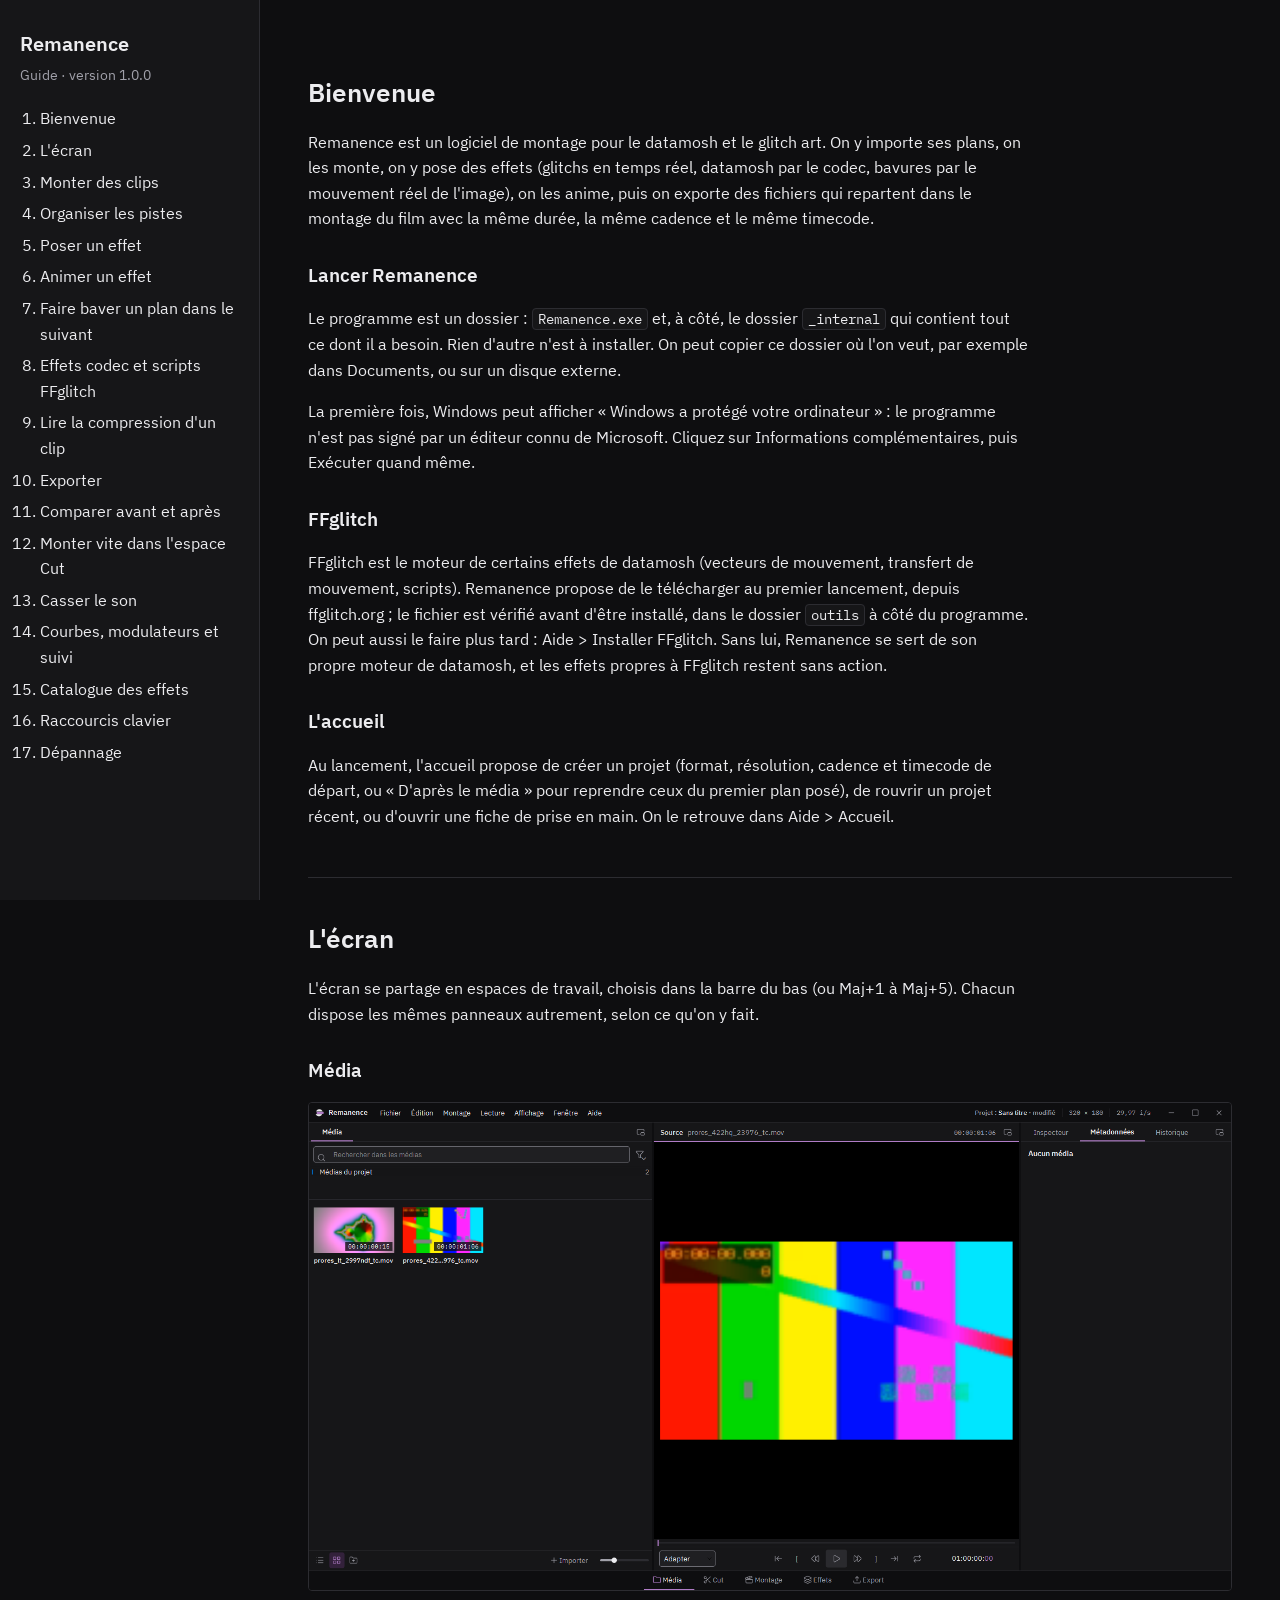
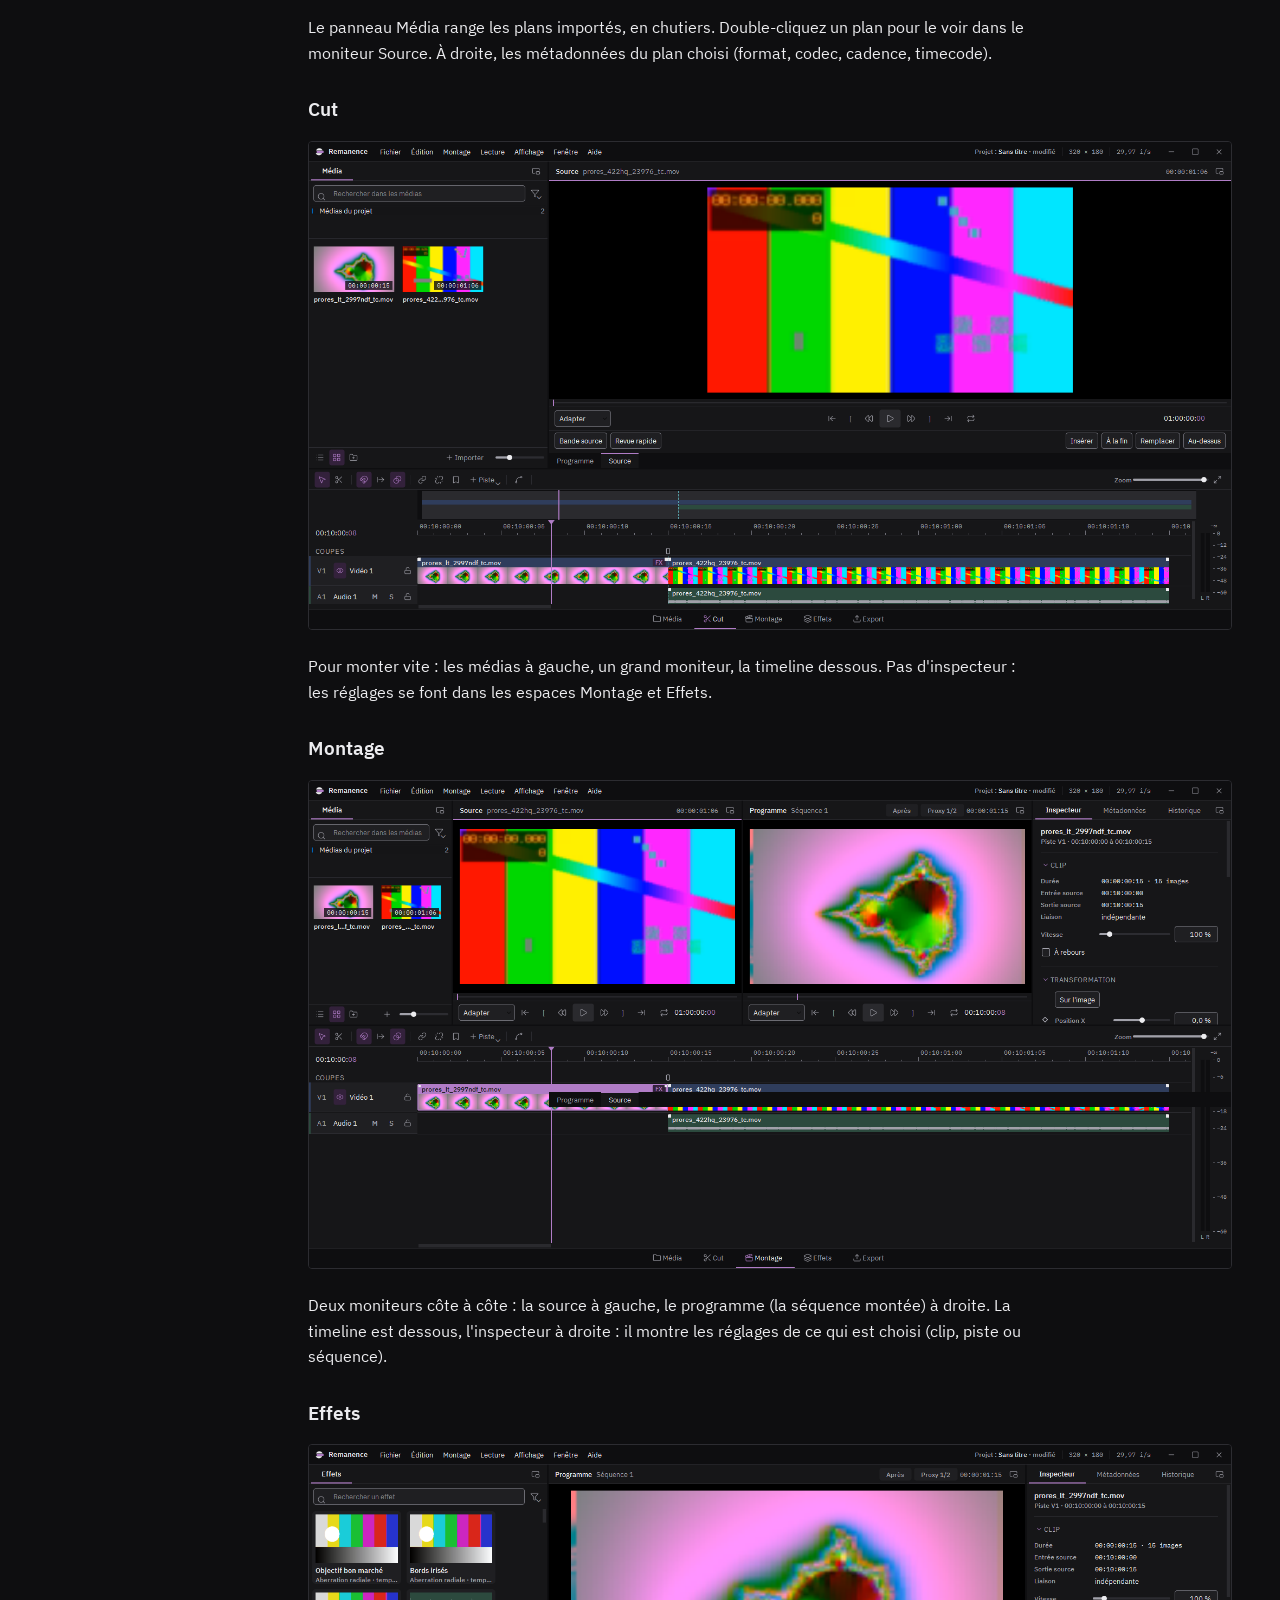
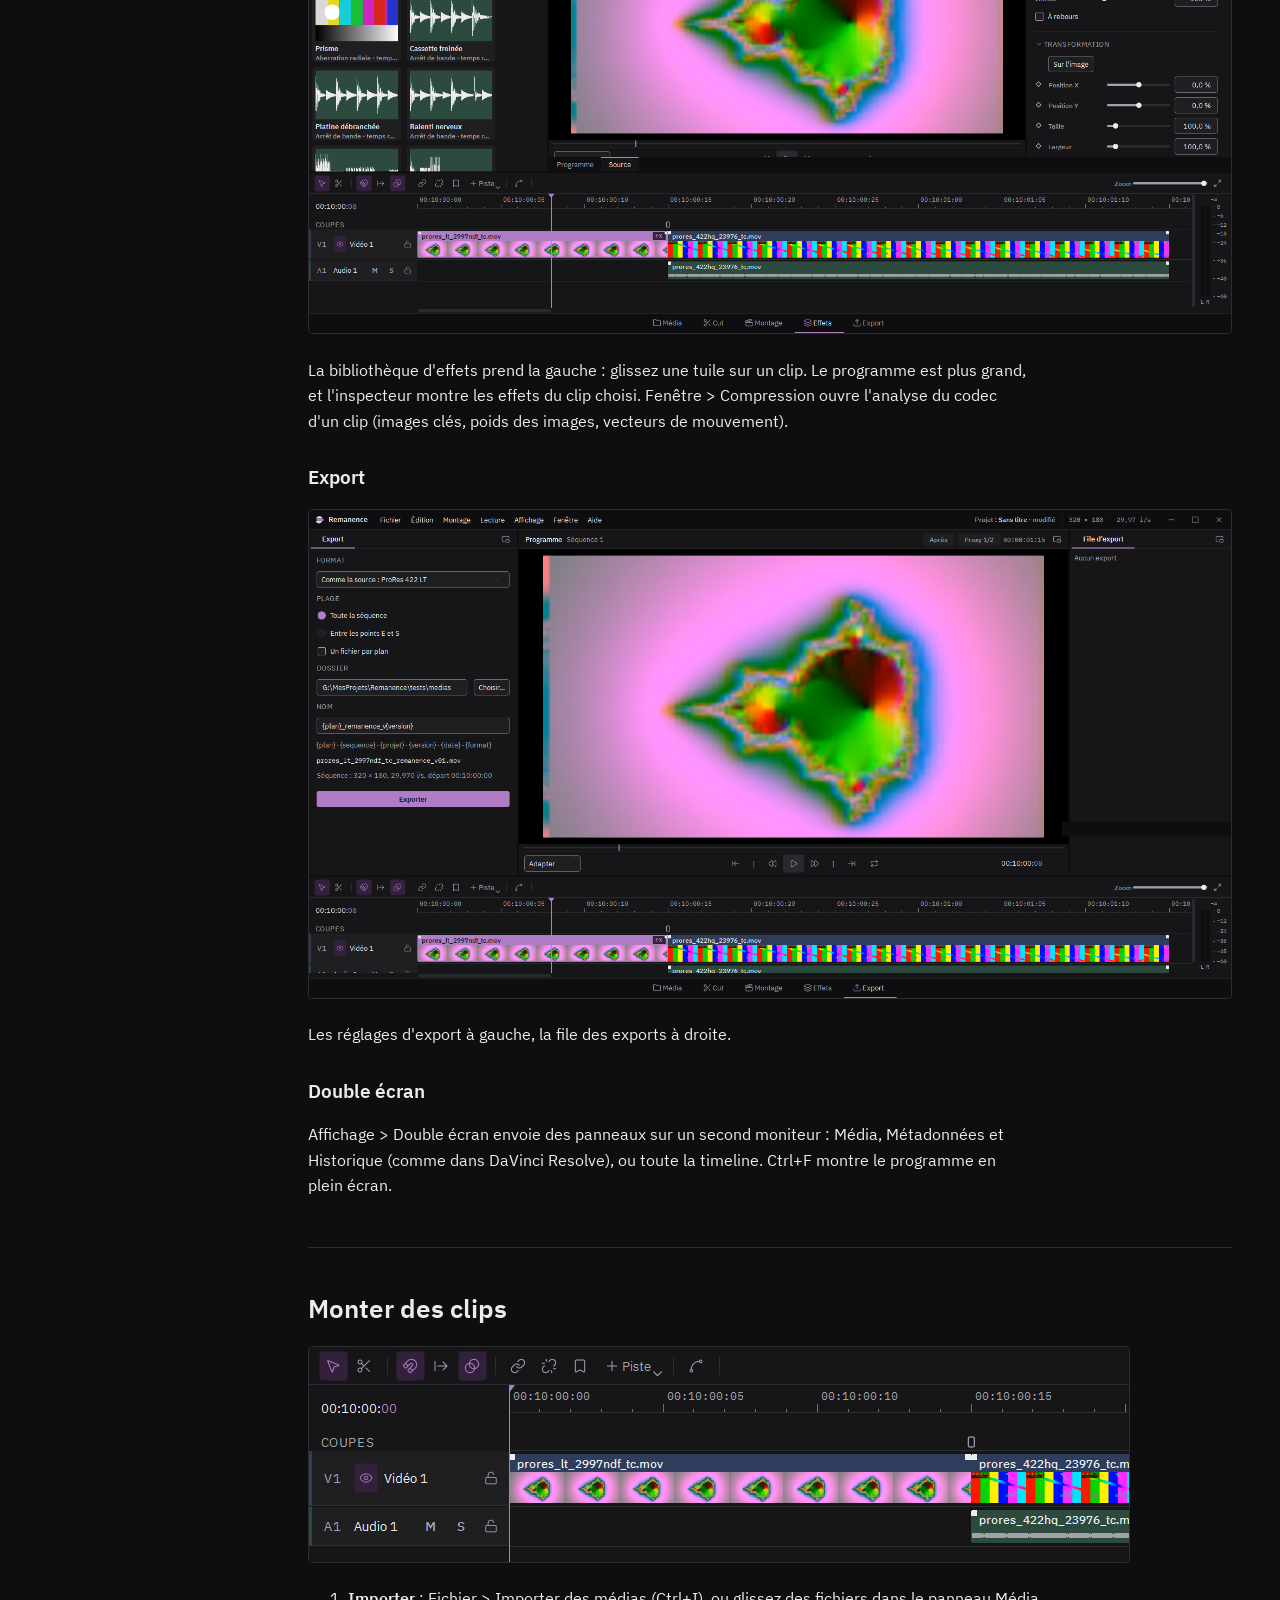
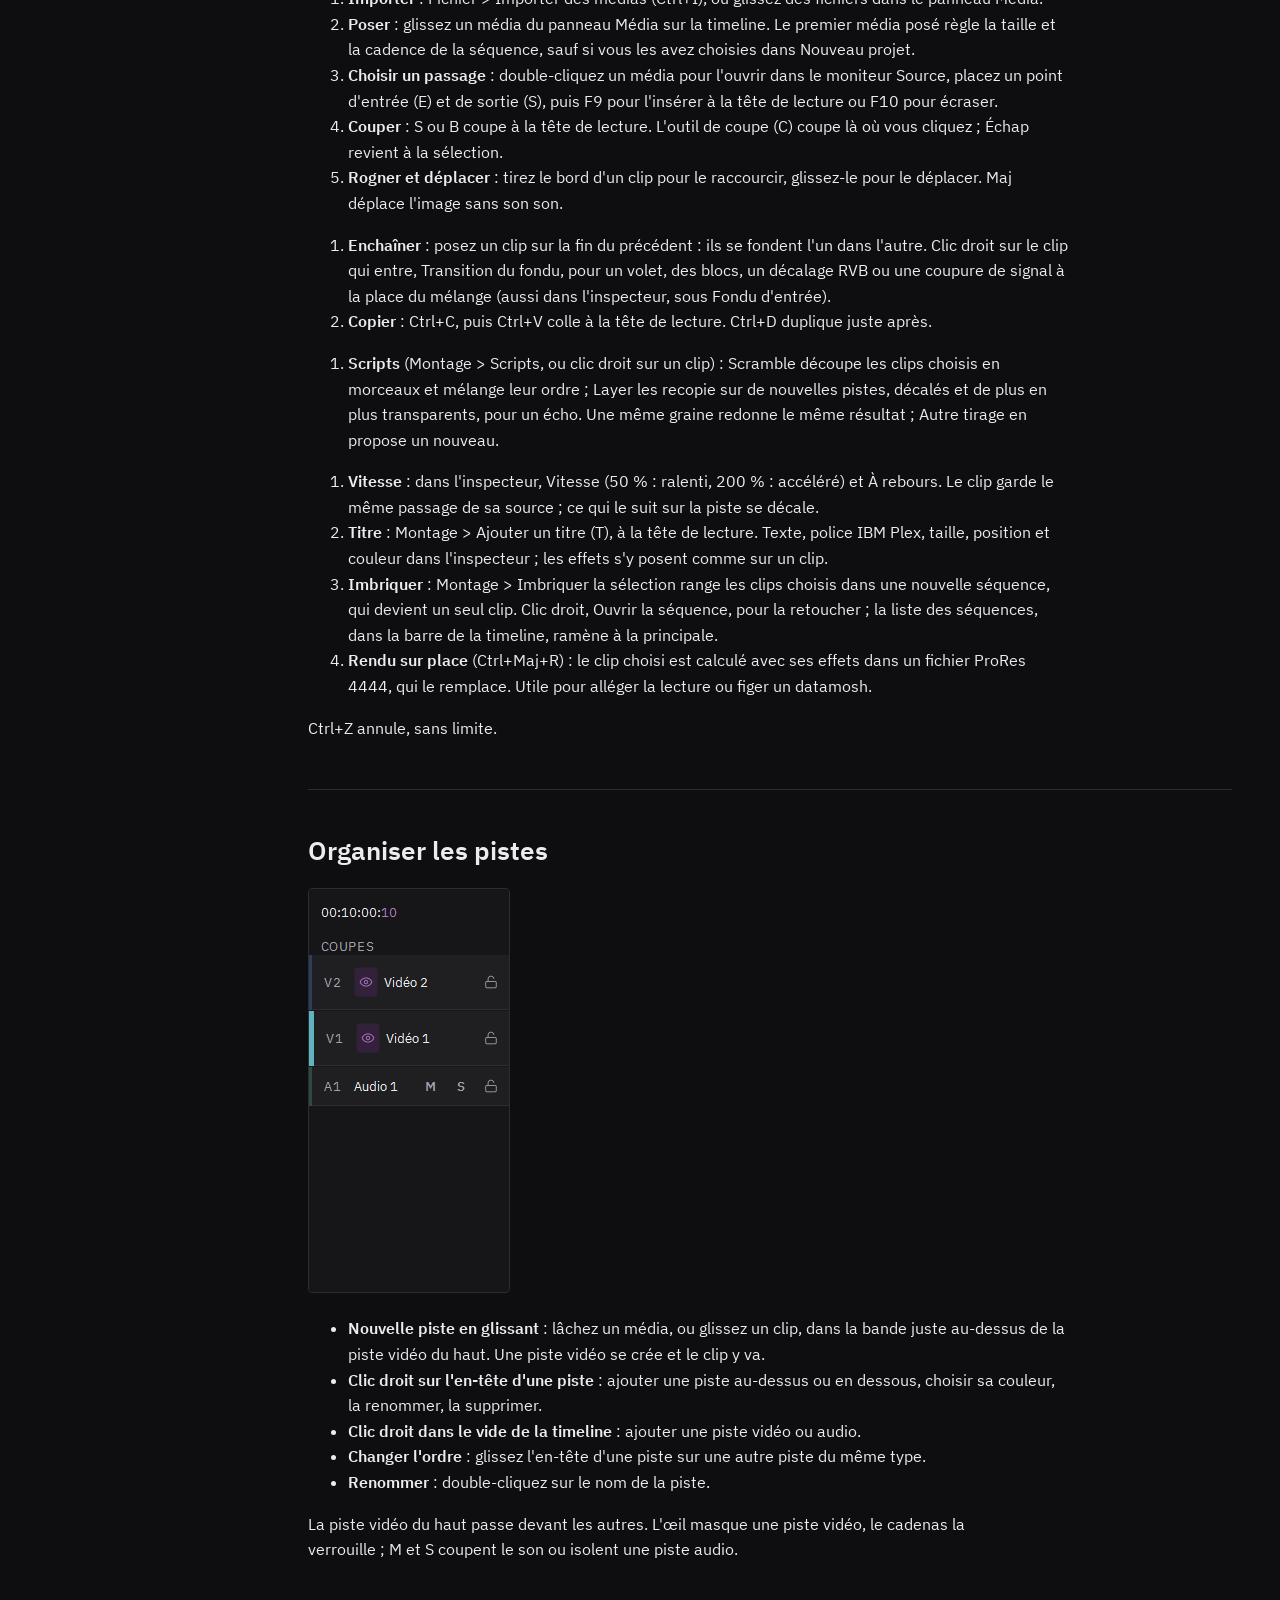
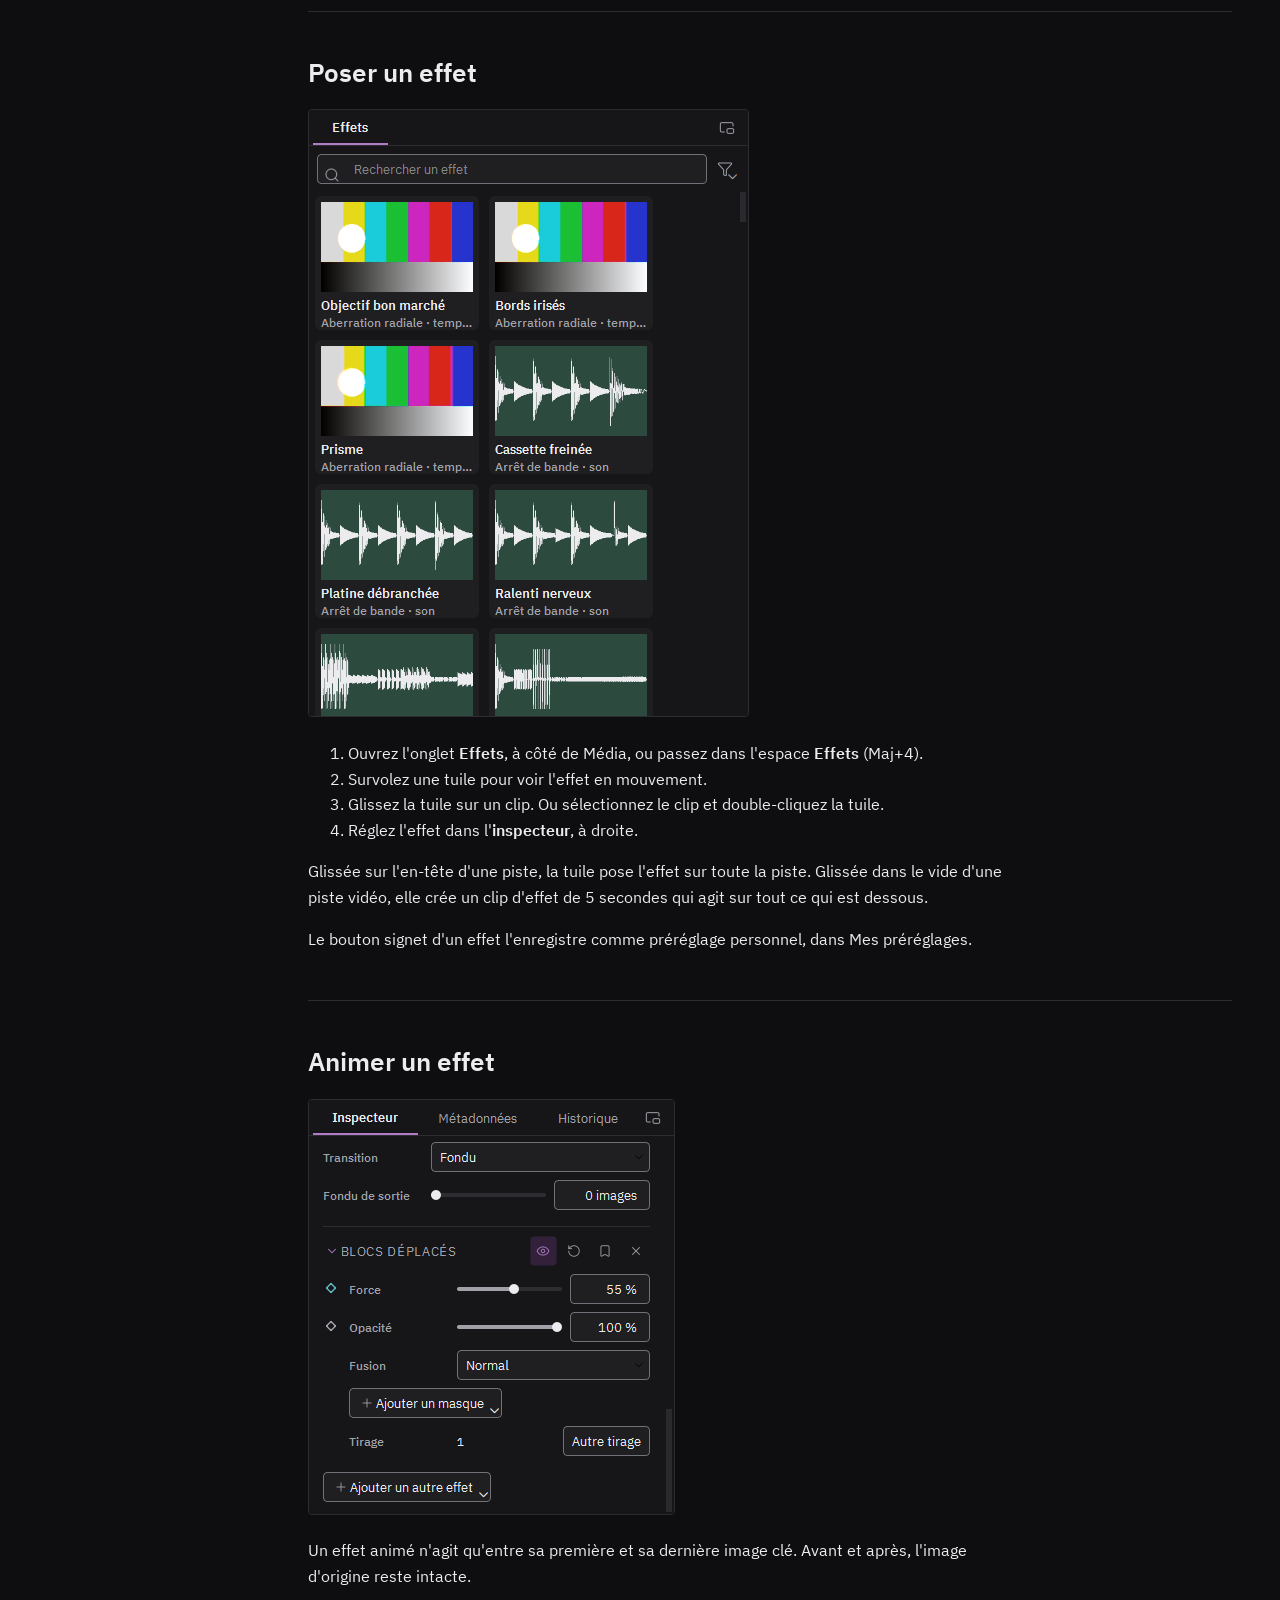
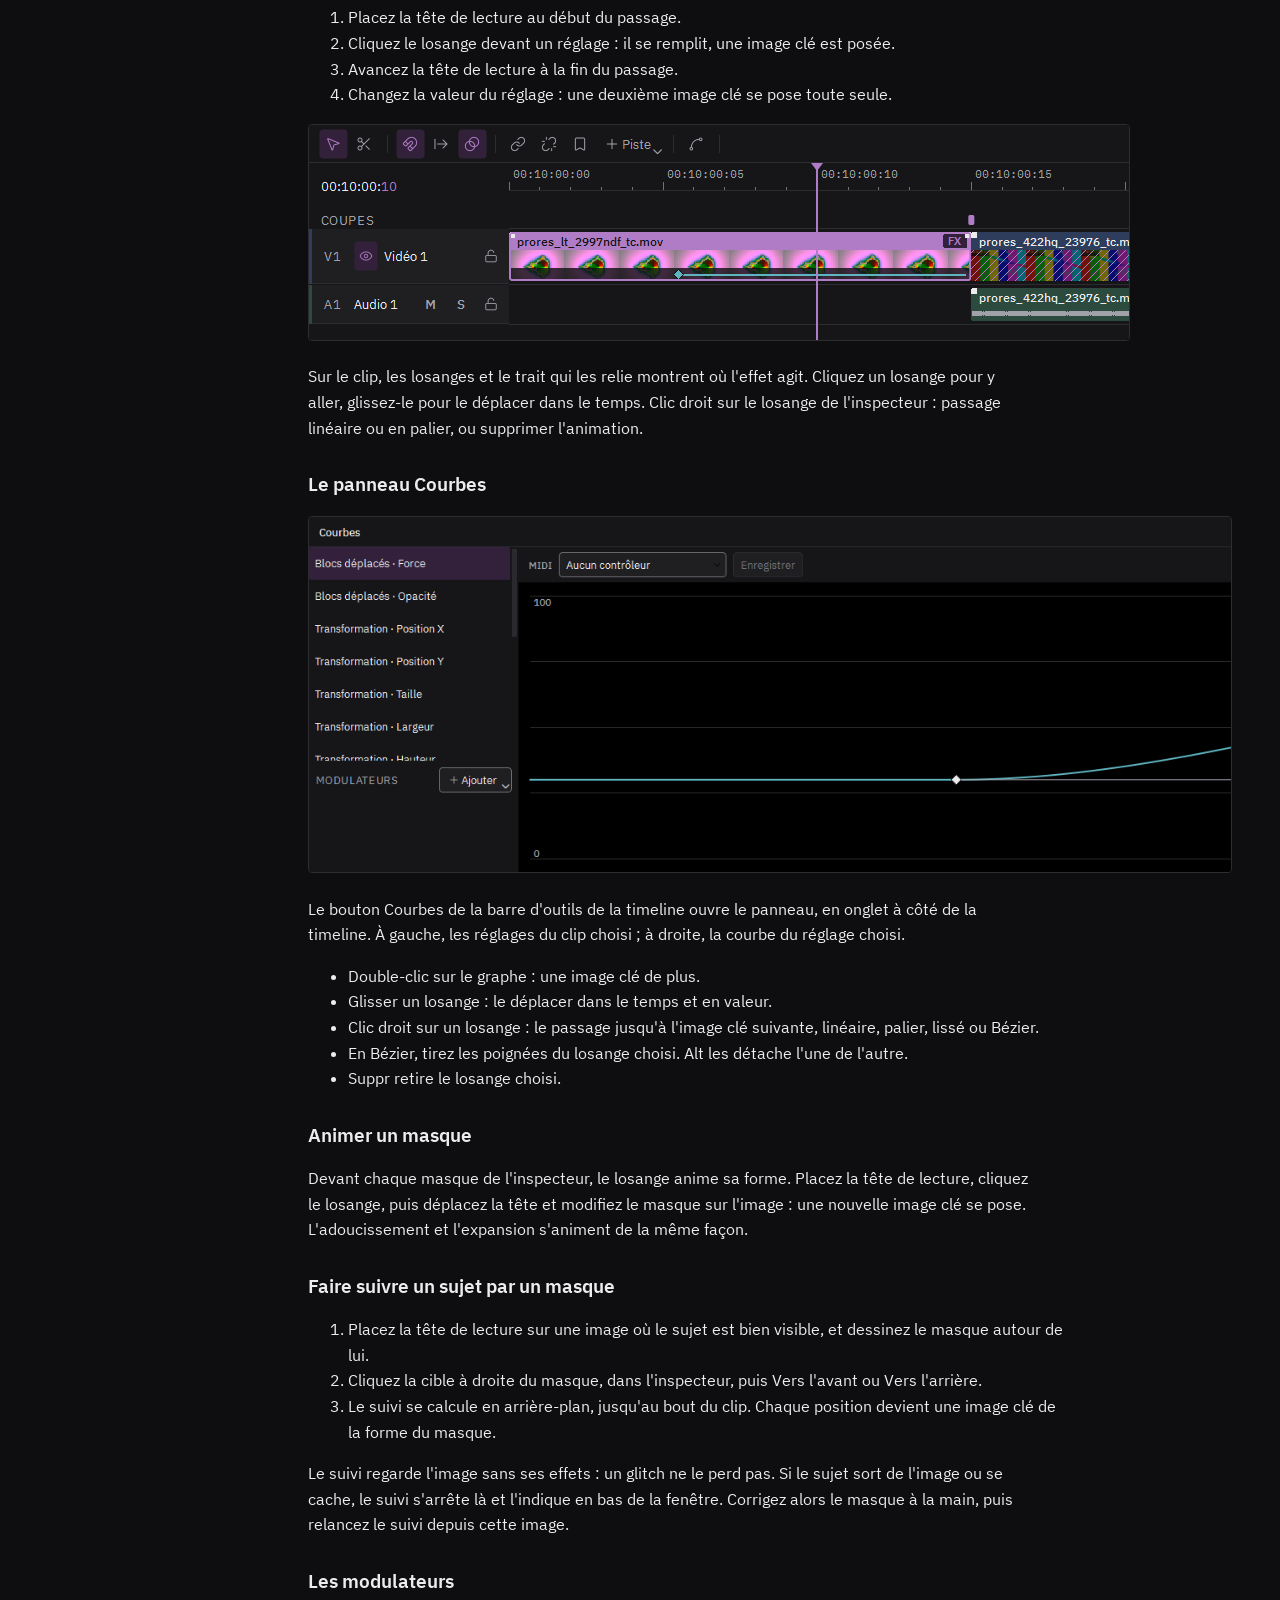
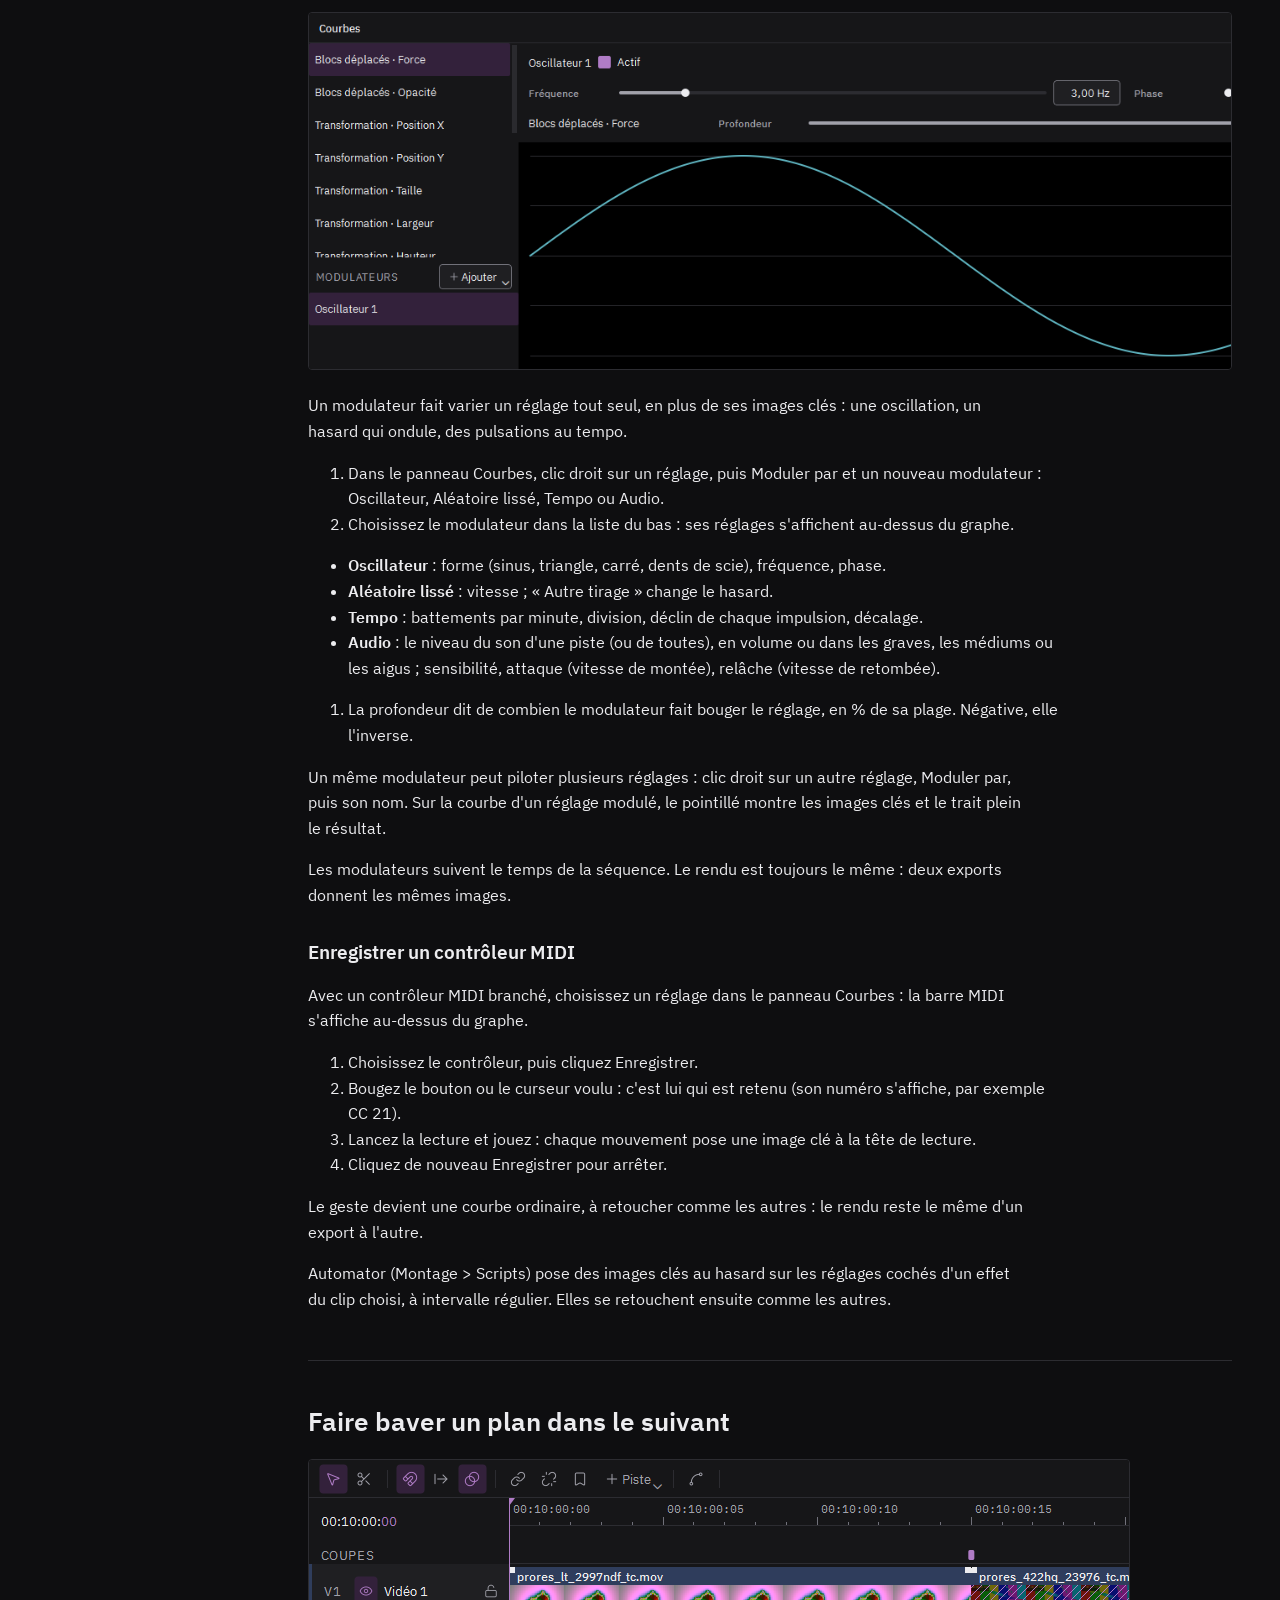
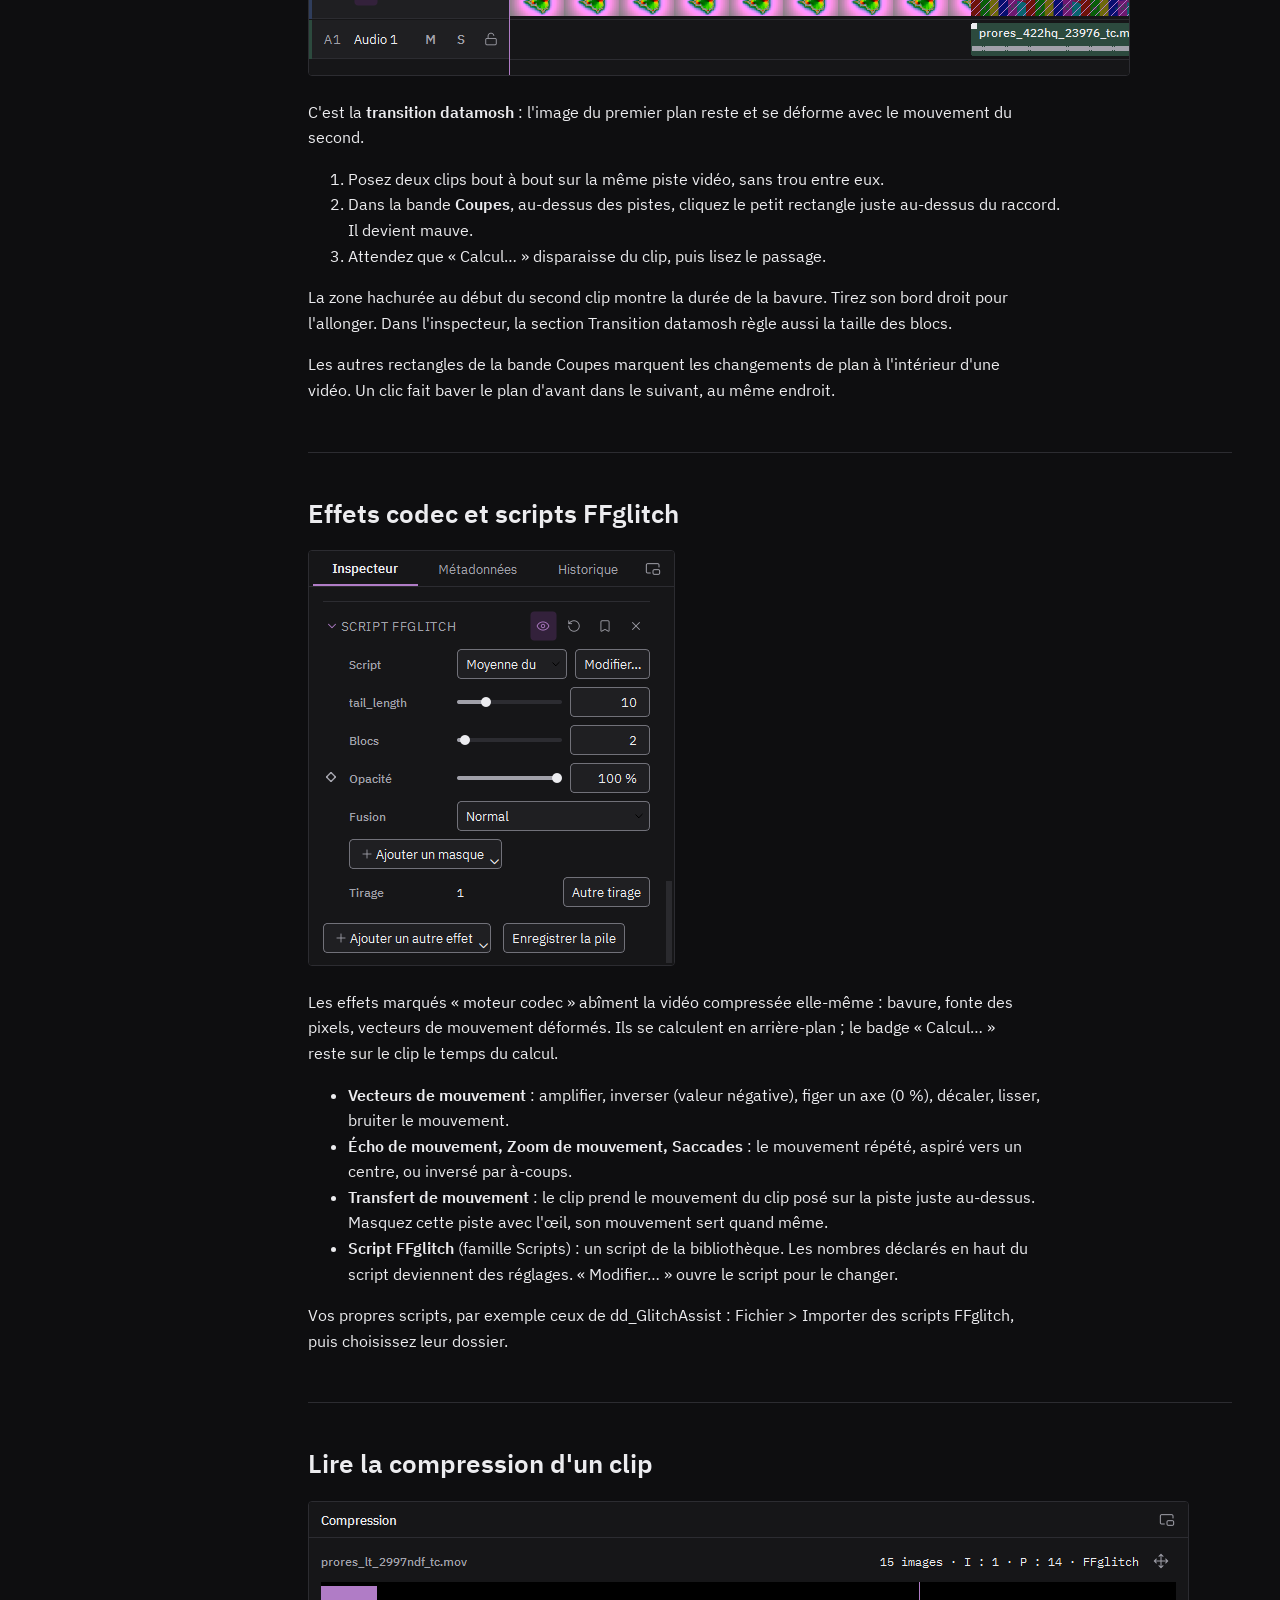
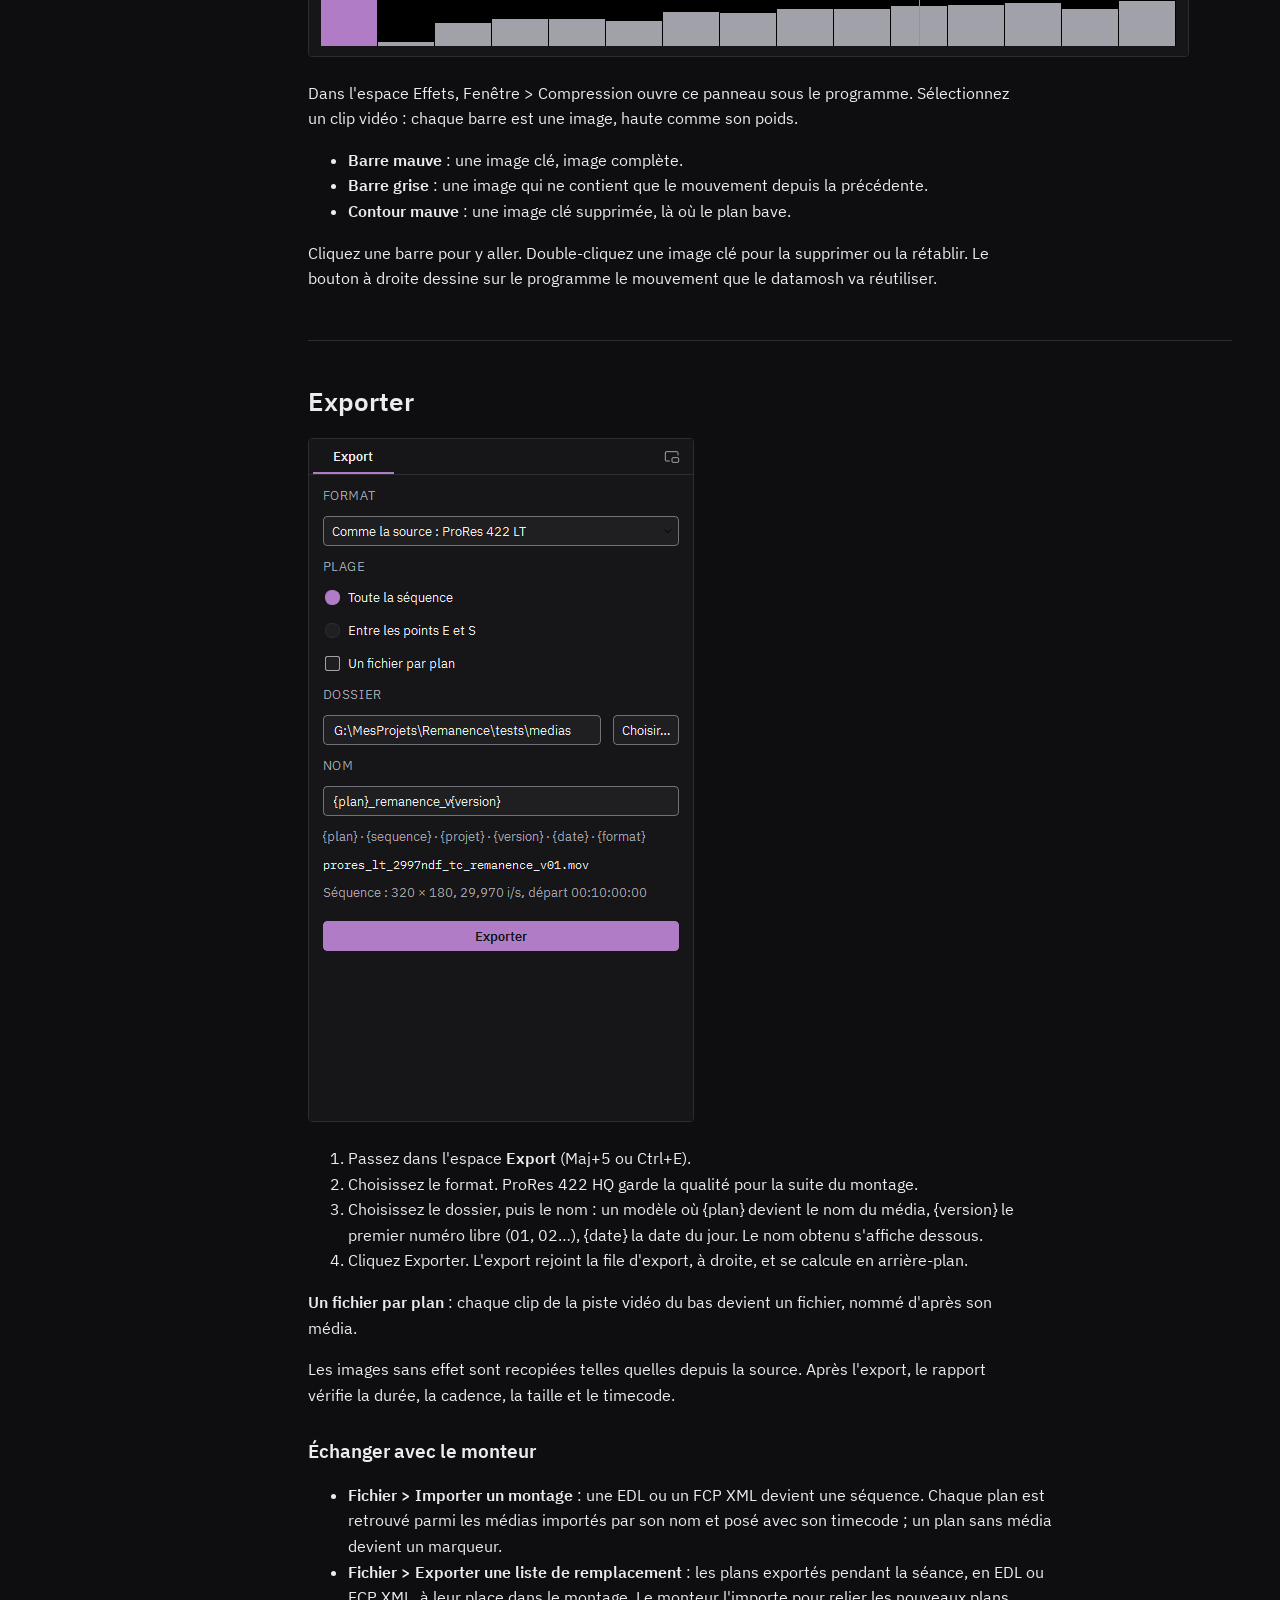
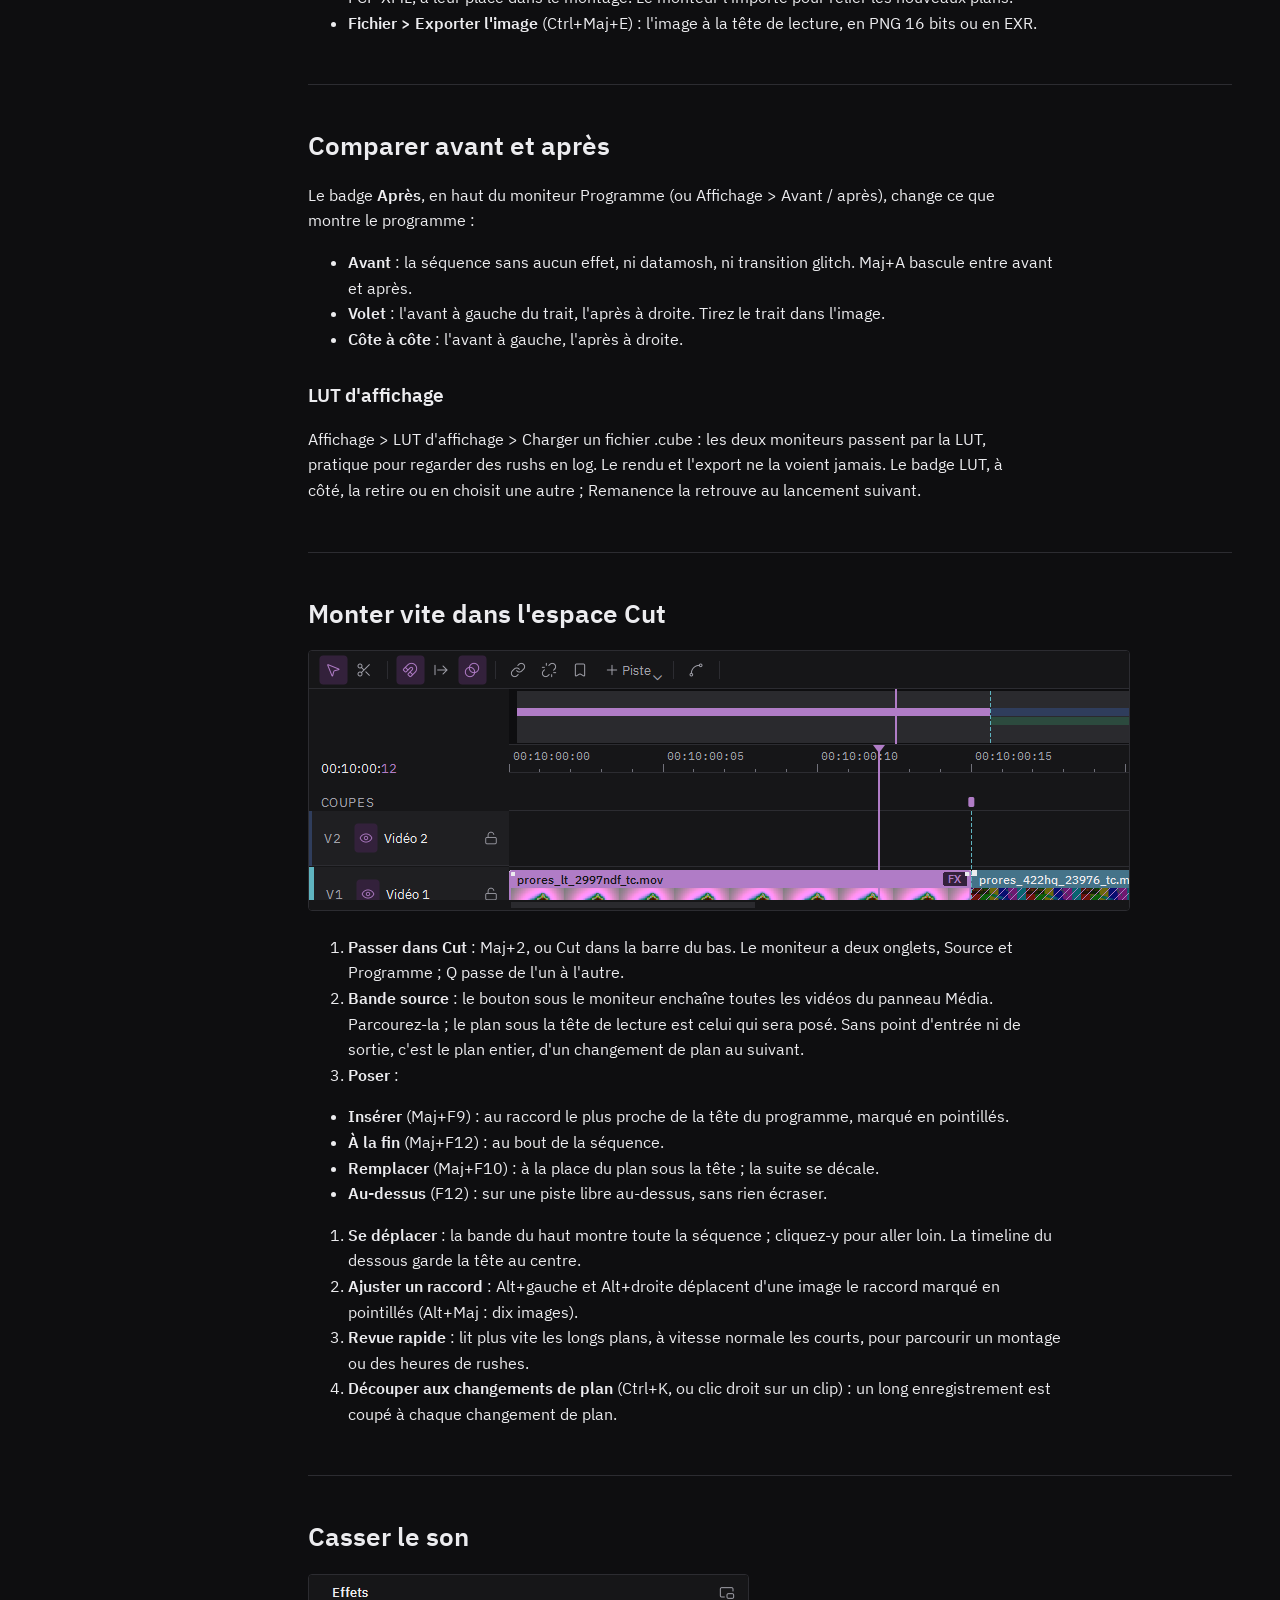
==== remanence/ressources/guide/index.html @ 6128f14a "Étape 12, lot 4 : son intact à zéro, exports identiques, lecture fluide Co-Authored-By: Claude Opus " ====
<!doctype html>
<html lang="fr">
<head>
<meta charset="utf-8">
<meta name="viewport" content="width=device-width, initial-scale=1">
<title>Guide de Remanence</title>
<style>
@font-face { font-family: "IBM Plex Sans"; src: url("../polices/IBMPlexSans-Regular.ttf"); }
@font-face { font-family: "IBM Plex Sans"; font-weight: 600;
  src: url("../polices/IBMPlexSans-SemiBold.ttf"); }
@font-face { font-family: "IBM Plex Mono"; src: url("../polices/IBMPlexMono-Regular.ttf"); }
:root { --fond: #0e0e10; --surface: #161618; --ligne: #2c2c31;
  --texte: #ececef; --discret: #a1a1aa; --accent: #b07cc6; }
* { box-sizing: border-box; }
body { margin: 0; background: var(--fond); color: var(--texte);
  font: 16px/1.6 "IBM Plex Sans", "Segoe UI", sans-serif; }
nav { position: fixed; top: 0; bottom: 0; left: 0; width: 260px; overflow-y: auto;
  padding: 28px 20px; background: var(--surface); border-right: 1px solid var(--ligne); }
nav h1 { font-size: 20px; margin: 0 0 4px; }
nav p { color: var(--discret); margin: 0 0 20px; font-size: 14px; }
nav ol { padding-left: 20px; margin: 0; }
nav li { margin: 6px 0; }
nav a { color: var(--texte); text-decoration: none; }
nav a:hover { color: var(--accent); }
main { margin-left: 260px; padding: 32px 48px 80px; max-width: 1100px; }
section { border-bottom: 1px solid var(--ligne); padding-bottom: 32px; }
h2 { font-size: 26px; font-weight: 600; margin: 40px 0 12px; }
h3 { font-size: 19px; font-weight: 600; margin: 28px 0 8px; }
p, li { max-width: 72ch; }
a { color: var(--accent); }
code, kbd { font-family: "IBM Plex Mono", Consolas, monospace; font-size: 14px;
  background: var(--surface); border: 1px solid var(--ligne); border-radius: 4px;
  padding: 1px 5px; }
figure { margin: 16px 0; }
img { max-width: 100%; border: 1px solid var(--ligne); border-radius: 4px; }
table { border-collapse: collapse; margin: 8px 0 16px; }
td { padding: 6px 16px 6px 0; border-bottom: 1px solid var(--ligne); vertical-align: top; }
.effets { display: grid; grid-template-columns: repeat(auto-fill, minmax(230px, 1fr));
  gap: 16px; }
.effet { background: var(--surface); border: 1px solid var(--ligne); border-radius: 6px;
  padding: 12px; }
.effet img { width: 100%; border: 0; }
.effet h4 { margin: 8px 0 0; font-size: 16px; }
.effet p { margin: 4px 0; font-size: 14px; }
.effet .moteur { color: var(--discret); }
@media (max-width: 800px) { nav { position: static; width: auto; }
  main { margin-left: 0; padding: 16px; } }
</style>
</head>
<body>
<nav><h1>Remanence</h1><p>Guide · version 1.0.0</p><ol>
<li><a href="#00-bienvenue">Bienvenue</a></li>
<li><a href="#01-ecran">L&#x27;écran</a></li>
<li><a href="#aide-01-monter">Monter des clips</a></li>
<li><a href="#aide-02-pistes">Organiser les pistes</a></li>
<li><a href="#aide-03-effet">Poser un effet</a></li>
<li><a href="#aide-04-images-cles">Animer un effet</a></li>
<li><a href="#aide-05-datamosh">Faire baver un plan dans le suivant</a></li>
<li><a href="#aide-06-codec">Effets codec et scripts FFglitch</a></li>
<li><a href="#aide-07-compression">Lire la compression d&#x27;un clip</a></li>
<li><a href="#aide-08-exporter">Exporter</a></li>
<li><a href="#aide-09-comparer">Comparer avant et après</a></li>
<li><a href="#aide-10-cut">Monter vite dans l&#x27;espace Cut</a></li>
<li><a href="#aide-11-son">Casser le son</a></li>
<li><a href="#20-courbes">Courbes, modulateurs et suivi</a></li>
<li><a href="#catalogue">Catalogue des effets</a></li>
<li><a href="#raccourcis">Raccourcis clavier</a></li>
<li><a href="#90-depannage">Dépannage</a></li>
</ol></nav>
<main>
<section><h2 id="00-bienvenue">Bienvenue</h2>
<p>Remanence est un logiciel de montage pour le datamosh et le glitch art. On y importe ses plans, on les monte, on y pose des effets (glitchs en temps réel, datamosh par le codec, bavures par le mouvement réel de l'image), on les anime, puis on exporte des fichiers qui repartent dans le montage du film avec la même durée, la même cadence et le même timecode.</p>
<h3>Lancer Remanence</h3>
<p>Le programme est un dossier : <code>Remanence.exe</code> et, à côté, le dossier <code>_internal</code> qui contient tout ce dont il a besoin. Rien d'autre n'est à installer. On peut copier ce dossier où l'on veut, par exemple dans Documents, ou sur un disque externe.</p>
<p>La première fois, Windows peut afficher « Windows a protégé votre ordinateur » : le programme n'est pas signé par un éditeur connu de Microsoft. Cliquez sur Informations complémentaires, puis Exécuter quand même.</p>
<h3>FFglitch</h3>
<p>FFglitch est le moteur de certains effets de datamosh (vecteurs de mouvement, transfert de mouvement, scripts). Remanence propose de le télécharger au premier lancement, depuis ffglitch.org ; le fichier est vérifié avant d'être installé, dans le dossier <code>outils</code> à côté du programme. On peut aussi le faire plus tard : Aide &gt; Installer FFglitch. Sans lui, Remanence se sert de son propre moteur de datamosh, et les effets propres à FFglitch restent sans action.</p>
<h3>L'accueil</h3>
<p>Au lancement, l'accueil propose de créer un projet (format, résolution, cadence et timecode de départ, ou « D'après le média » pour reprendre ceux du premier plan posé), de rouvrir un projet récent, ou d'ouvrir une fiche de prise en main. On le retrouve dans Aide &gt; Accueil.</p></section>
<section><h2 id="01-ecran">L&#x27;écran</h2>
<p>L'écran se partage en espaces de travail, choisis dans la barre du bas (ou Maj+1 à Maj+5). Chacun dispose les mêmes panneaux autrement, selon ce qu'on y fait.</p>
<h3>Média</h3>
<figure><img alt="Espace Média" src="images/espace-media.png"></figure>
<p>Le panneau Média range les plans importés, en chutiers. Double-cliquez un plan pour le voir dans le moniteur Source. À droite, les métadonnées du plan choisi (format, codec, cadence, timecode).</p>
<h3>Cut</h3>
<figure><img alt="Espace Cut" src="images/espace-cut.png"></figure>
<p>Pour monter vite : les médias à gauche, un grand moniteur, la timeline dessous. Pas d'inspecteur : les réglages se font dans les espaces Montage et Effets.</p>
<h3>Montage</h3>
<figure><img alt="Espace Montage" src="images/espace-montage.png"></figure>
<p>Deux moniteurs côte à côte : la source à gauche, le programme (la séquence montée) à droite. La timeline est dessous, l'inspecteur à droite : il montre les réglages de ce qui est choisi (clip, piste ou séquence).</p>
<h3>Effets</h3>
<figure><img alt="Espace Effets" src="images/espace-effets.png"></figure>
<p>La bibliothèque d'effets prend la gauche : glissez une tuile sur un clip. Le programme est plus grand, et l'inspecteur montre les effets du clip choisi. Fenêtre &gt; Compression ouvre l'analyse du codec d'un clip (images clés, poids des images, vecteurs de mouvement).</p>
<h3>Export</h3>
<figure><img alt="Espace Export" src="images/espace-export.png"></figure>
<p>Les réglages d'export à gauche, la file des exports à droite.</p>
<h3>Double écran</h3>
<p>Affichage &gt; Double écran envoie des panneaux sur un second moniteur : Média, Métadonnées et Historique (comme dans DaVinci Resolve), ou toute la timeline. Ctrl+F montre le programme en plein écran.</p></section>
<section><h2 id="aide-01-monter">Monter des clips</h2>
<figure><img alt="Timeline avec deux clips" src="../aide/montage.png"></figure>
<ol>
<li><strong>Importer</strong> : Fichier &gt; Importer des médias (Ctrl+I), ou glissez des fichiers dans le panneau Média.</li>
<li><strong>Poser</strong> : glissez un média du panneau Média sur la timeline. Le premier média posé règle la taille et la cadence de la séquence, sauf si vous les avez choisies dans Nouveau projet.</li>
<li><strong>Choisir un passage</strong> : double-cliquez un média pour l'ouvrir dans le moniteur Source, placez un point d'entrée (E) et de sortie (S), puis F9 pour l'insérer à la tête de lecture ou F10 pour écraser.</li>
<li><strong>Couper</strong> : S ou B coupe à la tête de lecture. L'outil de coupe (C) coupe là où vous cliquez ; Échap revient à la sélection.</li>
<li><strong>Rogner et déplacer</strong> : tirez le bord d'un clip pour le raccourcir, glissez-le pour le déplacer. Maj déplace l'image sans son son.</li>
</ol>
<ol>
<li><strong>Enchaîner</strong> : posez un clip sur la fin du précédent : ils se fondent l'un dans l'autre. Clic droit sur le clip qui entre, Transition du fondu, pour un volet, des blocs, un décalage RVB ou une coupure de signal à la place du mélange (aussi dans l'inspecteur, sous Fondu d'entrée).</li>
<li><strong>Copier</strong> : Ctrl+C, puis Ctrl+V colle à la tête de lecture. Ctrl+D duplique juste après.</li>
</ol>
<ol>
<li><strong>Scripts</strong> (Montage &gt; Scripts, ou clic droit sur un clip) : Scramble découpe les clips choisis en morceaux et mélange leur ordre ; Layer les recopie sur de nouvelles pistes, décalés et de plus en plus transparents, pour un écho. Une même graine redonne le même résultat ; Autre tirage en propose un nouveau.</li>
</ol>
<ol>
<li><strong>Vitesse</strong> : dans l'inspecteur, Vitesse (50 % : ralenti, 200 % : accéléré) et À rebours. Le clip garde le même passage de sa source ; ce qui le suit sur la piste se décale.</li>
<li><strong>Titre</strong> : Montage &gt; Ajouter un titre (T), à la tête de lecture. Texte, police IBM Plex, taille, position et couleur dans l'inspecteur ; les effets s'y posent comme sur un clip.</li>
<li><strong>Imbriquer</strong> : Montage &gt; Imbriquer la sélection range les clips choisis dans une nouvelle séquence, qui devient un seul clip. Clic droit, Ouvrir la séquence, pour la retoucher ; la liste des séquences, dans la barre de la timeline, ramène à la principale.</li>
<li><strong>Rendu sur place</strong> (Ctrl+Maj+R) : le clip choisi est calculé avec ses effets dans un fichier ProRes 4444, qui le remplace. Utile pour alléger la lecture ou figer un datamosh.</li>
</ol>
<p>Ctrl+Z annule, sans limite.</p></section>
<section><h2 id="aide-02-pistes">Organiser les pistes</h2>
<figure><img alt="En-têtes de pistes" src="../aide/pistes.png"></figure>
<ul>
<li><strong>Nouvelle piste en glissant</strong> : lâchez un média, ou glissez un clip, dans la bande juste au-dessus de la piste vidéo du haut. Une piste vidéo se crée et le clip y va.</li>
<li><strong>Clic droit sur l'en-tête d'une piste</strong> : ajouter une piste au-dessus ou en dessous, choisir sa couleur, la renommer, la supprimer.</li>
<li><strong>Clic droit dans le vide de la timeline</strong> : ajouter une piste vidéo ou audio.</li>
<li><strong>Changer l'ordre</strong> : glissez l'en-tête d'une piste sur une autre piste du même type.</li>
<li><strong>Renommer</strong> : double-cliquez sur le nom de la piste.</li>
</ul>
<p>La piste vidéo du haut passe devant les autres. L'œil masque une piste vidéo, le cadenas la verrouille ; M et S coupent le son ou isolent une piste audio.</p></section>
<section><h2 id="aide-03-effet">Poser un effet</h2>
<figure><img alt="Bibliothèque d'effets" src="../aide/bibliotheque.png"></figure>
<ol>
<li>Ouvrez l'onglet <strong>Effets</strong>, à côté de Média, ou passez dans l'espace <strong>Effets</strong> (Maj+4).</li>
<li>Survolez une tuile pour voir l'effet en mouvement.</li>
<li>Glissez la tuile sur un clip. Ou sélectionnez le clip et double-cliquez la tuile.</li>
<li>Réglez l'effet dans l'<strong>inspecteur</strong>, à droite.</li>
</ol>
<p>Glissée sur l'en-tête d'une piste, la tuile pose l'effet sur toute la piste. Glissée dans le vide d'une piste vidéo, elle crée un clip d'effet de 5 secondes qui agit sur tout ce qui est dessous.</p>
<p>Le bouton signet d'un effet l'enregistre comme préréglage personnel, dans Mes préréglages.</p></section>
<section><h2 id="aide-04-images-cles">Animer un effet</h2>
<figure><img alt="Effet dans l'inspecteur" src="../aide/inspecteur.png"></figure>
<p>Un effet animé n'agit qu'entre sa première et sa dernière image clé. Avant et après, l'image d'origine reste intacte.</p>
<ol>
<li>Placez la tête de lecture au début du passage.</li>
<li>Cliquez le losange devant un réglage : il se remplit, une image clé est posée.</li>
<li>Avancez la tête de lecture à la fin du passage.</li>
<li>Changez la valeur du réglage : une deuxième image clé se pose toute seule.</li>
</ol>
<figure><img alt="Losanges d'images clés sur un clip" src="../aide/images_cles.png"></figure>
<p>Sur le clip, les losanges et le trait qui les relie montrent où l'effet agit. Cliquez un losange pour y aller, glissez-le pour le déplacer dans le temps. Clic droit sur le losange de l'inspecteur : passage linéaire ou en palier, ou supprimer l'animation.</p>
<h3>Le panneau Courbes</h3>
<figure><img alt="Panneau Courbes" src="../aide/courbes.png"></figure>
<p>Le bouton Courbes de la barre d'outils de la timeline ouvre le panneau, en onglet à côté de la timeline. À gauche, les réglages du clip choisi ; à droite, la courbe du réglage choisi.</p>
<ul>
<li>Double-clic sur le graphe : une image clé de plus.</li>
<li>Glisser un losange : le déplacer dans le temps et en valeur.</li>
<li>Clic droit sur un losange : le passage jusqu'à l'image clé suivante, linéaire, palier, lissé ou Bézier.</li>
<li>En Bézier, tirez les poignées du losange choisi. Alt les détache l'une de l'autre.</li>
<li>Suppr retire le losange choisi.</li>
</ul>
<h3>Animer un masque</h3>
<p>Devant chaque masque de l'inspecteur, le losange anime sa forme. Placez la tête de lecture, cliquez le losange, puis déplacez la tête et modifiez le masque sur l'image : une nouvelle image clé se pose. L'adoucissement et l'expansion s'animent de la même façon.</p>
<h3>Faire suivre un sujet par un masque</h3>
<ol>
<li>Placez la tête de lecture sur une image où le sujet est bien visible, et dessinez le masque autour de lui.</li>
<li>Cliquez la cible à droite du masque, dans l'inspecteur, puis Vers l'avant ou Vers l'arrière.</li>
<li>Le suivi se calcule en arrière-plan, jusqu'au bout du clip. Chaque position devient une image clé de la forme du masque.</li>
</ol>
<p>Le suivi regarde l'image sans ses effets : un glitch ne le perd pas. Si le sujet sort de l'image ou se cache, le suivi s'arrête là et l'indique en bas de la fenêtre. Corrigez alors le masque à la main, puis relancez le suivi depuis cette image.</p>
<h3>Les modulateurs</h3>
<figure><img alt="Un oscillateur dans le panneau Courbes" src="../aide/modulateurs.png"></figure>
<p>Un modulateur fait varier un réglage tout seul, en plus de ses images clés : une oscillation, un hasard qui ondule, des pulsations au tempo.</p>
<ol>
<li>Dans le panneau Courbes, clic droit sur un réglage, puis Moduler par et un nouveau modulateur : Oscillateur, Aléatoire lissé, Tempo ou Audio.</li>
<li>Choisissez le modulateur dans la liste du bas : ses réglages s'affichent au-dessus du graphe.</li>
</ol>
<ul>
<li><strong>Oscillateur</strong> : forme (sinus, triangle, carré, dents de scie), fréquence, phase.</li>
<li><strong>Aléatoire lissé</strong> : vitesse ; « Autre tirage » change le hasard.</li>
<li><strong>Tempo</strong> : battements par minute, division, déclin de chaque impulsion, décalage.</li>
<li><strong>Audio</strong> : le niveau du son d'une piste (ou de toutes), en volume ou dans les graves, les médiums ou les aigus ; sensibilité, attaque (vitesse de montée), relâche (vitesse de retombée).</li>
</ul>
<ol>
<li>La profondeur dit de combien le modulateur fait bouger le réglage, en % de sa plage. Négative, elle l'inverse.</li>
</ol>
<p>Un même modulateur peut piloter plusieurs réglages : clic droit sur un autre réglage, Moduler par, puis son nom. Sur la courbe d'un réglage modulé, le pointillé montre les images clés et le trait plein le résultat.</p>
<p>Les modulateurs suivent le temps de la séquence. Le rendu est toujours le même : deux exports donnent les mêmes images.</p>
<h3>Enregistrer un contrôleur MIDI</h3>
<p>Avec un contrôleur MIDI branché, choisissez un réglage dans le panneau Courbes : la barre MIDI s'affiche au-dessus du graphe.</p>
<ol>
<li>Choisissez le contrôleur, puis cliquez Enregistrer.</li>
<li>Bougez le bouton ou le curseur voulu : c'est lui qui est retenu (son numéro s'affiche, par exemple CC 21).</li>
<li>Lancez la lecture et jouez : chaque mouvement pose une image clé à la tête de lecture.</li>
<li>Cliquez de nouveau Enregistrer pour arrêter.</li>
</ol>
<p>Le geste devient une courbe ordinaire, à retoucher comme les autres : le rendu reste le même d'un export à l'autre.</p>
<p>Automator (Montage &gt; Scripts) pose des images clés au hasard sur les réglages cochés d'un effet du clip choisi, à intervalle régulier. Elles se retouchent ensuite comme les autres.</p></section>
<section><h2 id="aide-05-datamosh">Faire baver un plan dans le suivant</h2>
<figure><img alt="Transition datamosh au raccord" src="../aide/transition.png"></figure>
<p>C'est la <strong>transition datamosh</strong> : l'image du premier plan reste et se déforme avec le mouvement du second.</p>
<ol>
<li>Posez deux clips bout à bout sur la même piste vidéo, sans trou entre eux.</li>
<li>Dans la bande <strong>Coupes</strong>, au-dessus des pistes, cliquez le petit rectangle juste au-dessus du raccord. Il devient mauve.</li>
<li>Attendez que « Calcul… » disparaisse du clip, puis lisez le passage.</li>
</ol>
<p>La zone hachurée au début du second clip montre la durée de la bavure. Tirez son bord droit pour l'allonger. Dans l'inspecteur, la section Transition datamosh règle aussi la taille des blocs.</p>
<p>Les autres rectangles de la bande Coupes marquent les changements de plan à l'intérieur d'une vidéo. Un clic fait baver le plan d'avant dans le suivant, au même endroit.</p></section>
<section><h2 id="aide-06-codec">Effets codec et scripts FFglitch</h2>
<figure><img alt="Script FFglitch dans l'inspecteur" src="../aide/codec.png"></figure>
<p>Les effets marqués « moteur codec » abîment la vidéo compressée elle-même : bavure, fonte des pixels, vecteurs de mouvement déformés. Ils se calculent en arrière-plan ; le badge « Calcul… » reste sur le clip le temps du calcul.</p>
<ul>
<li><strong>Vecteurs de mouvement</strong> : amplifier, inverser (valeur négative), figer un axe (0 %), décaler, lisser, bruiter le mouvement.</li>
<li><strong>Écho de mouvement, Zoom de mouvement, Saccades</strong> : le mouvement répété, aspiré vers un centre, ou inversé par à-coups.</li>
<li><strong>Transfert de mouvement</strong> : le clip prend le mouvement du clip posé sur la piste juste au-dessus. Masquez cette piste avec l'œil, son mouvement sert quand même.</li>
<li><strong>Script FFglitch</strong> (famille Scripts) : un script de la bibliothèque. Les nombres déclarés en haut du script deviennent des réglages. « Modifier… » ouvre le script pour le changer.</li>
</ul>
<p>Vos propres scripts, par exemple ceux de dd_GlitchAssist : Fichier &gt; Importer des scripts FFglitch, puis choisissez leur dossier.</p></section>
<section><h2 id="aide-07-compression">Lire la compression d&#x27;un clip</h2>
<figure><img alt="Panneau Compression" src="../aide/compression.png"></figure>
<p>Dans l'espace Effets, Fenêtre &gt; Compression ouvre ce panneau sous le programme. Sélectionnez un clip vidéo : chaque barre est une image, haute comme son poids.</p>
<ul>
<li><strong>Barre mauve</strong> : une image clé, image complète.</li>
<li><strong>Barre grise</strong> : une image qui ne contient que le mouvement depuis la précédente.</li>
<li><strong>Contour mauve</strong> : une image clé supprimée, là où le plan bave.</li>
</ul>
<p>Cliquez une barre pour y aller. Double-cliquez une image clé pour la supprimer ou la rétablir. Le bouton à droite dessine sur le programme le mouvement que le datamosh va réutiliser.</p></section>
<section><h2 id="aide-08-exporter">Exporter</h2>
<figure><img alt="Formulaire d'export" src="../aide/export.png"></figure>
<ol>
<li>Passez dans l'espace <strong>Export</strong> (Maj+5 ou Ctrl+E).</li>
<li>Choisissez le format. ProRes 422 HQ garde la qualité pour la suite du montage.</li>
<li>Choisissez le dossier, puis le nom : un modèle où {plan} devient le nom du média, {version} le premier numéro libre (01, 02…), {date} la date du jour. Le nom obtenu s'affiche dessous.</li>
<li>Cliquez Exporter. L'export rejoint la file d'export, à droite, et se calcule en arrière-plan.</li>
</ol>
<p><strong>Un fichier par plan</strong> : chaque clip de la piste vidéo du bas devient un fichier, nommé d'après son média.</p>
<p>Les images sans effet sont recopiées telles quelles depuis la source. Après l'export, le rapport vérifie la durée, la cadence, la taille et le timecode.</p>
<h3>Échanger avec le monteur</h3>
<ul>
<li><strong>Fichier &gt; Importer un montage</strong> : une EDL ou un FCP XML devient une séquence. Chaque plan est retrouvé parmi les médias importés par son nom et posé avec son timecode ; un plan sans média devient un marqueur.</li>
<li><strong>Fichier &gt; Exporter une liste de remplacement</strong> : les plans exportés pendant la séance, en EDL ou FCP XML, à leur place dans le montage. Le monteur l'importe pour relier les nouveaux plans.</li>
<li><strong>Fichier &gt; Exporter l'image</strong> (Ctrl+Maj+E) : l'image à la tête de lecture, en PNG 16 bits ou en EXR.</li>
</ul></section>
<section><h2 id="aide-09-comparer">Comparer avant et après</h2>
<p>Le badge <strong>Après</strong>, en haut du moniteur Programme (ou Affichage &gt; Avant / après), change ce que montre le programme :</p>
<ul>
<li><strong>Avant</strong> : la séquence sans aucun effet, ni datamosh, ni transition glitch. Maj+A bascule entre avant et après.</li>
<li><strong>Volet</strong> : l'avant à gauche du trait, l'après à droite. Tirez le trait dans l'image.</li>
<li><strong>Côte à côte</strong> : l'avant à gauche, l'après à droite.</li>
</ul>
<h3>LUT d'affichage</h3>
<p>Affichage &gt; LUT d'affichage &gt; Charger un fichier .cube : les deux moniteurs passent par la LUT, pratique pour regarder des rushs en log. Le rendu et l'export ne la voient jamais. Le badge LUT, à côté, la retire ou en choisit une autre ; Remanence la retrouve au lancement suivant.</p></section>
<section><h2 id="aide-10-cut">Monter vite dans l&#x27;espace Cut</h2>
<figure><img alt="Les deux timelines de l'espace Cut" src="../aide/cut.png"></figure>
<ol>
<li><strong>Passer dans Cut</strong> : Maj+2, ou Cut dans la barre du bas. Le moniteur a deux onglets, Source et Programme ; Q passe de l'un à l'autre.</li>
<li><strong>Bande source</strong> : le bouton sous le moniteur enchaîne toutes les vidéos du panneau Média. Parcourez-la ; le plan sous la tête de lecture est celui qui sera posé. Sans point d'entrée ni de sortie, c'est le plan entier, d'un changement de plan au suivant.</li>
<li><strong>Poser</strong> :</li>
</ol>
<ul>
<li><strong>Insérer</strong> (Maj+F9) : au raccord le plus proche de la tête du programme, marqué en pointillés.</li>
<li><strong>À la fin</strong> (Maj+F12) : au bout de la séquence.</li>
<li><strong>Remplacer</strong> (Maj+F10) : à la place du plan sous la tête ; la suite se décale.</li>
<li><strong>Au-dessus</strong> (F12) : sur une piste libre au-dessus, sans rien écraser.</li>
</ul>
<ol>
<li><strong>Se déplacer</strong> : la bande du haut montre toute la séquence ; cliquez-y pour aller loin. La timeline du dessous garde la tête au centre.</li>
<li><strong>Ajuster un raccord</strong> : Alt+gauche et Alt+droite déplacent d'une image le raccord marqué en pointillés (Alt+Maj : dix images).</li>
<li><strong>Revue rapide</strong> : lit plus vite les longs plans, à vitesse normale les courts, pour parcourir un montage ou des heures de rushes.</li>
<li><strong>Découper aux changements de plan</strong> (Ctrl+K, ou clic droit sur un clip) : un long enregistrement est coupé à chaque changement de plan.</li>
</ol></section>
<section><h2 id="aide-11-son">Casser le son</h2>
<figure><img alt="Les effets audio dans la bibliothèque" src="../aide/son.png"></figure>
<ol>
<li><strong>Poser un effet audio</strong> : clic droit sur un clip audio (ou sur l'en-tête d'une piste audio), Ajouter un effet, Son. Dans la bibliothèque d'effets, le filtre Son montre les préréglages ; double-cliquez une tuile avec un clip vidéo choisi : l'effet va à son son.</li>
<li><strong>Régler</strong> : dans l'inspecteur, les réglages de l'effet et son Mélange (0 % : le son d'origine). Les losanges posent des images clés, comme pour l'image ; un modulateur peut piloter un réglage.</li>
<li><strong>Les six effets</strong> :</li>
</ol>
<ul>
<li><strong>Bégaiement</strong> : un fragment rejoué, comme un disque rayé.</li>
<li><strong>Bitcrusher</strong> : moins de bits et moins d'échantillons, son granuleux.</li>
<li><strong>Arrêt de bande</strong> : le son ralentit et descend jusqu'à s'arrêter.</li>
<li><strong>Inversion par fragments</strong> : des morceaux joués à l'envers.</li>
<li><strong>Gel</strong> : un grain de son tenu.</li>
<li><strong>Databending audio</strong> : le son passe par le format MP2, ses données sont abîmées.</li>
</ul>
<ol>
<li><strong>Le son bave avec l'image</strong> : sur un clip qui a une transition datamosh (ou des images clés supprimées), cochez Le son bave dans l'inspecteur. Pendant que l'image du plan d'avant bave, son dernier grain de son tourne et s'efface.</li>
<li><strong>Autre tirage</strong> donne un autre hasard ; le même tirage redonne toujours le même son, à la lecture comme à l'export.</li>
</ol></section>
<section><h2 id="20-courbes">Courbes, modulateurs et suivi</h2>
<h3>Courbes</h3>
<p>Le panneau Courbes (bouton en forme de courbe dans la barre de la timeline, ou Fenêtre &gt; Courbes) montre les réglages animés du clip choisi. Double-cliquez pour ajouter une image clé, glissez-la pour la déplacer, clic droit pour changer le passage (linéaire, palier, lissé, Bézier) ; Suppr la retire. En Bézier, les poignées règlent la forme de la courbe ; Alt les sépare.</p>
<h3>Modulateurs</h3>
<p>Un modulateur anime un réglage tout seul, sans images clés. Clic droit sur un réglage dans le panneau Courbes, puis Moduler par :</p>
<ul>
<li><strong>Oscillateur</strong> : sinus, triangle, carré ou dents de scie, à la fréquence voulue ;</li>
<li><strong>Aléatoire lissé</strong> : des valeurs au hasard qui s'enchaînent en douceur ; Autre tirage en propose d'autres ;</li>
<li><strong>Tempo</strong> : une impulsion à chaque temps, au tempo du morceau ;</li>
<li><strong>Audio</strong> : le niveau du son d'une piste, dans les graves, les médiums ou les aigus.</li>
</ul>
<p>La profondeur dit combien le modulateur agit sur le réglage. Le rendu reste le même d'un export à l'autre.</p>
<h3>Contrôleur MIDI</h3>
<p>Branchez un contrôleur MIDI, ouvrez le panneau Courbes sur un réglage, choisissez le contrôleur dans la barre MIDI et cliquez Enregistrer. Bougez un bouton : c'est lui qui est retenu. Lancez la lecture et jouez : chaque mouvement devient une image clé.</p>
<h3>Suivi d'un masque</h3>
<p>Un masque peut suivre un objet qui bouge. Placez la tête de lecture où l'objet est bien visible, entourez-le avec le masque, puis cliquez le bouton Suivre du masque (en forme de cible) dans l'inspecteur : vers l'avant ou vers l'arrière. Le suivi s'arrête s'il perd l'objet ; le message dit où.</p></section>
<section><h2 id="catalogue">Catalogue des effets</h2>
<p>Chaque effet se règle dans l'inspecteur ; ses préréglages sont dans la bibliothèque d'effets. « Temps réel » : calculé à l'image, à la lecture. « Calculé à part » : calculé en arrière-plan, gardé en cache.</p>
<h3>Datamosh</h3>
<div class="effets">
<div class="effet"><img alt="Bavure par flux optique" src="images/effets/bavure_flux.png"><h4>Bavure par flux optique</h4><p class="moteur">Calculé à part</p><p>Réglages : Image de référence, Force, Lissage, Rafraîchissement.</p><p>Préréglages : Matière qui glisse, Bavure qui se dissipe, Coulée violente.</p></div>
<div class="effet"><img alt="Bloom" src="images/effets/bloom.png"><h4>Bloom</h4><p class="moteur">Calculé à part</p><p>Réglages : Instant, Durée, Blocs.</p><p>Préréglages : Fonte courte, Fonte lente, Fonte dès le début.</p></div>
<div class="effet"><img alt="Inversion par saccades" src="images/effets/inversion_saccades.png"><h4>Inversion par saccades</h4><p class="moteur">Calculé à part</p><p>Réglages : Fréquence, Durée, Intensité, Blocs.</p><p>Préréglages : Saccades rares, Longues saccades, Saccades fréquentes.</p></div>
<div class="effet"><img alt="Persistance" src="images/effets/persistance.png"><h4>Persistance</h4><p class="moteur">Calculé à part</p><p>Réglages : Persistance, Force, Lissage, Éclaircir.</p><p>Préréglages : Traînées, Fantômes lumineux, Écho court.</p></div>
<div class="effet"><img alt="Suppression d&#x27;images clés" src="images/effets/suppression_cles.png"><h4>Suppression d&#x27;images clés</h4><p class="moteur">Calculé à part</p><p>Réglages : Début, Fin, Blocs.</p><p>Préréglages : Bavure aux coupes, Bavure grossière, Seconde moitié.</p></div>
<div class="effet"><img alt="Transfert de mouvement" src="images/effets/transfert_mouvement.png"><h4>Transfert de mouvement</h4><p class="moteur">Calculé à part</p><p>Réglages : Force, Blocs.</p><p>Préréglages : Mouvement emprunté, Mouvement mêlé, Mouvement en blocs.</p></div>
<div class="effet"><img alt="Vecteurs de mouvement" src="images/effets/vecteurs.png"><h4>Vecteurs de mouvement</h4><p class="moteur">Calculé à part</p><p>Réglages : Horizontal, Vertical, Décalage X, Décalage Y, Moyenne, Bruit, Blocs.</p><p>Préréglages : Mouvement amplifié, Mouvement inversé, Glissement horizontal, Traînée, Dérive, Grouillement.</p></div>
<div class="effet"><img alt="Zoom de mouvement" src="images/effets/zoom_mouvement.png"><h4>Zoom de mouvement</h4><p class="moteur">Calculé à part</p><p>Réglages : Force, Centre X, Centre Y, Blocs.</p><p>Préréglages : Aspiration, Explosion, Zoom décentré.</p></div>
<div class="effet"><img alt="Zoom par saccades" src="images/effets/zoom_saccades.png"><h4>Zoom par saccades</h4><p class="moteur">Calculé à part</p><p>Réglages : Fréquence, Durée, Intensité, Blocs.</p><p>Préréglages : Coups de zoom, Grands coups de zoom, Zoom nerveux.</p></div>
<div class="effet"><img alt="Écho de mouvement" src="images/effets/echo_mouvement.png"><h4>Écho de mouvement</h4><p class="moteur">Calculé à part</p><p>Réglages : Retard, Retour, Blocs.</p><p>Préréglages : Écho, Échos qui s&#x27;accumulent, Écho lointain.</p></div>
</div>
<h3>Corruption</h3>
<div class="effets">
<div class="effet"><img alt="Blocs déplacés" src="images/effets/blocs_deplaces.png"><h4>Blocs déplacés</h4><p class="moteur">Temps réel</p><p>Réglages : Force.</p><p>Préréglages : Quelques éclats, Blocs en fuite, Mosaïque brisée.</p></div>
<div class="effet"><img alt="Databending" src="images/effets/databending.png"><h4>Databending</h4><p class="moteur">Calculé à part</p><p>Réglages : Force, Blocs.</p><p>Préréglages : Grains de sel, Signal abîmé, Flux brisé.</p></div>
<div class="effet"><img alt="JPEG extrême" src="images/effets/jpeg.png"><h4>JPEG extrême</h4><p class="moteur">Temps réel</p><p>Réglages : Force, Blocs, Couleur.</p><p>Préréglages : Image trop compressée, Envoyé dix fois, Gros carrés.</p></div>
<div class="effet"><img alt="Macroblocs" src="images/effets/macroblocs.png"><h4>Macroblocs</h4><p class="moteur">Calculé à part</p><p>Réglages : Blocs.</p><p>Préréglages : Blocs visibles, Gros blocs, Mosaïque grossière.</p></div>
</div>
<h3>Couleur</h3>
<div class="effets">
<div class="effet"><img alt="Aberration radiale" src="images/effets/aberration_radiale.png"><h4>Aberration radiale</h4><p class="moteur">Temps réel</p><p>Réglages : Force, Étalement, Centre X, Centre Y.</p><p>Préréglages : Objectif bon marché, Bords irisés, Prisme.</p></div>
<div class="effet"><img alt="Décalage RVB" src="images/effets/decalage_rvb.png"><h4>Décalage RVB</h4><p class="moteur">Temps réel</p><p>Réglages : Force.</p><p>Préréglages : Frange légère, Couleurs dédoublées, Anaglyphe.</p></div>
<div class="effet"><img alt="Inversion par bandes" src="images/effets/inversion_bandes.png"><h4>Inversion par bandes</h4><p class="moteur">Temps réel</p><p>Réglages : Force, Bandes, Cadence, Vertical.</p><p>Préréglages : Quelques négatifs, Stroboscope, Code-barres.</p></div>
<div class="effet"><img alt="Postérisation et tramage" src="images/effets/posterisation.png"><h4>Postérisation et tramage</h4><p class="moteur">Temps réel</p><p>Réglages : Force, Tramage, Trame.</p><p>Préréglages : Affiche, Console 8 bits, Journal.</p></div>
</div>
<h3>Pixels</h3>
<div class="effets">
<div class="effet"><img alt="Pixellisation" src="images/effets/pixellisation.png"><h4>Pixellisation</h4><p class="moteur">Temps réel</p><p>Réglages : Force, Proportion, Cadence.</p><p>Préréglages : Mosaïque fine, Censure, Pixels épars.</p></div>
<div class="effet"><img alt="Slit-scan" src="images/effets/slit_scan.png"><h4>Slit-scan</h4><p class="moteur">Calculé à part</p><p>Réglages : Profondeur, Inverser, Vertical.</p><p>Préréglages : Temps qui coule, Rideau vertical, Grande torsion.</p></div>
<div class="effet"><img alt="Tranches décalées" src="images/effets/tranches.png"><h4>Tranches décalées</h4><p class="moteur">Temps réel</p><p>Réglages : Force, Tranches, Proportion, Cadence, Vertical.</p><p>Préréglages : Légère cassure, Image en lamelles, Coupe franche.</p></div>
<div class="effet"><img alt="Tri de pixels" src="images/effets/tri_pixels.png"><h4>Tri de pixels</h4><p class="moteur">Temps réel</p><p>Réglages : Force, Vertical.</p><p>Préréglages : Lumières étirées, Fonte des clairs, Coulure verticale.</p></div>
</div>
<h3>Signal</h3>
<div class="effets">
<div class="effet"><img alt="Cassette VHS" src="images/effets/vhs.png"><h4>Cassette VHS</h4><p class="moteur">Temps réel</p><p>Réglages : Force.</p><p>Préréglages : Cassette usée, Copie de copie, Bande massacrée.</p></div>
<div class="effet"><img alt="Feedback" src="images/effets/feedback.png"><h4>Feedback</h4><p class="moteur">Calculé à part</p><p>Réglages : Retour, Zoom, Rotation, Décalage X, Décalage Y, Teinte, Éclaircir.</p><p>Préréglages : Tunnel, Spirale, Écho psychédélique.</p></div>
<div class="effet"><img alt="Grain et bruit" src="images/effets/grain.png"><h4>Grain et bruit</h4><p class="moteur">Temps réel</p><p>Réglages : Force, Taille, Couleur.</p><p>Préréglages : Pellicule fine, Pellicule poussée, Capteur dans le noir.</p></div>
<div class="effet"><img alt="Perte de synchro TV" src="images/effets/perte_synchro.png"><h4>Perte de synchro TV</h4><p class="moteur">Temps réel</p><p>Réglages : Force, Défilement, Déchirement.</p><p>Préréglages : Image qui flotte, Antenne mal réglée, Plus de signal.</p></div>
<div class="effet"><img alt="Scanlines" src="images/effets/scanlines.png"><h4>Scanlines</h4><p class="moteur">Temps réel</p><p>Réglages : Force.</p><p>Préréglages : Écran discret, Tube cathodique, Image qui décroche.</p></div>
<div class="effet"><img alt="Écran CRT" src="images/effets/crt.png"><h4>Écran CRT</h4><p class="moteur">Temps réel</p><p>Réglages : Force, Courbure, Luminophores.</p><p>Préréglages : Moniteur de contrôle, Téléviseur du salon, Borne d&#x27;arcade.</p></div>
</div>
<h3>Scripts</h3>
<div class="effets">
<div class="effet"><img alt="Script FFglitch" src="images/effets/script_ffglitch.png"><h4>Script FFglitch</h4><p class="moteur">Calculé à part</p><p>Réglages : les réglages du script.</p><p>Préréglages : Chute verticale, Glissement horizontal, Moyenne du mouvement, Panoramique.</p></div>
</div>
<h3>Son</h3>
<div class="effets">
<div class="effet"><img alt="Arrêt de bande" src="images/effets/arret_bande.png"><h4>Arrêt de bande</h4><p class="moteur">Son</p><p>Réglages : Intervalle, Durée, Courbe, Probabilité.</p><p>Préréglages : Cassette freinée, Platine débranchée, Ralenti nerveux.</p></div>
<div class="effet"><img alt="Bitcrusher" src="images/effets/bitcrusher.png"><h4>Bitcrusher</h4><p class="moteur">Son</p><p>Réglages : Bits, Réduction.</p><p>Préréglages : Console 8 bits, Téléphone cassé, Poussière.</p></div>
<div class="effet"><img alt="Bégaiement" src="images/effets/begaiement.png"><h4>Bégaiement</h4><p class="moteur">Son</p><p>Réglages : Fragment, Répétitions, Probabilité.</p><p>Préréglages : Disque rayé, Sampler nerveux, Hoquet.</p></div>
<div class="effet"><img alt="Databending audio" src="images/effets/databending_audio.png"><h4>Databending audio</h4><p class="moteur">Son</p><p>Réglages : Débit, Corruption.</p><p>Préréglages : Radio abîmée, Fichier corrompu, Crépitements.</p></div>
<div class="effet"><img alt="Gel" src="images/effets/gel.png"><h4>Gel</h4><p class="moteur">Son</p><p>Réglages : Intervalle, Durée, Grain, Probabilité.</p><p>Préréglages : Note tenue, Glace fine, Bourdon.</p></div>
<div class="effet"><img alt="Inversion par fragments" src="images/effets/inversion_fragments.png"><h4>Inversion par fragments</h4><p class="moteur">Son</p><p>Réglages : Fragment, Probabilité.</p><p>Préréglages : Envers aléatoire, Bribes à rebours, Message caché.</p></div>
</div></section>
<section><h2 id="raccourcis">Raccourcis clavier</h2>
<p>Ils sont aussi écrits dans les menus, à côté de chaque commande. Convention de Vegas Pro : les flèches avancent d'une image, la molette zoome la timeline.</p>
<h3>Fichier</h3><table>
<tr><td>Nouveau projet</td><td><kbd>Ctrl+N</kbd></td></tr>
<tr><td>Ouvrir un projet…</td><td><kbd>Ctrl+O</kbd></td></tr>
<tr><td>Enregistrer</td><td><kbd>Ctrl+S</kbd></td></tr>
<tr><td>Enregistrer sous…</td><td><kbd>Ctrl+Maj+S</kbd></td></tr>
<tr><td>Importer des médias…</td><td><kbd>Ctrl+I</kbd></td></tr>
<tr><td>Exporter la séquence…</td><td><kbd>Ctrl+E</kbd></td></tr>
<tr><td>Exporter l&#x27;image…</td><td><kbd>Ctrl+Maj+E</kbd></td></tr>
<tr><td>Quitter</td><td><kbd>Ctrl+Q</kbd></td></tr>
</table>
<h3>Édition</h3><table>
<tr><td>Annuler effet décalage rvb</td><td><kbd>Ctrl+Z</kbd></td></tr>
<tr><td>Rétablir</td><td><kbd>Ctrl+Y</kbd></td></tr>
<tr><td>Copier</td><td><kbd>Ctrl+C</kbd></td></tr>
<tr><td>Coller</td><td><kbd>Ctrl+V</kbd></td></tr>
<tr><td>Dupliquer</td><td><kbd>Ctrl+D</kbd></td></tr>
<tr><td>Tout sélectionner</td><td><kbd>Ctrl+A</kbd></td></tr>
</table>
<h3>Montage</h3><table>
<tr><td>Outil de sélection</td><td><kbd>V</kbd></td></tr>
<tr><td>Outil de coupe</td><td><kbd>C</kbd></td></tr>
<tr><td>Couper à la tête de lecture</td><td><kbd>S</kbd></td></tr>
<tr><td>Supprimer les clips sélectionnés</td><td><kbd>Suppr</kbd></td></tr>
<tr><td>Dissocier son et image</td><td><kbd>U</kbd></td></tr>
<tr><td>Lier la sélection</td><td><kbd>G</kbd></td></tr>
<tr><td>Ripple</td><td><kbd>Ctrl+L</kbd></td></tr>
<tr><td>Aimantation</td><td><kbd>F8</kbd></td></tr>
<tr><td>Insertion intelligente</td><td><kbd>Maj+F9</kbd></td></tr>
<tr><td>Ajouter à la fin</td><td><kbd>Maj+F12</kbd></td></tr>
<tr><td>Remplacer le plan</td><td><kbd>Maj+F10</kbd></td></tr>
<tr><td>Placer au-dessus</td><td><kbd>F12</kbd></td></tr>
<tr><td>Découper aux changements de plan</td><td><kbd>Ctrl+K</kbd></td></tr>
<tr><td>Raccord : une image à gauche</td><td><kbd>Alt+Left</kbd></td></tr>
<tr><td>Raccord : une image à droite</td><td><kbd>Alt+Right</kbd></td></tr>
<tr><td>Raccord : dix images à gauche</td><td><kbd>Alt+Maj+Left</kbd></td></tr>
<tr><td>Raccord : dix images à droite</td><td><kbd>Alt+Maj+Right</kbd></td></tr>
<tr><td>Insérer depuis la source</td><td><kbd>F9</kbd></td></tr>
<tr><td>Écraser depuis la source</td><td><kbd>F10</kbd></td></tr>
<tr><td>Ajouter un marqueur</td><td><kbd>M</kbd></td></tr>
<tr><td>Ajouter un titre</td><td><kbd>T</kbd></td></tr>
<tr><td>Rendu sur place</td><td><kbd>Ctrl+Maj+R</kbd></td></tr>
</table>
<h3>Lecture</h3><table>
<tr><td>Lire / Pause</td><td><kbd>Space</kbd></td></tr>
<tr><td>Lecture arrière</td><td><kbd>J</kbd></td></tr>
<tr><td>Arrêt</td><td><kbd>K</kbd></td></tr>
<tr><td>Lecture avant</td><td><kbd>L</kbd></td></tr>
<tr><td>Lecture en boucle</td><td><kbd>Ctrl+B</kbd></td></tr>
<tr><td>Image précédente</td><td><kbd>Left</kbd></td></tr>
<tr><td>Image suivante</td><td><kbd>Right</kbd></td></tr>
<tr><td>Une seconde en arrière</td><td><kbd>Maj+Left</kbd></td></tr>
<tr><td>Une seconde en avant</td><td><kbd>Maj+Right</kbd></td></tr>
<tr><td>Coupe précédente</td><td><kbd>Up</kbd></td></tr>
<tr><td>Coupe suivante</td><td><kbd>Down</kbd></td></tr>
<tr><td>Marqueur précédent</td><td><kbd>Ctrl+Left</kbd></td></tr>
<tr><td>Marqueur suivant</td><td><kbd>Ctrl+Right</kbd></td></tr>
<tr><td>Aller au début</td><td><kbd>Home</kbd></td></tr>
<tr><td>Aller à la fin</td><td><kbd>End</kbd></td></tr>
<tr><td>Basculer entre source et programme</td><td><kbd>Q</kbd></td></tr>
<tr><td>Point d&#x27;entrée</td><td><kbd>I</kbd></td></tr>
<tr><td>Point de sortie</td><td><kbd>O</kbd></td></tr>
<tr><td>Effacer les points d&#x27;entrée et de sortie</td><td><kbd>Alt+X</kbd></td></tr>
</table>
<h3>Affichage</h3><table>
<tr><td>Espace Média</td><td><kbd>Maj+1</kbd></td></tr>
<tr><td>Espace Cut</td><td><kbd>Maj+2</kbd></td></tr>
<tr><td>Espace Montage</td><td><kbd>Maj+3</kbd></td></tr>
<tr><td>Espace Effets</td><td><kbd>Maj+4</kbd></td></tr>
<tr><td>Espace Export</td><td><kbd>Maj+5</kbd></td></tr>
<tr><td>Basculer avant / après</td><td><kbd>Maj+A</kbd></td></tr>
<tr><td>Zoom avant</td><td><kbd>+</kbd></td></tr>
<tr><td>Zoom arrière</td><td><kbd>-</kbd></td></tr>
<tr><td>Tout voir</td><td><kbd>Ctrl+0</kbd></td></tr>
<tr><td>Plein écran</td><td><kbd>F11</kbd></td></tr>
<tr><td>Un seul moniteur</td><td><kbd>Ctrl+Maj+Q</kbd></td></tr>
<tr><td>Programme en plein écran</td><td><kbd>Ctrl+F</kbd></td></tr>
</table>
<h3>Aide</h3><table>
<tr><td>Prise en main…</td><td><kbd>F1</kbd></td></tr>
<tr><td>Guide</td><td><kbd>Maj+F1</kbd></td></tr>
</table></section>
<section><h2 id="90-depannage">Dépannage</h2>
<h3>Le journal</h3>
<p>Remanence note dans un journal ce qu'il fait et chaque erreur, avec le détail technique. Aide &gt; Ouvrir le journal ouvre son dossier : envoyez le fichier <code>remanence.log</code> avec une phrase sur ce que vous faisiez. Un plantage brutal laisse aussi un fichier <code>plantage.log</code>.</p>
<h3>Le diagnostic</h3>
<p>Pour vérifier que le programme a tout ce qu'il lui faut, lancez <code>Remanence.exe --diagnostic</code> (depuis une invite de commandes, dans le dossier du programme). Il contrôle les effets, les ressources, les formats d'échange, FFmpeg, la carte graphique, l'interface, puis monte, enregistre et exporte un petit projet d'essai. Le résultat est écrit dans <code>diagnostic.txt</code>, dans le dossier du journal.</p>
<h3>Pas d'effets à l'image</h3>
<p>Les effets demandent une carte graphique compatible OpenGL 4.3. Sans elle (pilote ancien, bureau à distance), Remanence monte et exporte, mais sans effets. Mettez à jour le pilote de la carte graphique.</p>
<h3>Un effet de datamosh ne fait rien</h3>
<p>Les effets propres à FFglitch (vecteurs de mouvement, transfert de mouvement, scripts) en ont besoin : Aide &gt; Installer FFglitch. Les autres effets de datamosh se calculent en arrière-plan : le badge « Calcul… » reste sur le clip le temps du calcul.</p>
<h3>L'export n'est pas conforme</h3>
<p>Le rapport d'export compare le fichier à la séquence : durée en images, cadence, taille, timecode. Une ligne en défaut dit laquelle. Le format « Comme la source » donne le résultat le plus fidèle.</p></section>
</main>
</body>
</html>
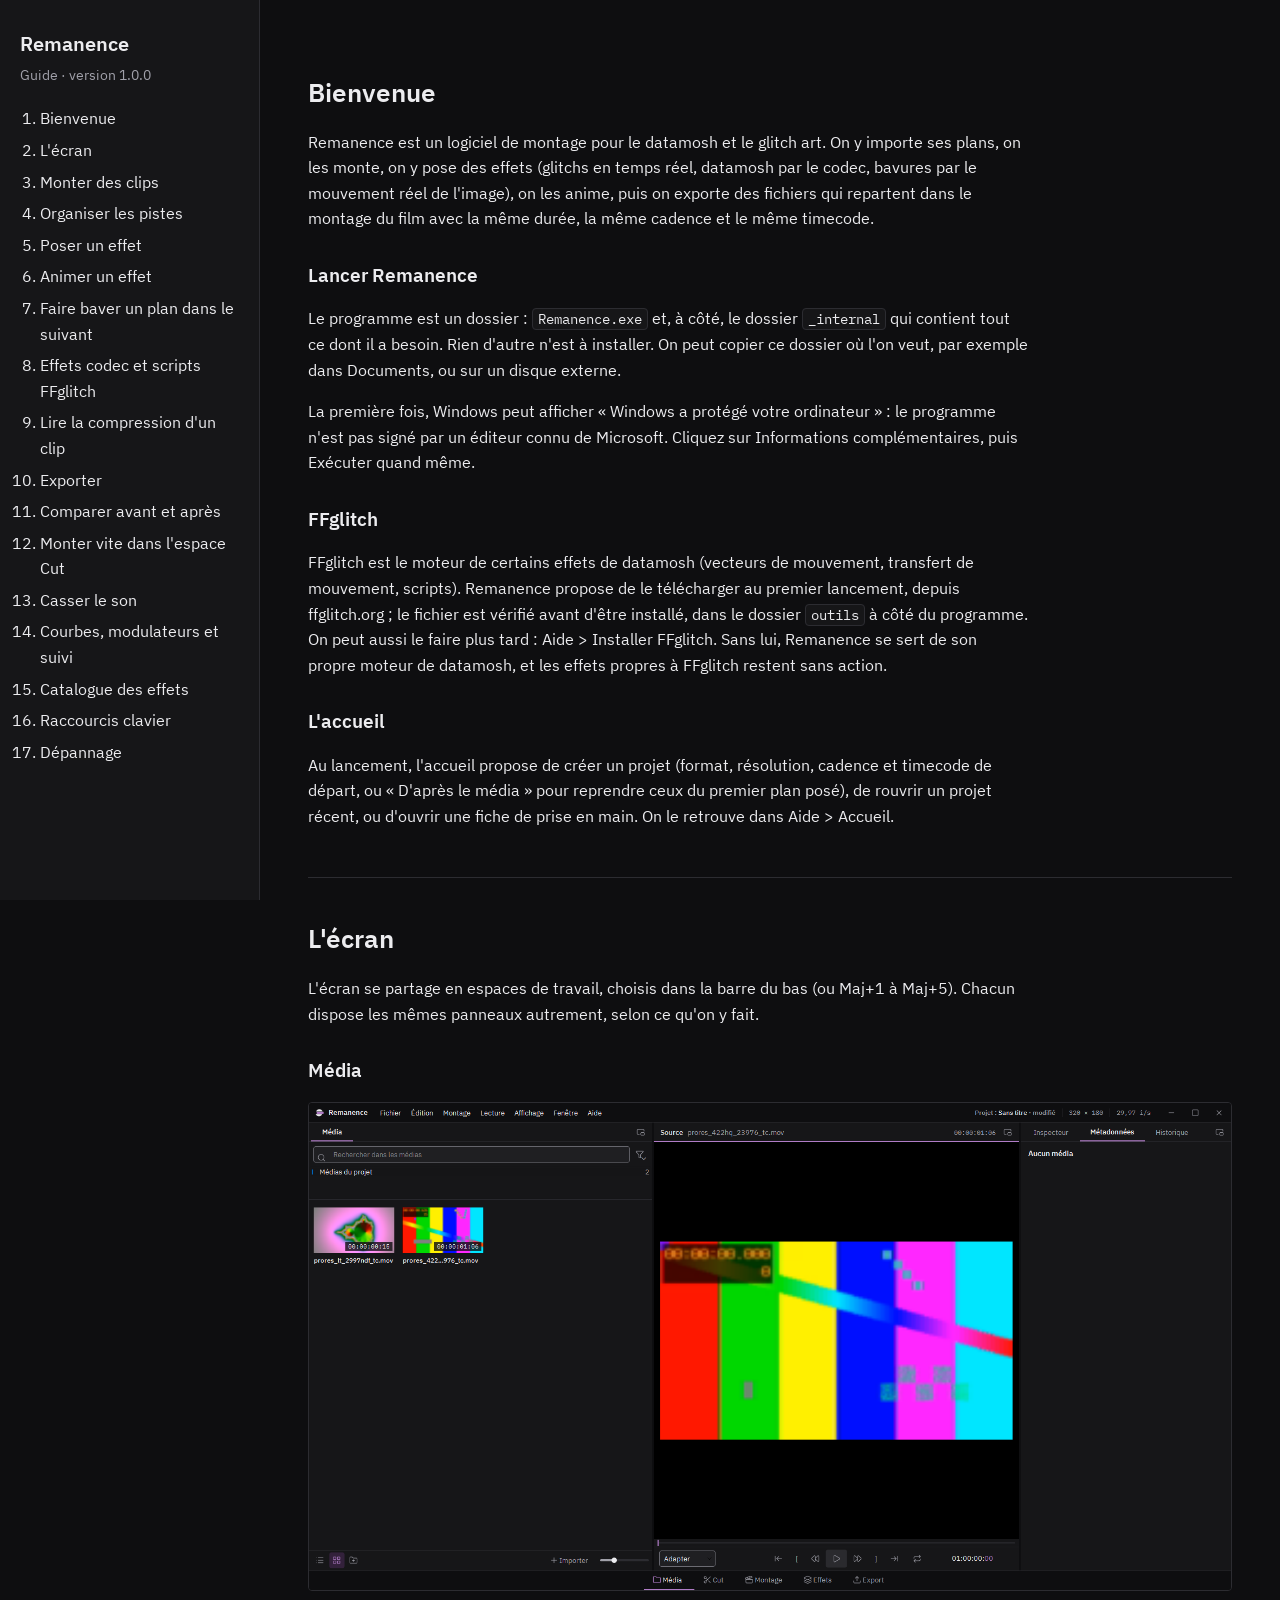
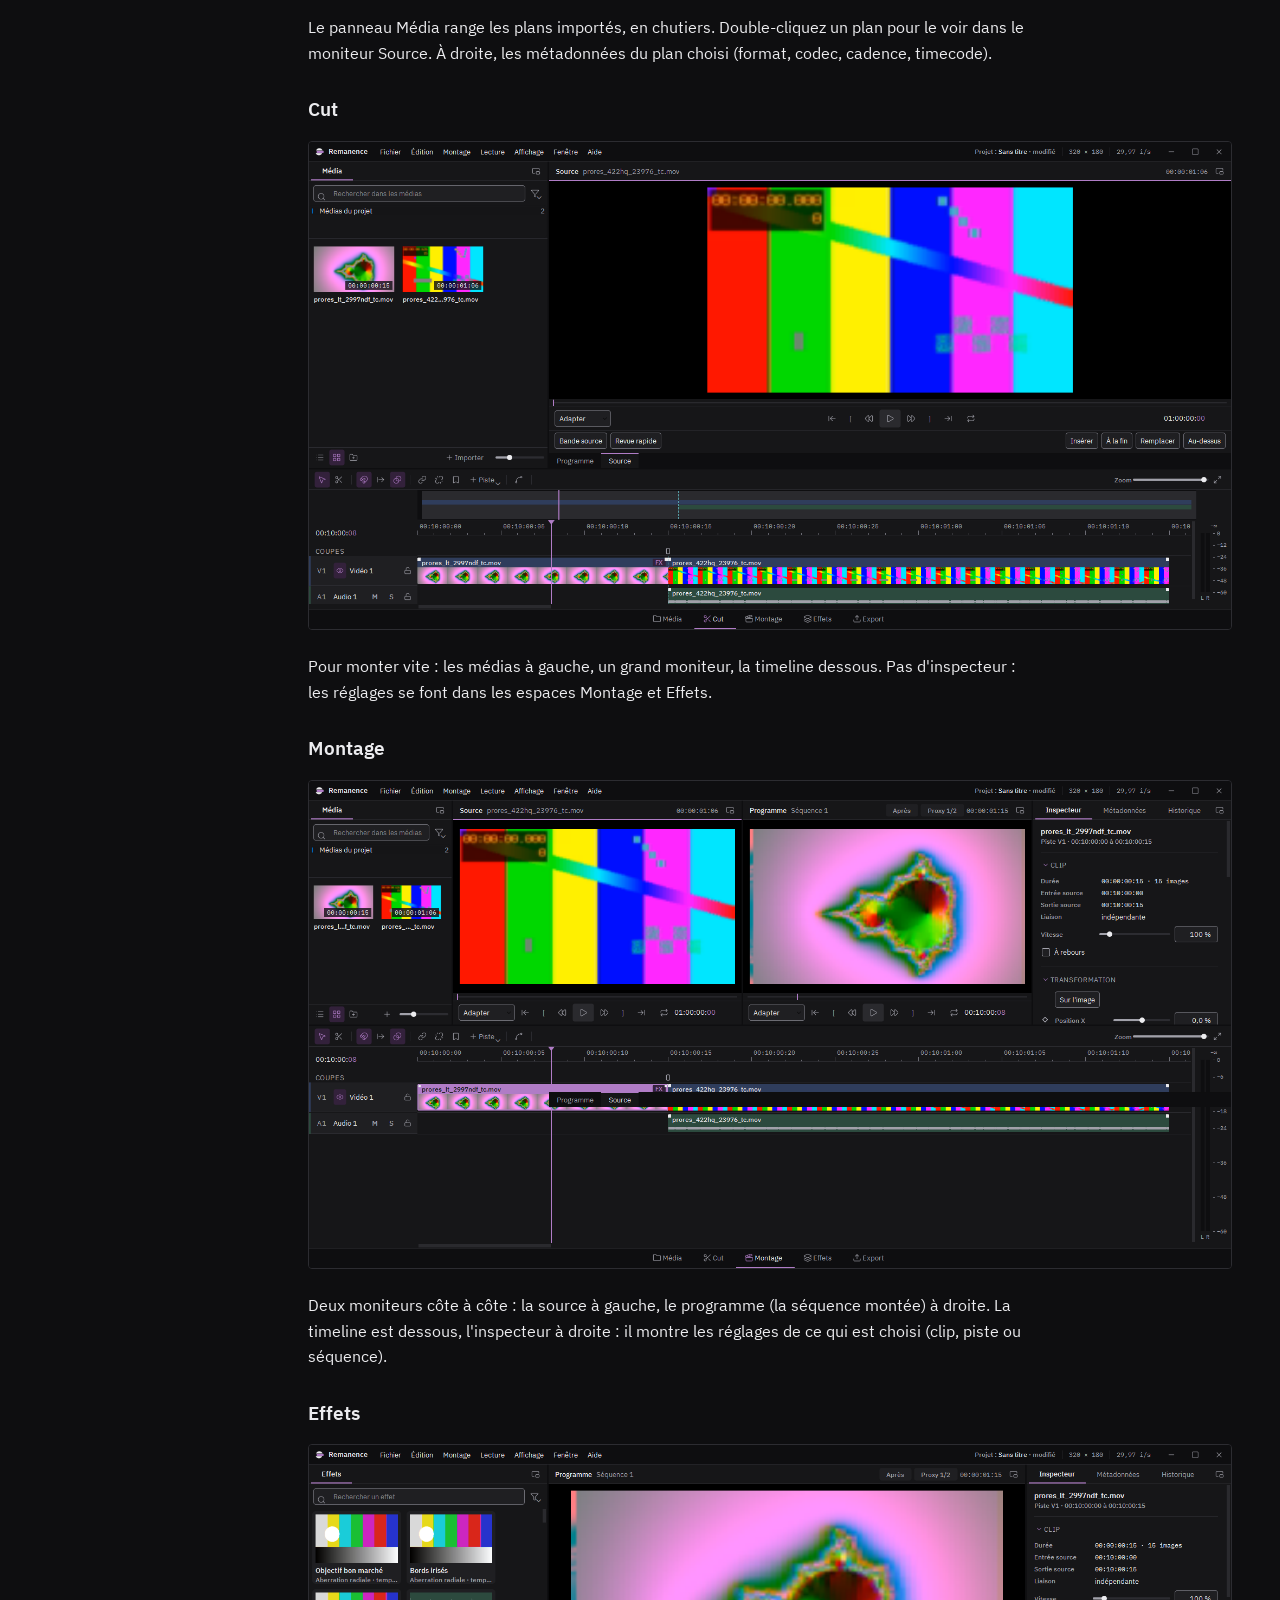
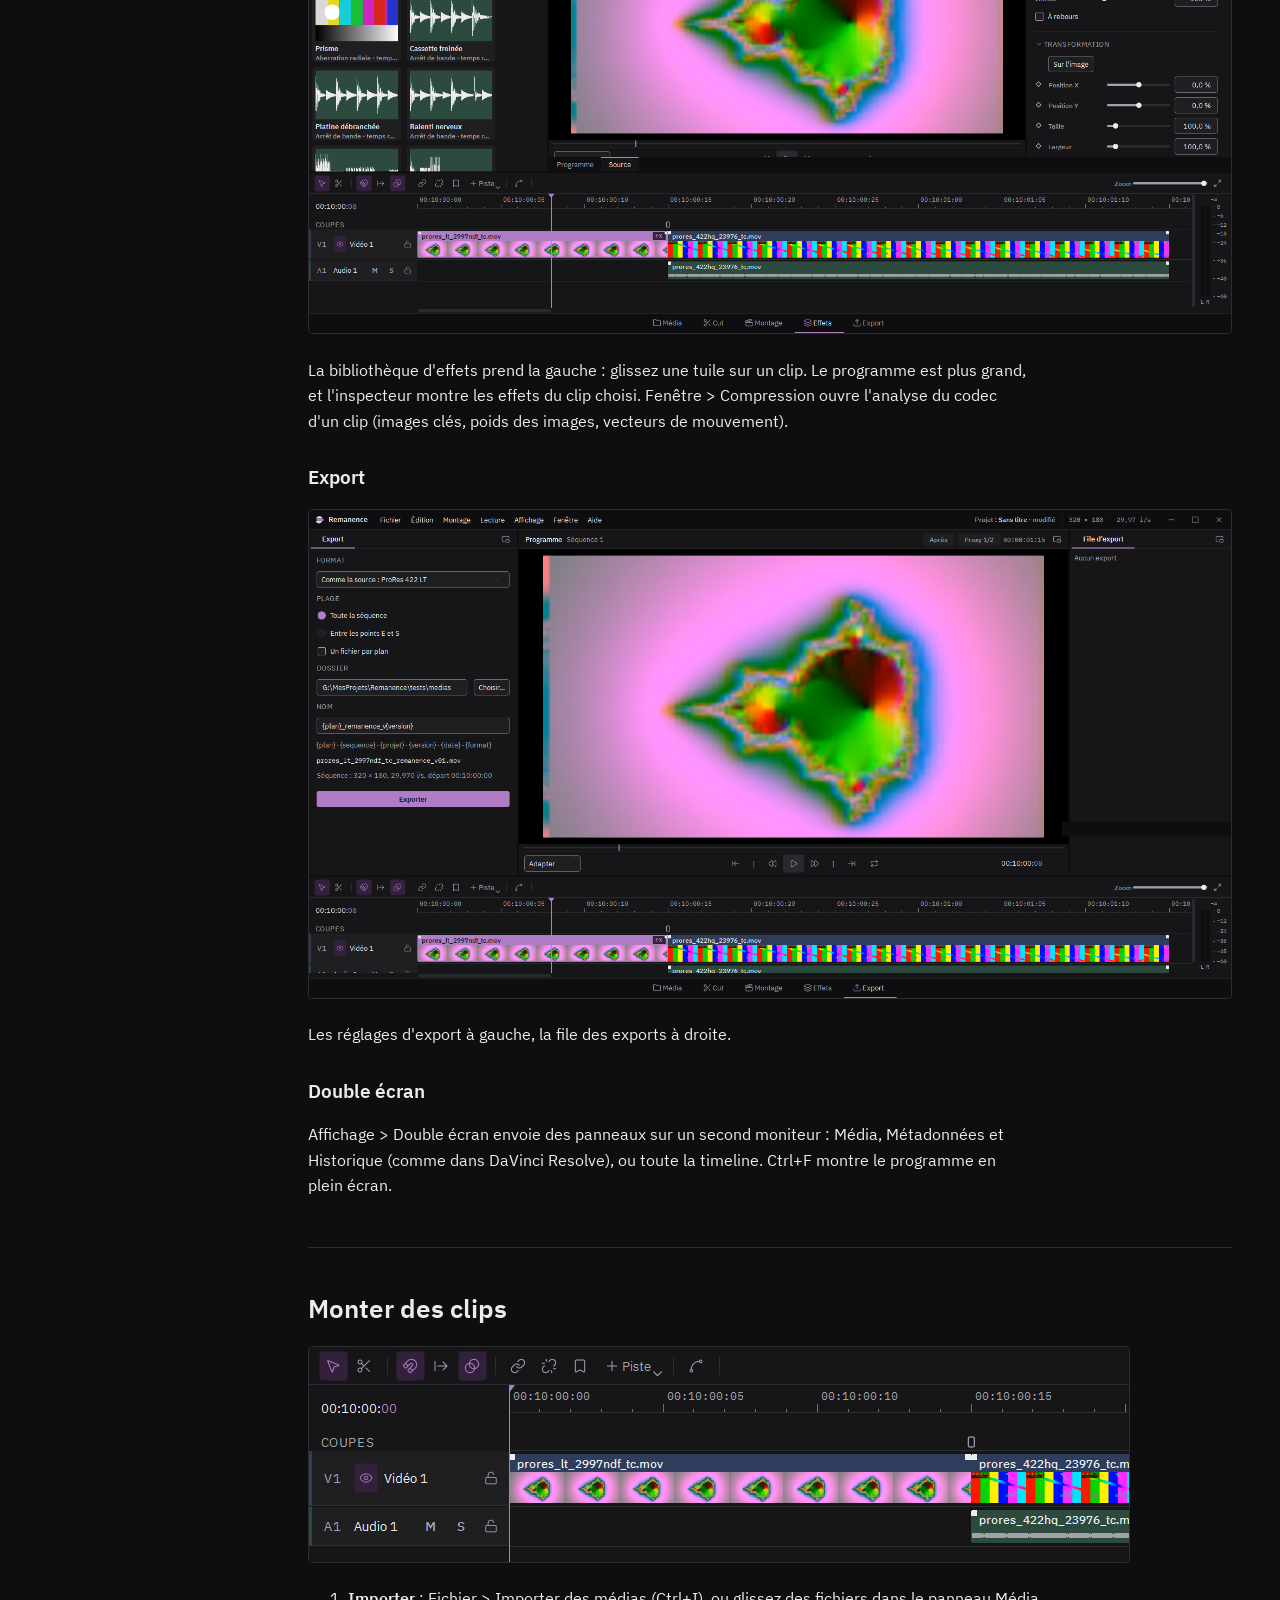
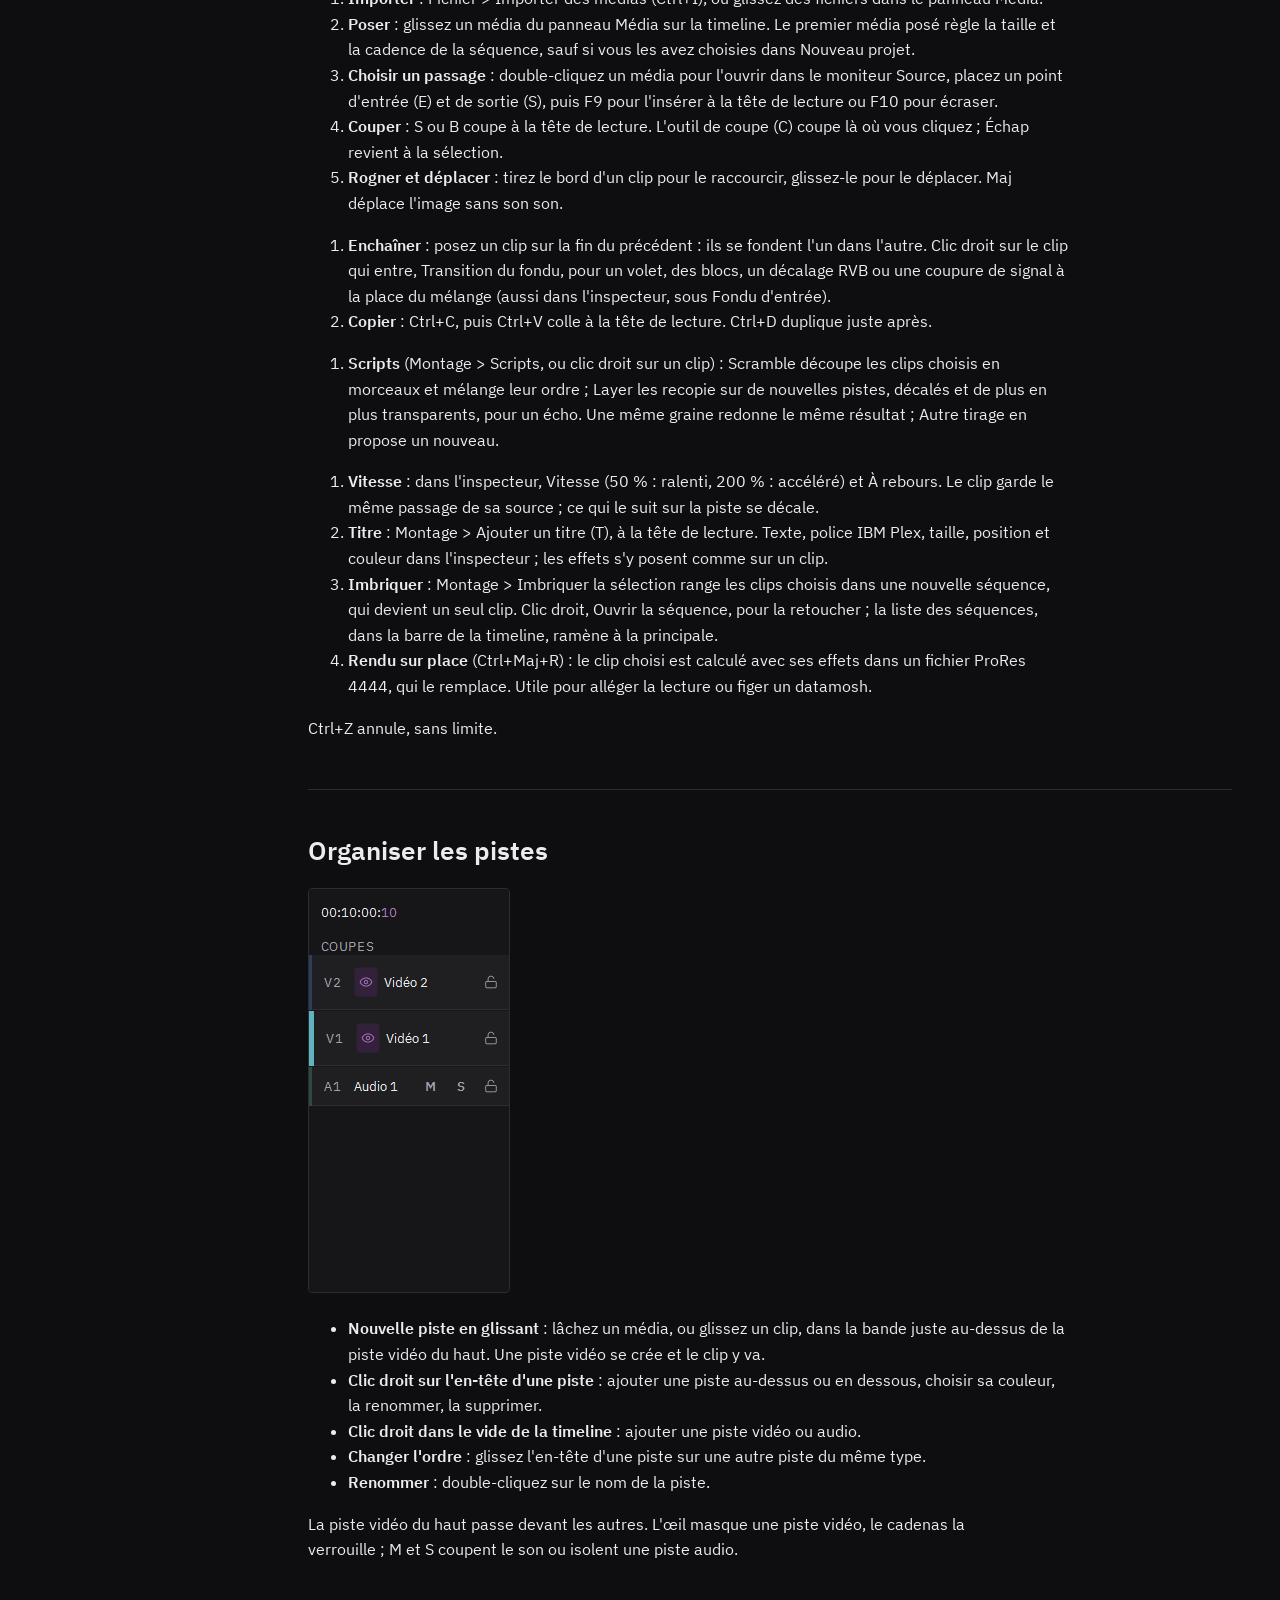
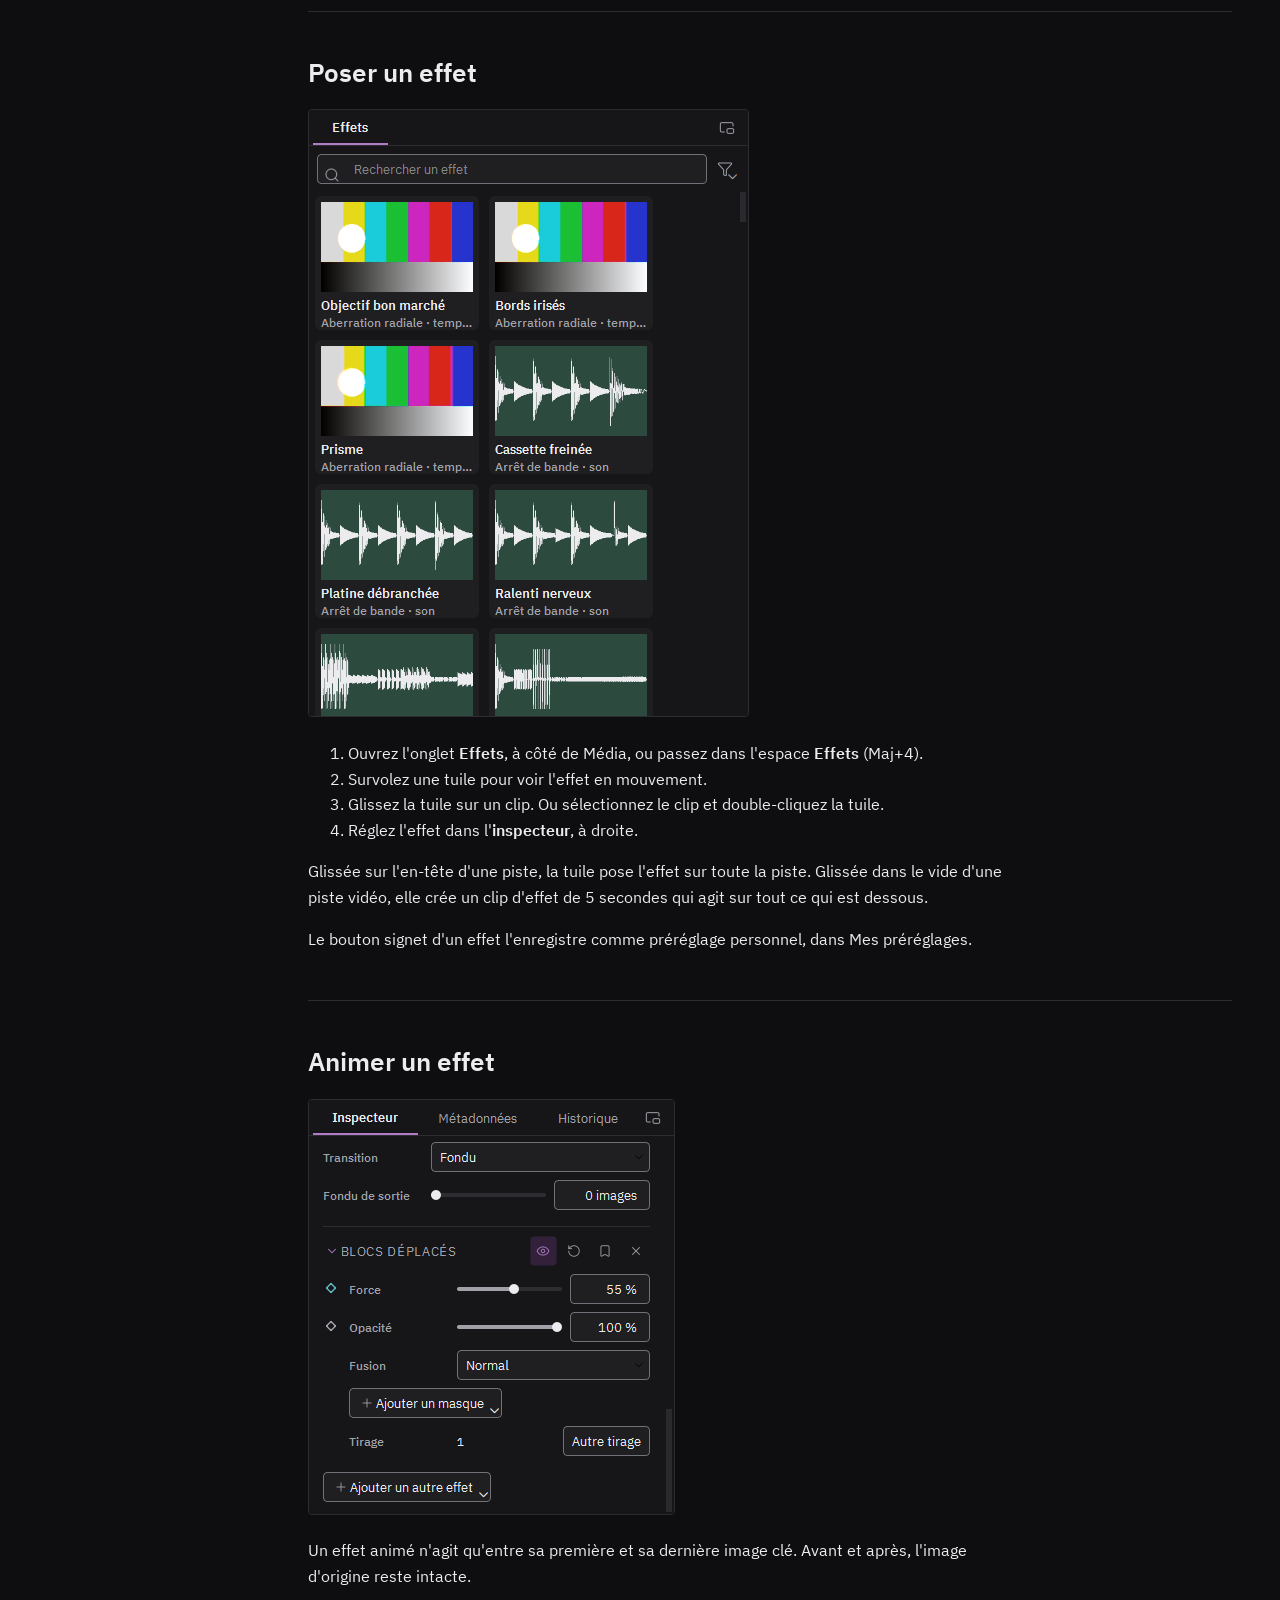
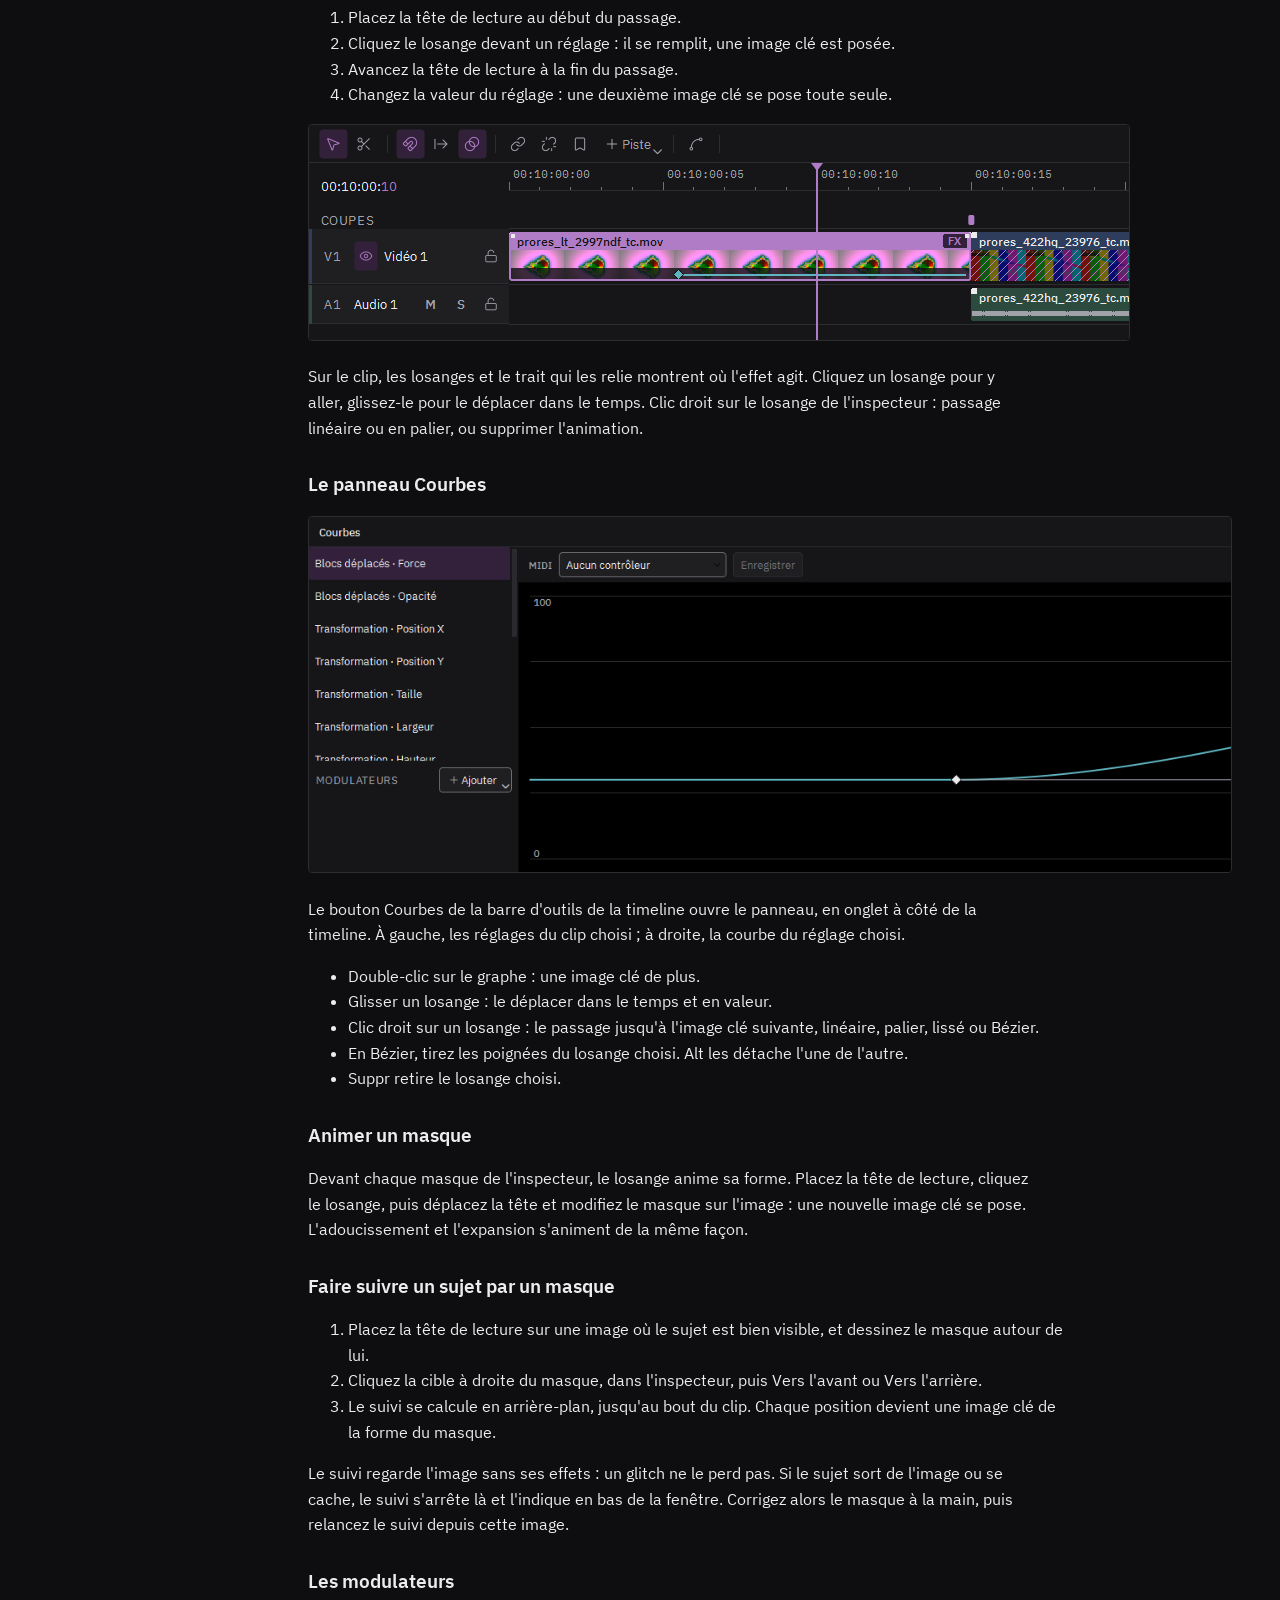
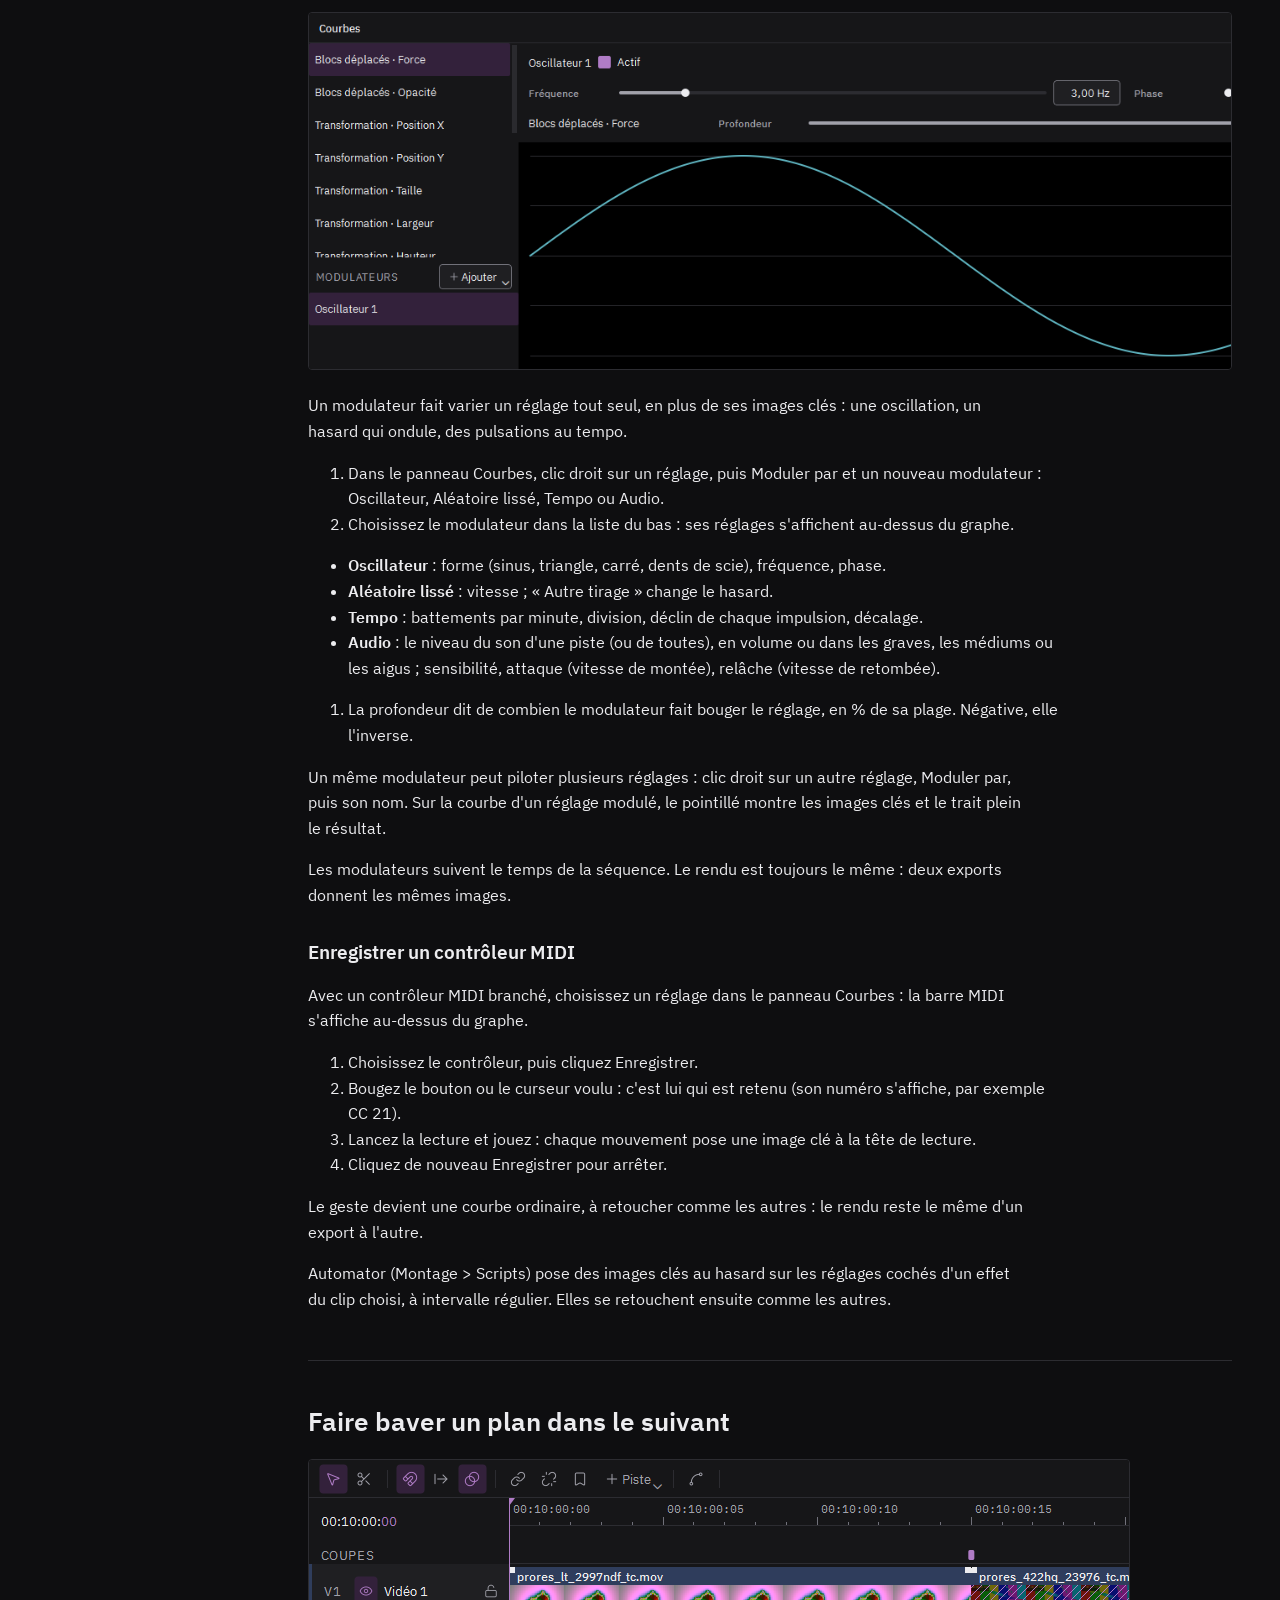
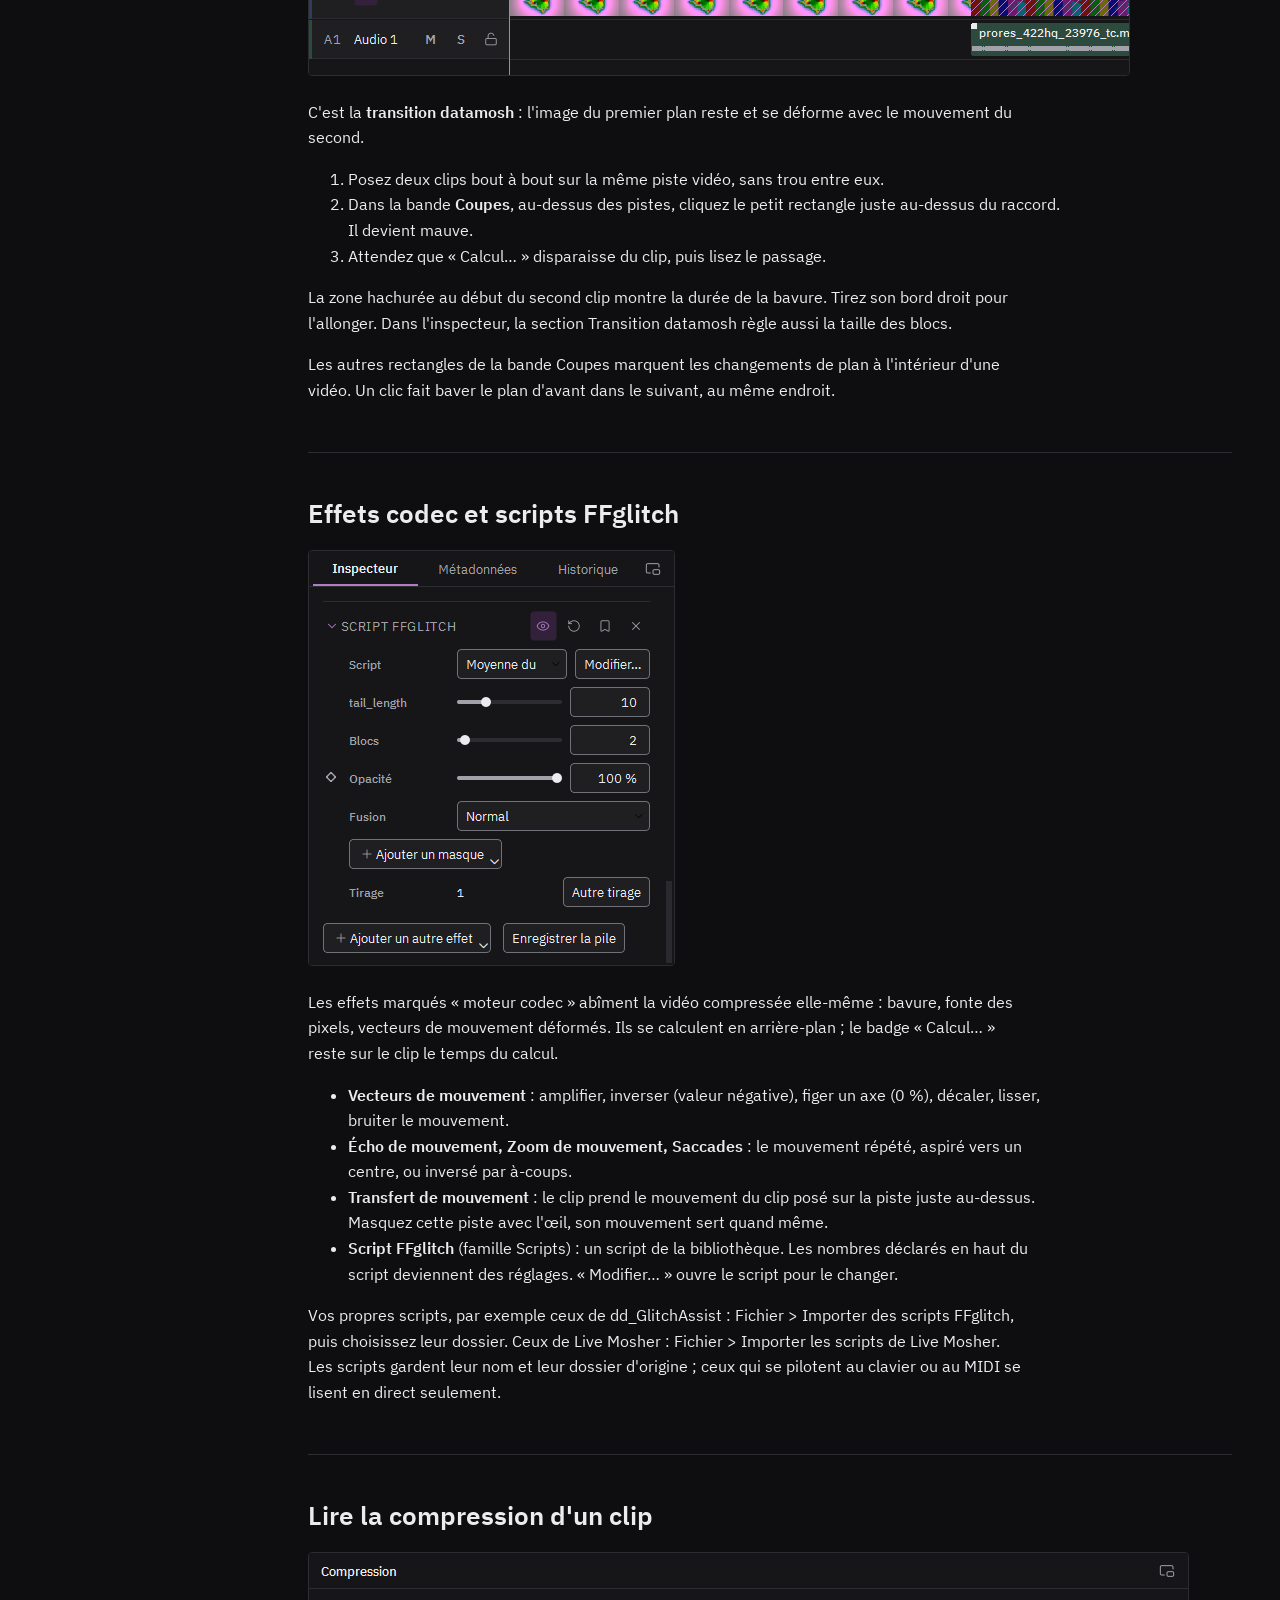
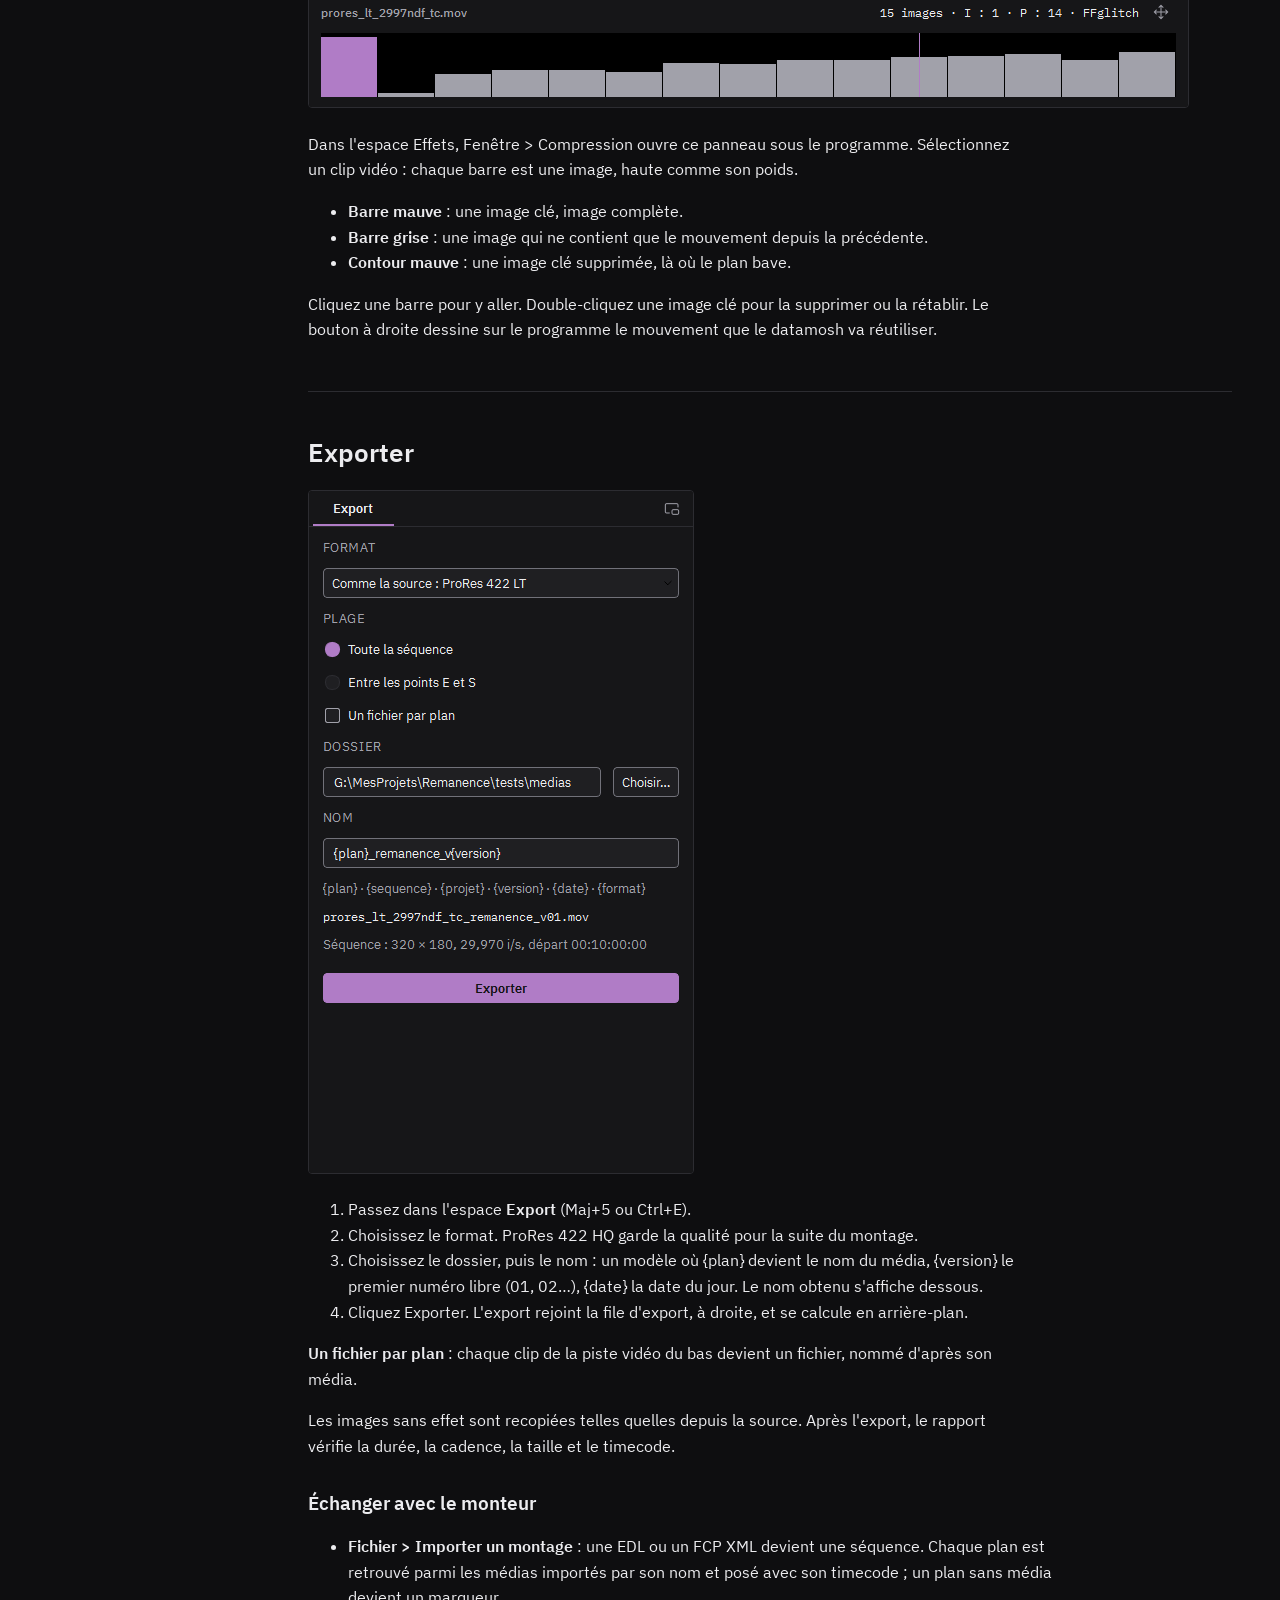
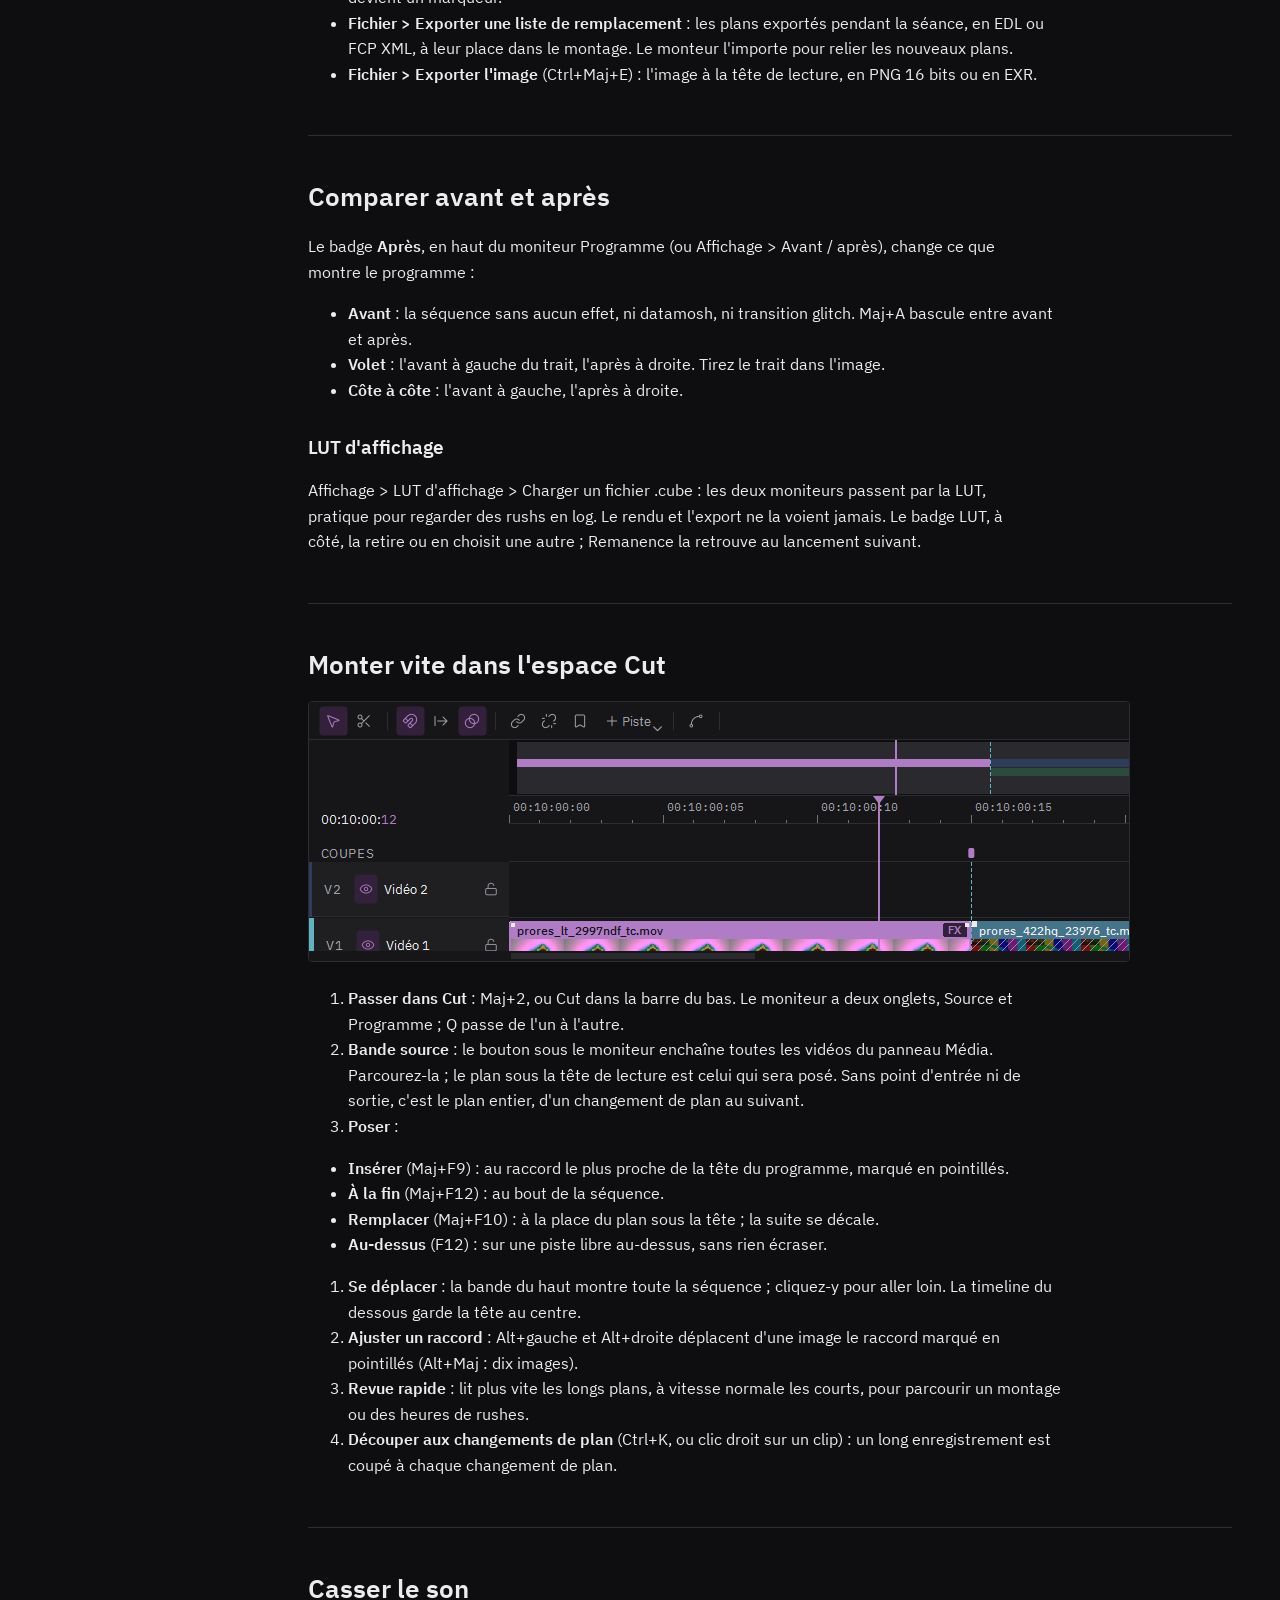
==== commit b9cf522d: "Étape 13, lot 2 : aperçu en direct des scripts par fflive Co-Authored-By: Claude Opus 5.5 <noreply@a" ====
--- a/remanence/ressources/guide/index.html
+++ b/remanence/ressources/guide/index.html
@@ -216,7 +216,7 @@
 <li><strong>Transfert de mouvement</strong> : le clip prend le mouvement du clip posé sur la piste juste au-dessus. Masquez cette piste avec l'œil, son mouvement sert quand même.</li>
 <li><strong>Script FFglitch</strong> (famille Scripts) : un script de la bibliothèque. Les nombres déclarés en haut du script deviennent des réglages. « Modifier… » ouvre le script pour le changer.</li>
 </ul>
-<p>Vos propres scripts, par exemple ceux de dd_GlitchAssist : Fichier &gt; Importer des scripts FFglitch, puis choisissez leur dossier.</p></section>
+<p>Vos propres scripts, par exemple ceux de dd_GlitchAssist : Fichier &gt; Importer des scripts FFglitch, puis choisissez leur dossier. Ceux de Live Mosher : Fichier &gt; Importer les scripts de Live Mosher. Les scripts gardent leur nom et leur dossier d'origine ; ceux qui se pilotent au clavier ou au MIDI se lisent en direct seulement.</p></section>
 <section><h2 id="aide-07-compression">Lire la compression d&#x27;un clip</h2>
 <figure><img alt="Panneau Compression" src="../aide/compression.png"></figure>
 <p>Dans l'espace Effets, Fenêtre &gt; Compression ouvre ce panneau sous le programme. Sélectionnez un clip vidéo : chaque barre est une image, haute comme son poids.</p>
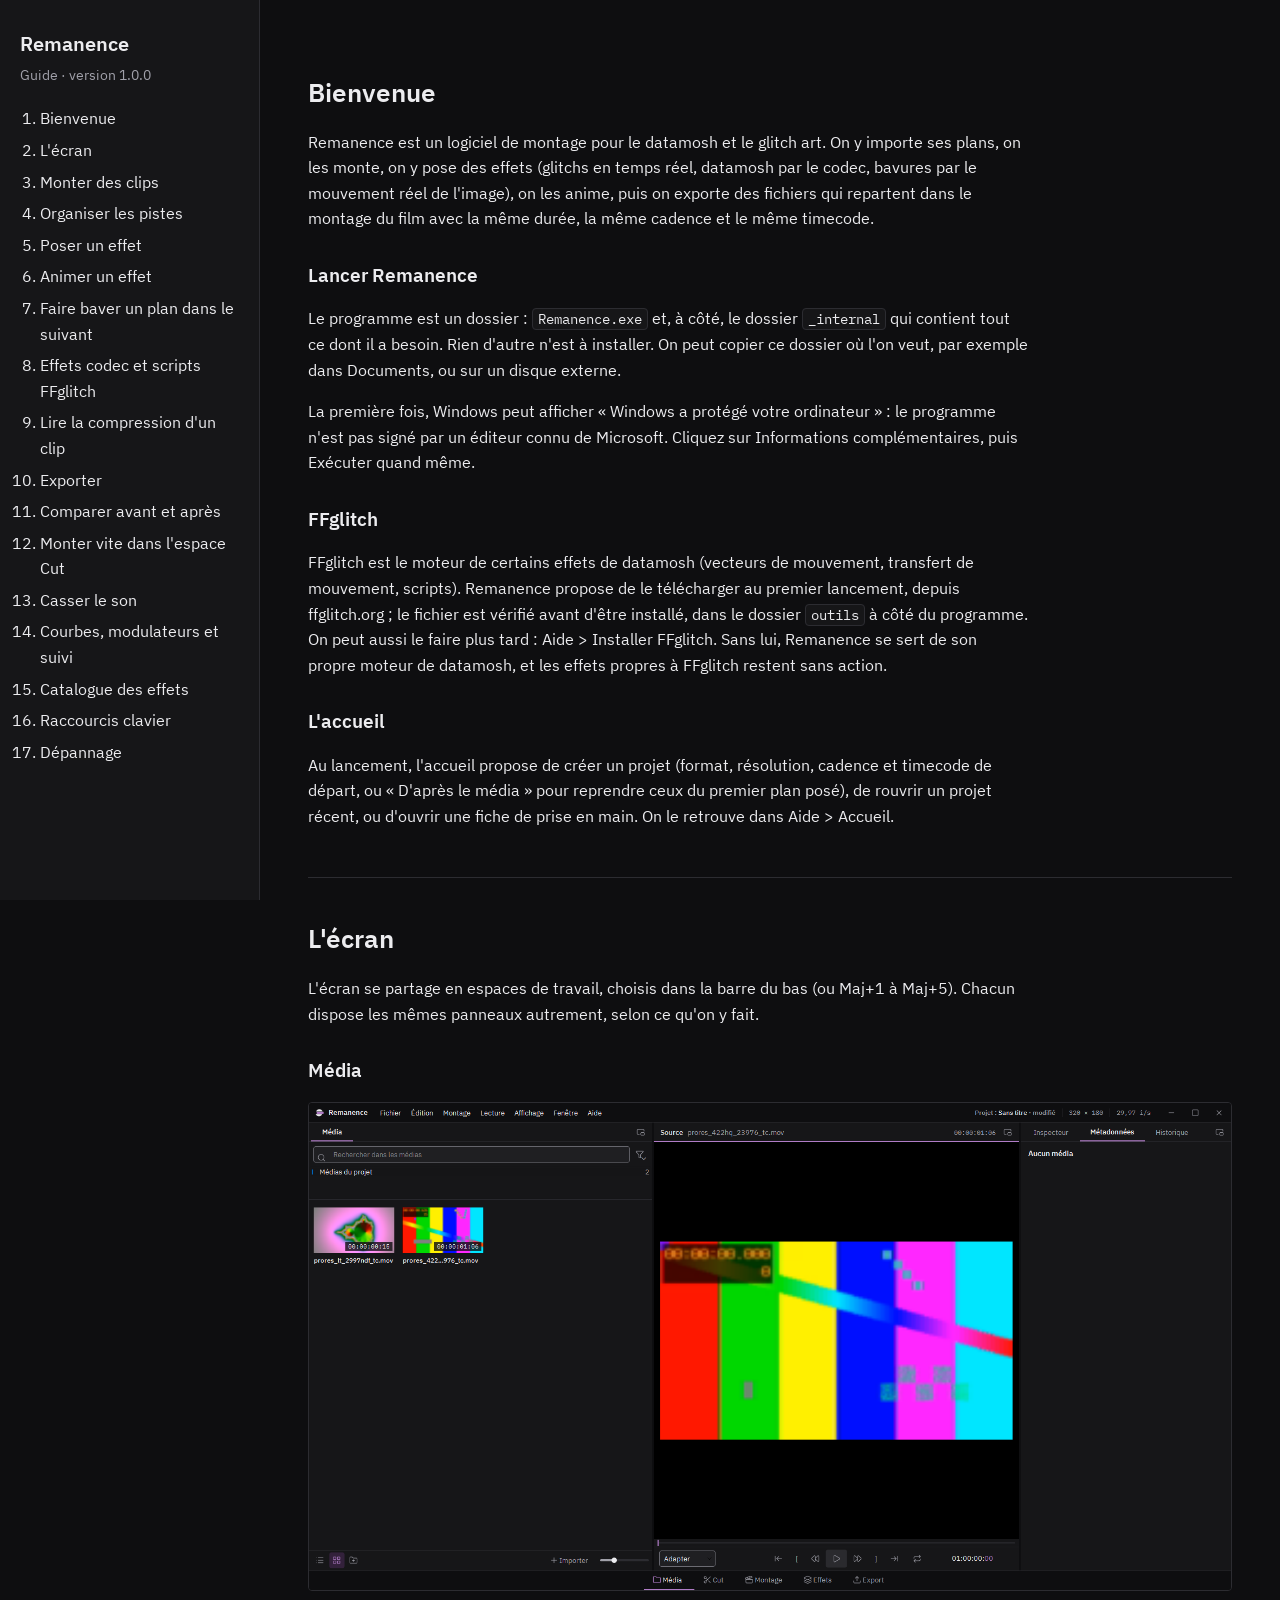
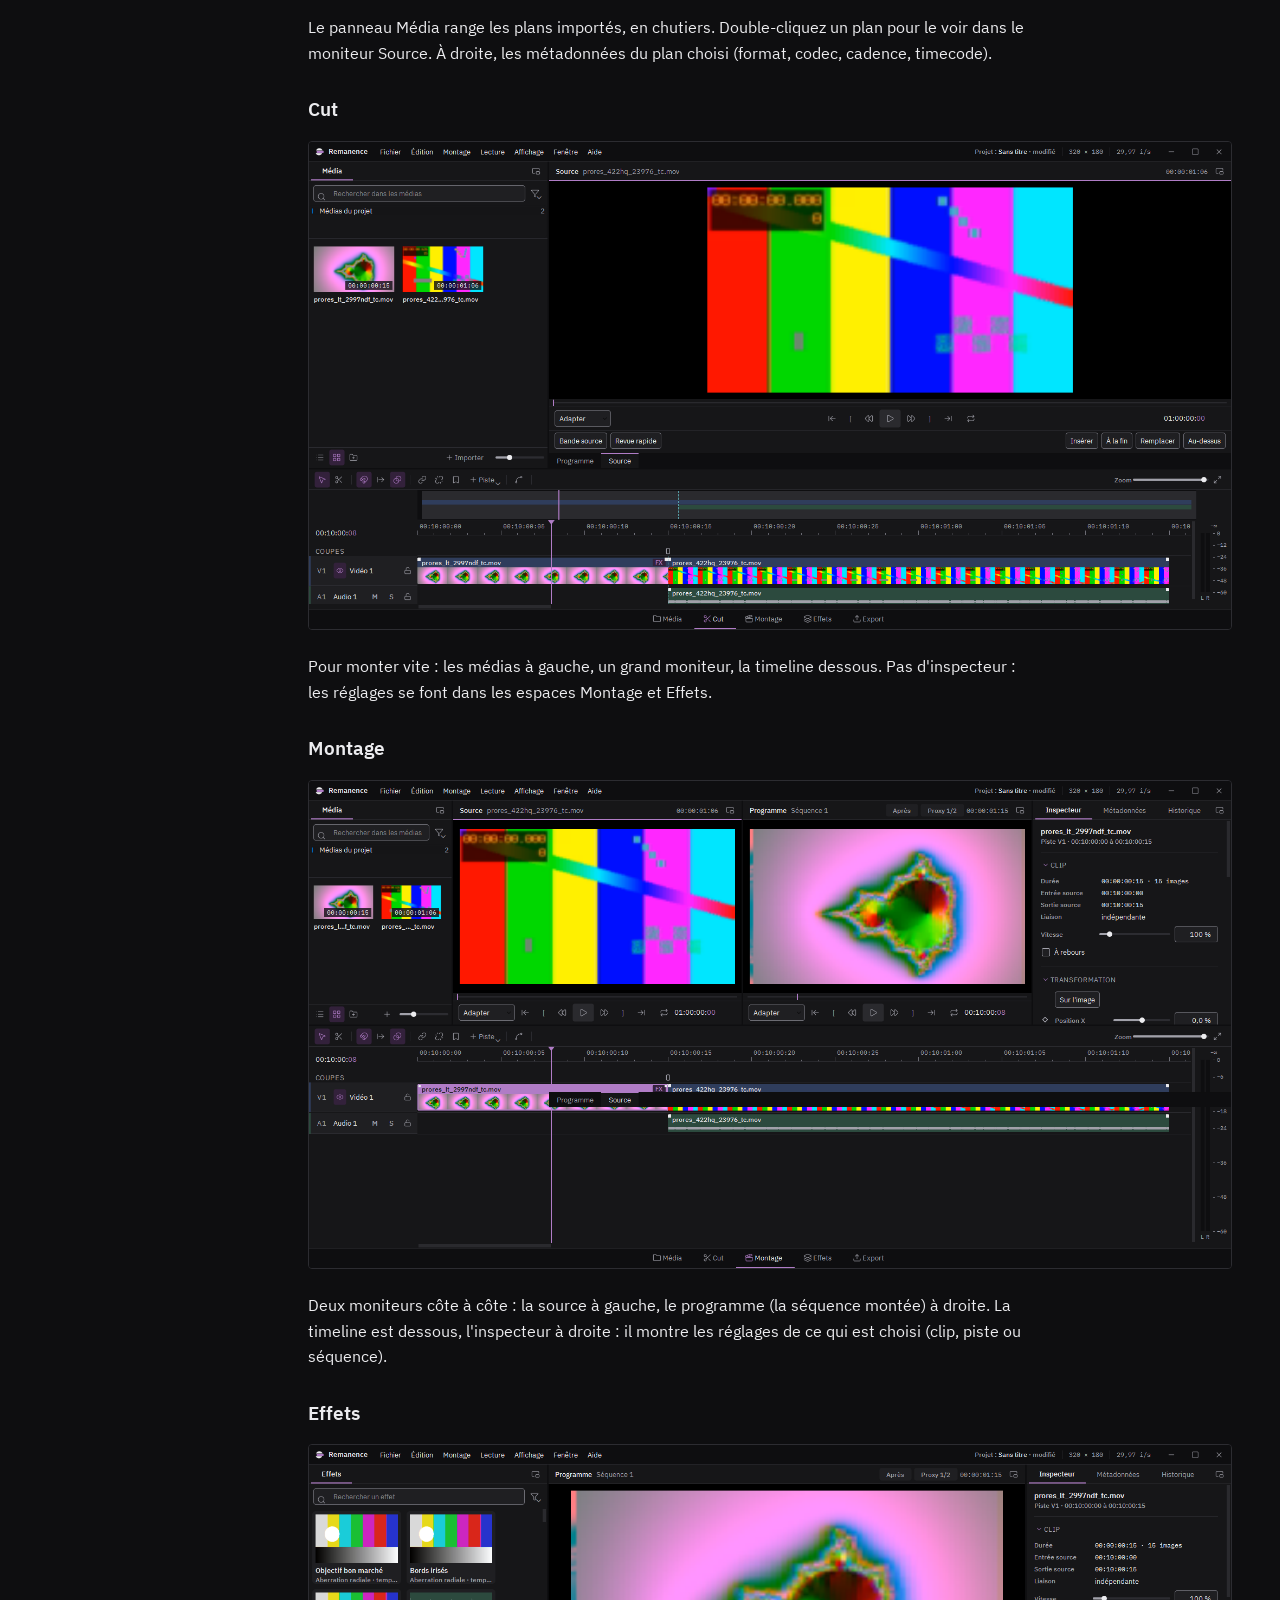
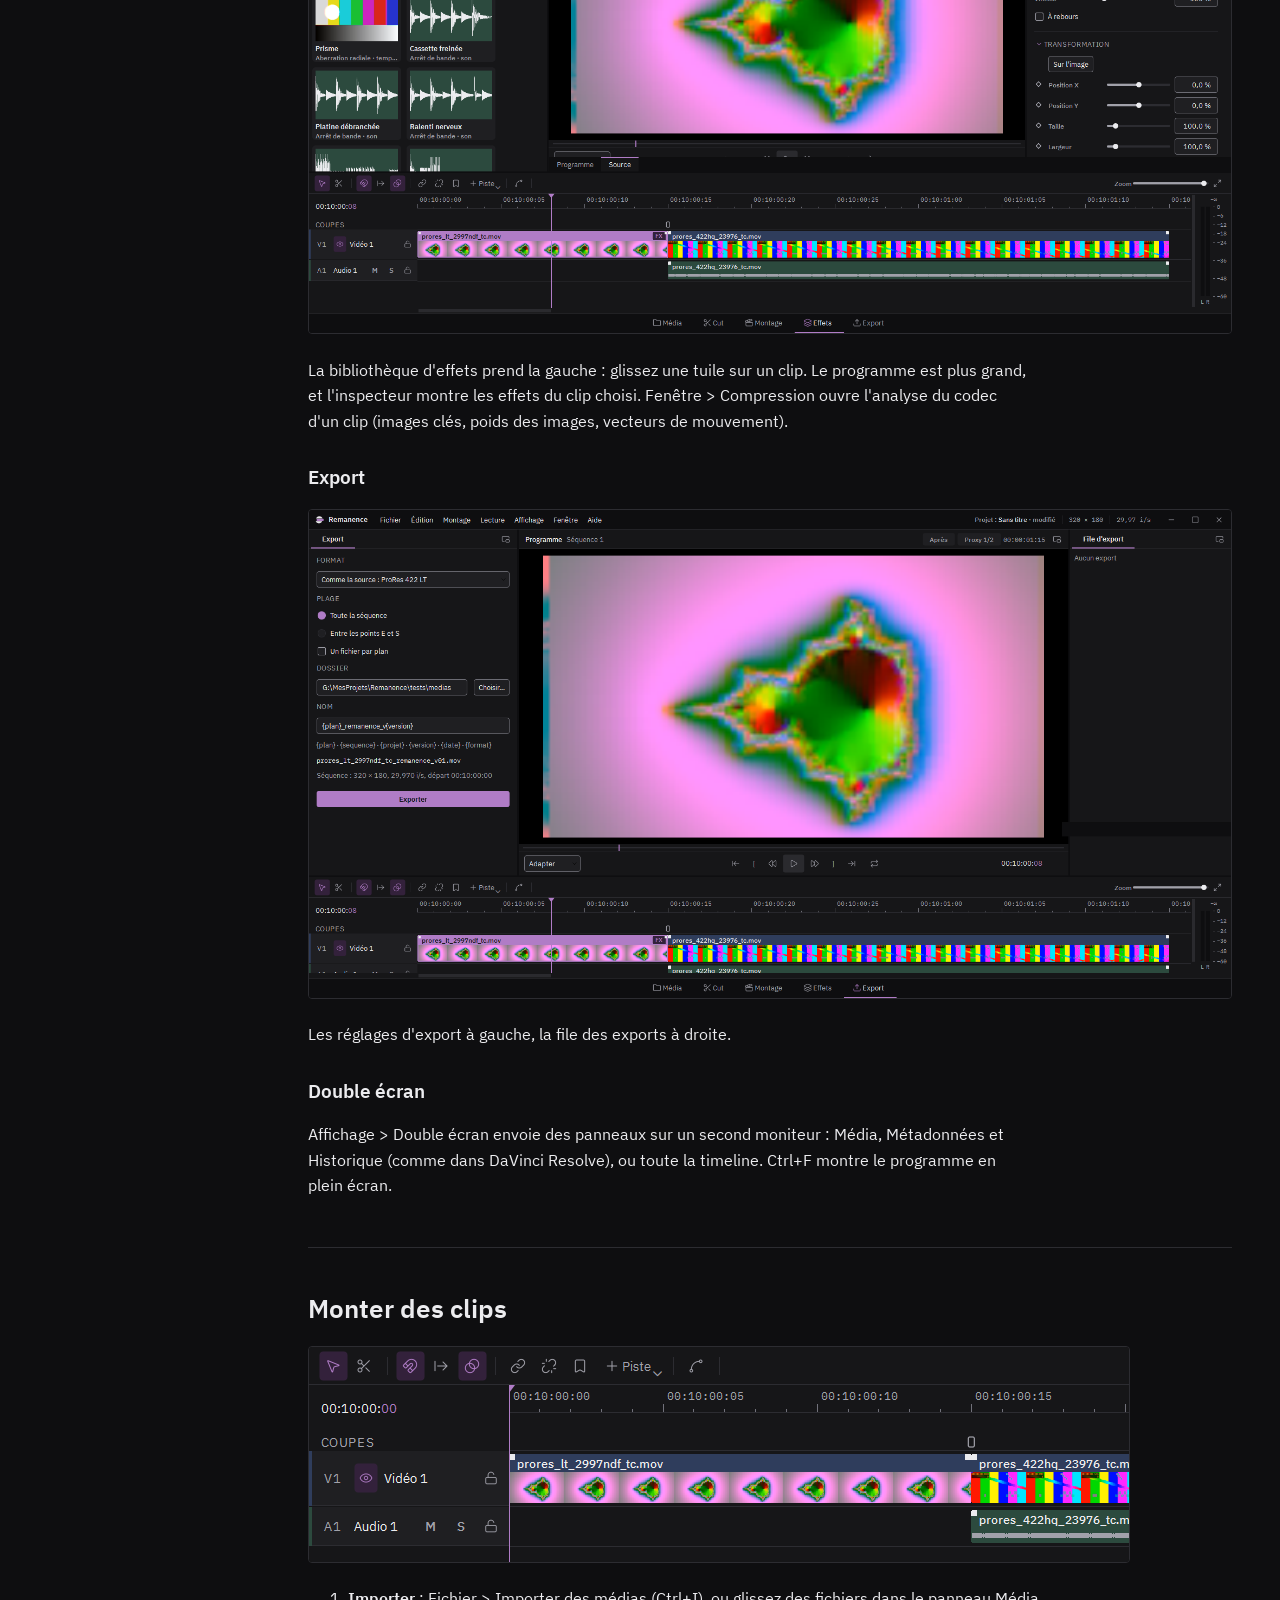
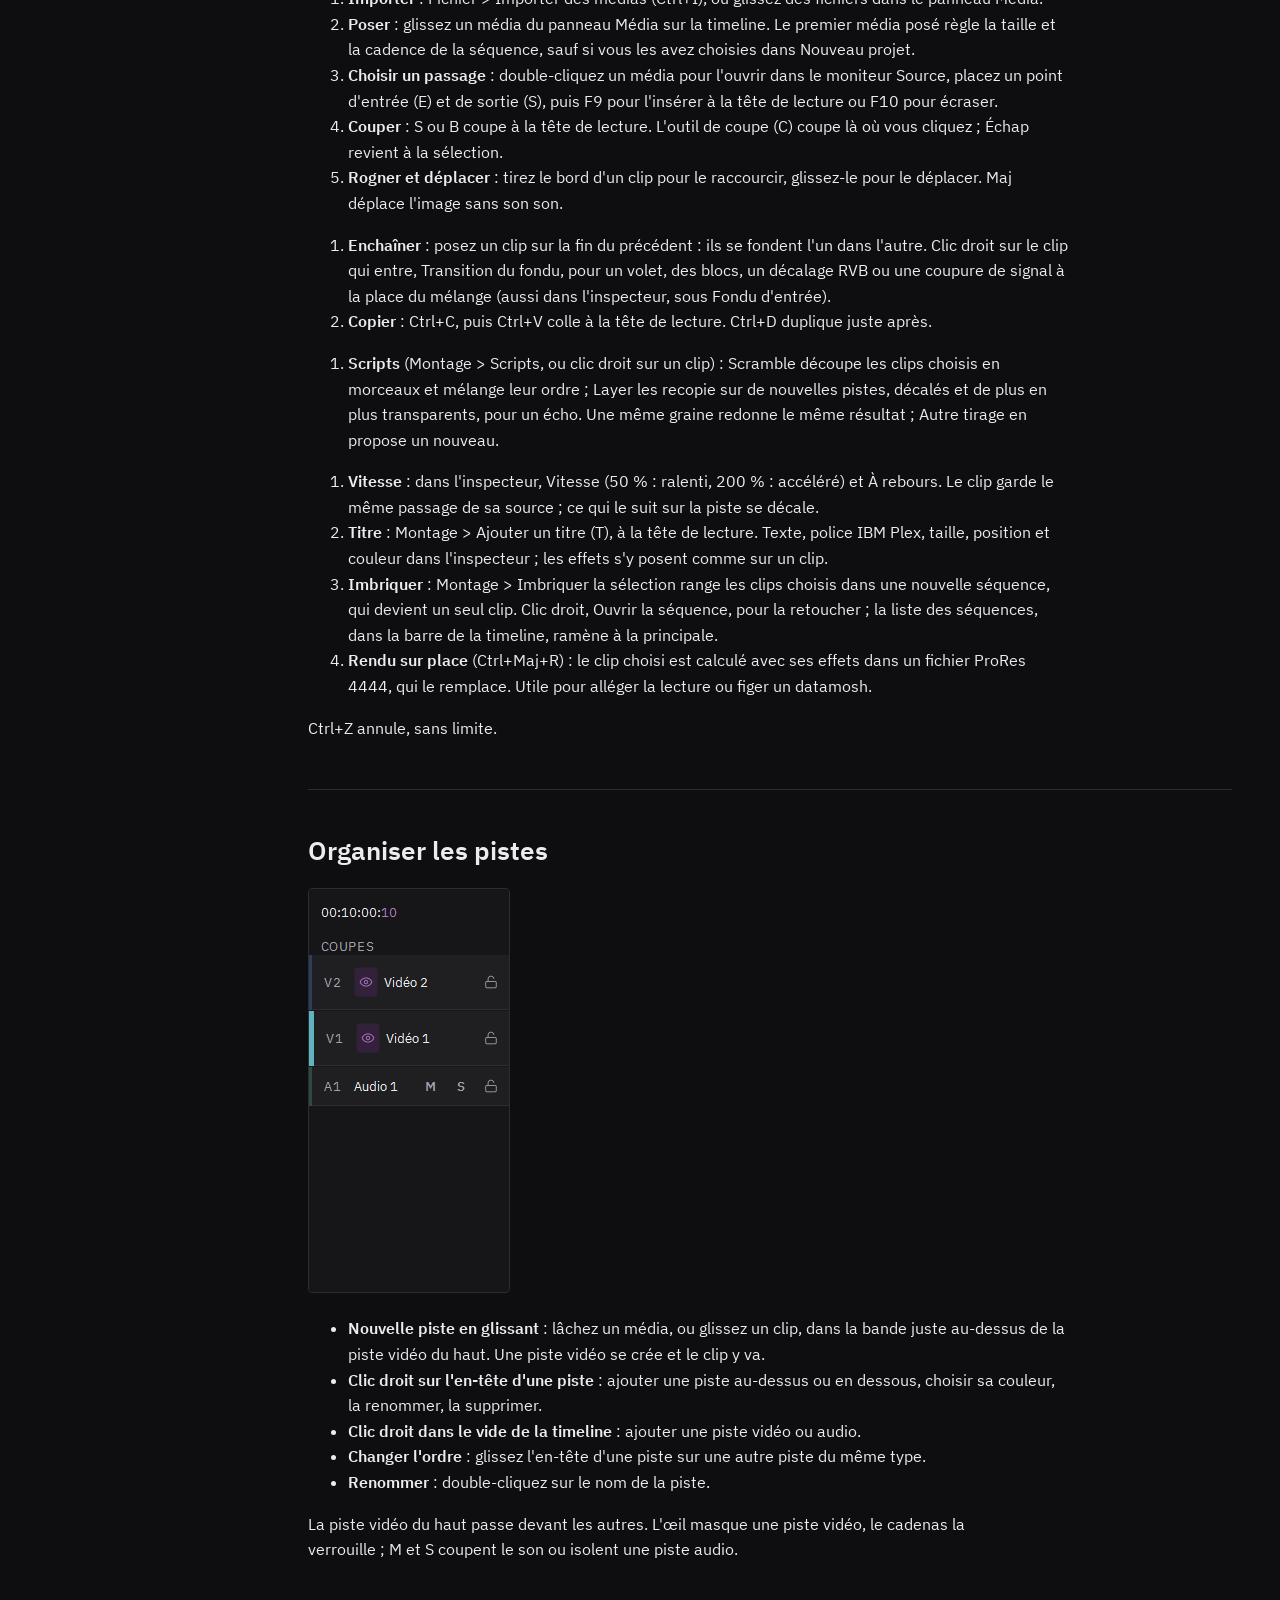
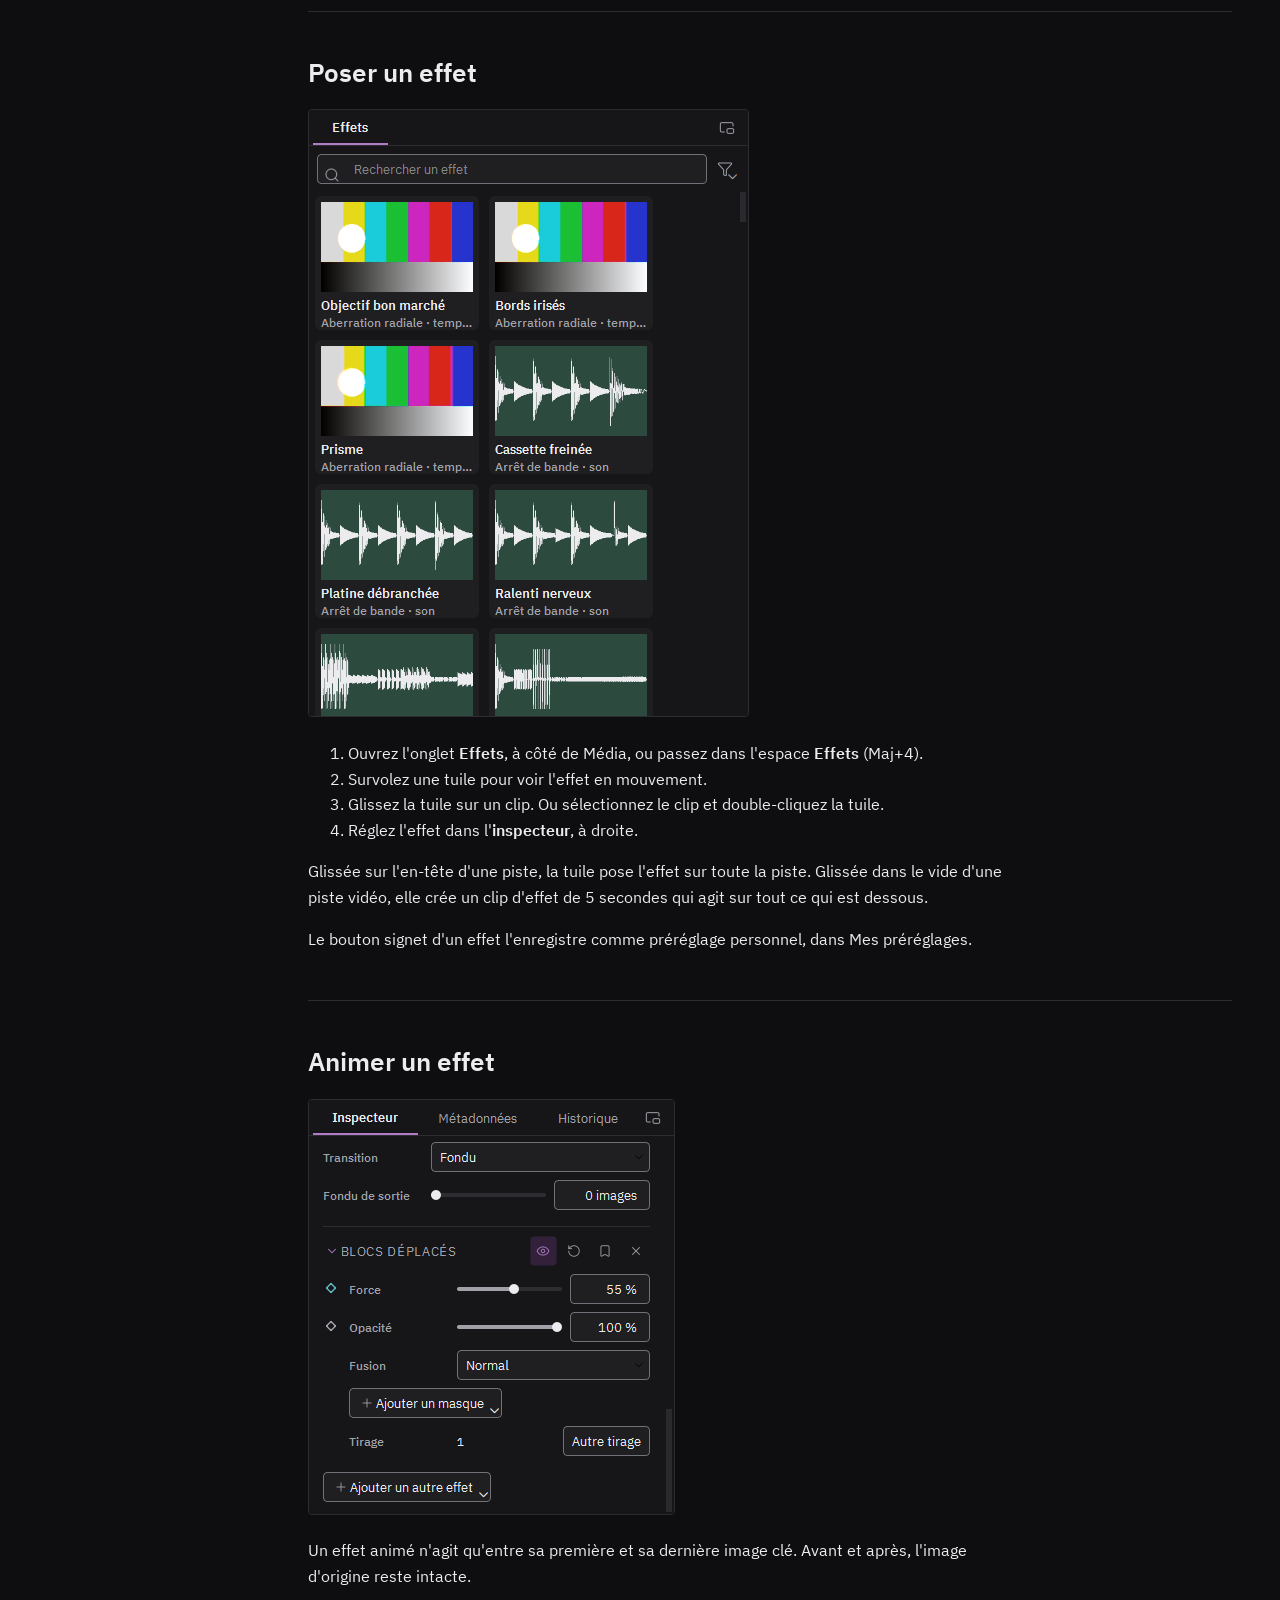
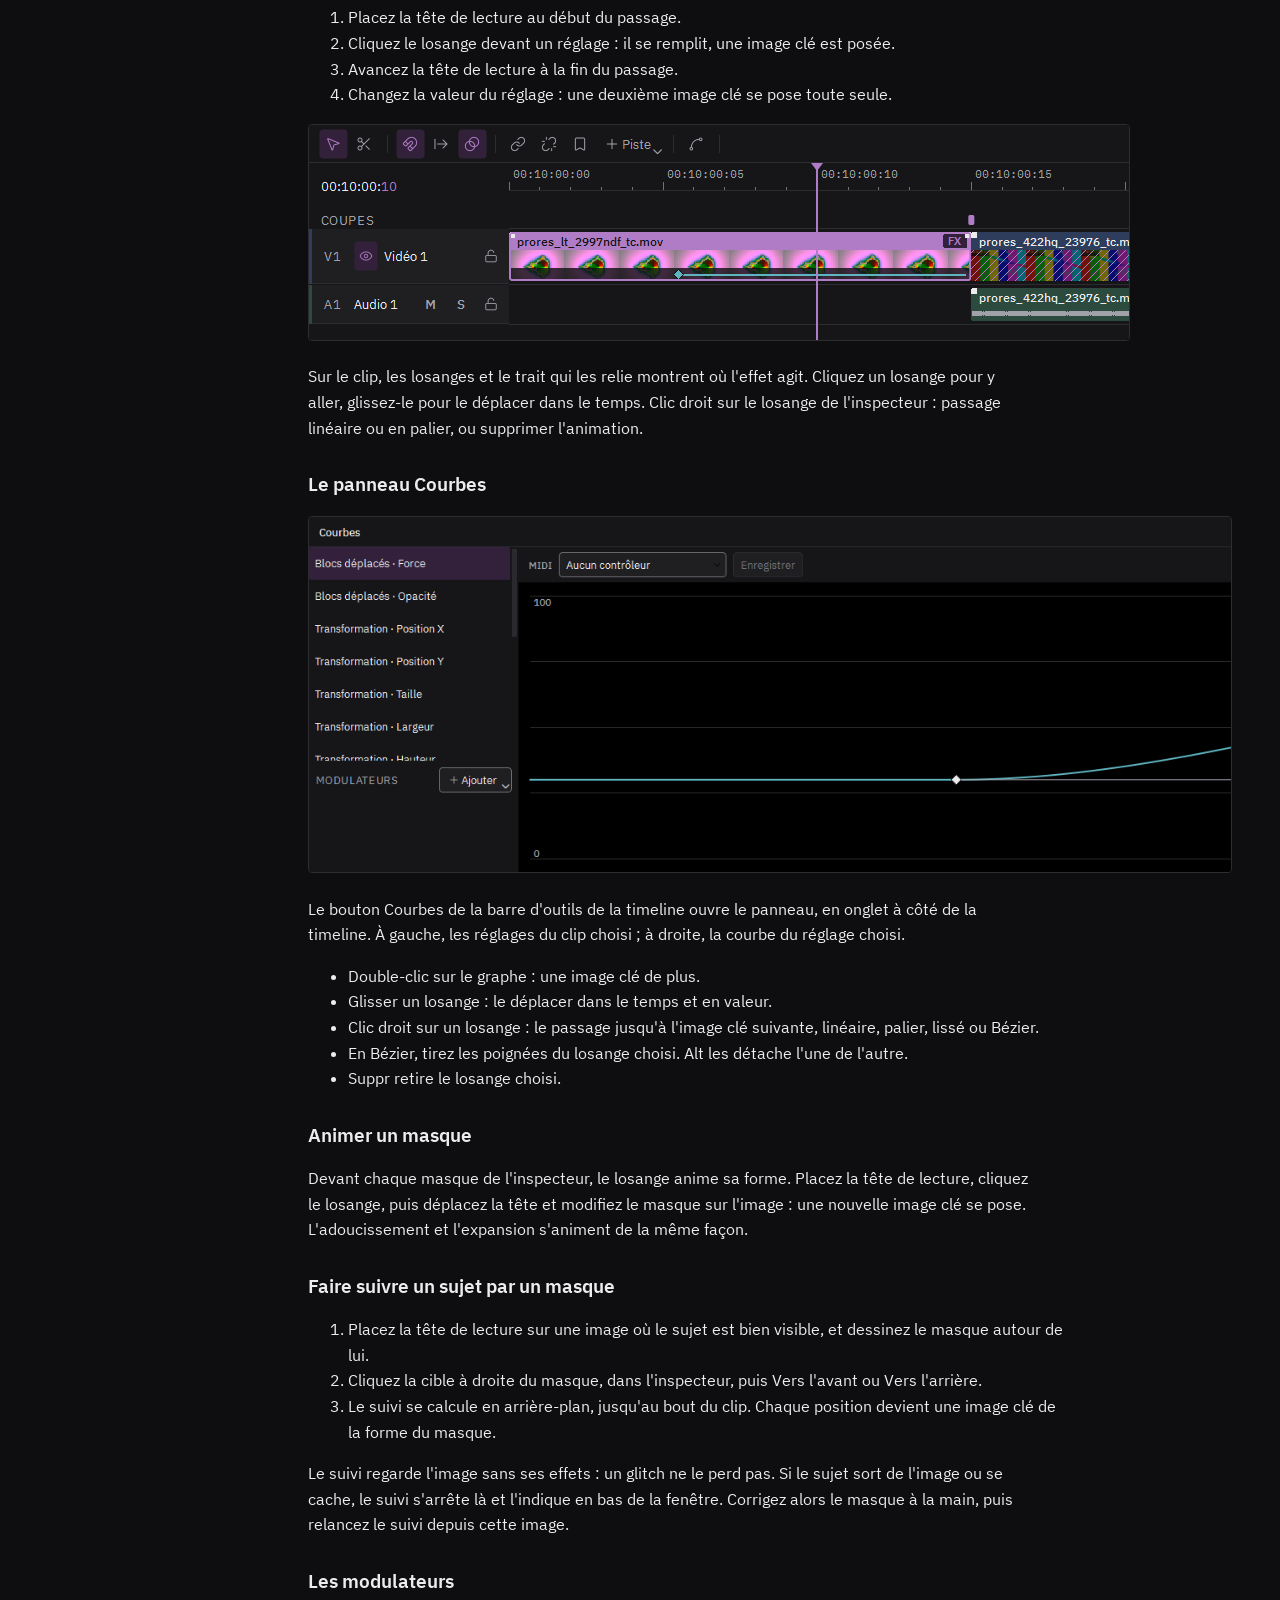
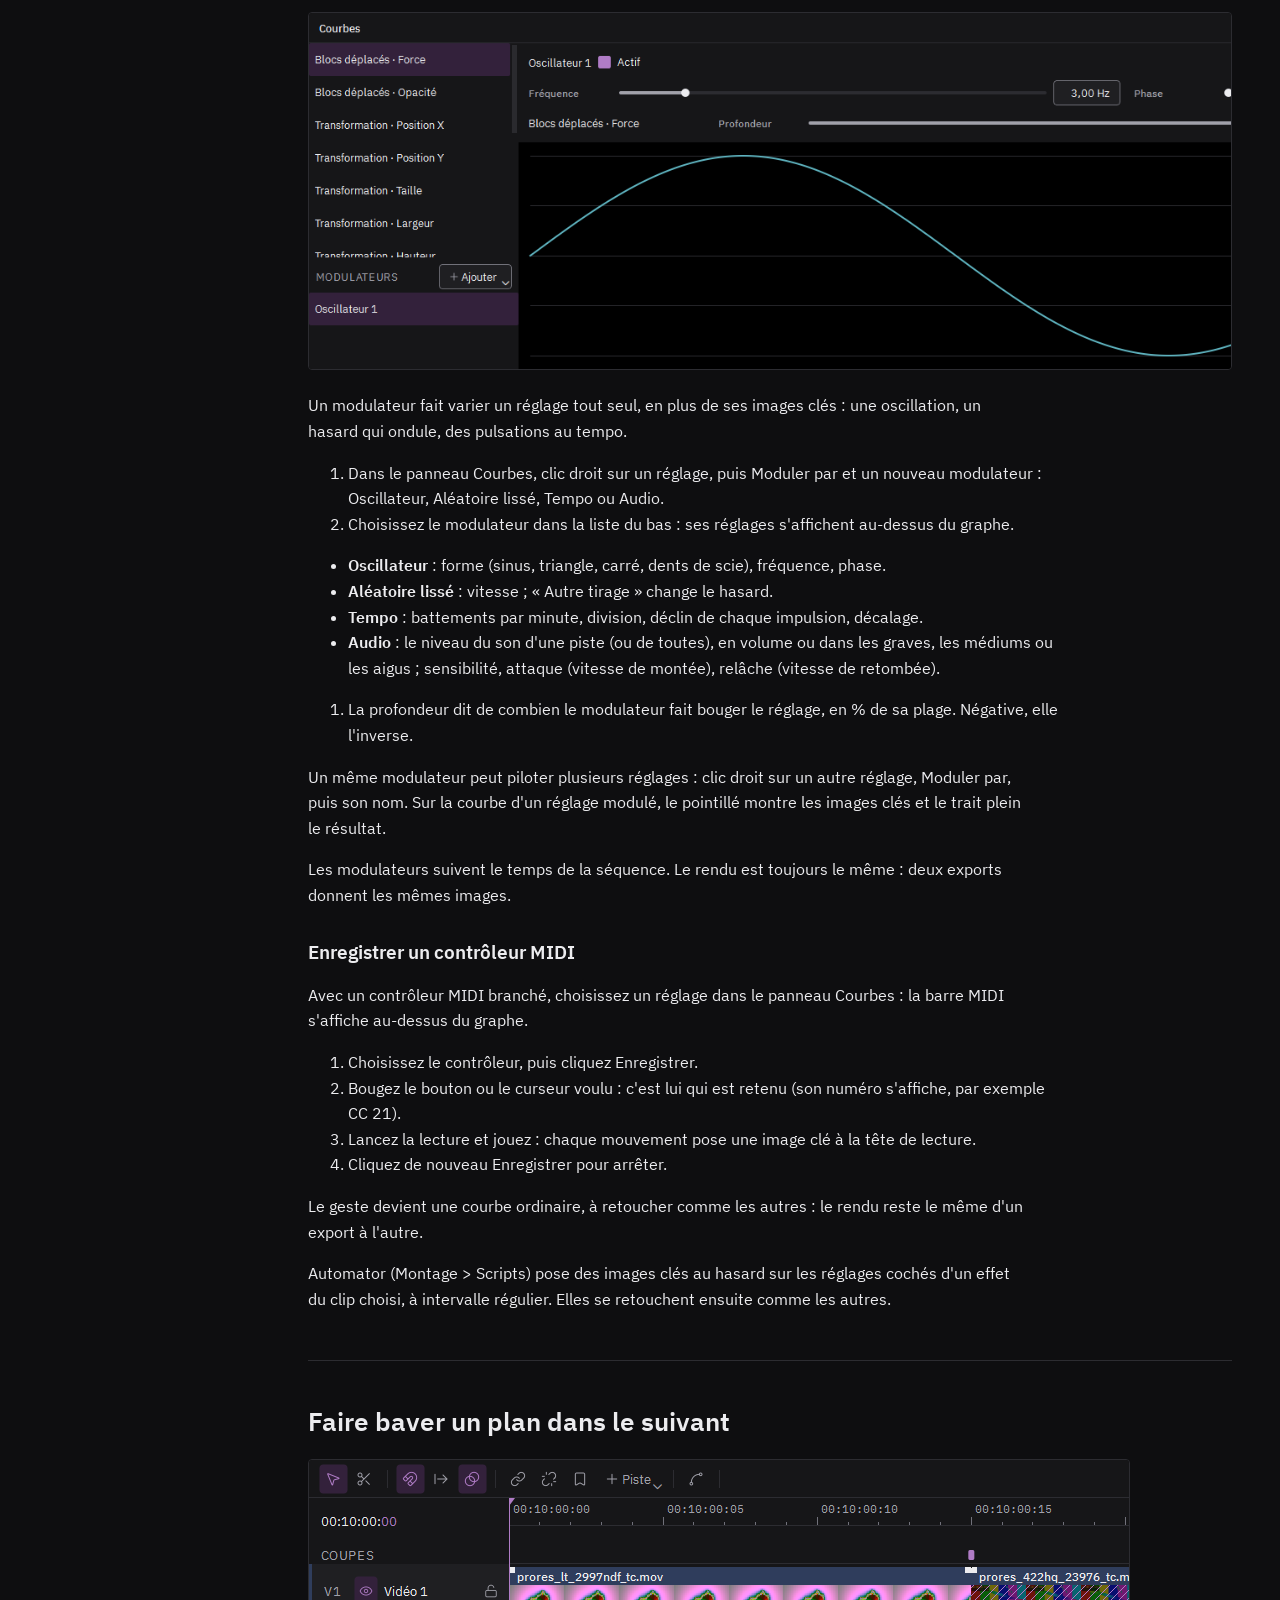
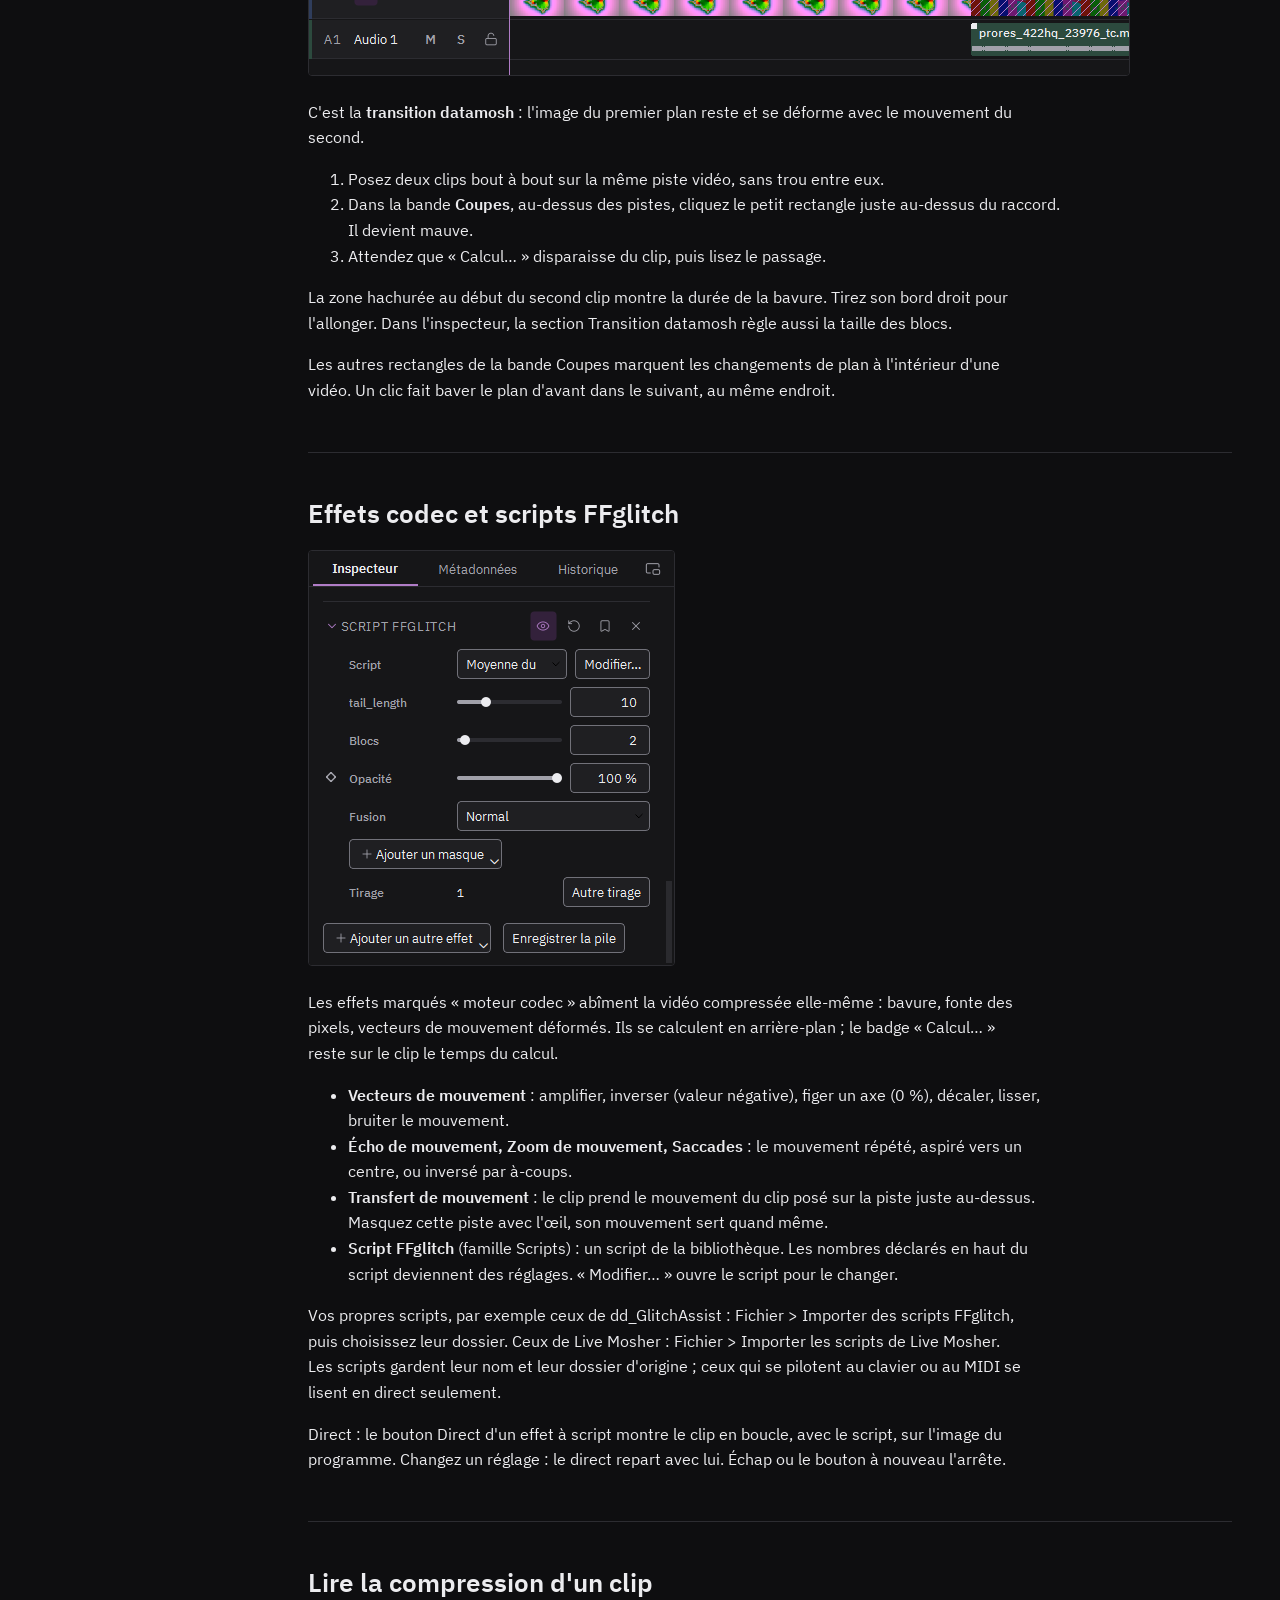
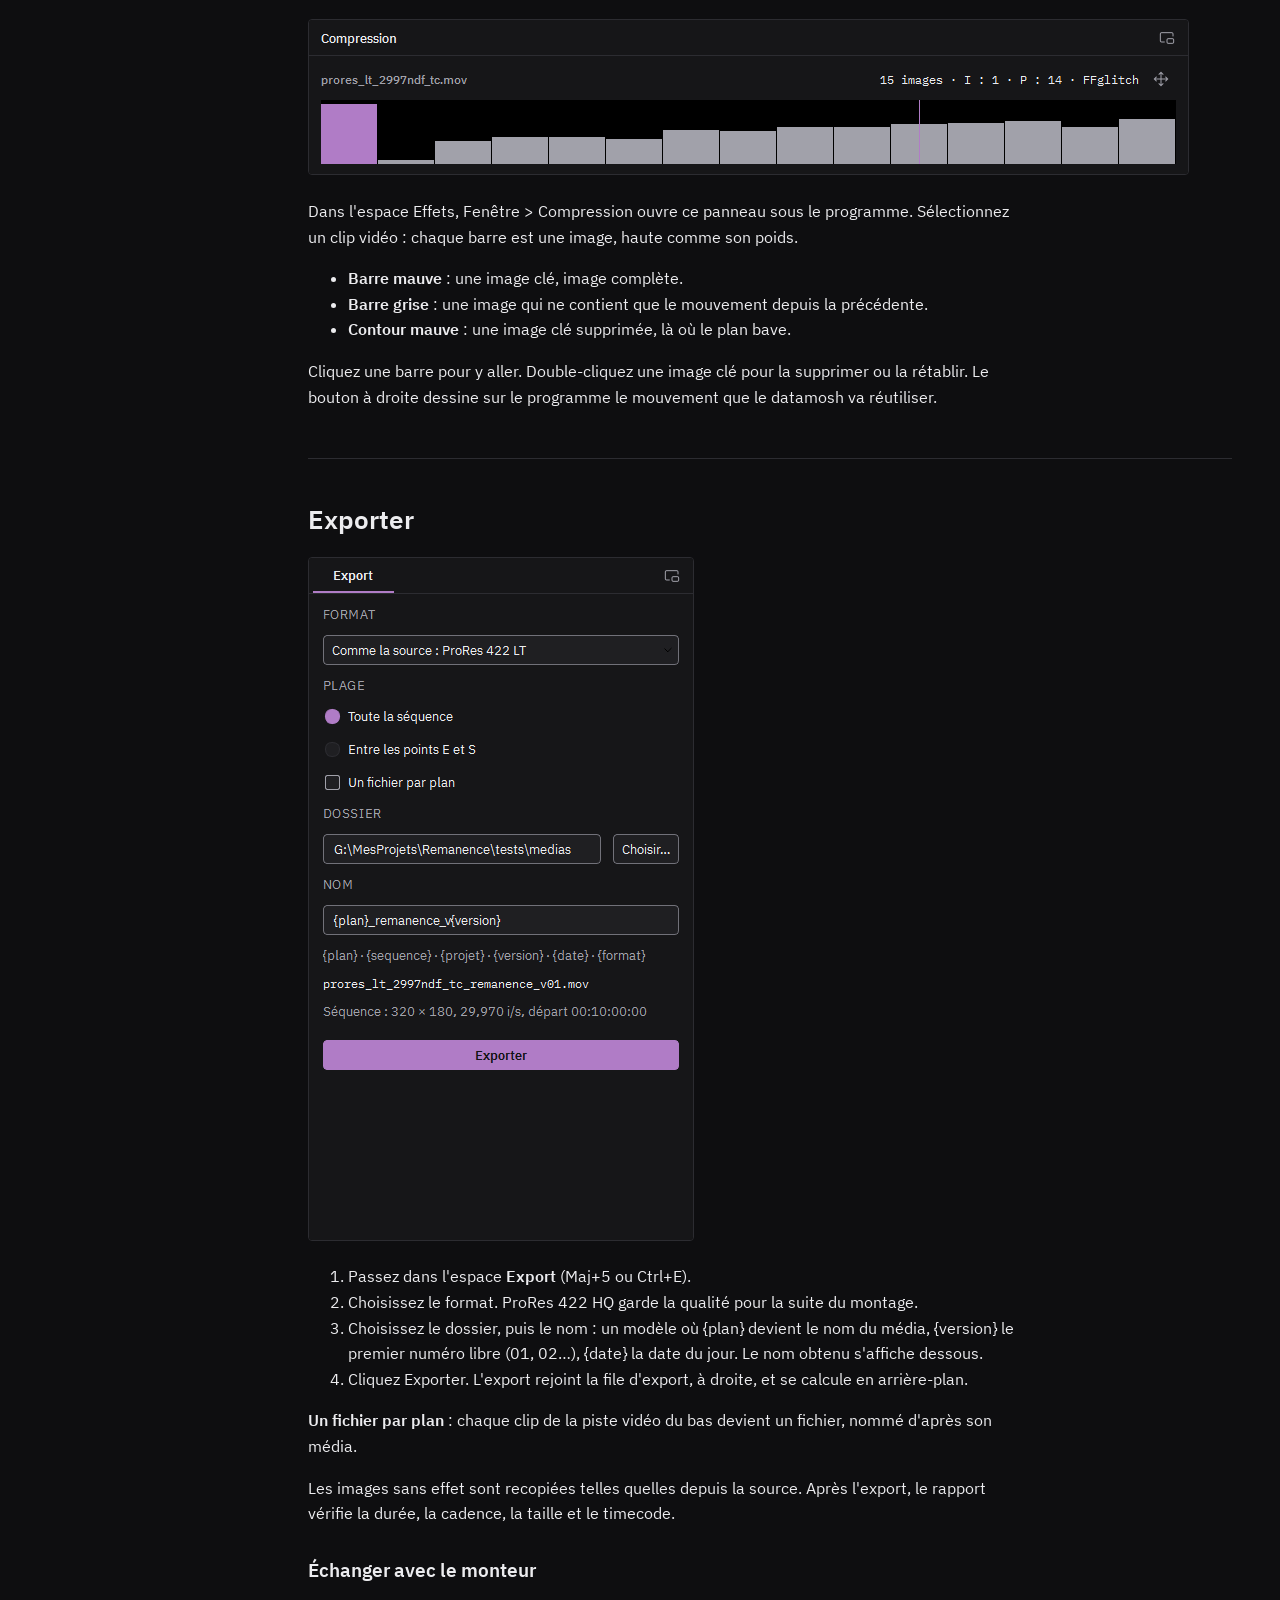
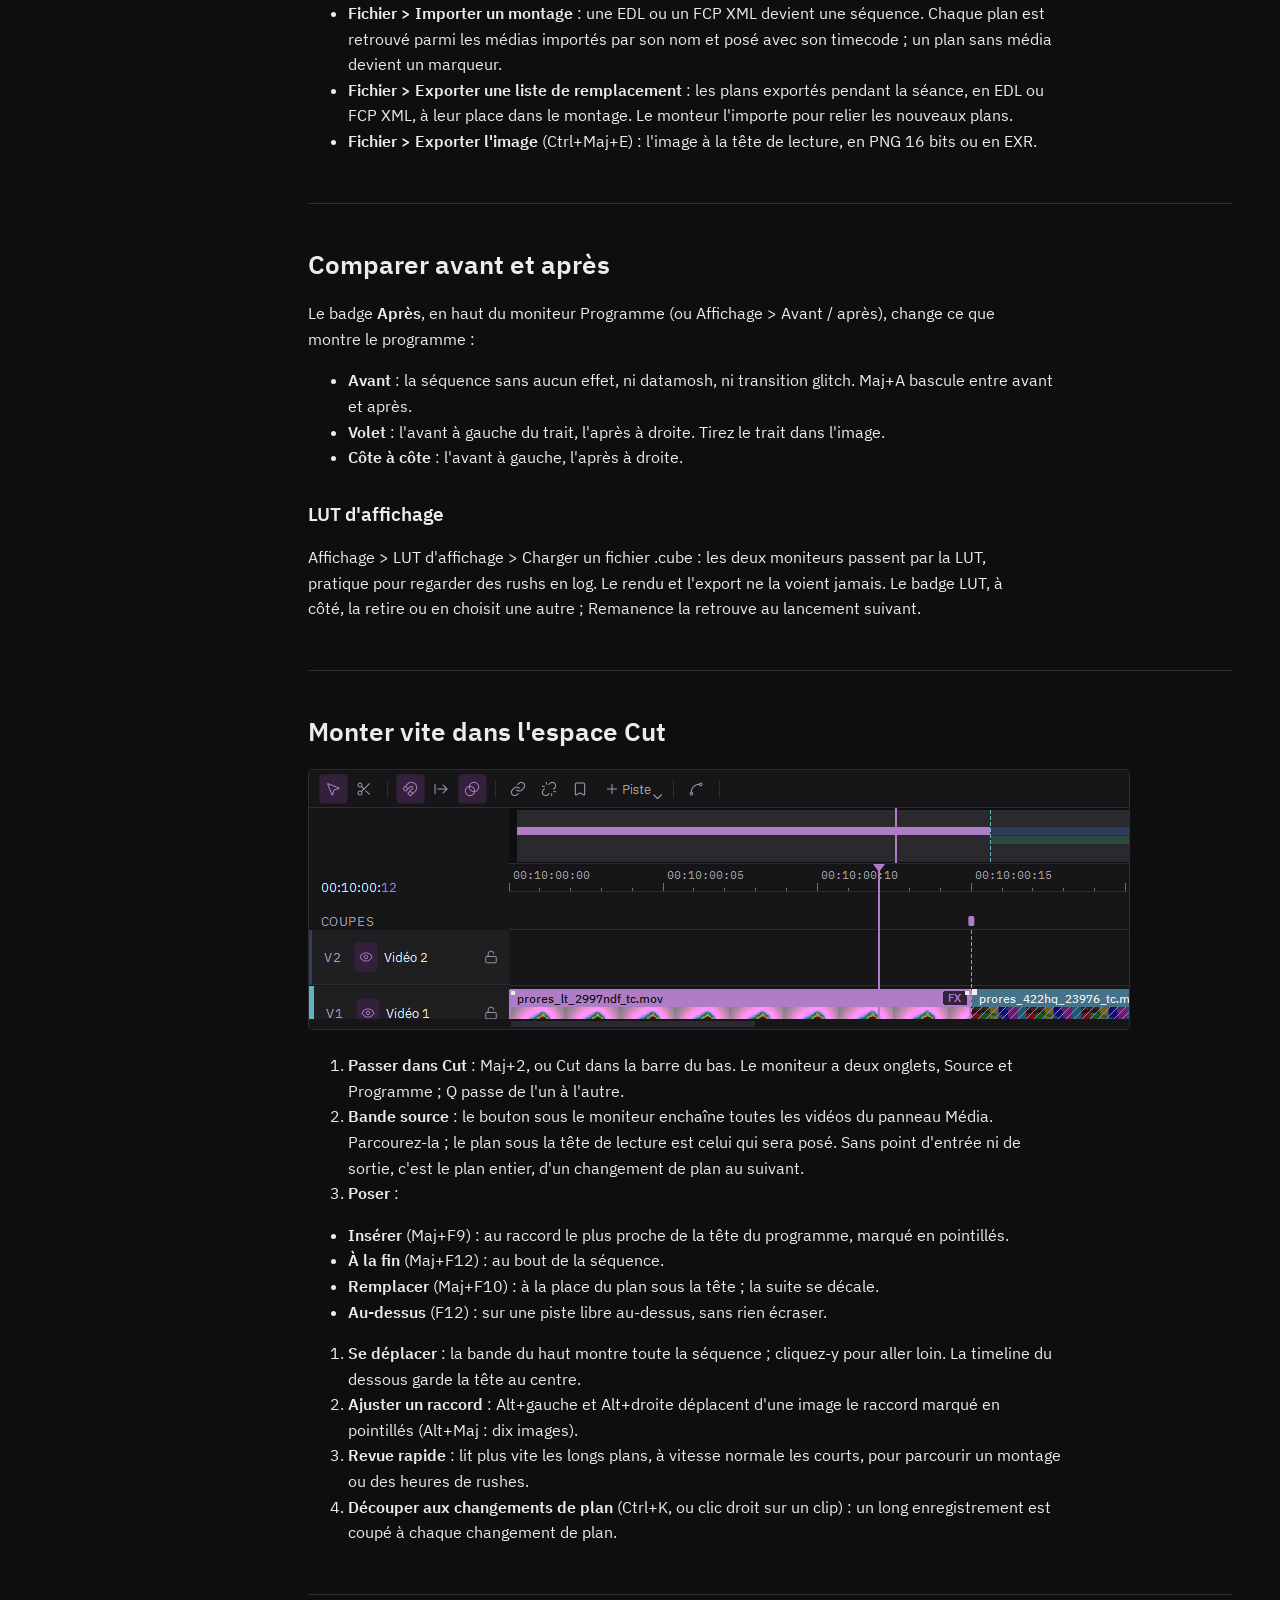
==== commit ec86272c: "Étape 13, lot 3 : équivalents des scripts de Live Mosher Gravité, Échange des axes, Sens unique et T" ====
--- a/remanence/ressources/guide/index.html
+++ b/remanence/ressources/guide/index.html
@@ -216,7 +216,8 @@
 <li><strong>Transfert de mouvement</strong> : le clip prend le mouvement du clip posé sur la piste juste au-dessus. Masquez cette piste avec l'œil, son mouvement sert quand même.</li>
 <li><strong>Script FFglitch</strong> (famille Scripts) : un script de la bibliothèque. Les nombres déclarés en haut du script deviennent des réglages. « Modifier… » ouvre le script pour le changer.</li>
 </ul>
-<p>Vos propres scripts, par exemple ceux de dd_GlitchAssist : Fichier &gt; Importer des scripts FFglitch, puis choisissez leur dossier. Ceux de Live Mosher : Fichier &gt; Importer les scripts de Live Mosher. Les scripts gardent leur nom et leur dossier d'origine ; ceux qui se pilotent au clavier ou au MIDI se lisent en direct seulement.</p></section>
+<p>Vos propres scripts, par exemple ceux de dd_GlitchAssist : Fichier &gt; Importer des scripts FFglitch, puis choisissez leur dossier. Ceux de Live Mosher : Fichier &gt; Importer les scripts de Live Mosher. Les scripts gardent leur nom et leur dossier d'origine ; ceux qui se pilotent au clavier ou au MIDI se lisent en direct seulement.</p>
+<p>Direct : le bouton Direct d'un effet à script montre le clip en boucle, avec le script, sur l'image du programme. Changez un réglage : le direct repart avec lui. Échap ou le bouton à nouveau l'arrête.</p></section>
 <section><h2 id="aide-07-compression">Lire la compression d&#x27;un clip</h2>
 <figure><img alt="Panneau Compression" src="../aide/compression.png"></figure>
 <p>Dans l'espace Effets, Fenêtre &gt; Compression ouvre ce panneau sous le programme. Sélectionnez un clip vidéo : chaque barre est une image, haute comme son poids.</p>
@@ -311,13 +312,17 @@
 <div class="effets">
 <div class="effet"><img alt="Bavure par flux optique" src="images/effets/bavure_flux.png"><h4>Bavure par flux optique</h4><p class="moteur">Calculé à part</p><p>Réglages : Image de référence, Force, Lissage, Rafraîchissement.</p><p>Préréglages : Matière qui glisse, Bavure qui se dissipe, Coulée violente.</p></div>
 <div class="effet"><img alt="Bloom" src="images/effets/bloom.png"><h4>Bloom</h4><p class="moteur">Calculé à part</p><p>Réglages : Instant, Durée, Blocs.</p><p>Préréglages : Fonte courte, Fonte lente, Fonte dès le début.</p></div>
+<div class="effet"><img alt="Gravité" src="images/effets/gravite.png"><h4>Gravité</h4><p class="moteur">Calculé à part</p><p>Réglages : Direction, Force, Fréquence, Blocs.</p><p>Préréglages : Gravité, Antigravité, Chutes au hasard.</p></div>
 <div class="effet"><img alt="Inversion par saccades" src="images/effets/inversion_saccades.png"><h4>Inversion par saccades</h4><p class="moteur">Calculé à part</p><p>Réglages : Fréquence, Durée, Intensité, Blocs.</p><p>Préréglages : Saccades rares, Longues saccades, Saccades fréquentes.</p></div>
 <div class="effet"><img alt="Persistance" src="images/effets/persistance.png"><h4>Persistance</h4><p class="moteur">Calculé à part</p><p>Réglages : Persistance, Force, Lissage, Éclaircir.</p><p>Préréglages : Traînées, Fantômes lumineux, Écho court.</p></div>
+<div class="effet"><img alt="Sens unique" src="images/effets/sens_unique.png"><h4>Sens unique</h4><p class="moteur">Calculé à part</p><p>Réglages : Vers le bas, Vers le haut, Vers la gauche, Vers la droite, Fréquence, Blocs.</p><p>Préréglages : Chute seule, Montée seule, Vers la gauche et le haut.</p></div>
 <div class="effet"><img alt="Suppression d&#x27;images clés" src="images/effets/suppression_cles.png"><h4>Suppression d&#x27;images clés</h4><p class="moteur">Calculé à part</p><p>Réglages : Début, Fin, Blocs.</p><p>Préréglages : Bavure aux coupes, Bavure grossière, Seconde moitié.</p></div>
+<div class="effet"><img alt="Tourbillon" src="images/effets/tourbillon.png"><h4>Tourbillon</h4><p class="moteur">Calculé à part</p><p>Réglages : Force, Centre X, Centre Y, Fréquence, Blocs.</p><p>Préréglages : Tourbillon, Tourbillon inverse, Tourbillons au hasard.</p></div>
 <div class="effet"><img alt="Transfert de mouvement" src="images/effets/transfert_mouvement.png"><h4>Transfert de mouvement</h4><p class="moteur">Calculé à part</p><p>Réglages : Force, Blocs.</p><p>Préréglages : Mouvement emprunté, Mouvement mêlé, Mouvement en blocs.</p></div>
-<div class="effet"><img alt="Vecteurs de mouvement" src="images/effets/vecteurs.png"><h4>Vecteurs de mouvement</h4><p class="moteur">Calculé à part</p><p>Réglages : Horizontal, Vertical, Décalage X, Décalage Y, Moyenne, Bruit, Blocs.</p><p>Préréglages : Mouvement amplifié, Mouvement inversé, Glissement horizontal, Traînée, Dérive, Grouillement.</p></div>
-<div class="effet"><img alt="Zoom de mouvement" src="images/effets/zoom_mouvement.png"><h4>Zoom de mouvement</h4><p class="moteur">Calculé à part</p><p>Réglages : Force, Centre X, Centre Y, Blocs.</p><p>Préréglages : Aspiration, Explosion, Zoom décentré.</p></div>
+<div class="effet"><img alt="Vecteurs de mouvement" src="images/effets/vecteurs.png"><h4>Vecteurs de mouvement</h4><p class="moteur">Calculé à part</p><p>Réglages : Horizontal, Vertical, Décalage X, Décalage Y, Moyenne, Bruit, Blocs.</p><p>Préréglages : Mouvement amplifié, Mouvement inversé, Glissement horizontal, Traînée, Dérive, Grouillement, Miroir horizontal, Miroir vertical, Double vitesse.</p></div>
+<div class="effet"><img alt="Zoom de mouvement" src="images/effets/zoom_mouvement.png"><h4>Zoom de mouvement</h4><p class="moteur">Calculé à part</p><p>Réglages : Force, Centre X, Centre Y, Blocs.</p><p>Préréglages : Aspiration, Explosion, Zoom décentré, Coup de zoom.</p></div>
 <div class="effet"><img alt="Zoom par saccades" src="images/effets/zoom_saccades.png"><h4>Zoom par saccades</h4><p class="moteur">Calculé à part</p><p>Réglages : Fréquence, Durée, Intensité, Blocs.</p><p>Préréglages : Coups de zoom, Grands coups de zoom, Zoom nerveux.</p></div>
+<div class="effet"><img alt="Échange des axes" src="images/effets/echange_axes.png"><h4>Échange des axes</h4><p class="moteur">Calculé à part</p><p>Réglages : Fréquence, Blocs.</p><p>Préréglages : Échange, Échanges au hasard, Échanges rares.</p></div>
 <div class="effet"><img alt="Écho de mouvement" src="images/effets/echo_mouvement.png"><h4>Écho de mouvement</h4><p class="moteur">Calculé à part</p><p>Réglages : Retard, Retour, Blocs.</p><p>Préréglages : Écho, Échos qui s&#x27;accumulent, Écho lointain.</p></div>
 </div>
 <h3>Corruption</h3>
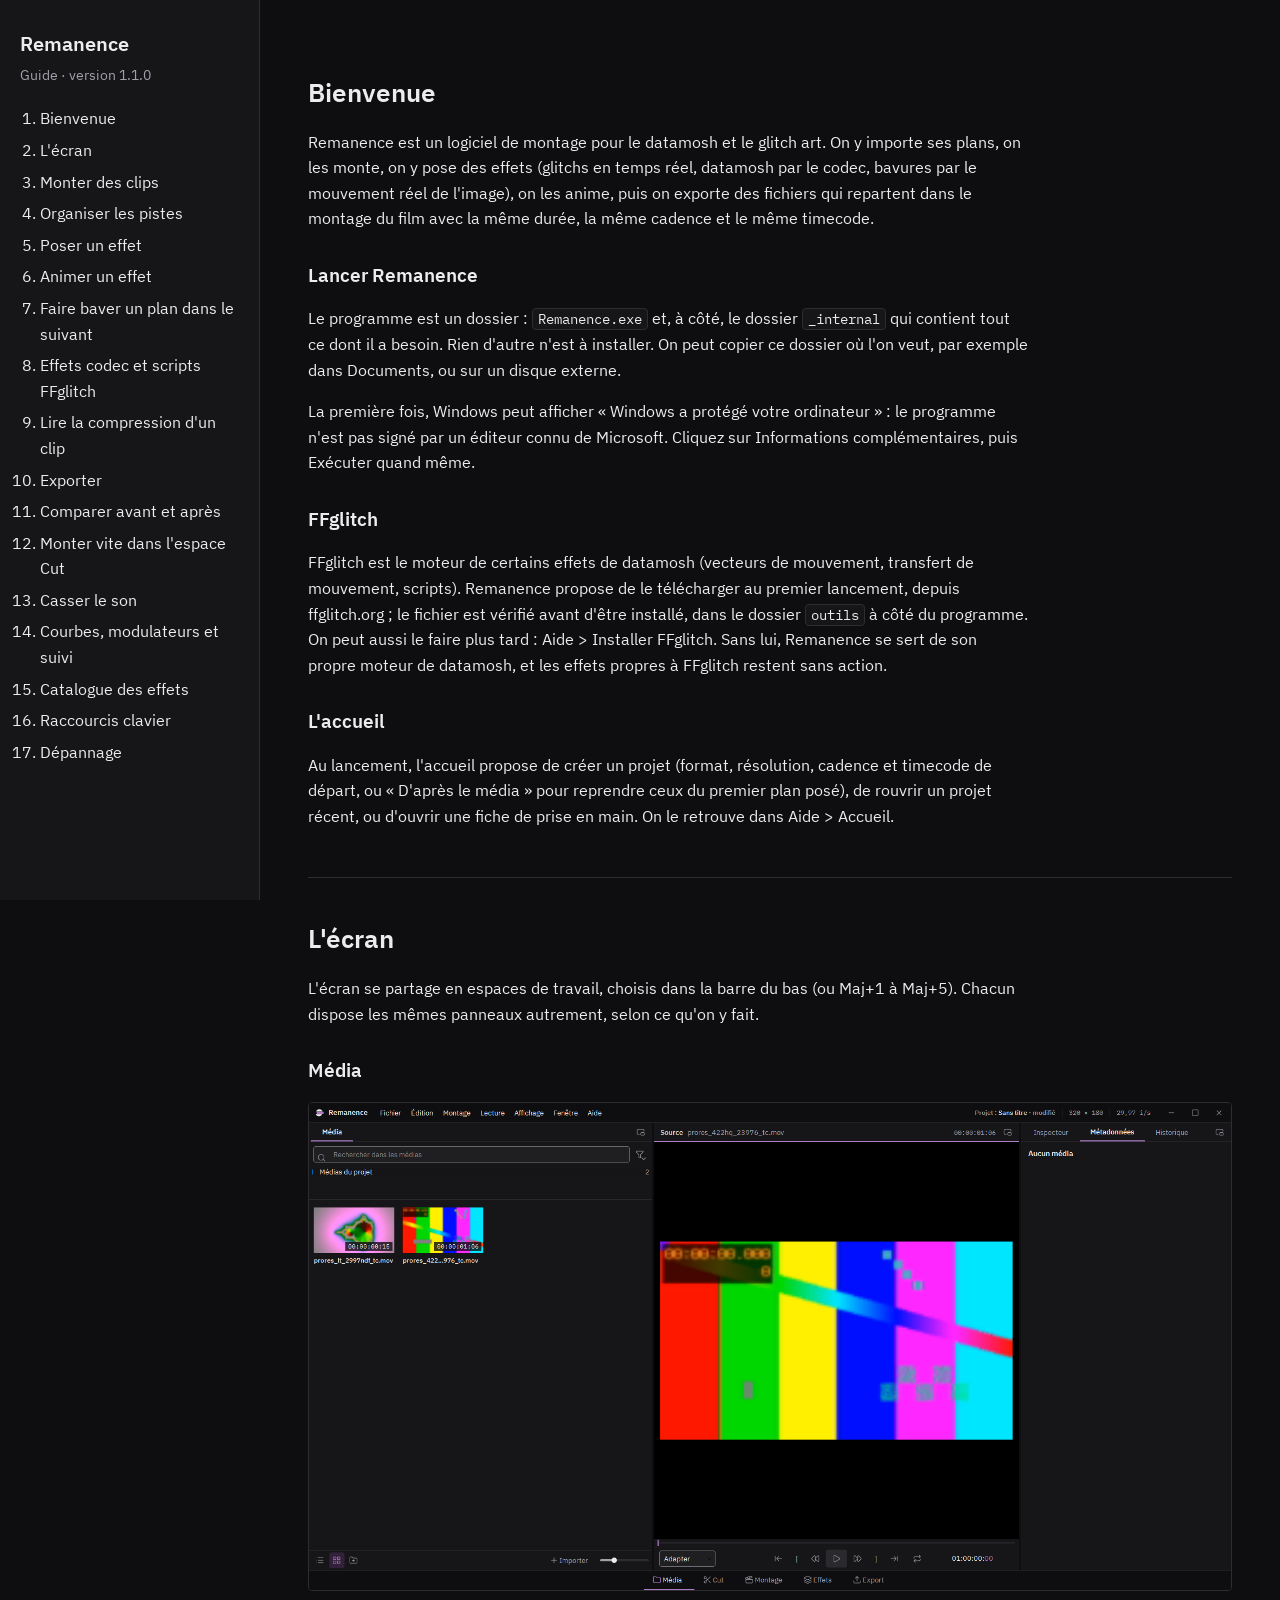
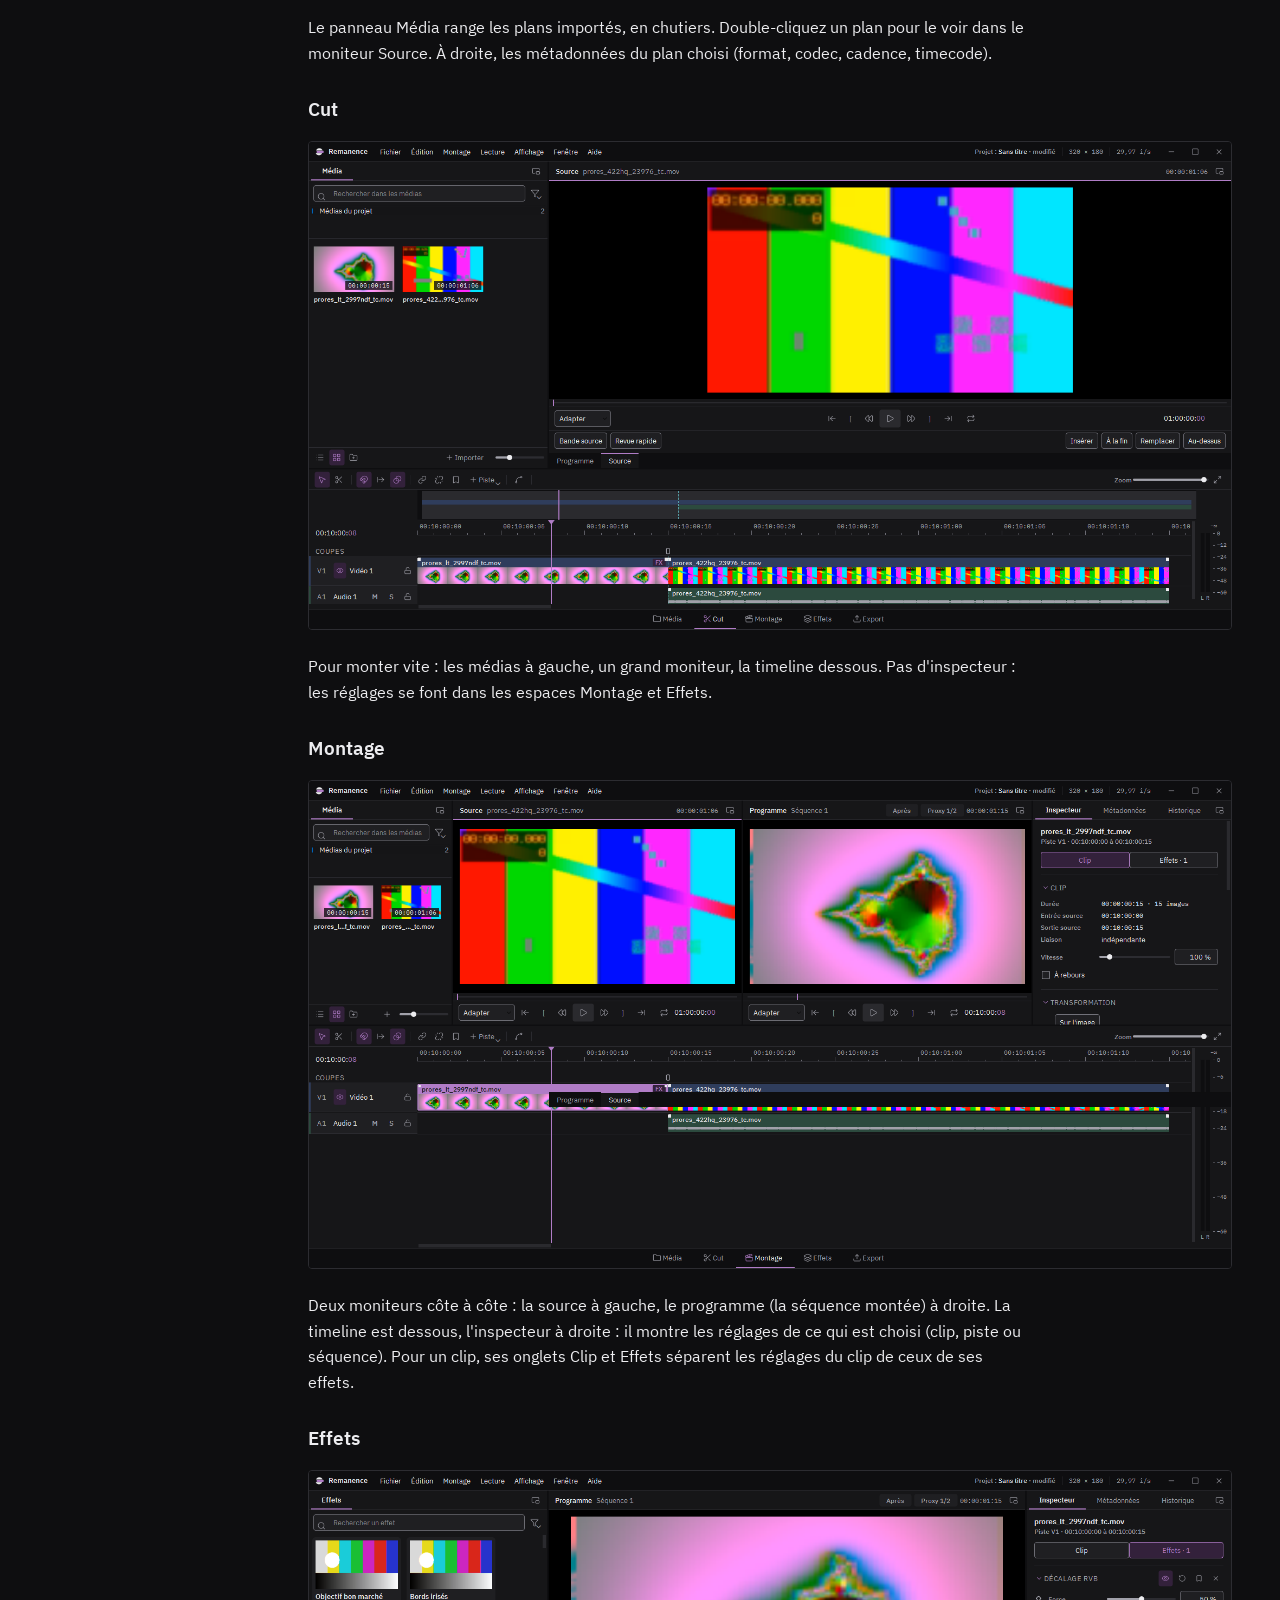
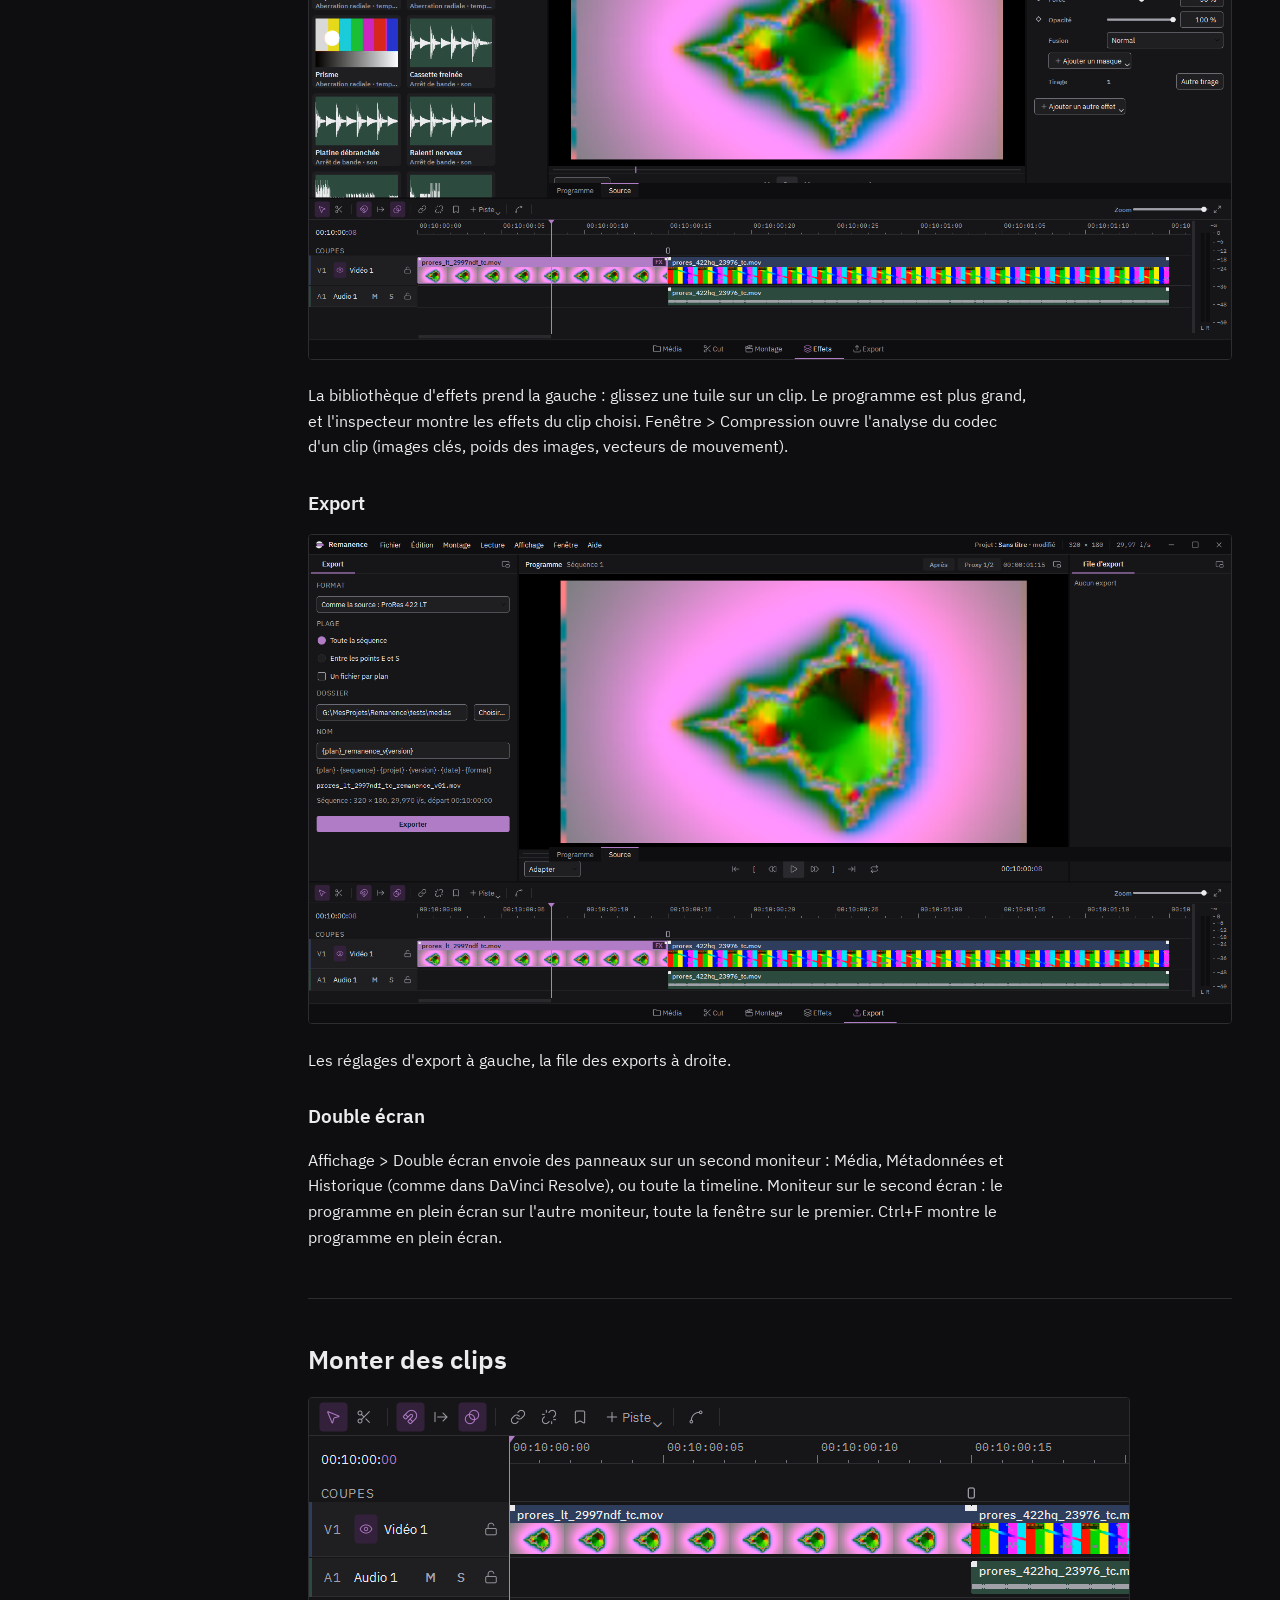
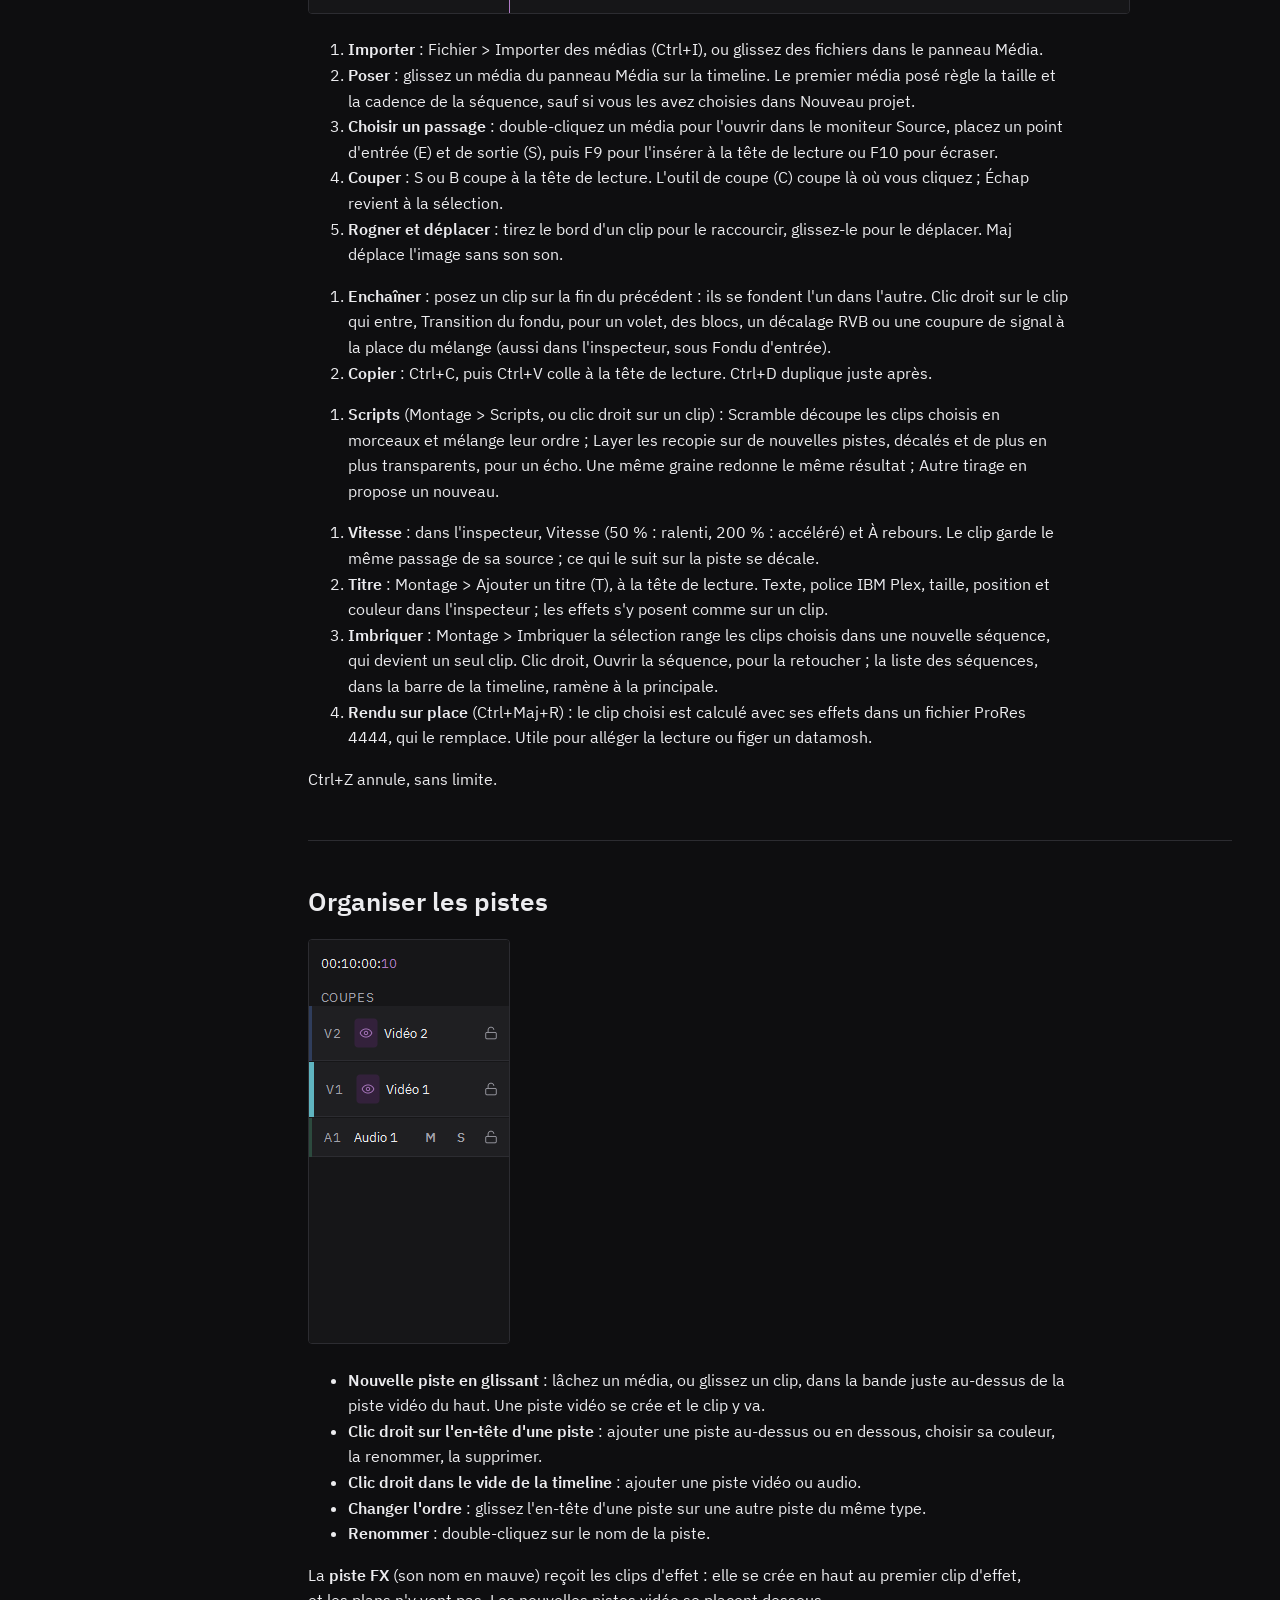
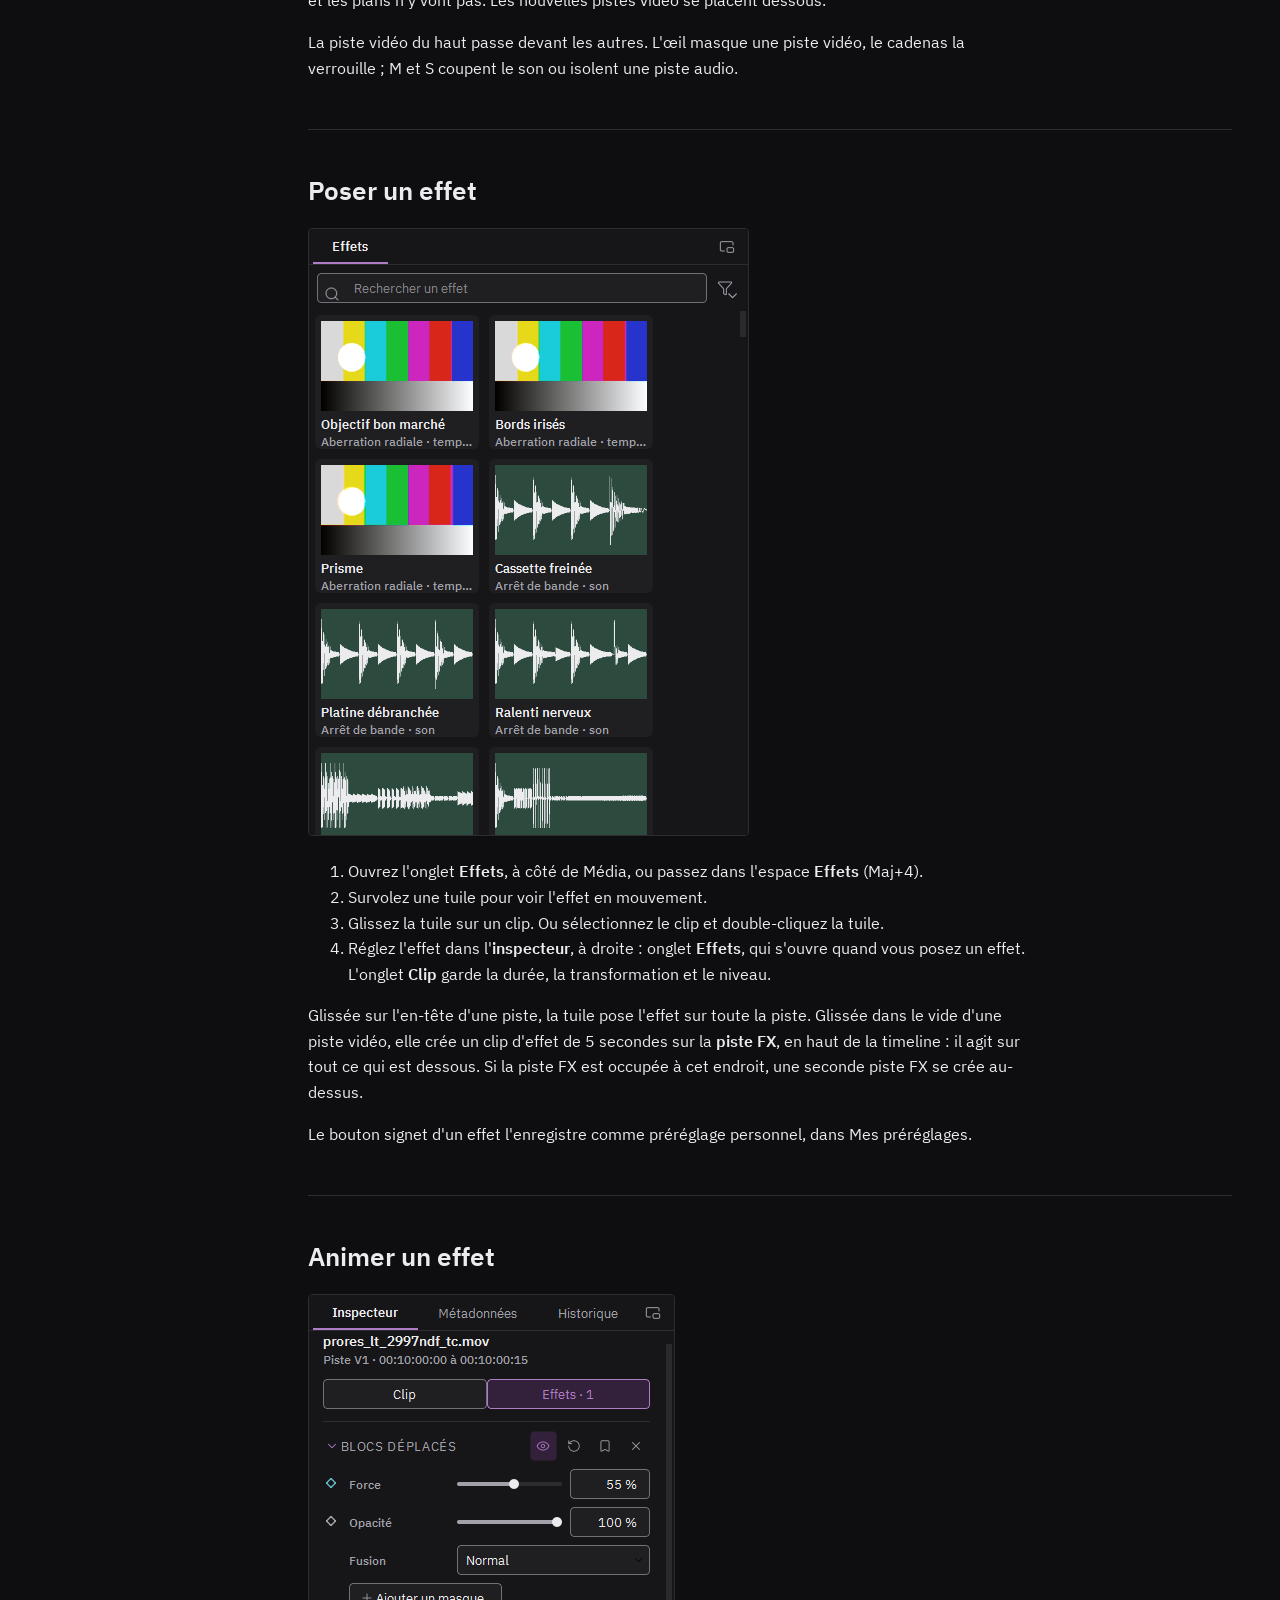
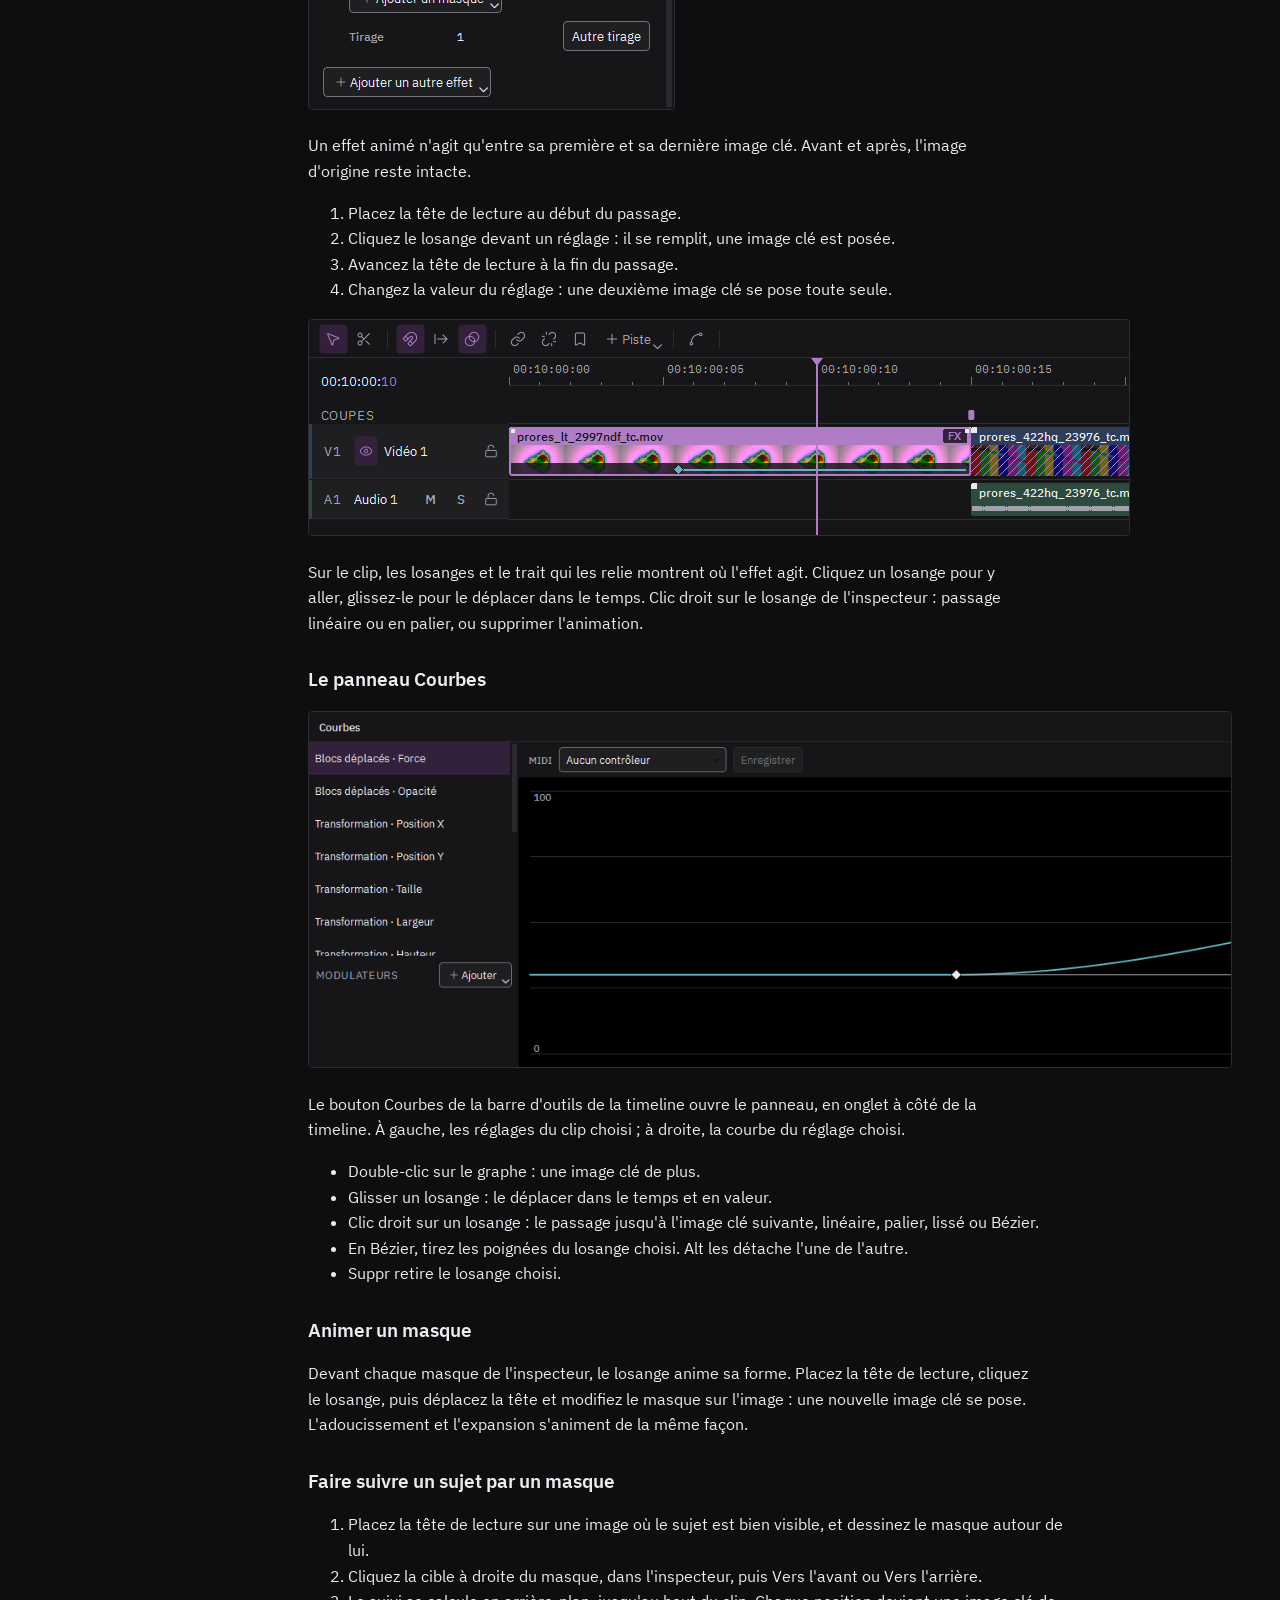
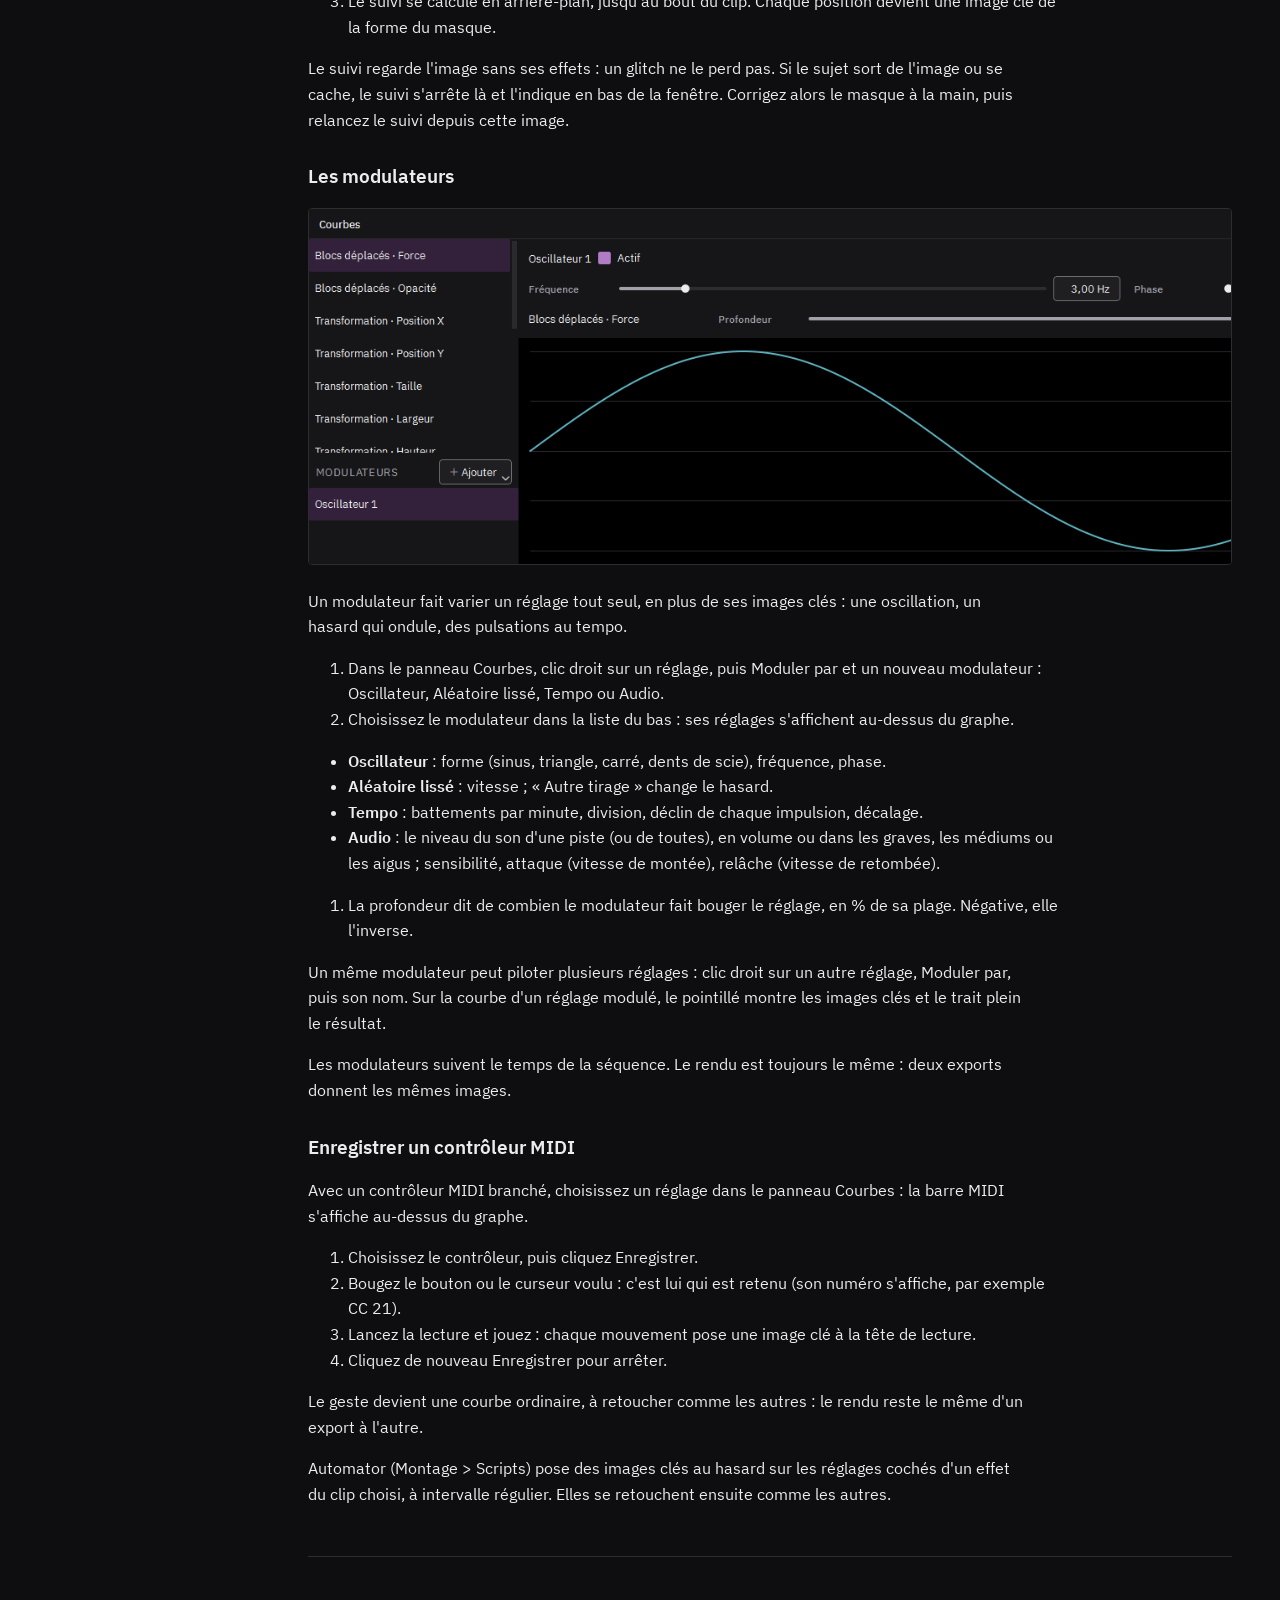
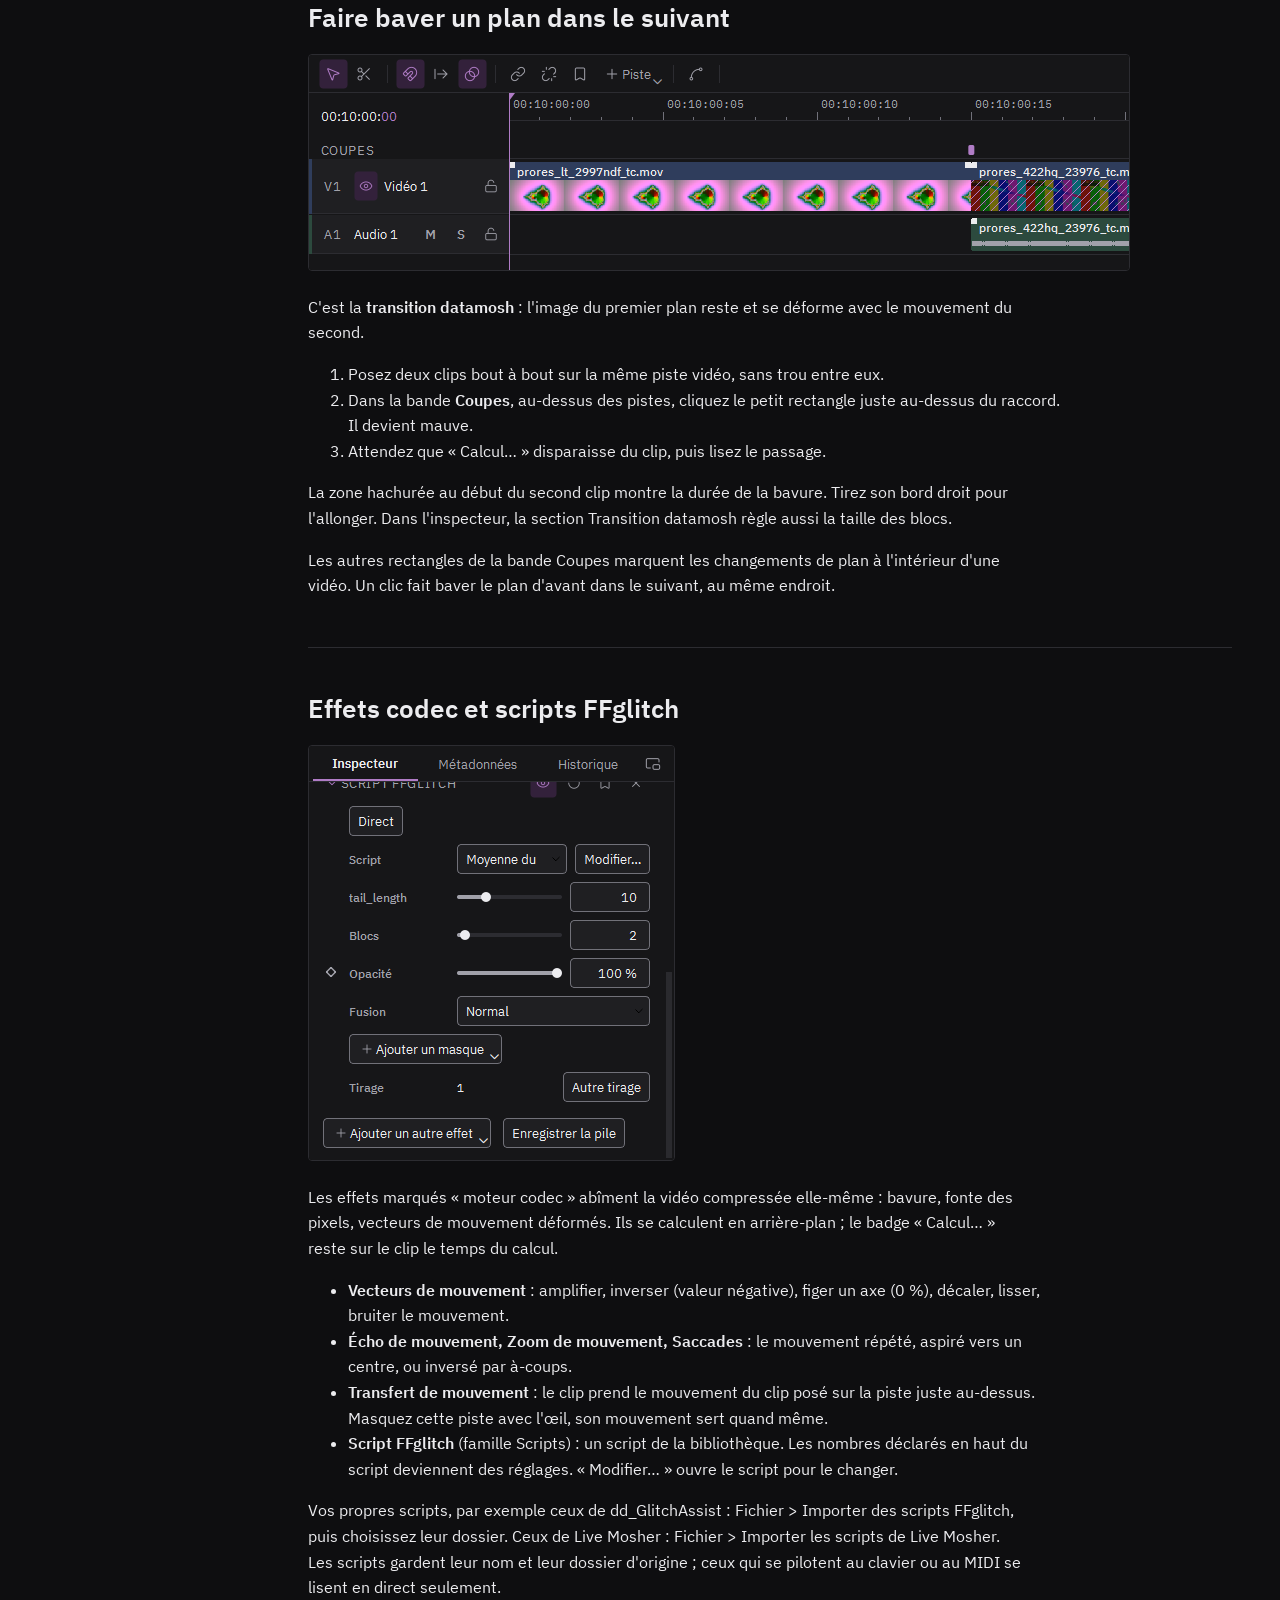
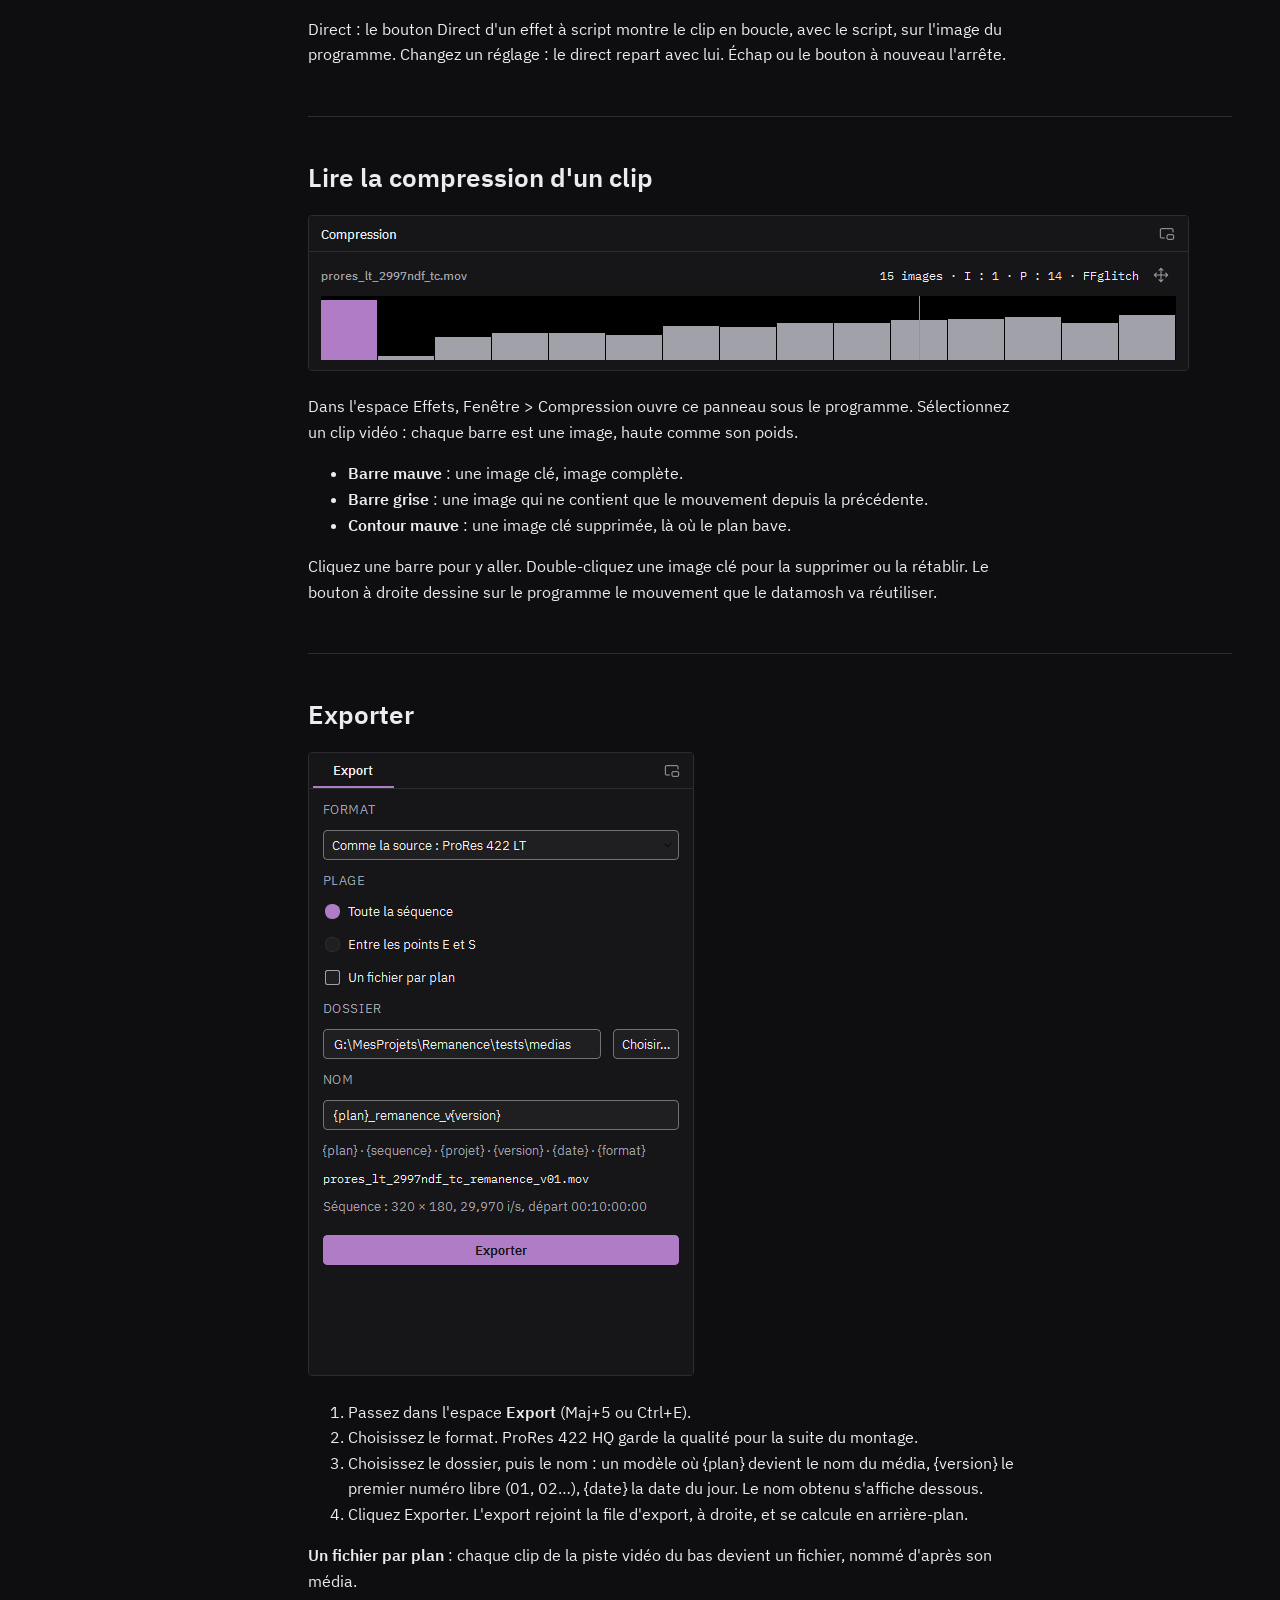
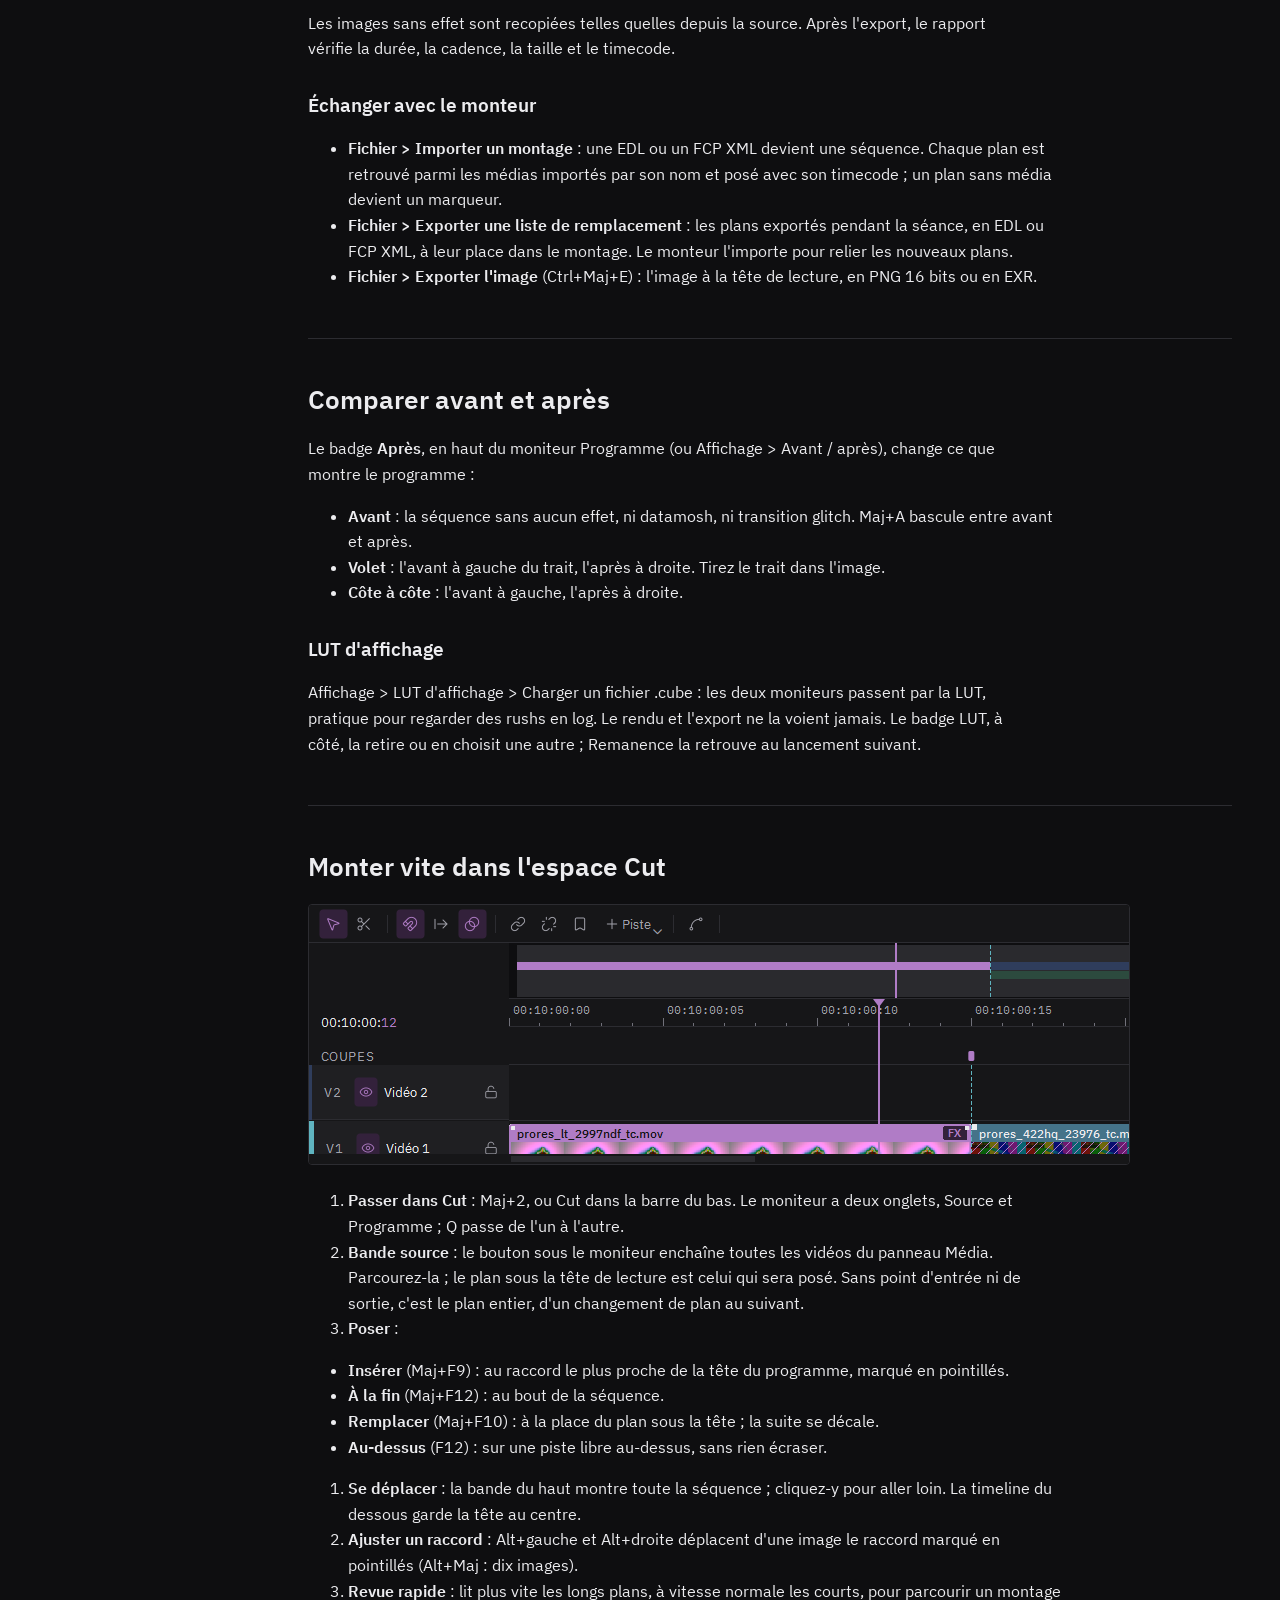
==== commit e7fb7659: "Étape 13, lot 5 : onglets de l'inspecteur, piste FX, moniteur sur l'écran 2 Inspecteur d'un clip en " ====
--- a/remanence/ressources/guide/index.html
+++ b/remanence/ressources/guide/index.html
@@ -48,7 +48,7 @@
 </style>
 </head>
 <body>
-<nav><h1>Remanence</h1><p>Guide · version 1.0.0</p><ol>
+<nav><h1>Remanence</h1><p>Guide · version 1.1.0</p><ol>
 <li><a href="#00-bienvenue">Bienvenue</a></li>
 <li><a href="#01-ecran">L&#x27;écran</a></li>
 <li><a href="#aide-01-monter">Monter des clips</a></li>
@@ -87,7 +87,7 @@
 <p>Pour monter vite : les médias à gauche, un grand moniteur, la timeline dessous. Pas d'inspecteur : les réglages se font dans les espaces Montage et Effets.</p>
 <h3>Montage</h3>
 <figure><img alt="Espace Montage" src="images/espace-montage.png"></figure>
-<p>Deux moniteurs côte à côte : la source à gauche, le programme (la séquence montée) à droite. La timeline est dessous, l'inspecteur à droite : il montre les réglages de ce qui est choisi (clip, piste ou séquence).</p>
+<p>Deux moniteurs côte à côte : la source à gauche, le programme (la séquence montée) à droite. La timeline est dessous, l'inspecteur à droite : il montre les réglages de ce qui est choisi (clip, piste ou séquence). Pour un clip, ses onglets Clip et Effets séparent les réglages du clip de ceux de ses effets.</p>
 <h3>Effets</h3>
 <figure><img alt="Espace Effets" src="images/espace-effets.png"></figure>
 <p>La bibliothèque d'effets prend la gauche : glissez une tuile sur un clip. Le programme est plus grand, et l'inspecteur montre les effets du clip choisi. Fenêtre &gt; Compression ouvre l'analyse du codec d'un clip (images clés, poids des images, vecteurs de mouvement).</p>
@@ -95,7 +95,7 @@
 <figure><img alt="Espace Export" src="images/espace-export.png"></figure>
 <p>Les réglages d'export à gauche, la file des exports à droite.</p>
 <h3>Double écran</h3>
-<p>Affichage &gt; Double écran envoie des panneaux sur un second moniteur : Média, Métadonnées et Historique (comme dans DaVinci Resolve), ou toute la timeline. Ctrl+F montre le programme en plein écran.</p></section>
+<p>Affichage &gt; Double écran envoie des panneaux sur un second moniteur : Média, Métadonnées et Historique (comme dans DaVinci Resolve), ou toute la timeline. Moniteur sur le second écran : le programme en plein écran sur l'autre moniteur, toute la fenêtre sur le premier. Ctrl+F montre le programme en plein écran.</p></section>
 <section><h2 id="aide-01-monter">Monter des clips</h2>
 <figure><img alt="Timeline avec deux clips" src="../aide/montage.png"></figure>
 <ol>
@@ -128,6 +128,7 @@
 <li><strong>Changer l'ordre</strong> : glissez l'en-tête d'une piste sur une autre piste du même type.</li>
 <li><strong>Renommer</strong> : double-cliquez sur le nom de la piste.</li>
 </ul>
+<p>La <strong>piste FX</strong> (son nom en mauve) reçoit les clips d'effet : elle se crée en haut au premier clip d'effet, et les plans n'y vont pas. Les nouvelles pistes vidéo se placent dessous.</p>
 <p>La piste vidéo du haut passe devant les autres. L'œil masque une piste vidéo, le cadenas la verrouille ; M et S coupent le son ou isolent une piste audio.</p></section>
 <section><h2 id="aide-03-effet">Poser un effet</h2>
 <figure><img alt="Bibliothèque d'effets" src="../aide/bibliotheque.png"></figure>
@@ -135,9 +136,9 @@
 <li>Ouvrez l'onglet <strong>Effets</strong>, à côté de Média, ou passez dans l'espace <strong>Effets</strong> (Maj+4).</li>
 <li>Survolez une tuile pour voir l'effet en mouvement.</li>
 <li>Glissez la tuile sur un clip. Ou sélectionnez le clip et double-cliquez la tuile.</li>
-<li>Réglez l'effet dans l'<strong>inspecteur</strong>, à droite.</li>
-</ol>
-<p>Glissée sur l'en-tête d'une piste, la tuile pose l'effet sur toute la piste. Glissée dans le vide d'une piste vidéo, elle crée un clip d'effet de 5 secondes qui agit sur tout ce qui est dessous.</p>
+<li>Réglez l'effet dans l'<strong>inspecteur</strong>, à droite : onglet <strong>Effets</strong>, qui s'ouvre quand vous posez un effet. L'onglet <strong>Clip</strong> garde la durée, la transformation et le niveau.</li>
+</ol>
+<p>Glissée sur l'en-tête d'une piste, la tuile pose l'effet sur toute la piste. Glissée dans le vide d'une piste vidéo, elle crée un clip d'effet de 5 secondes sur la <strong>piste FX</strong>, en haut de la timeline : il agit sur tout ce qui est dessous. Si la piste FX est occupée à cet endroit, une seconde piste FX se crée au-dessus.</p>
 <p>Le bouton signet d'un effet l'enregistre comme préréglage personnel, dans Mes préréglages.</p></section>
 <section><h2 id="aide-04-images-cles">Animer un effet</h2>
 <figure><img alt="Effet dans l'inspecteur" src="../aide/inspecteur.png"></figure>
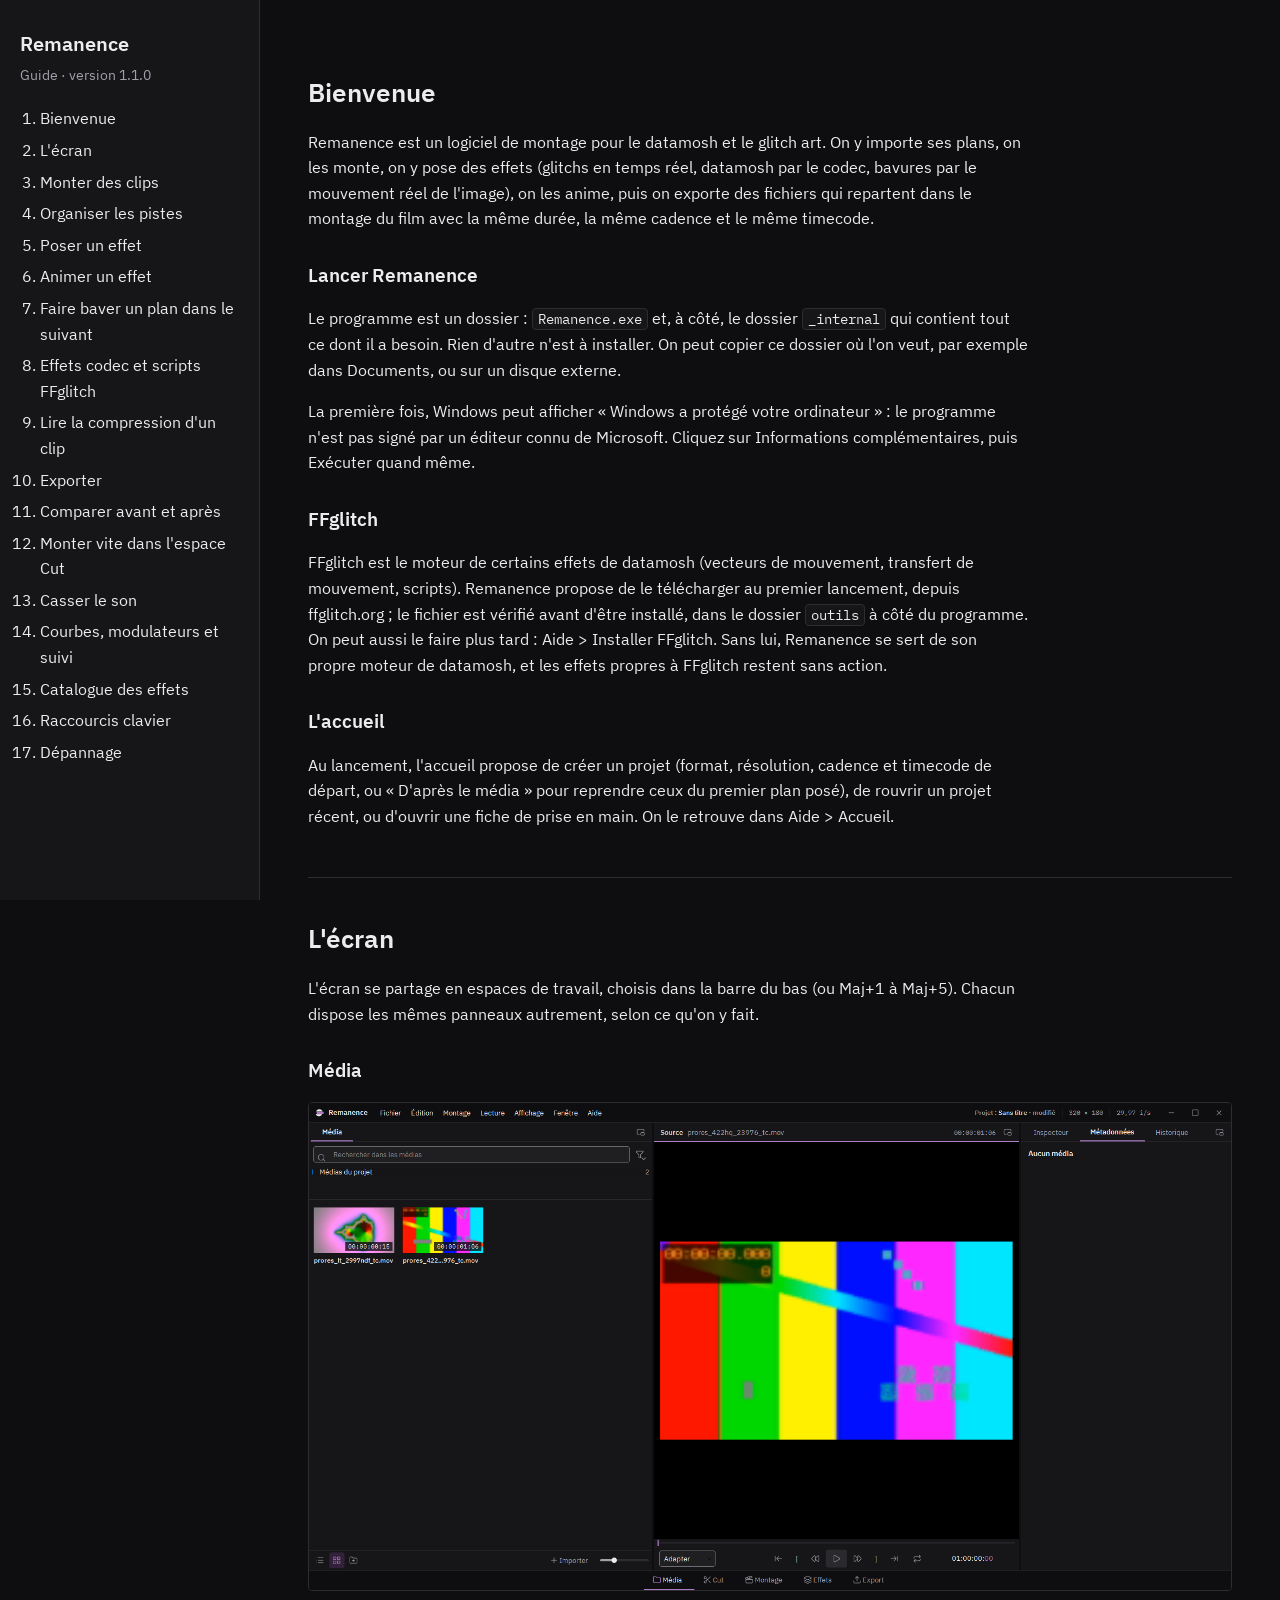
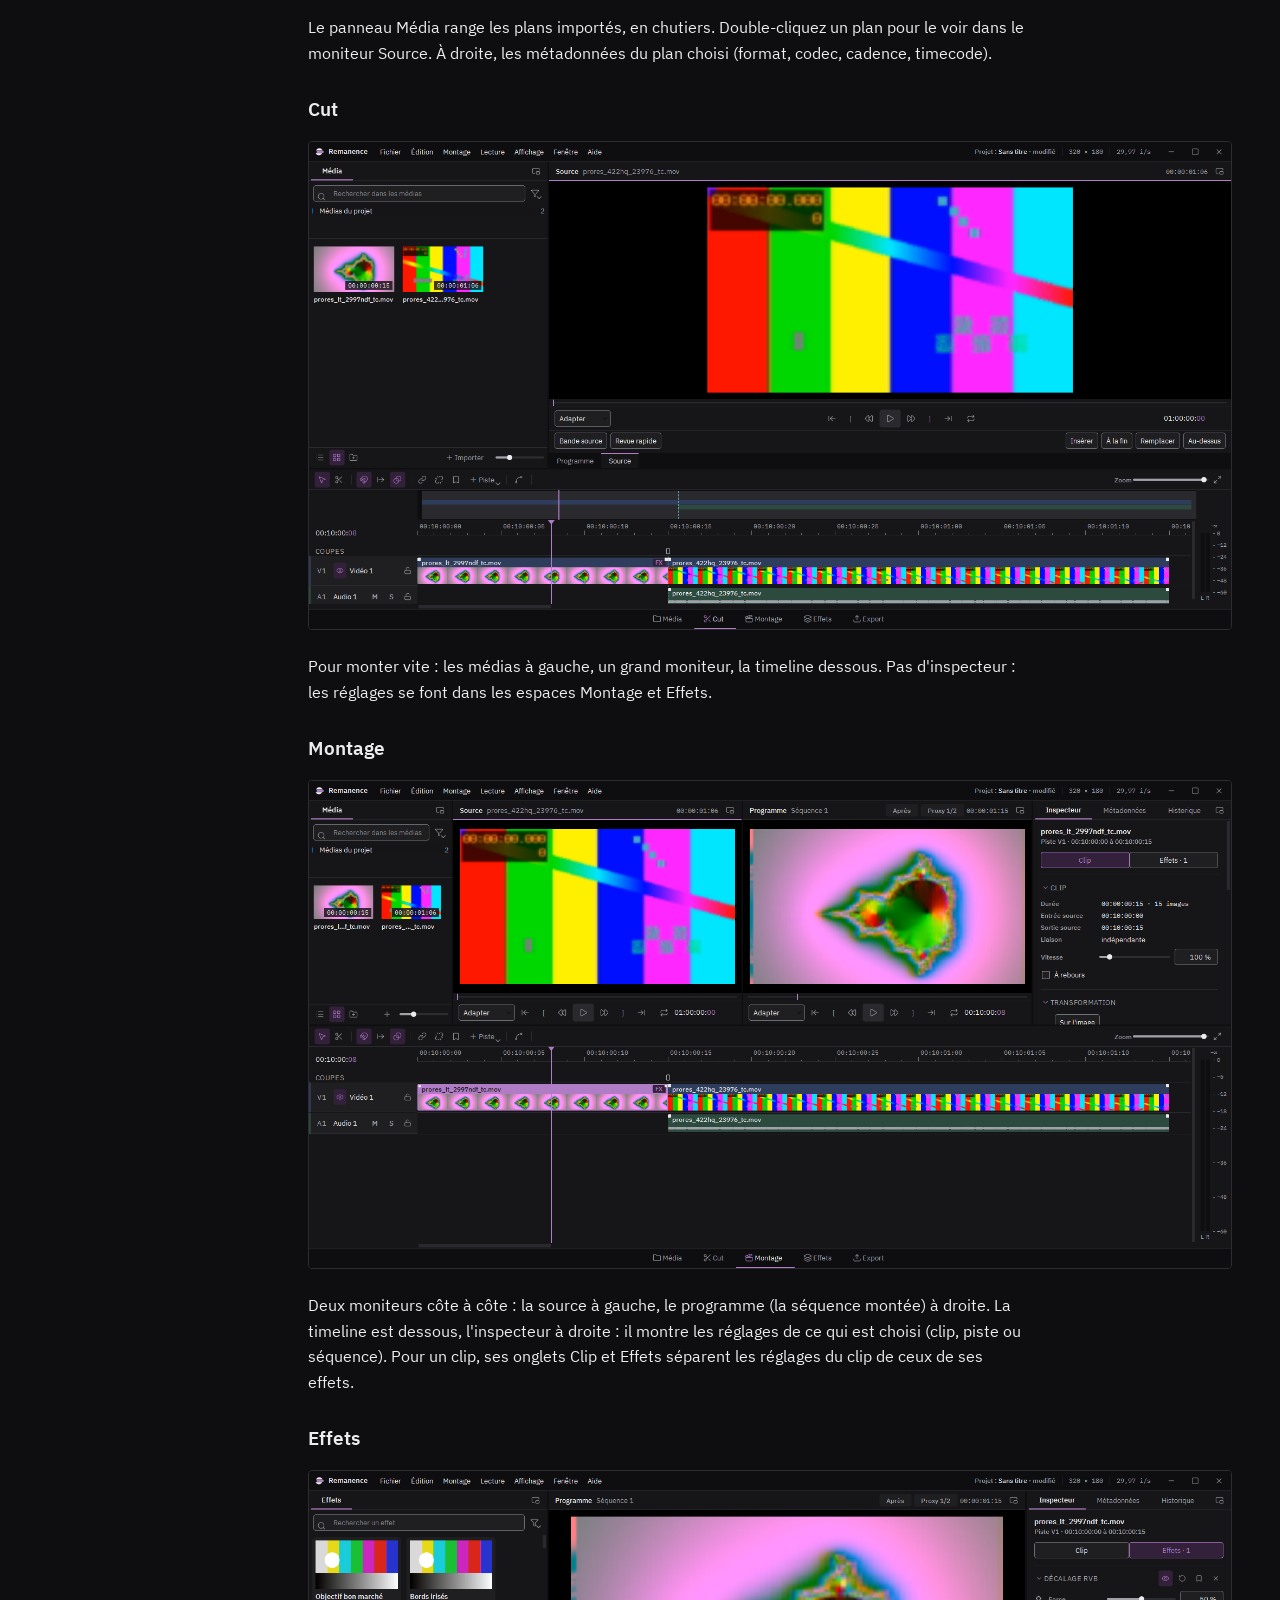
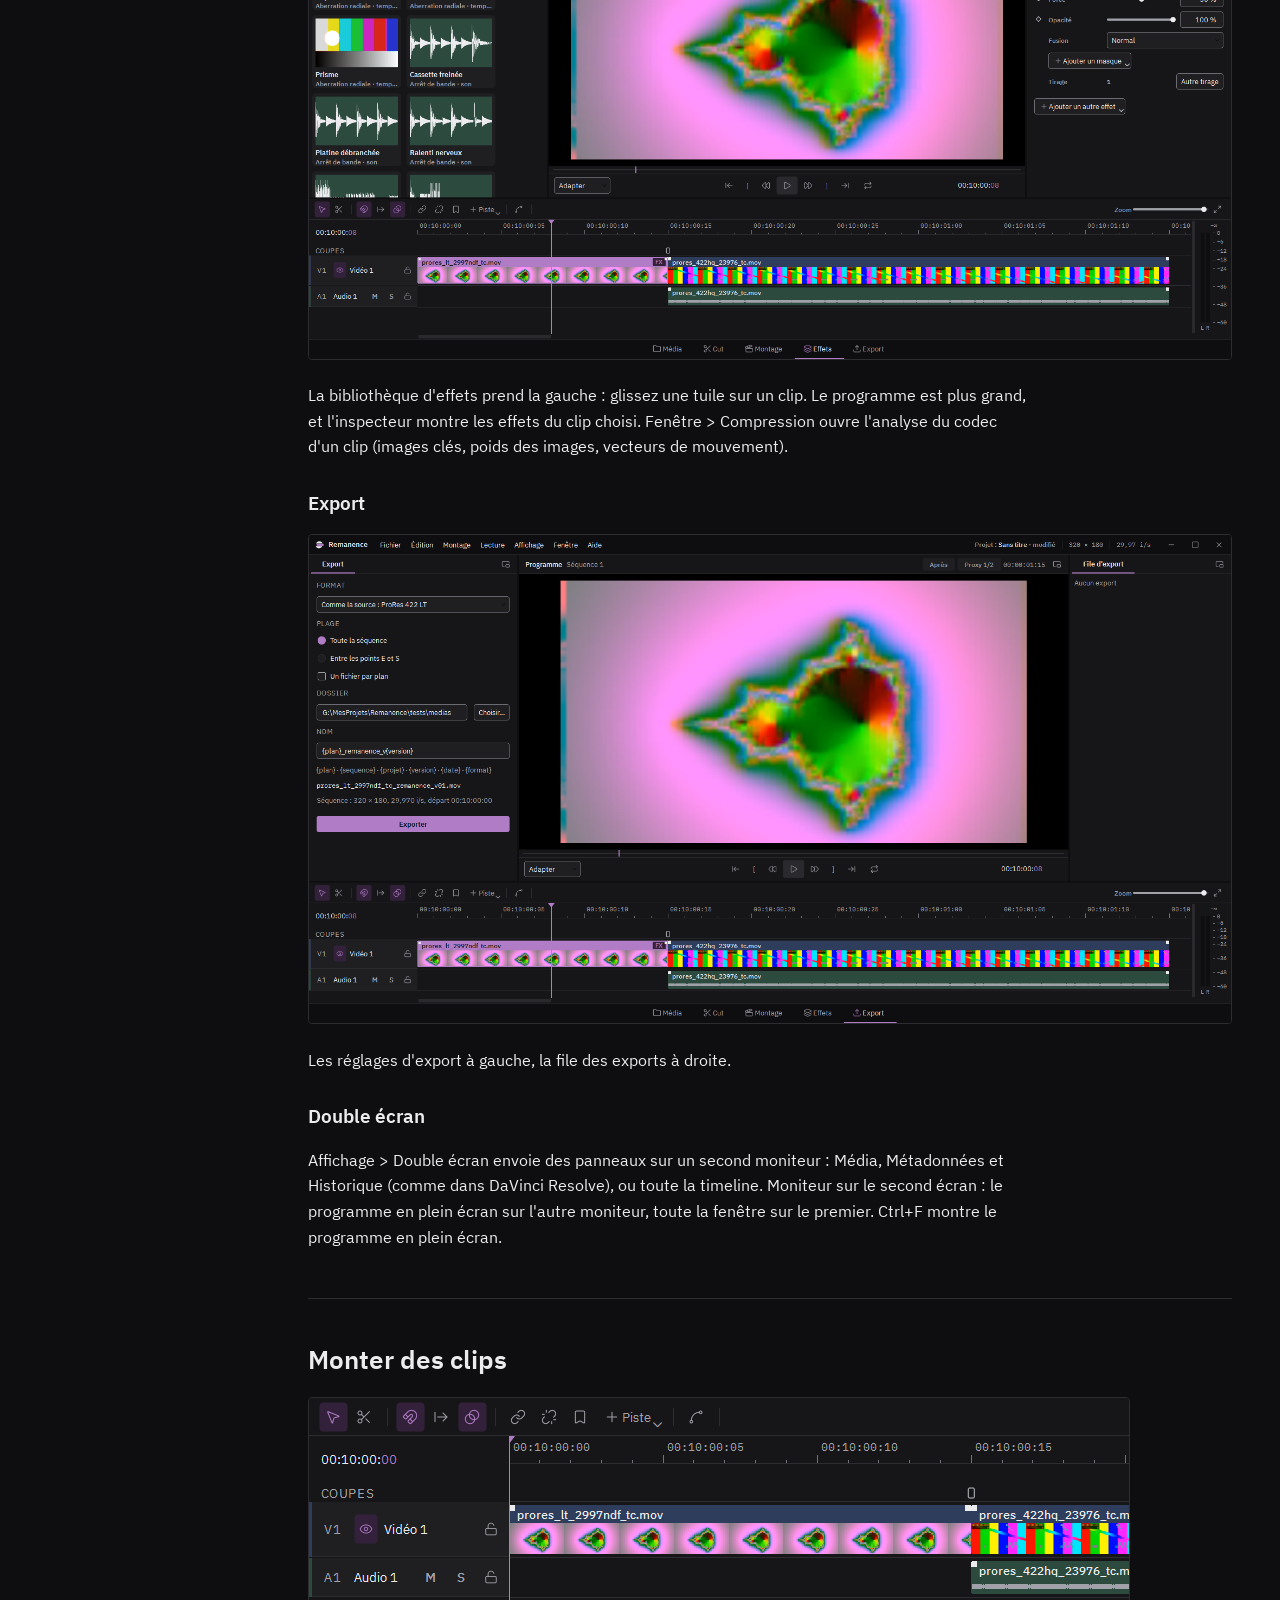
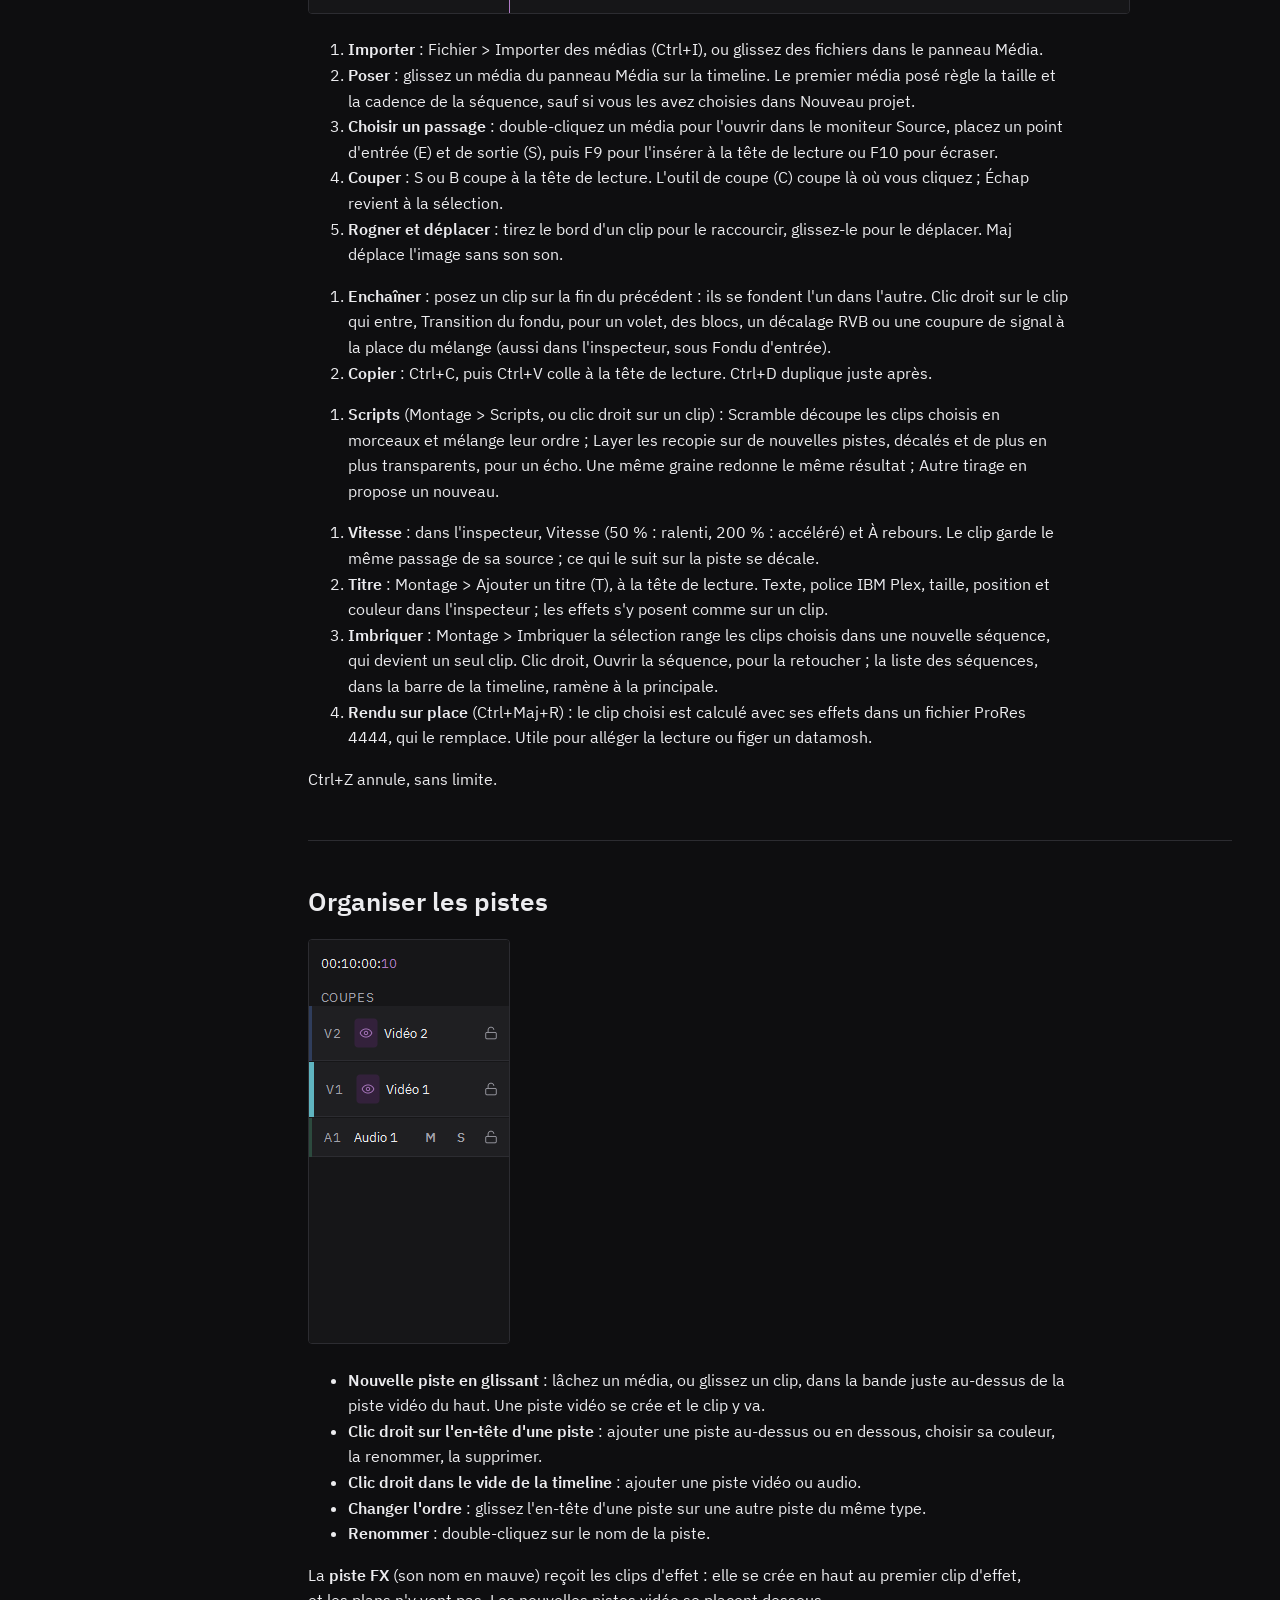
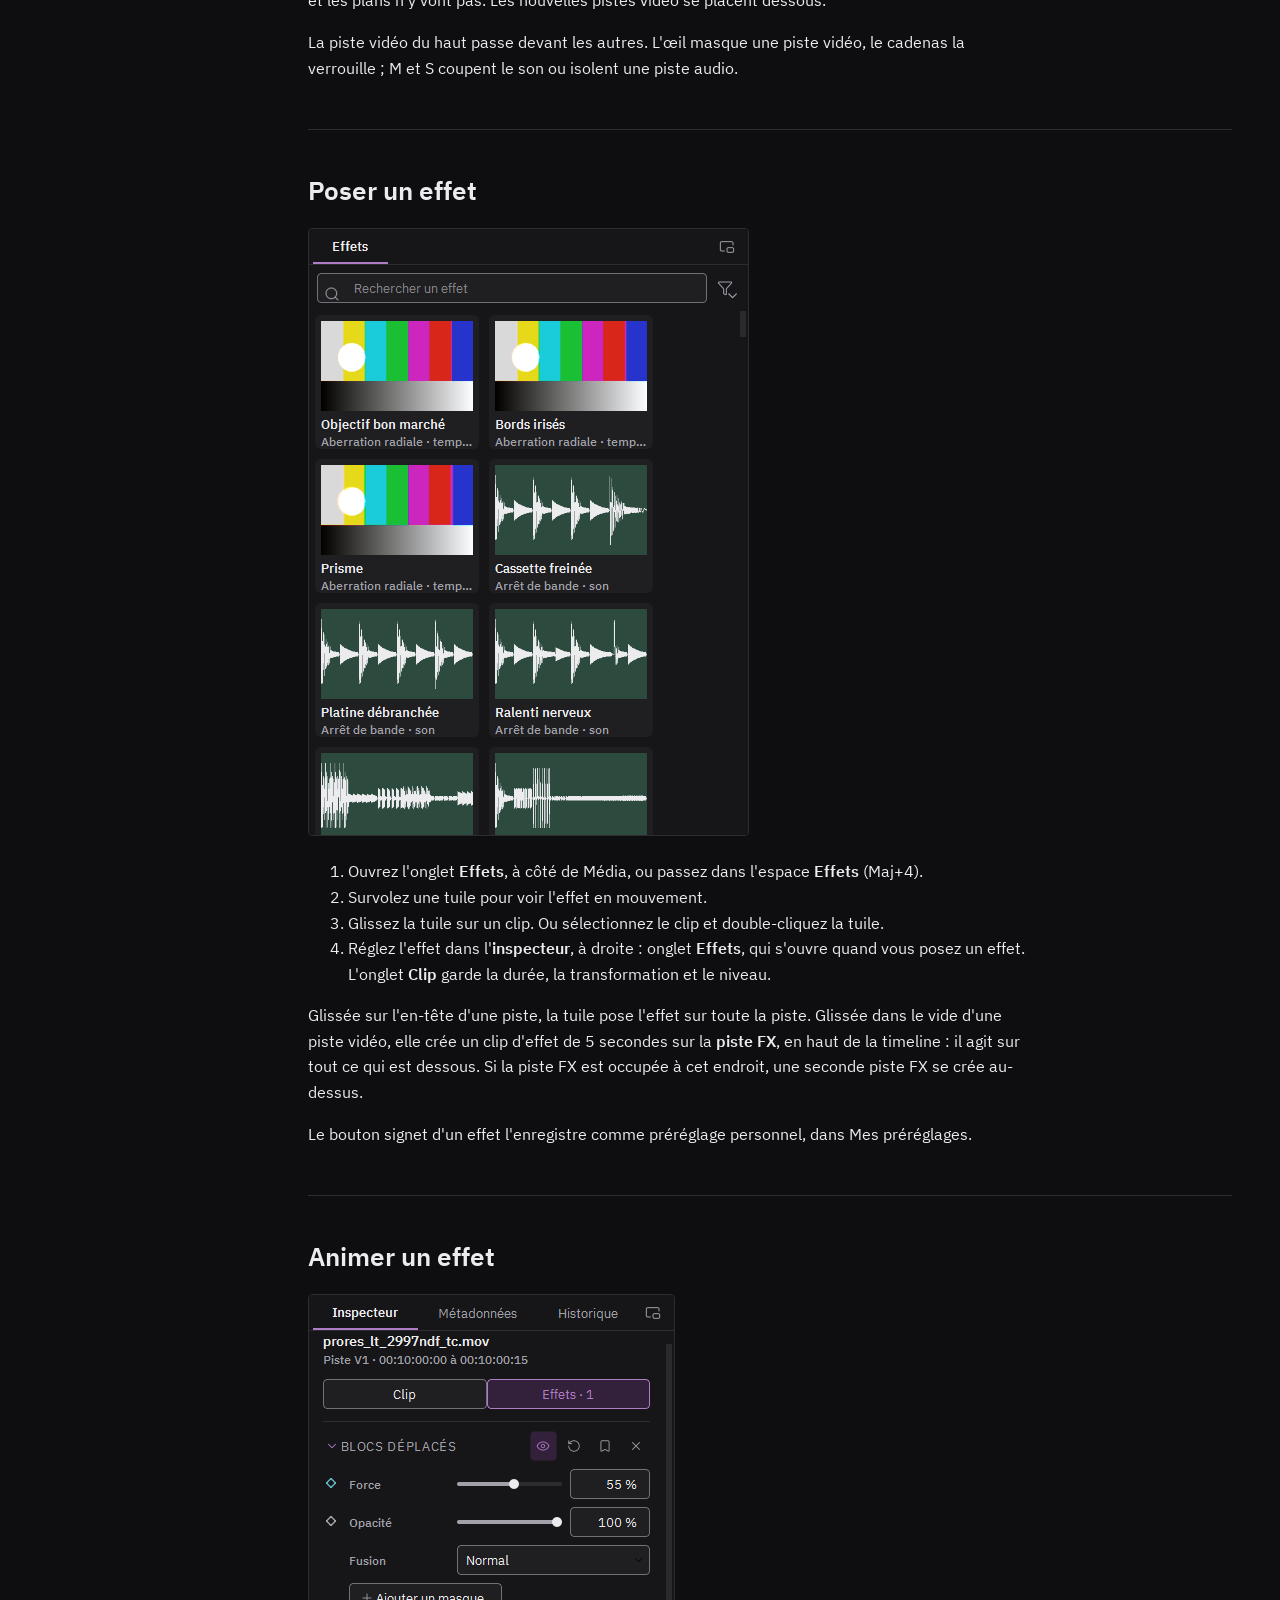
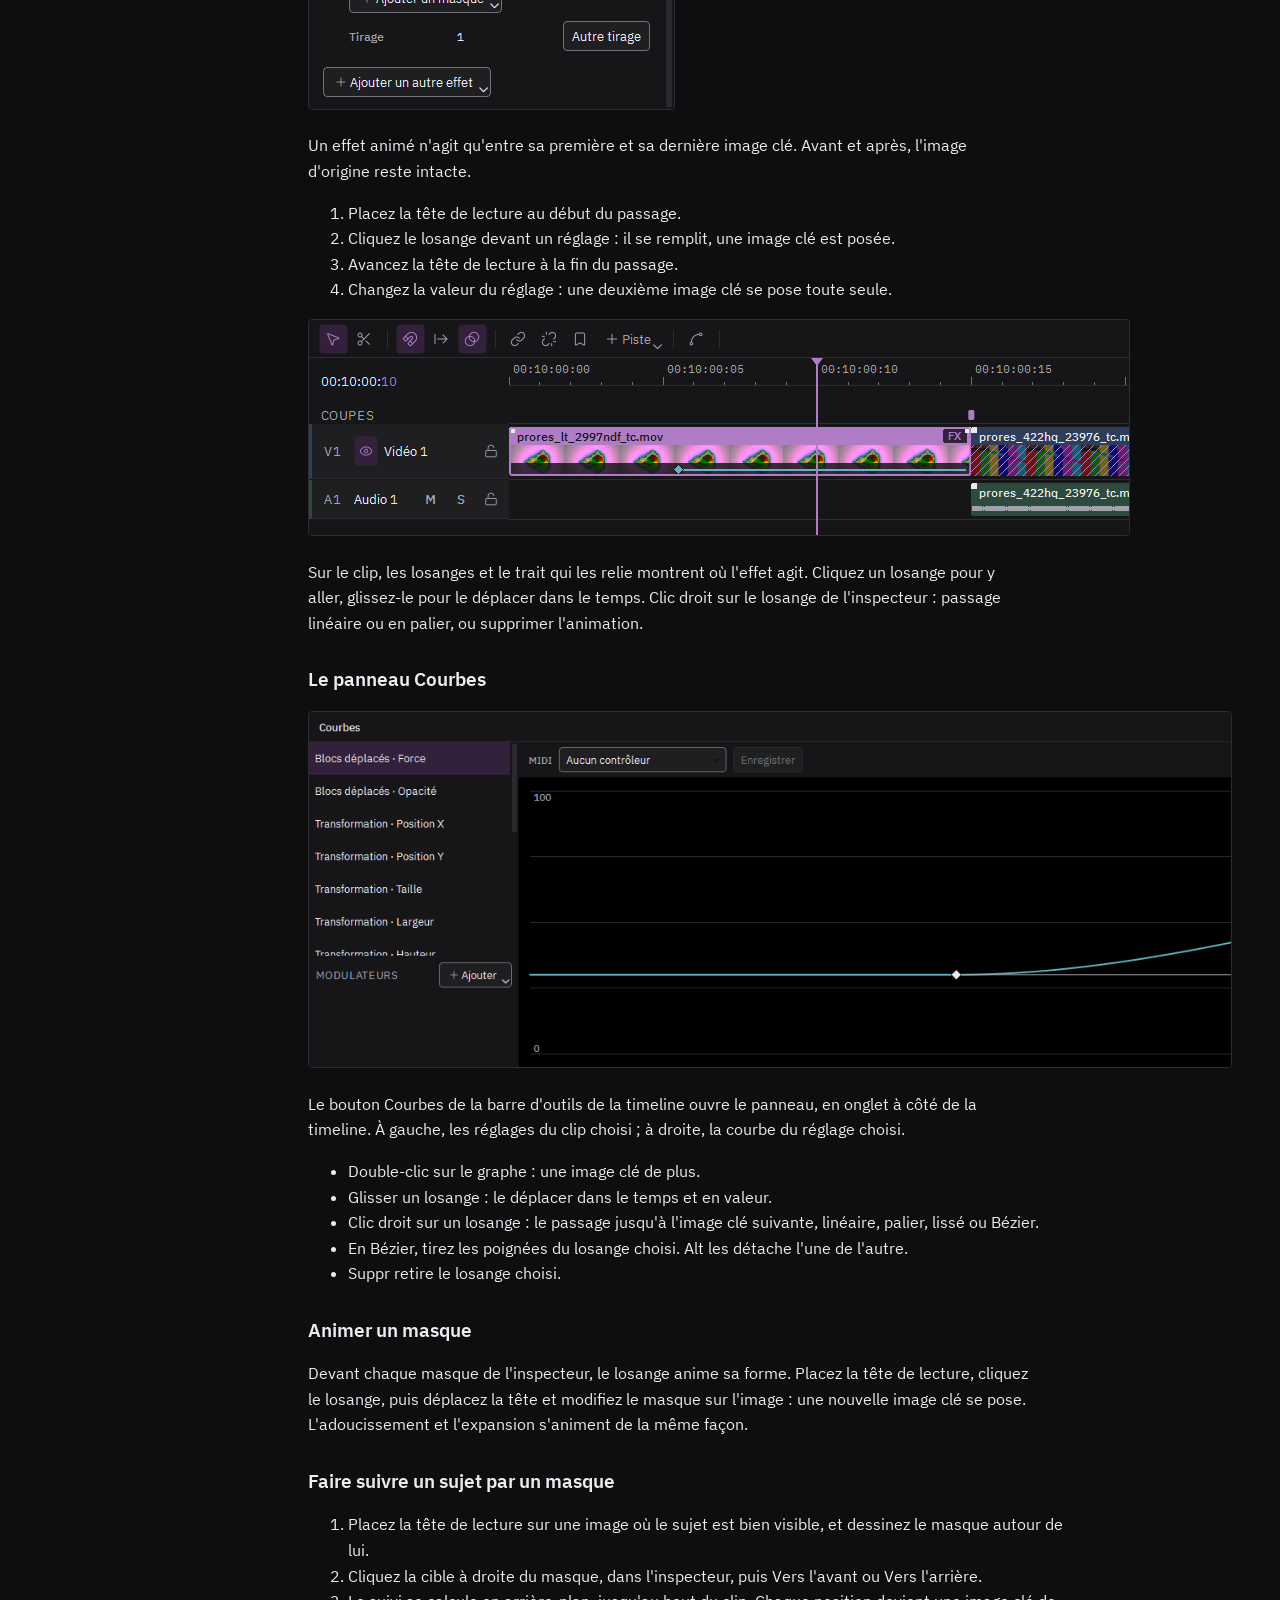
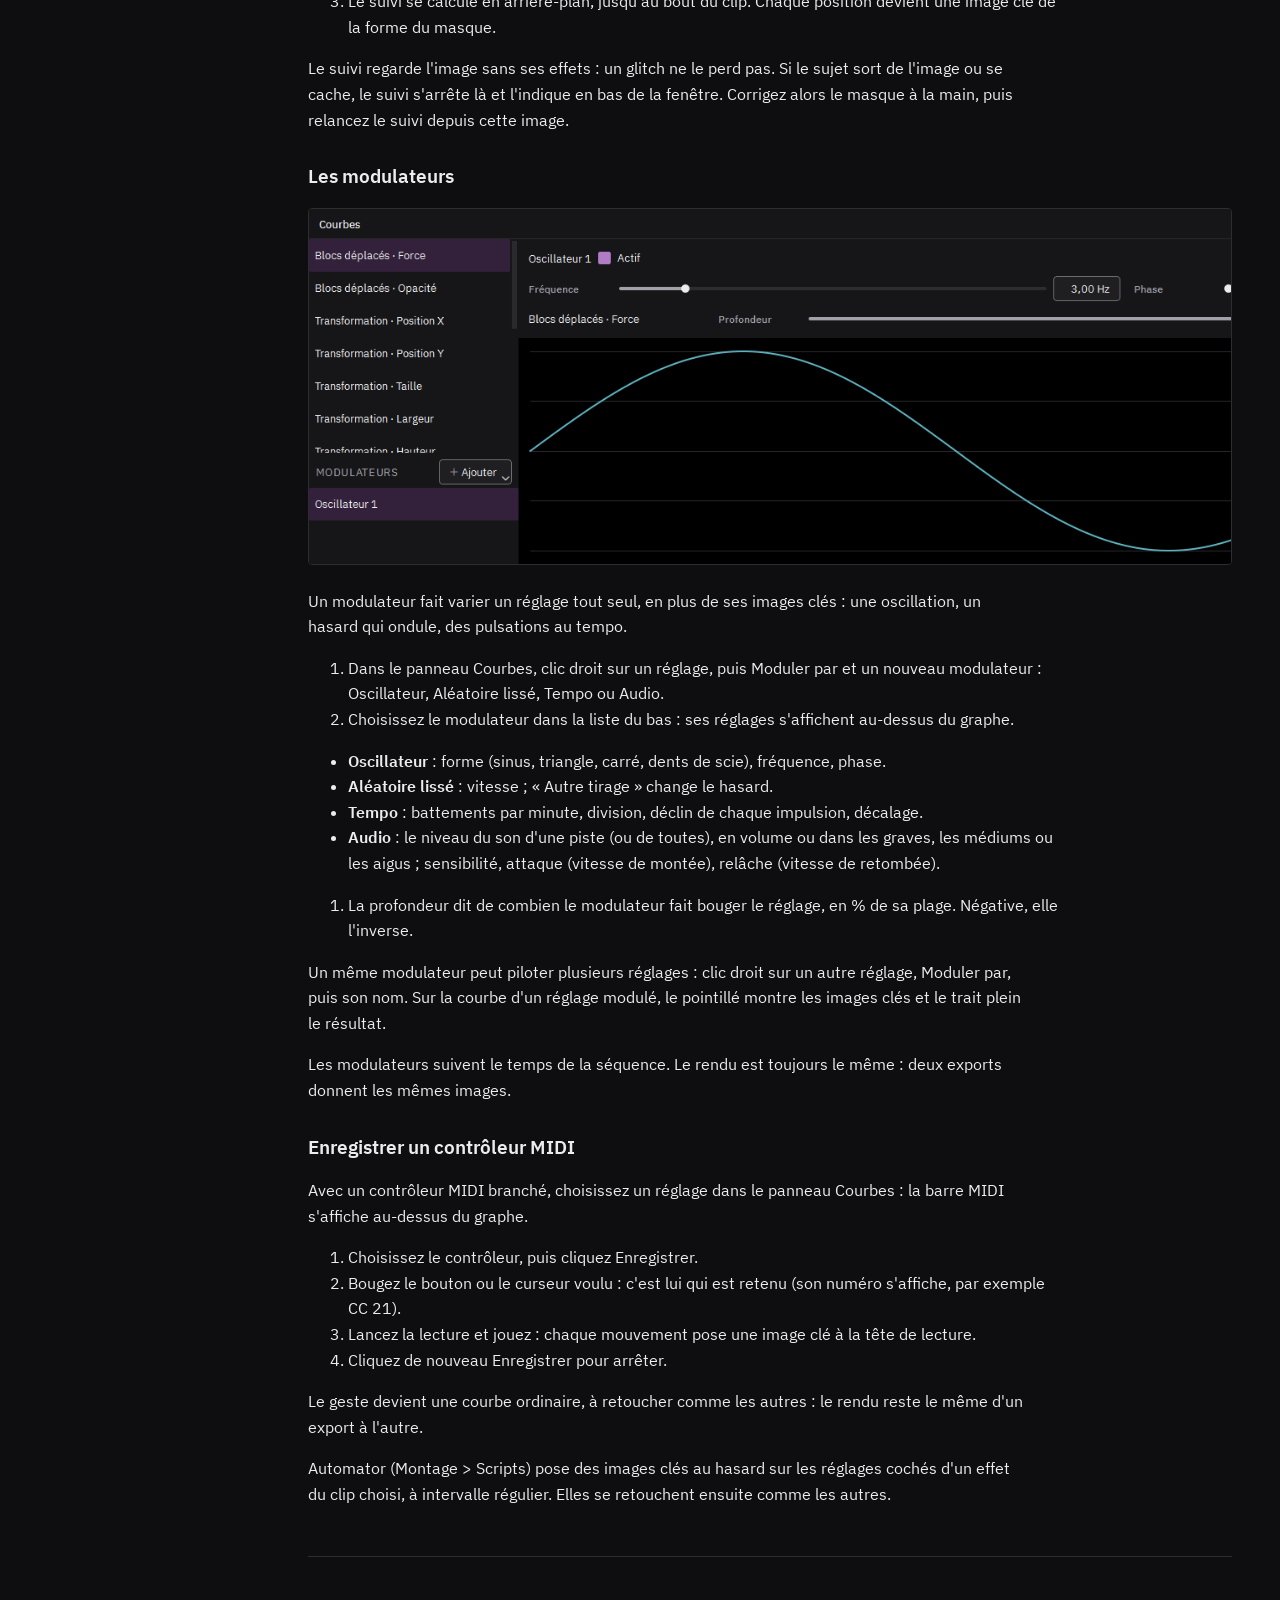
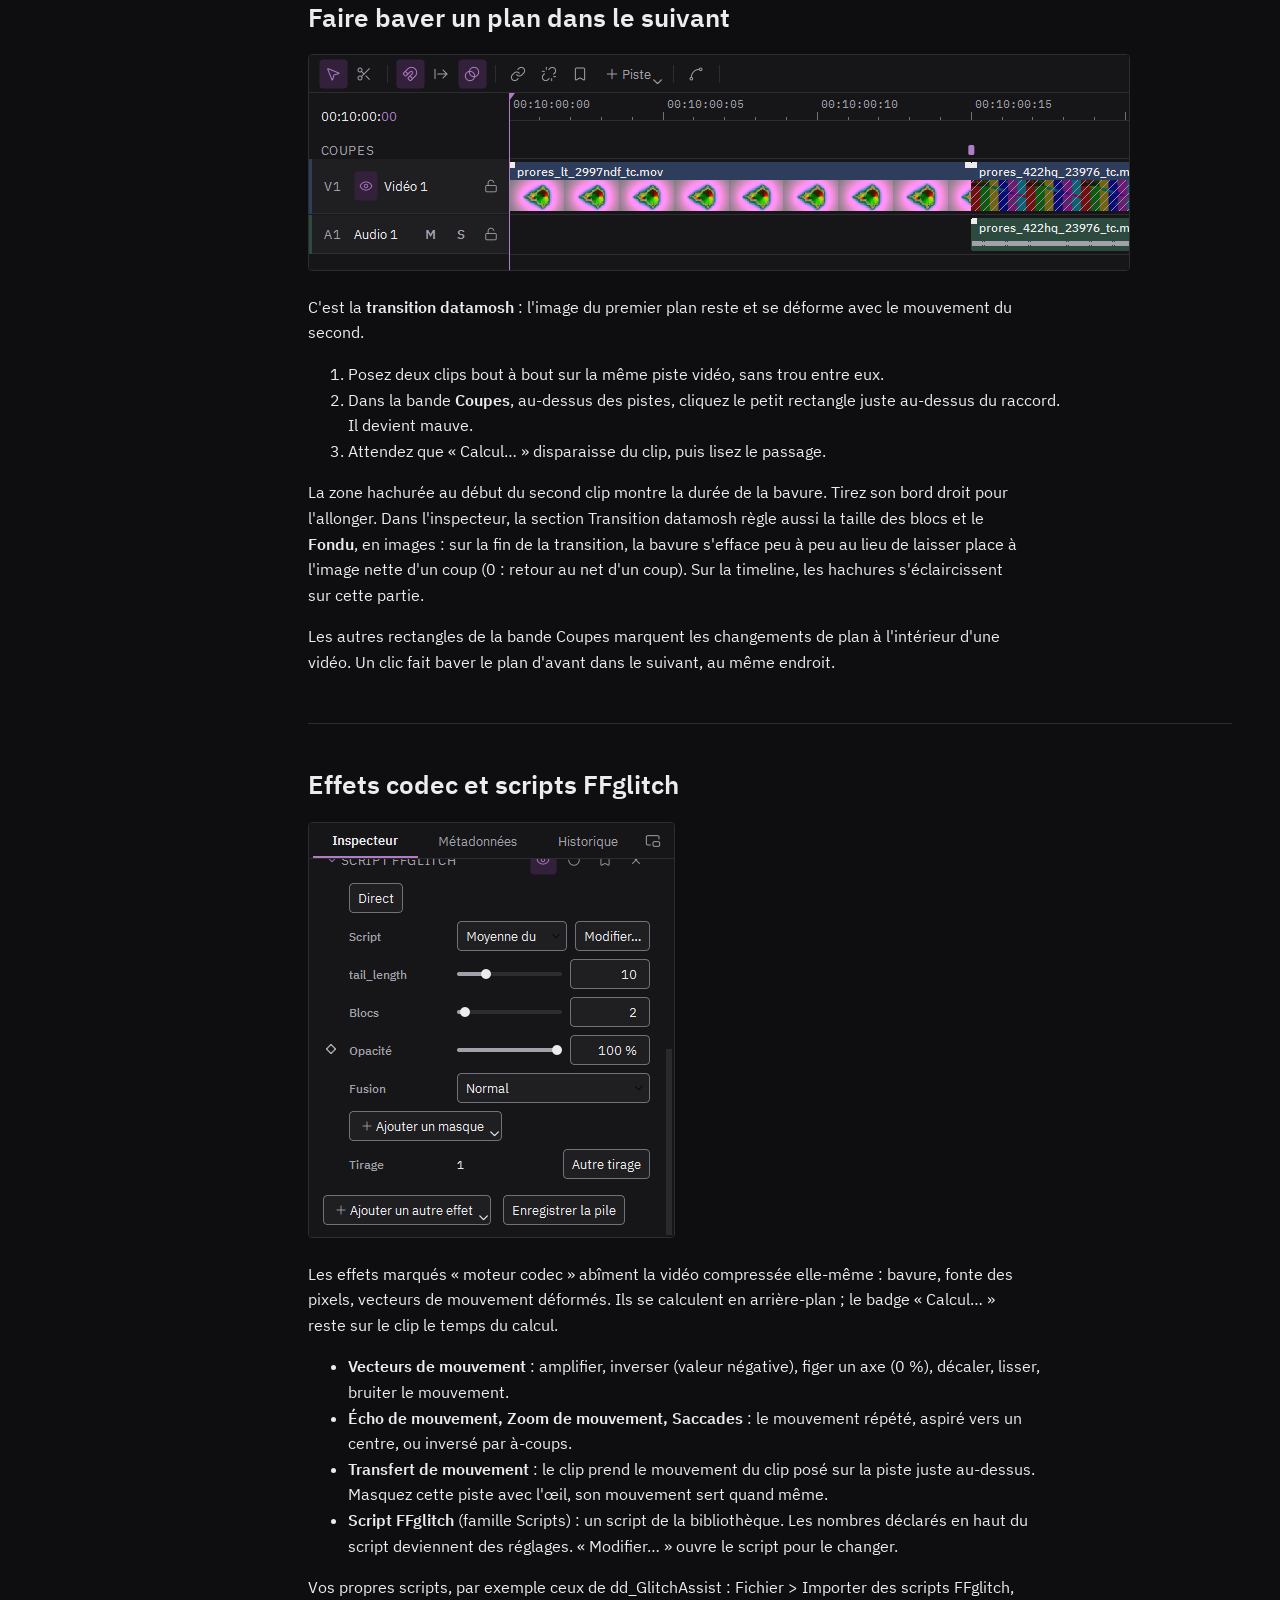
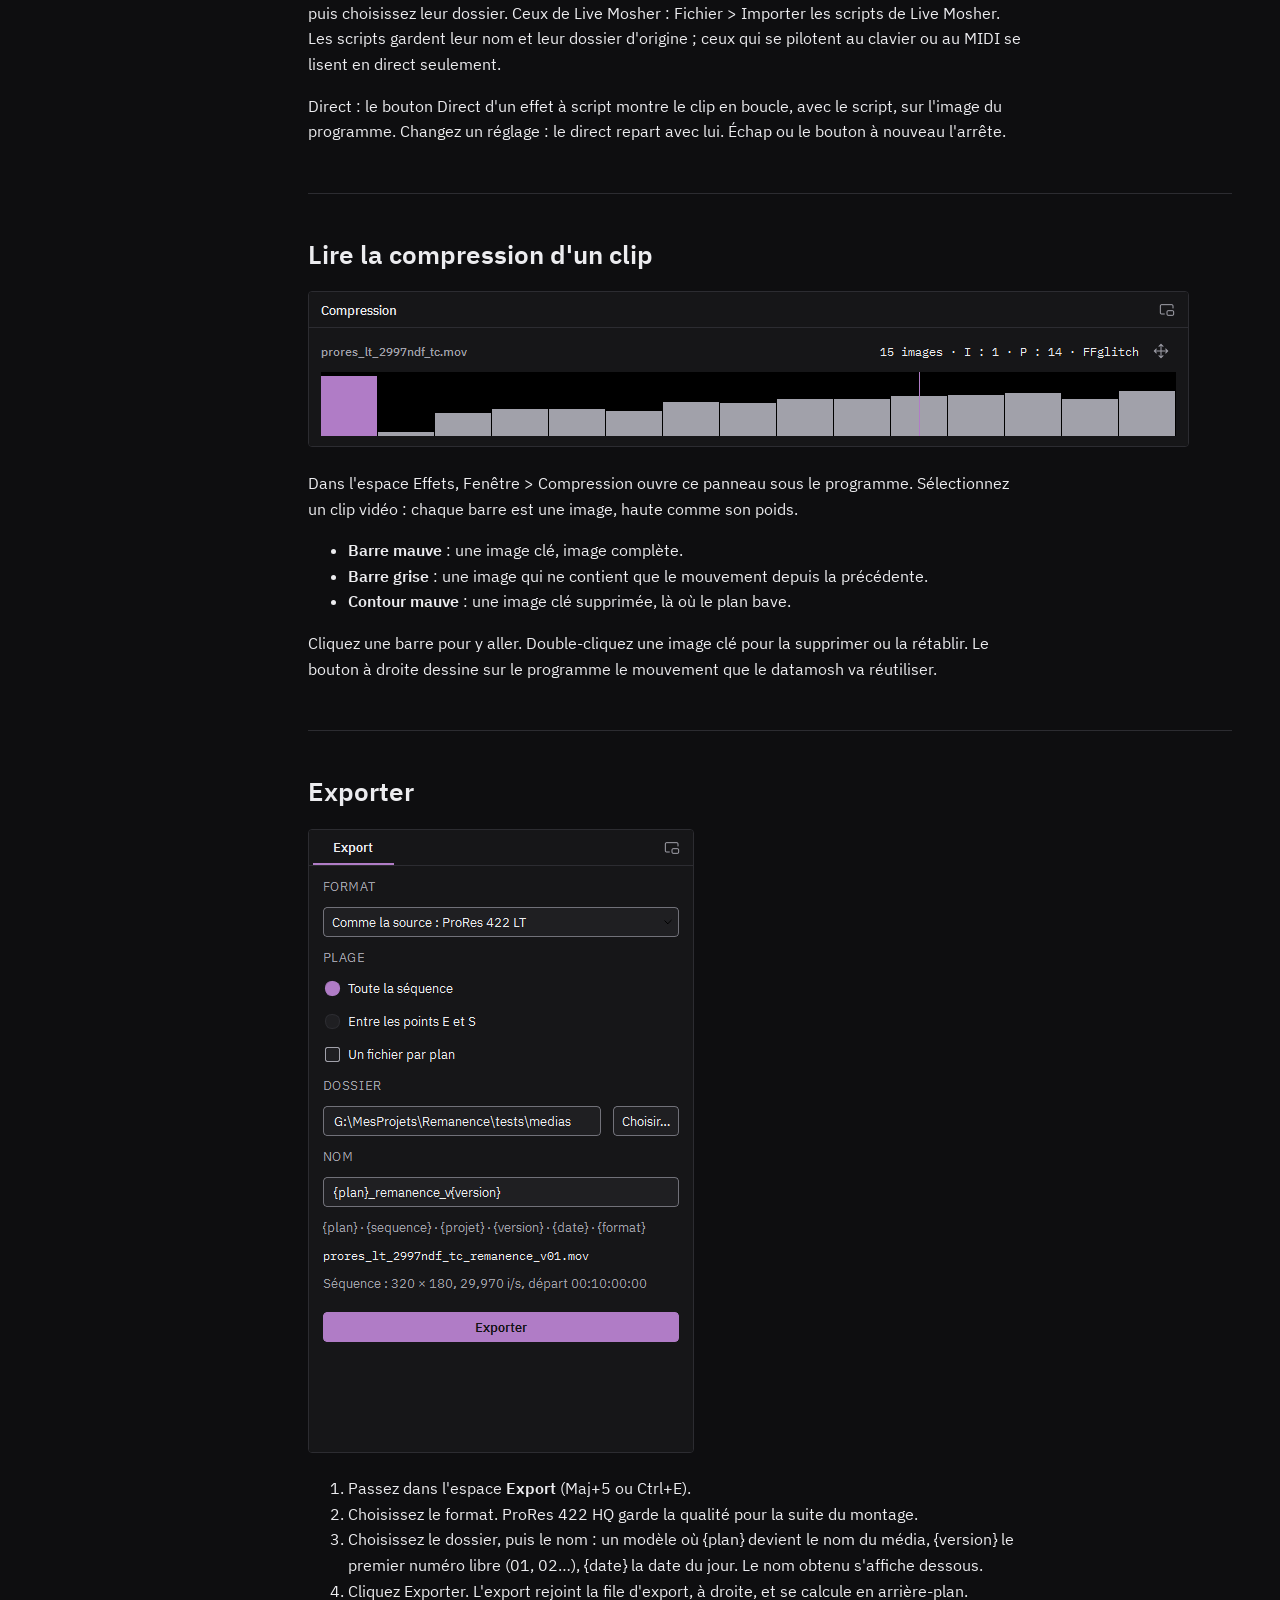
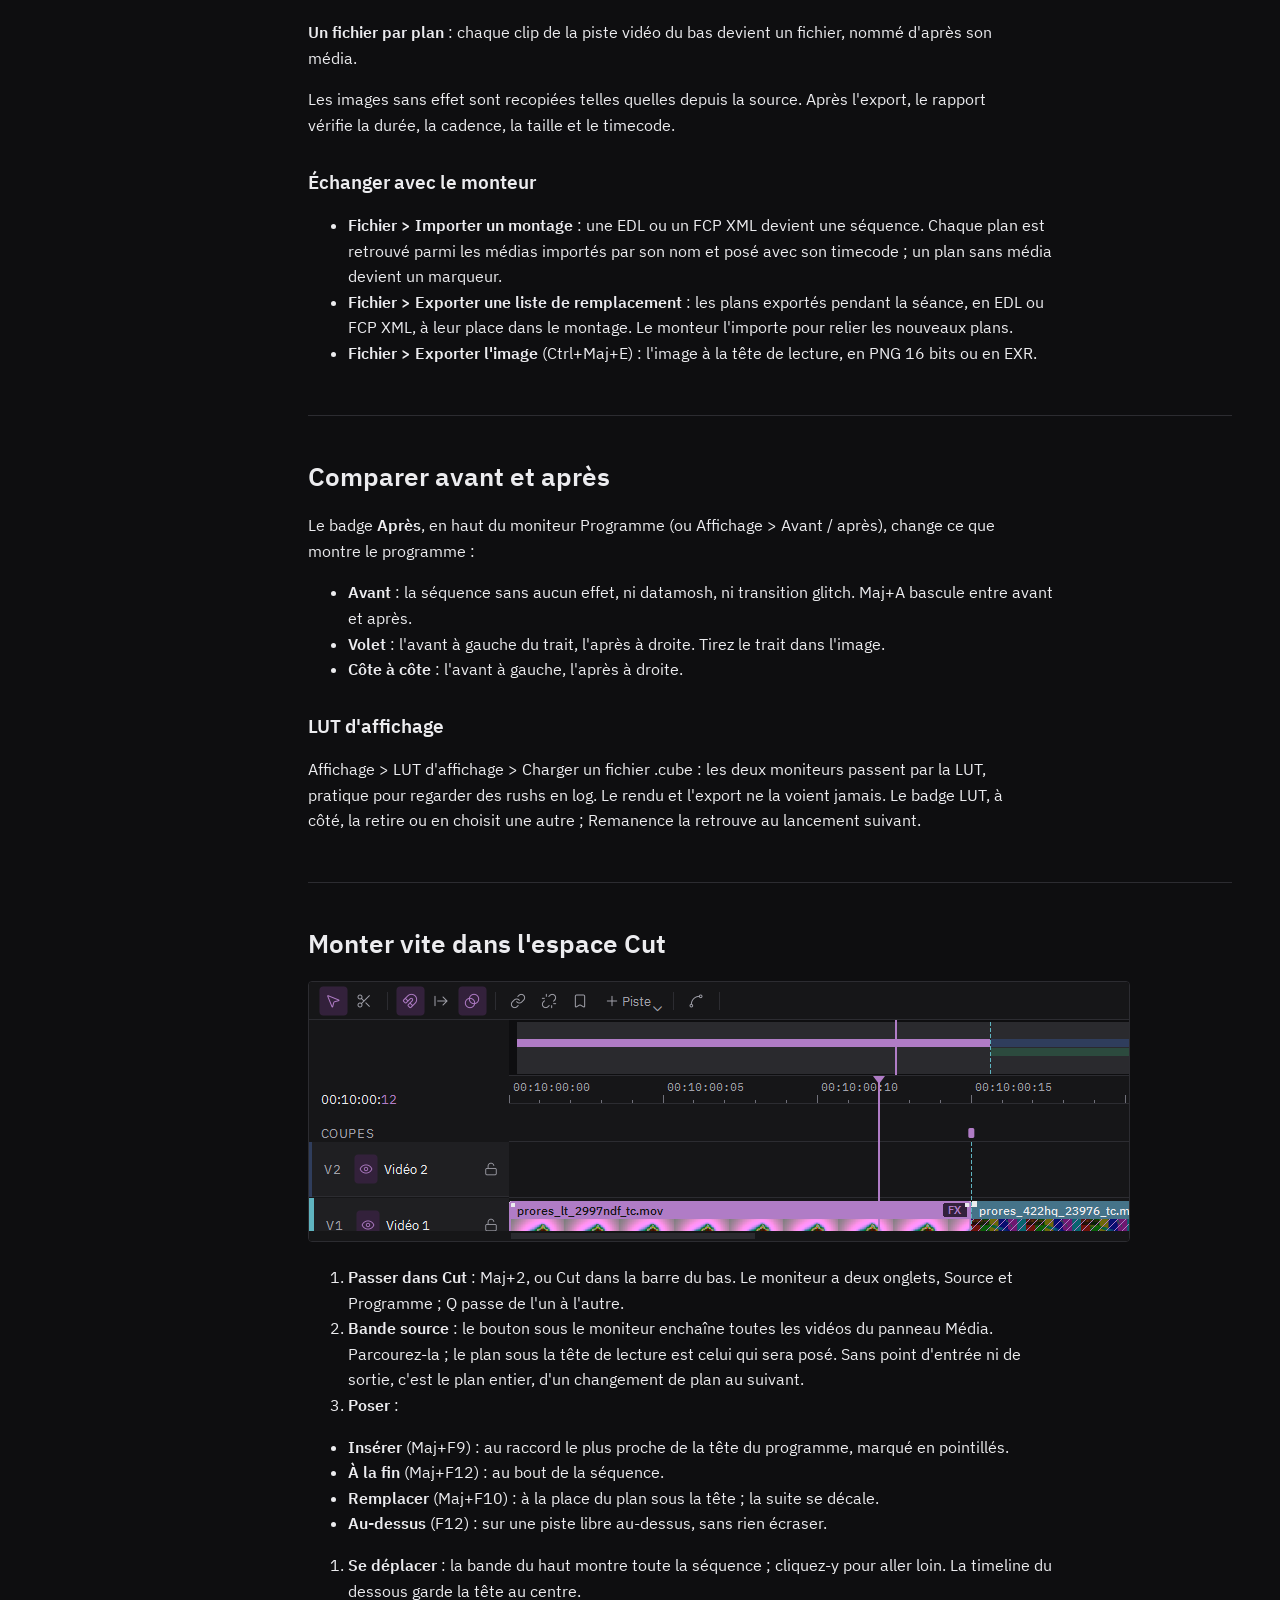
==== commit e9e74f3d: "Retour progressif au net à la fin d'une transition datamosh Réglage Fondu de la transition : la bavu" ====
--- a/remanence/ressources/guide/index.html
+++ b/remanence/ressources/guide/index.html
@@ -206,7 +206,7 @@
 <li>Dans la bande <strong>Coupes</strong>, au-dessus des pistes, cliquez le petit rectangle juste au-dessus du raccord. Il devient mauve.</li>
 <li>Attendez que « Calcul… » disparaisse du clip, puis lisez le passage.</li>
 </ol>
-<p>La zone hachurée au début du second clip montre la durée de la bavure. Tirez son bord droit pour l'allonger. Dans l'inspecteur, la section Transition datamosh règle aussi la taille des blocs.</p>
+<p>La zone hachurée au début du second clip montre la durée de la bavure. Tirez son bord droit pour l'allonger. Dans l'inspecteur, la section Transition datamosh règle aussi la taille des blocs et le <strong>Fondu</strong>, en images : sur la fin de la transition, la bavure s'efface peu à peu au lieu de laisser place à l'image nette d'un coup (0 : retour au net d'un coup). Sur la timeline, les hachures s'éclaircissent sur cette partie.</p>
 <p>Les autres rectangles de la bande Coupes marquent les changements de plan à l'intérieur d'une vidéo. Un clic fait baver le plan d'avant dans le suivant, au même endroit.</p></section>
 <section><h2 id="aide-06-codec">Effets codec et scripts FFglitch</h2>
 <figure><img alt="Script FFglitch dans l'inspecteur" src="../aide/codec.png"></figure>
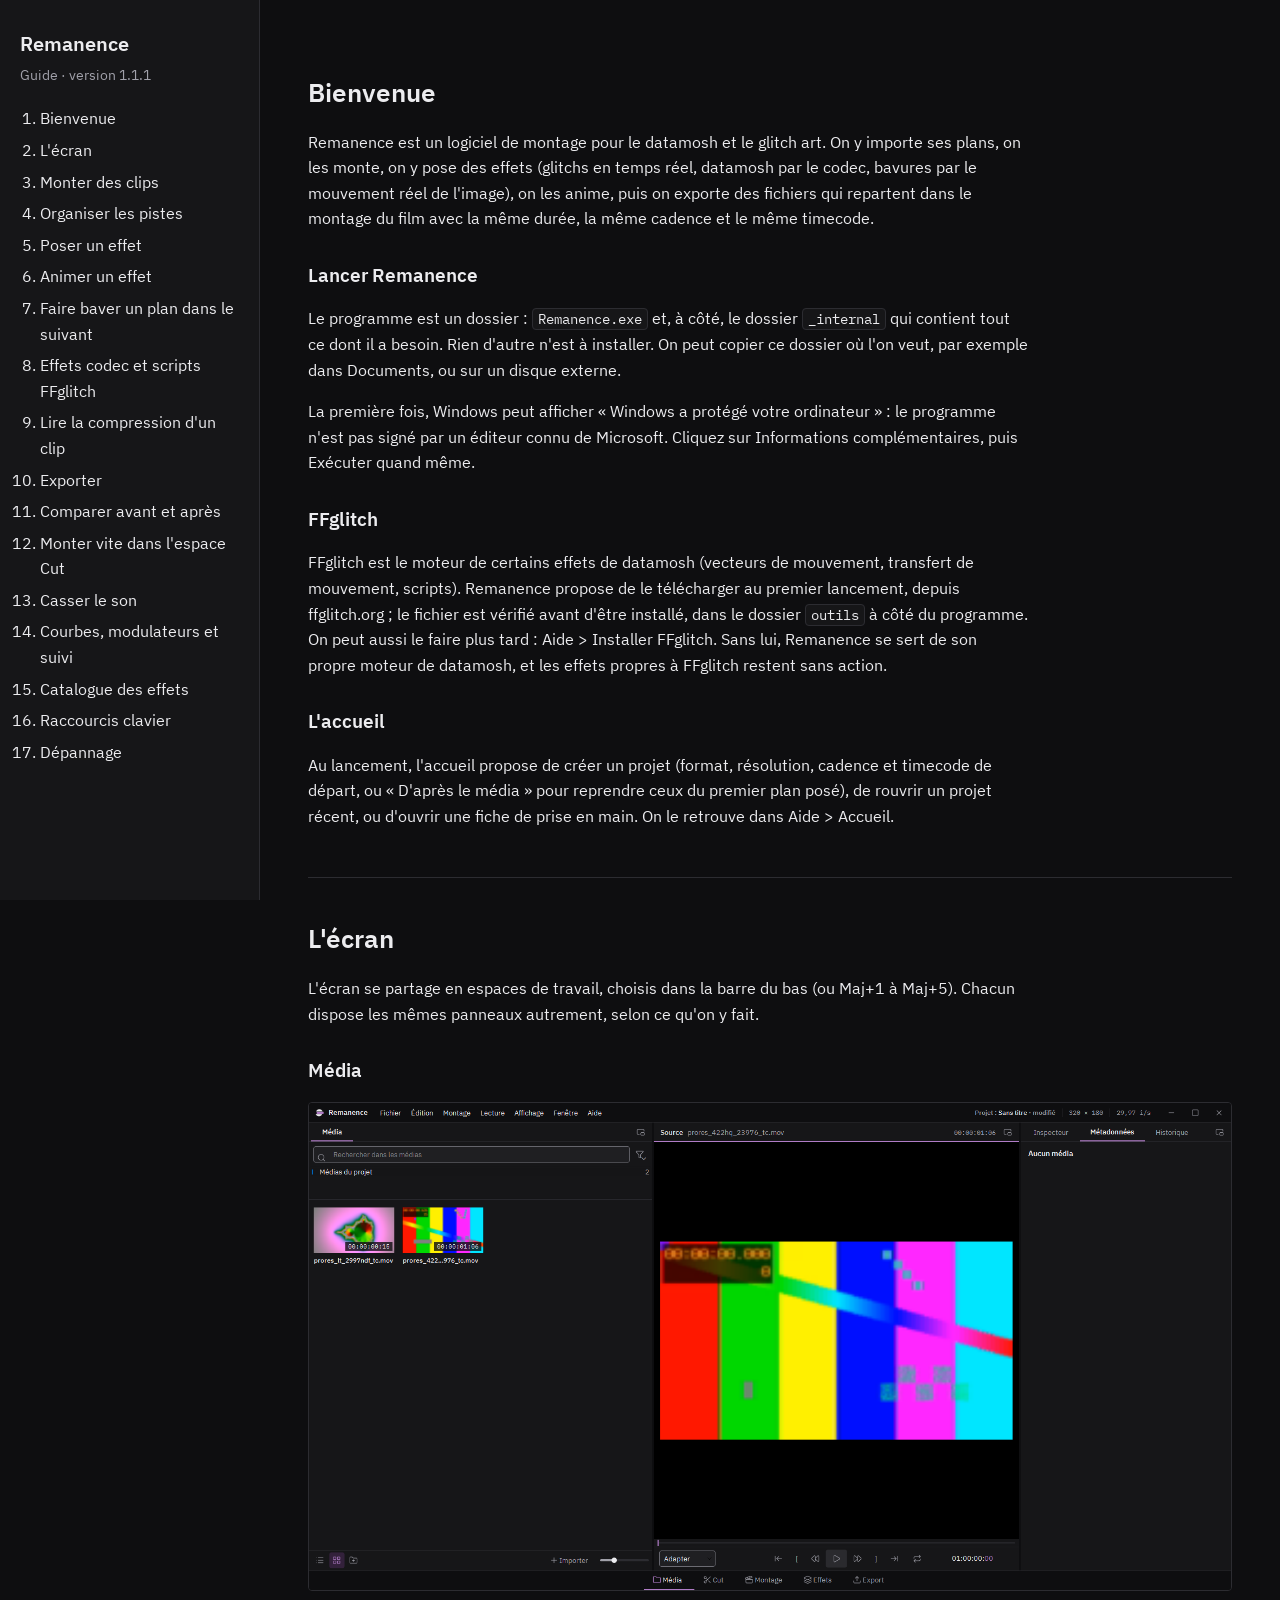
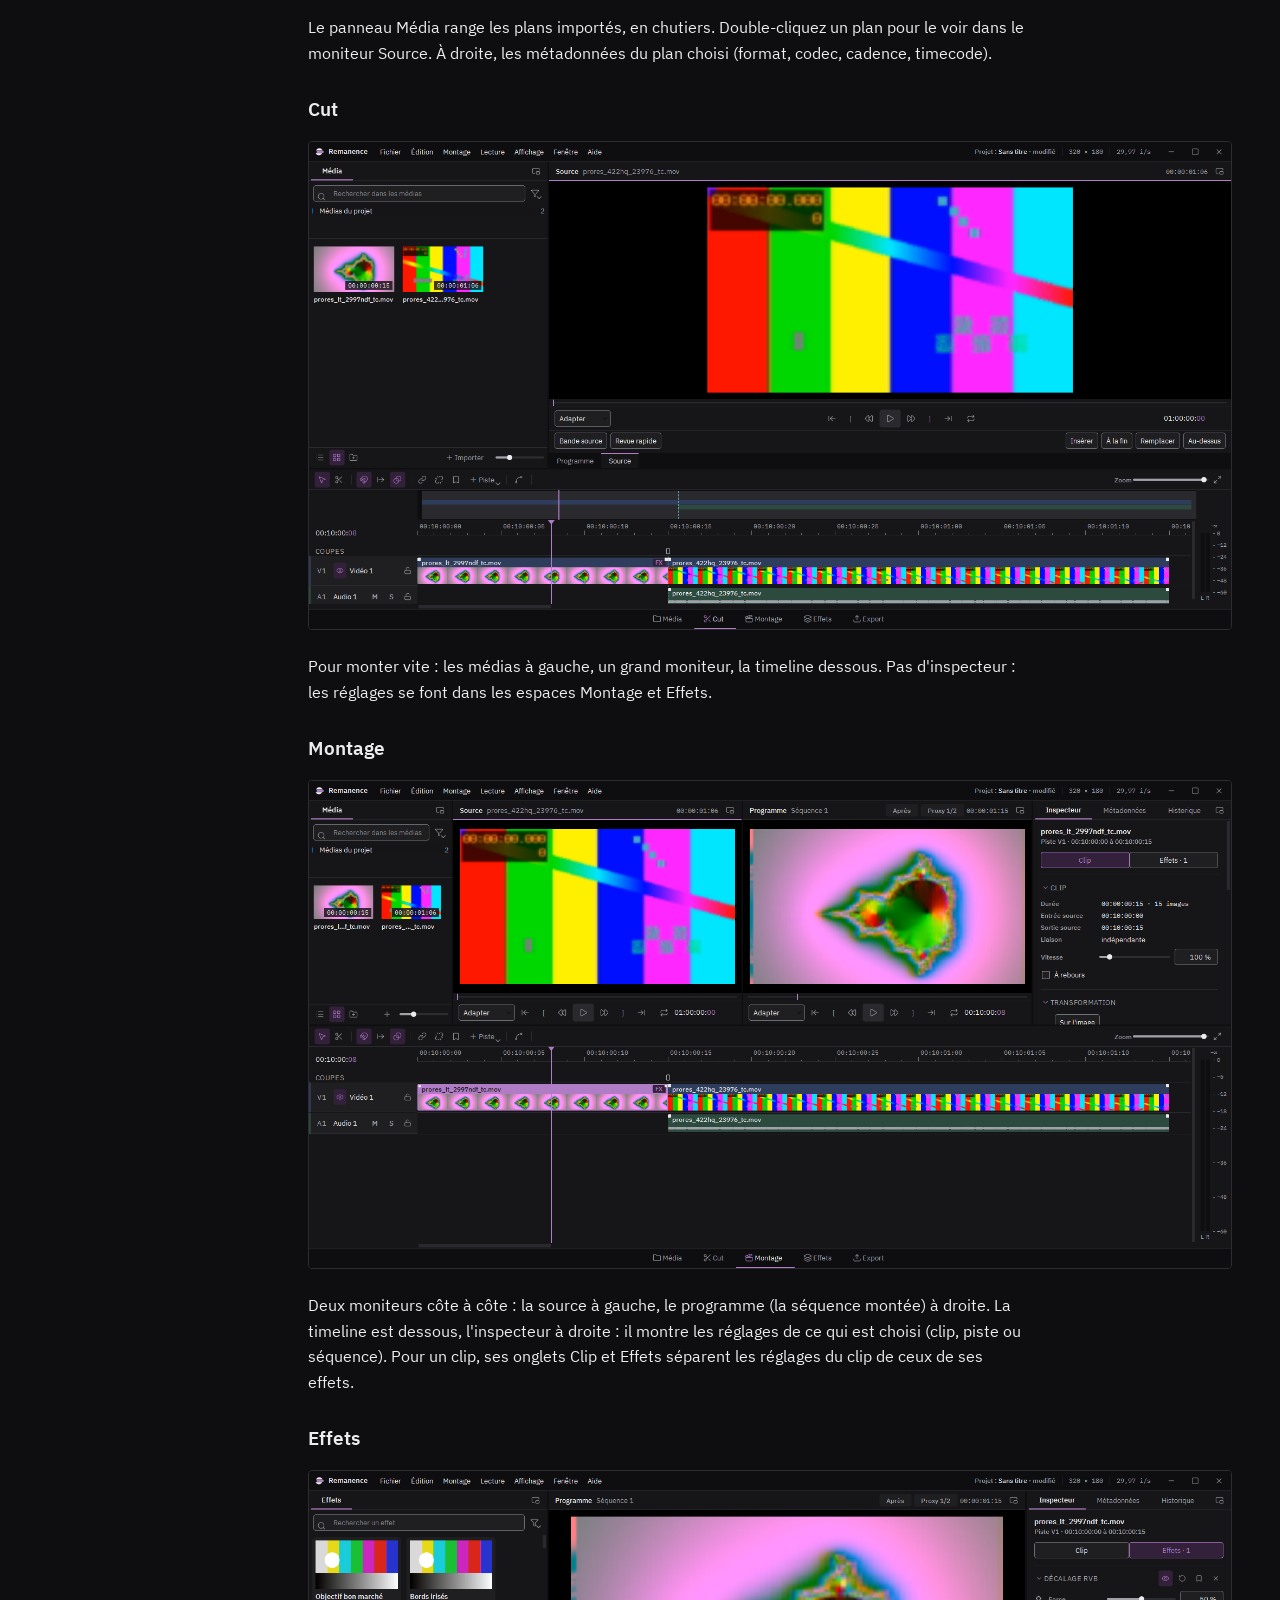
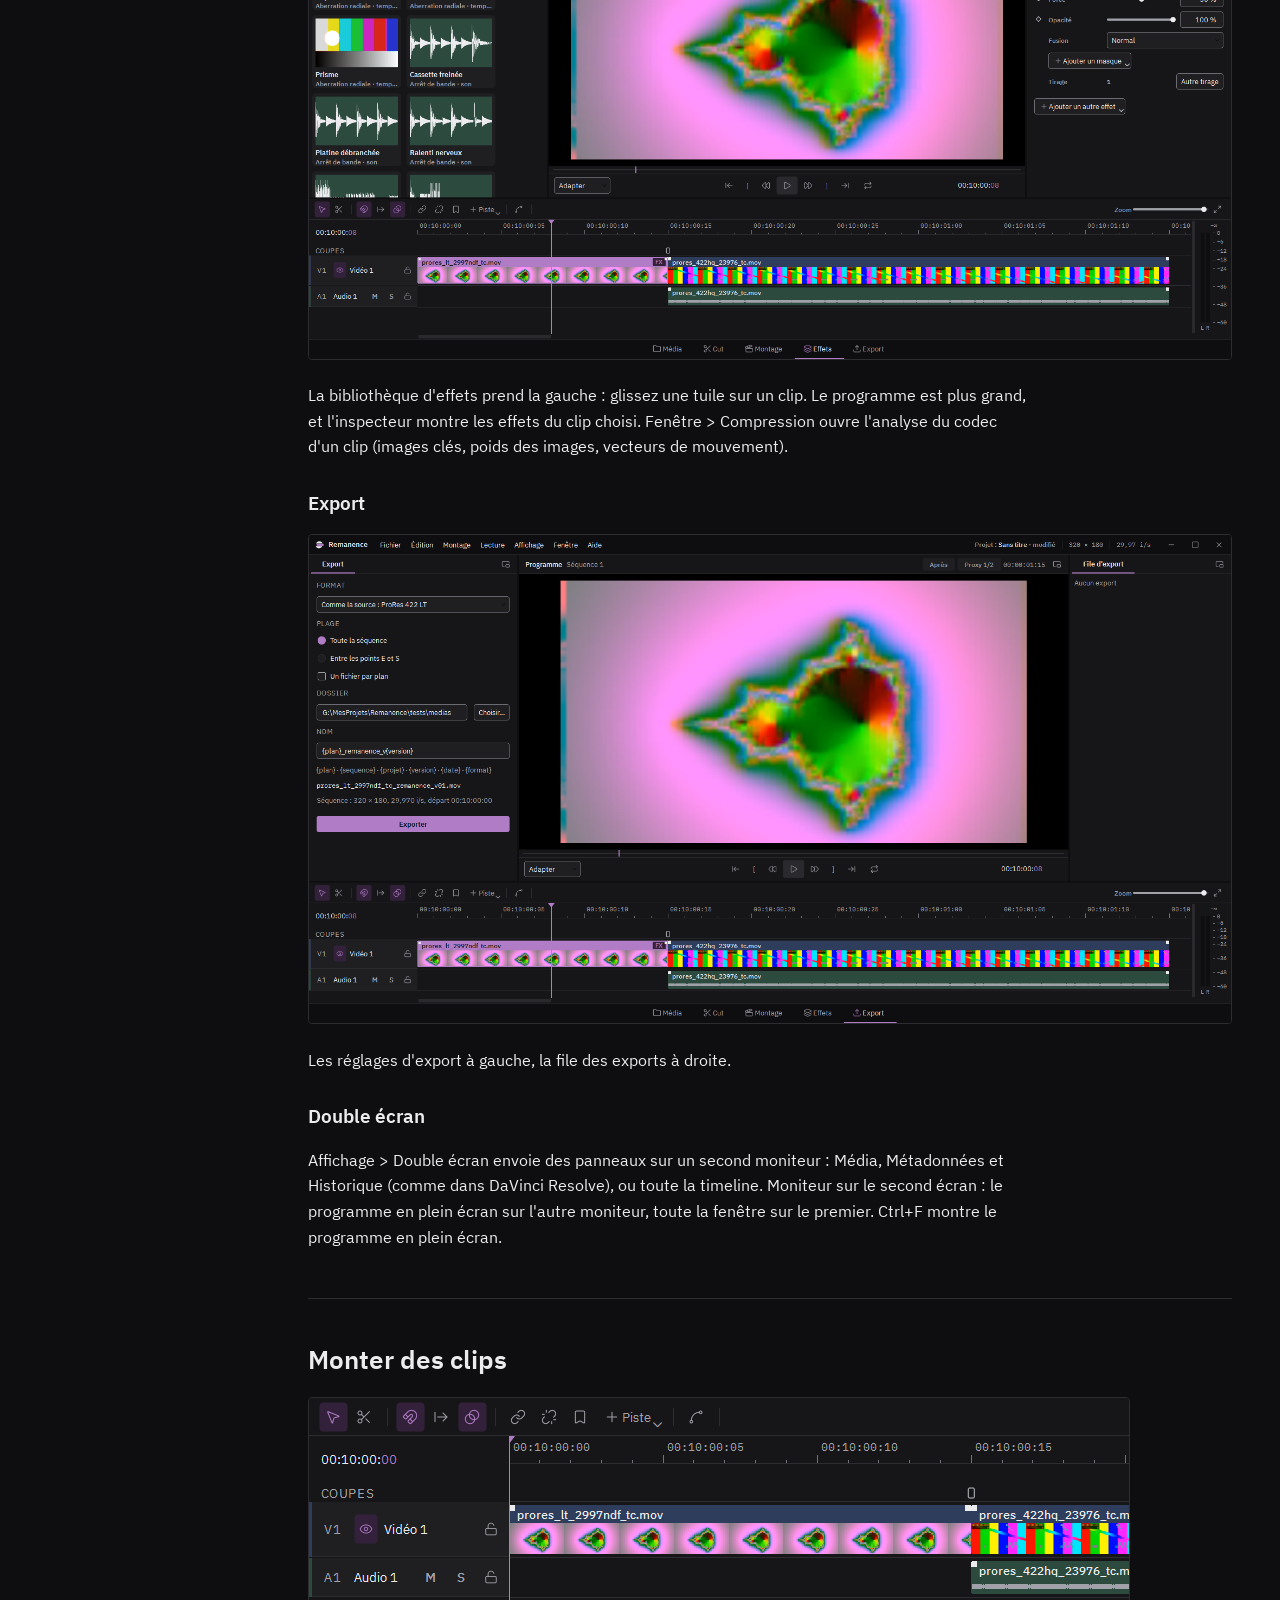
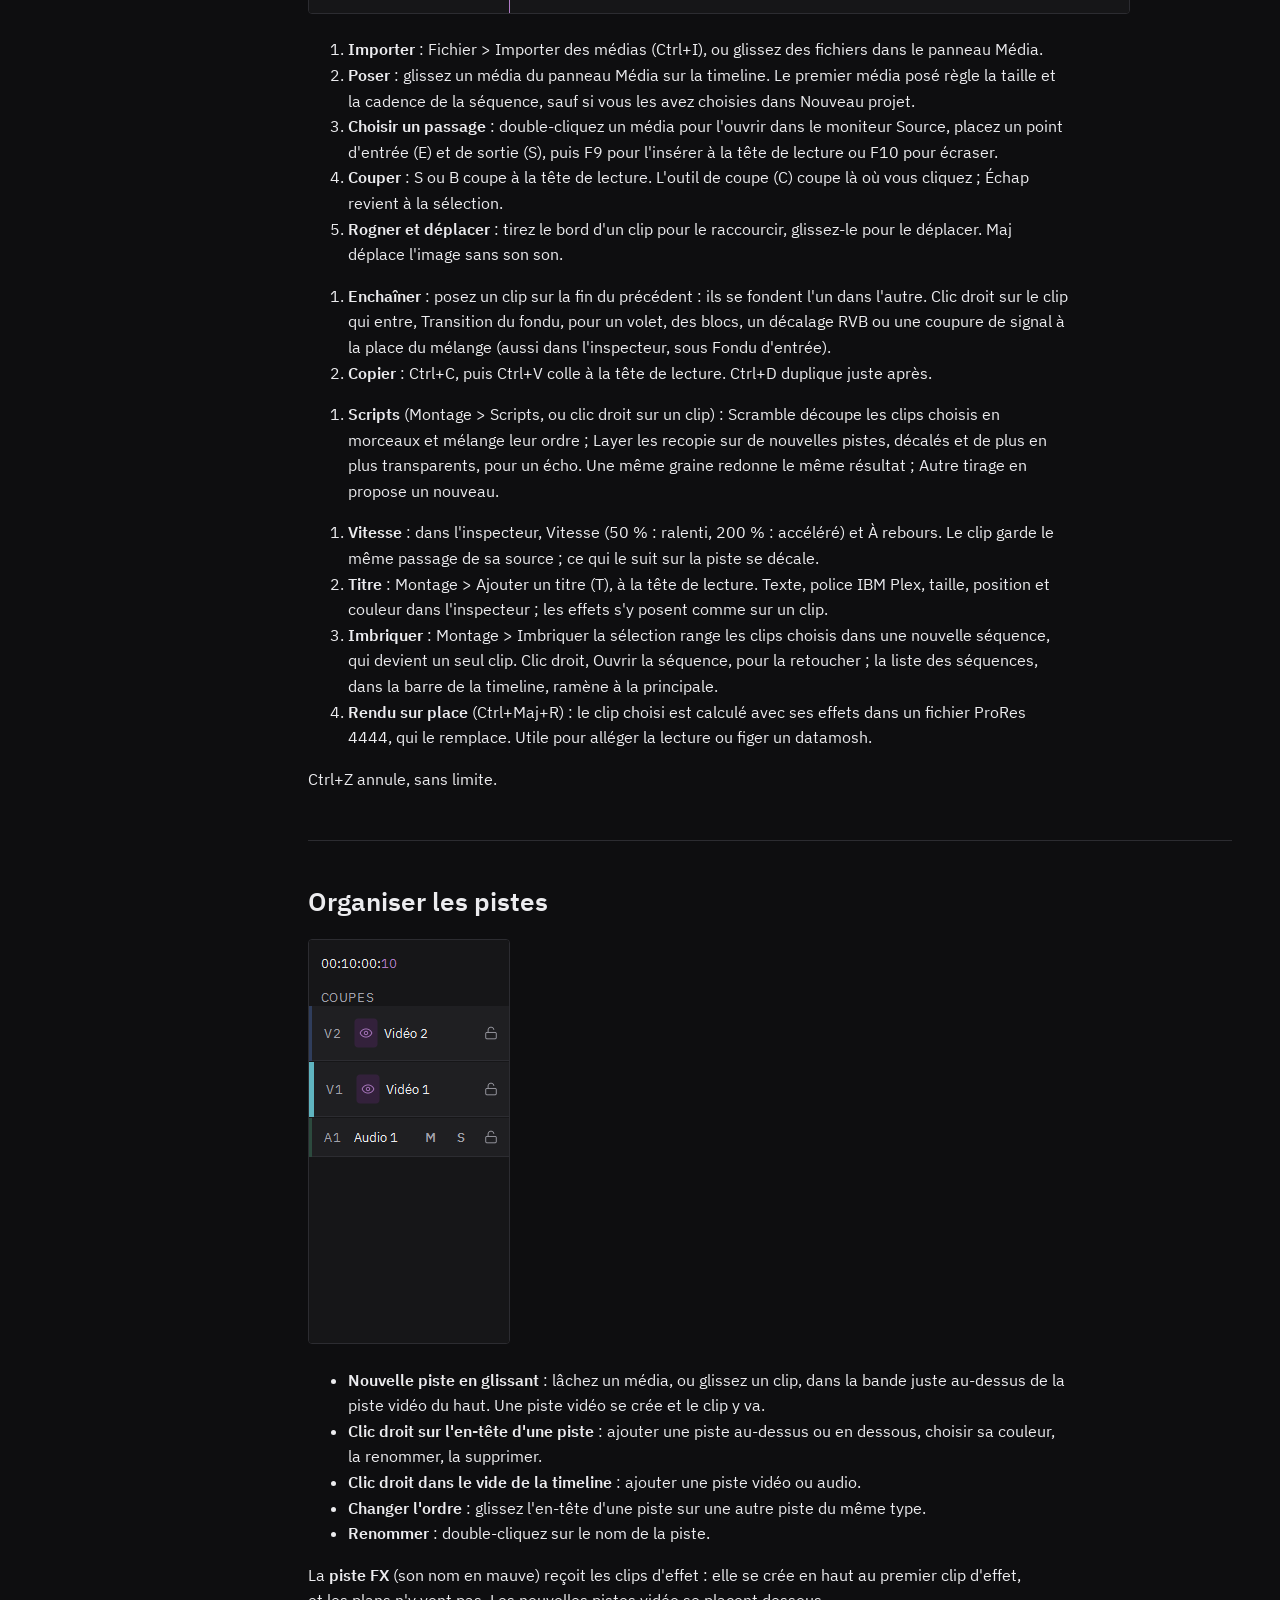
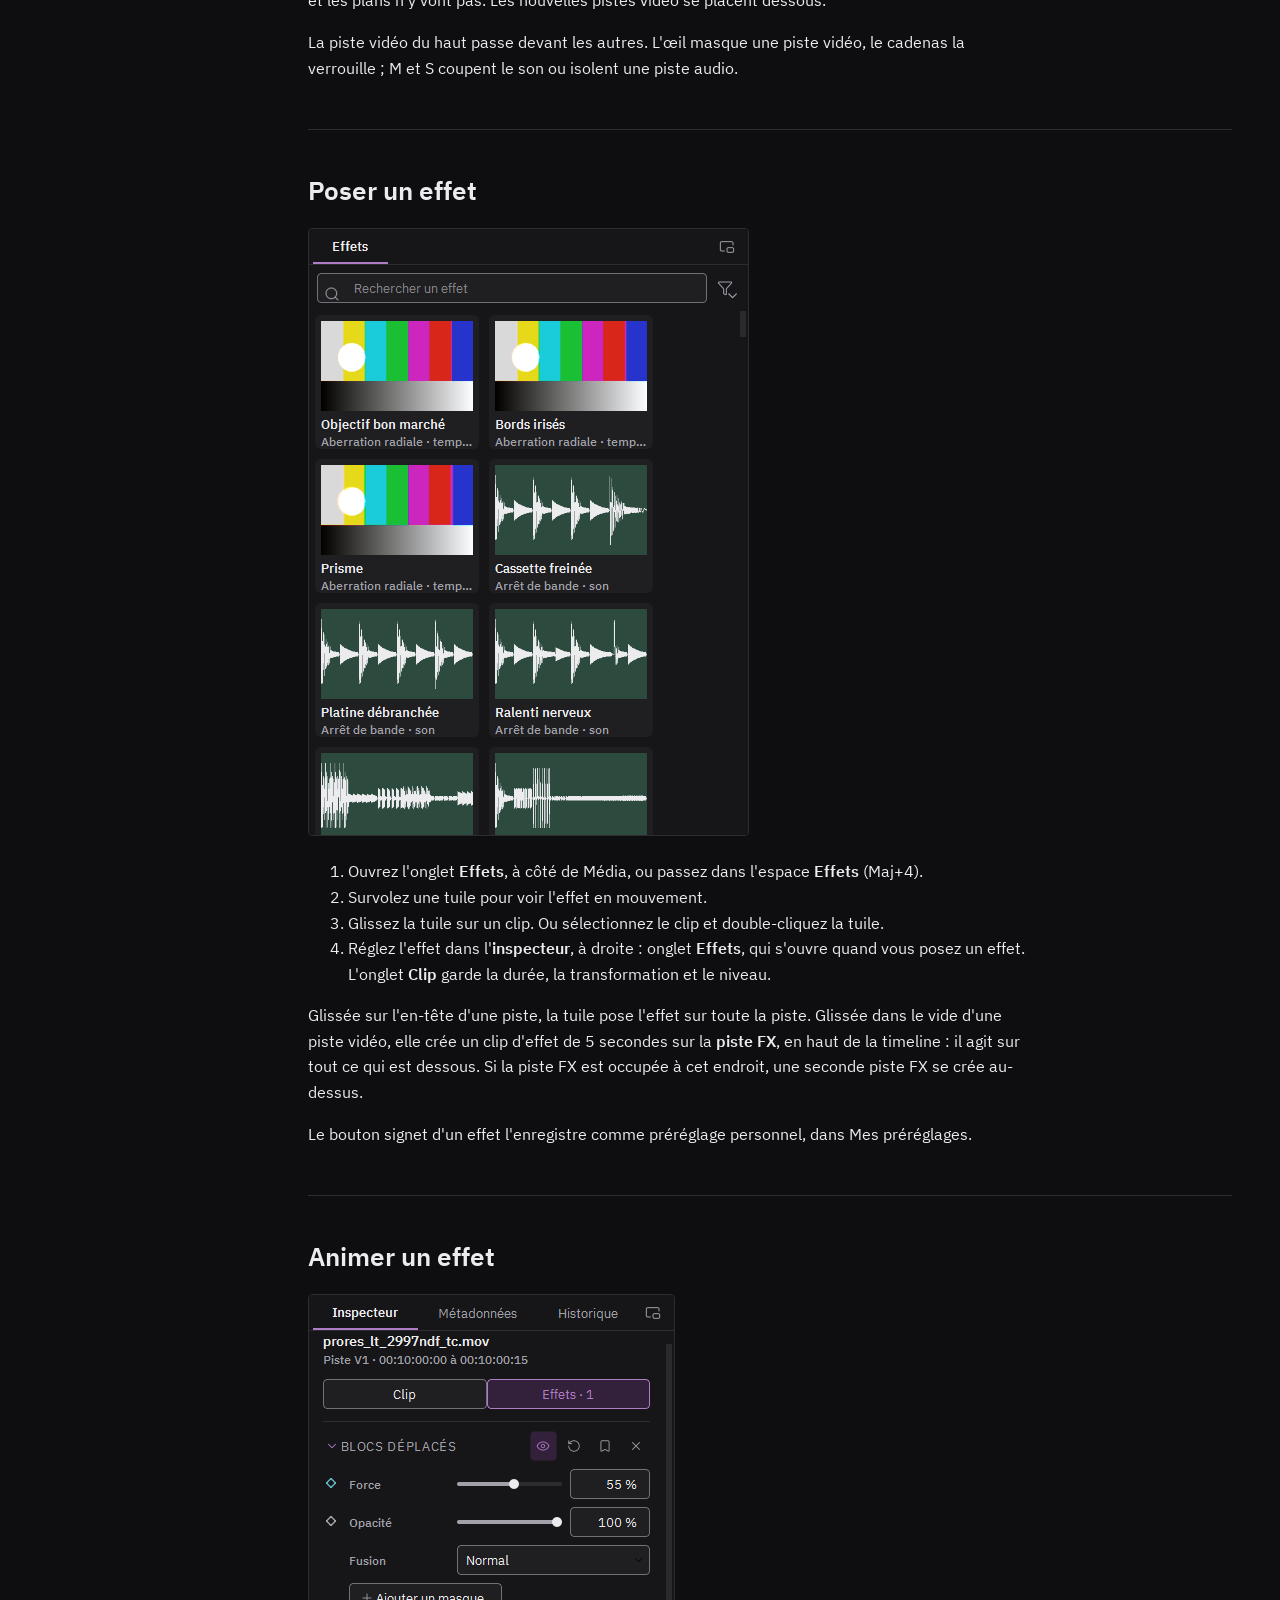
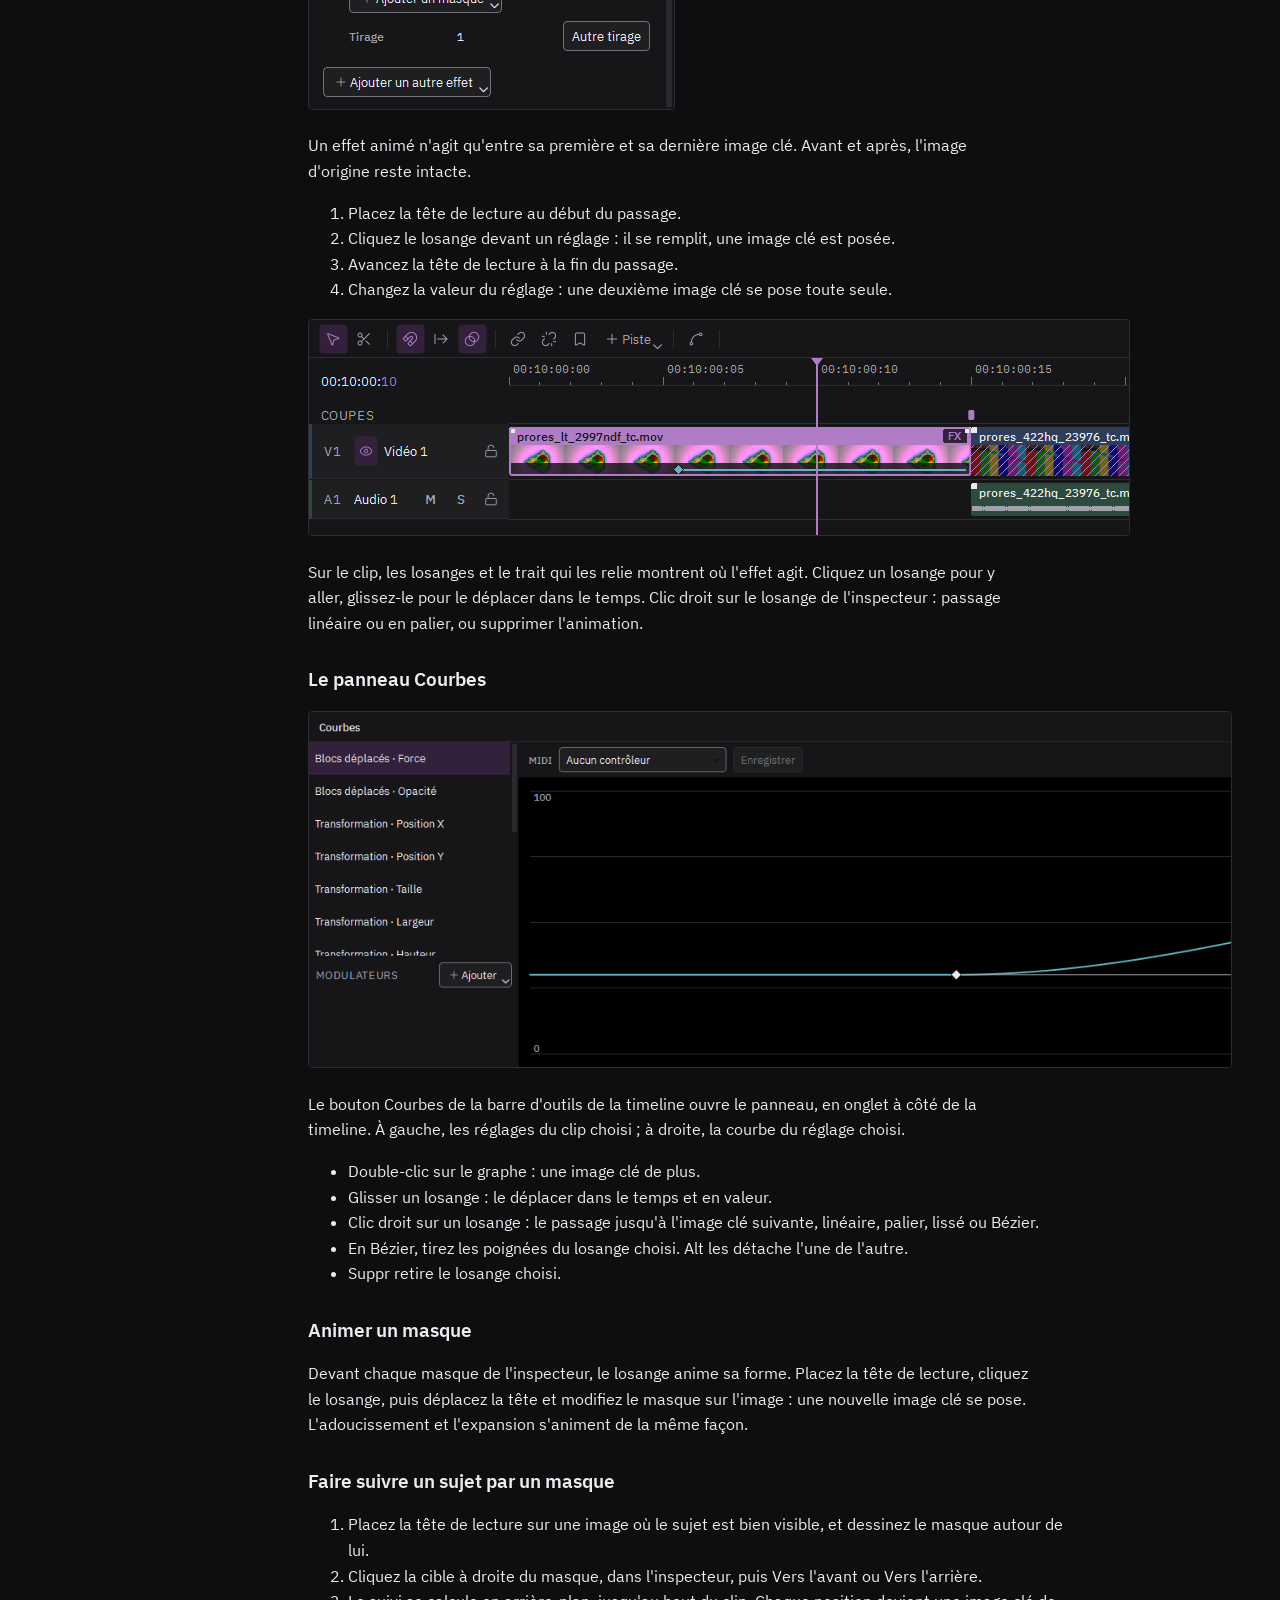
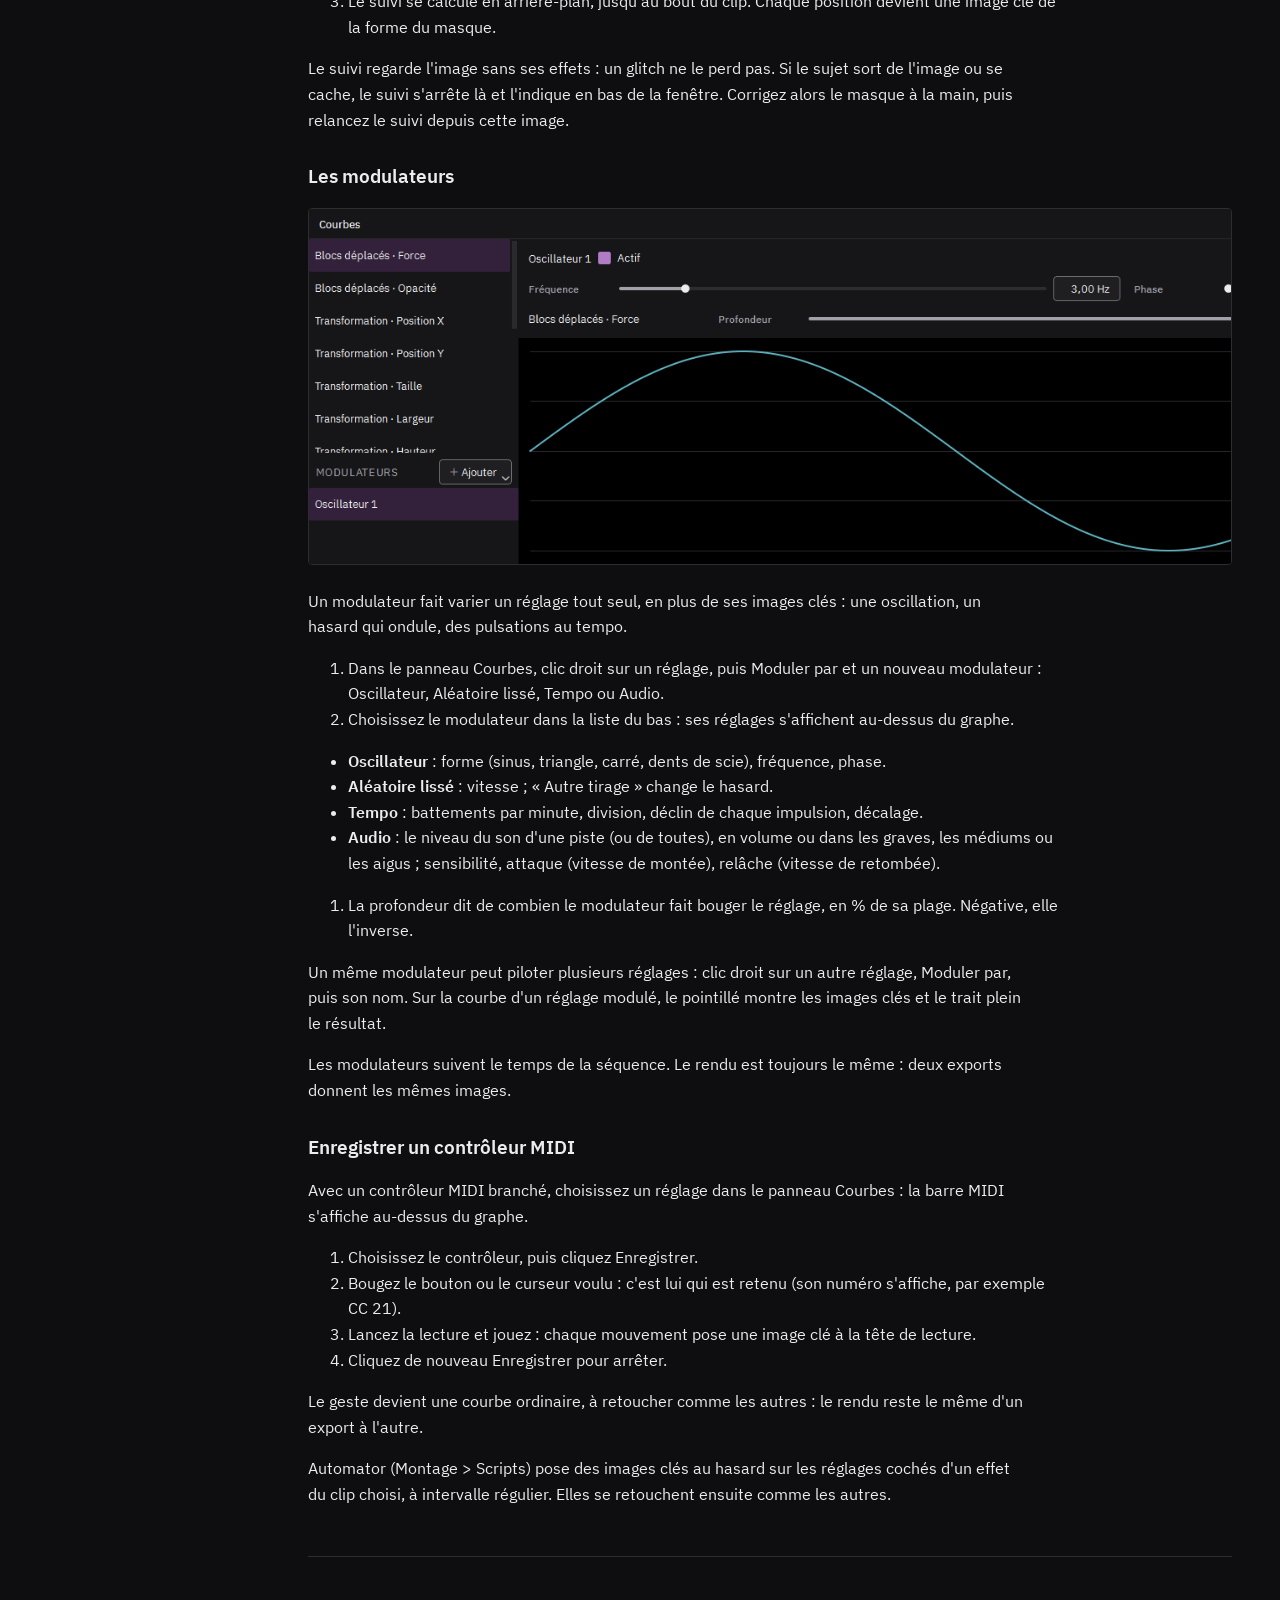
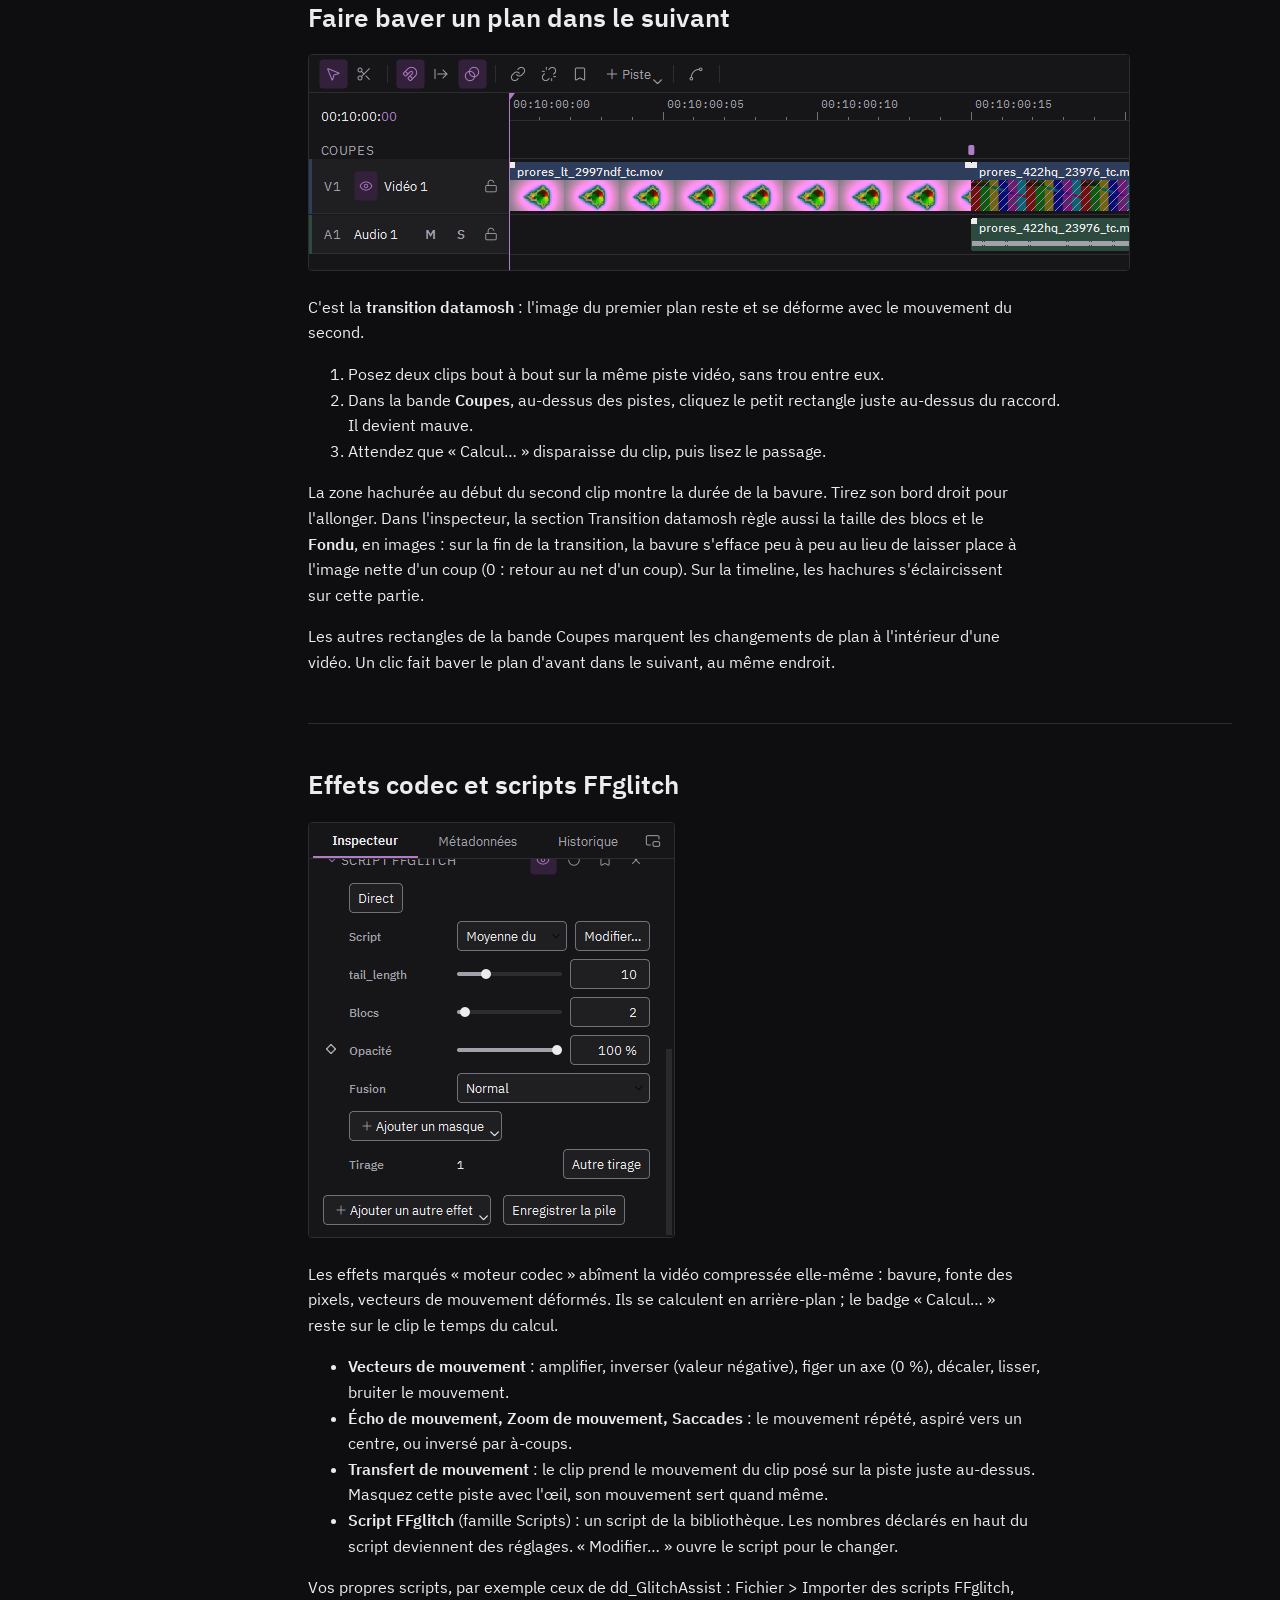
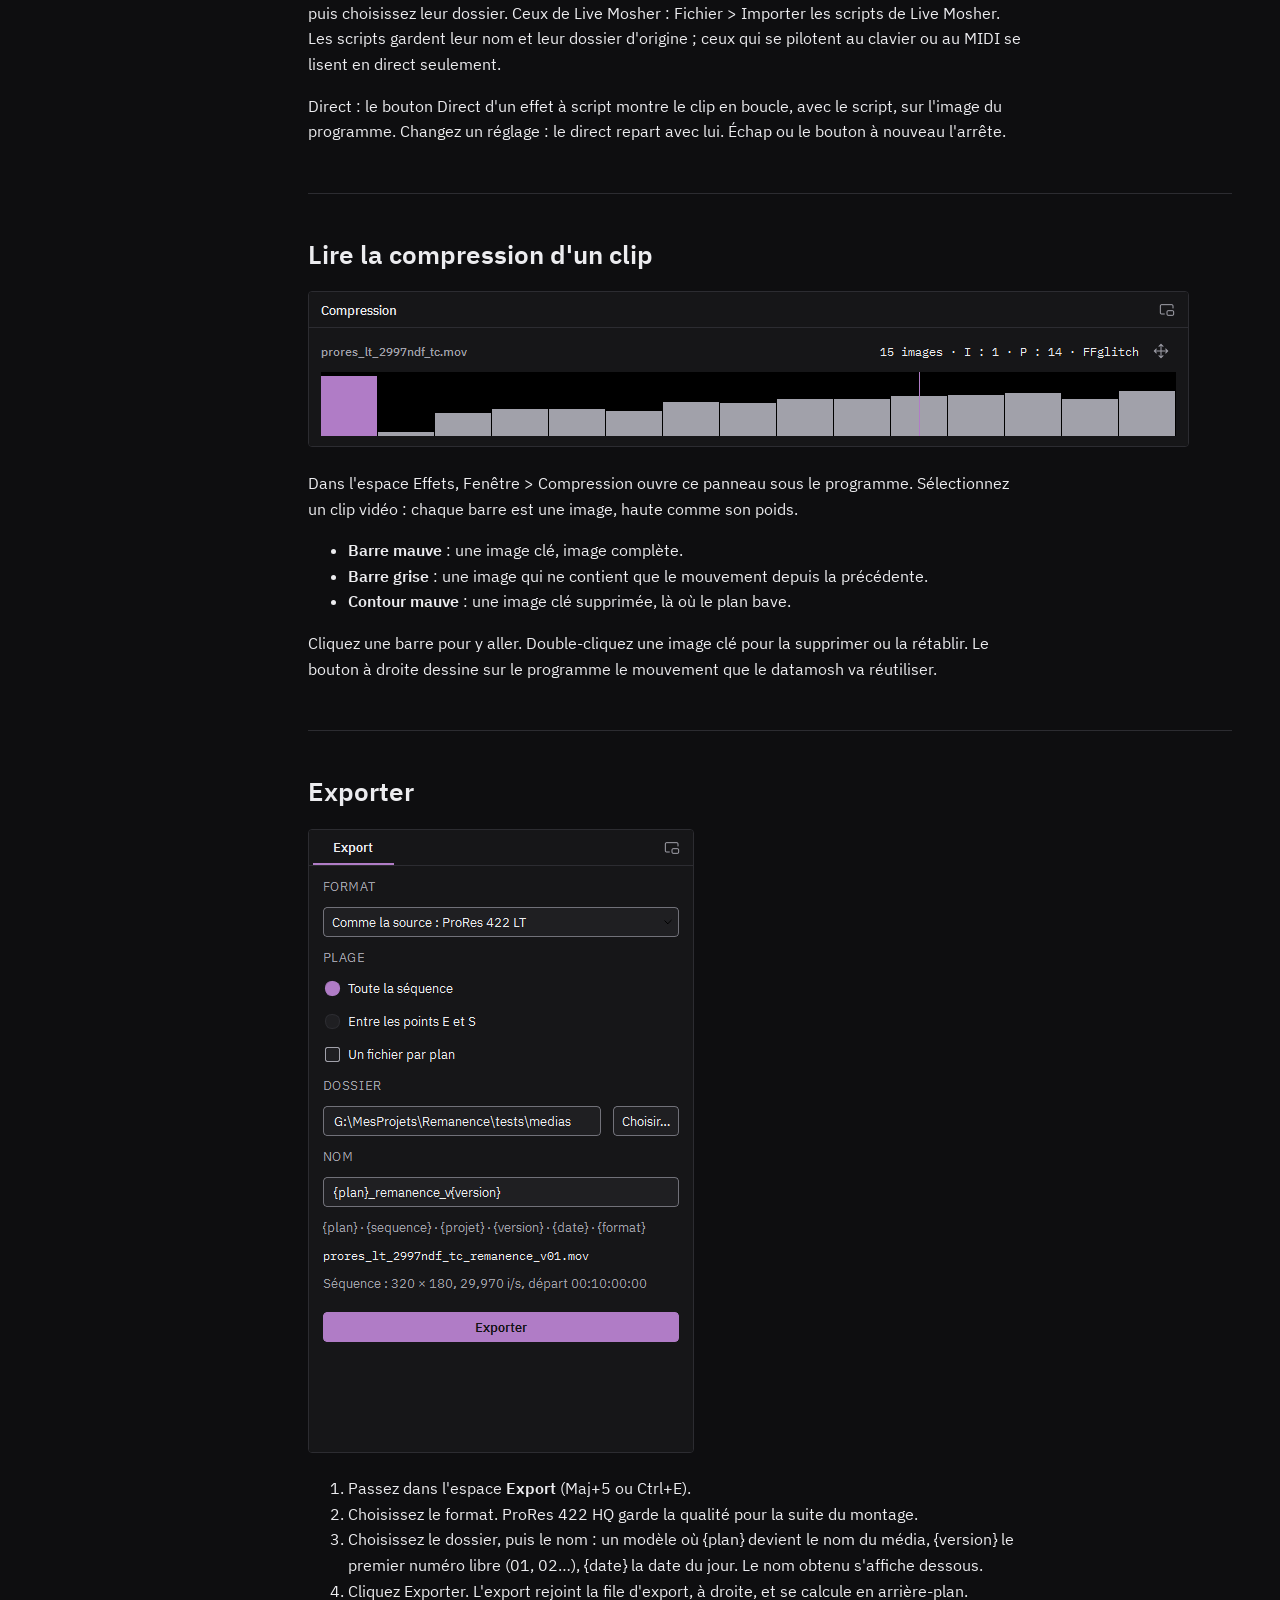
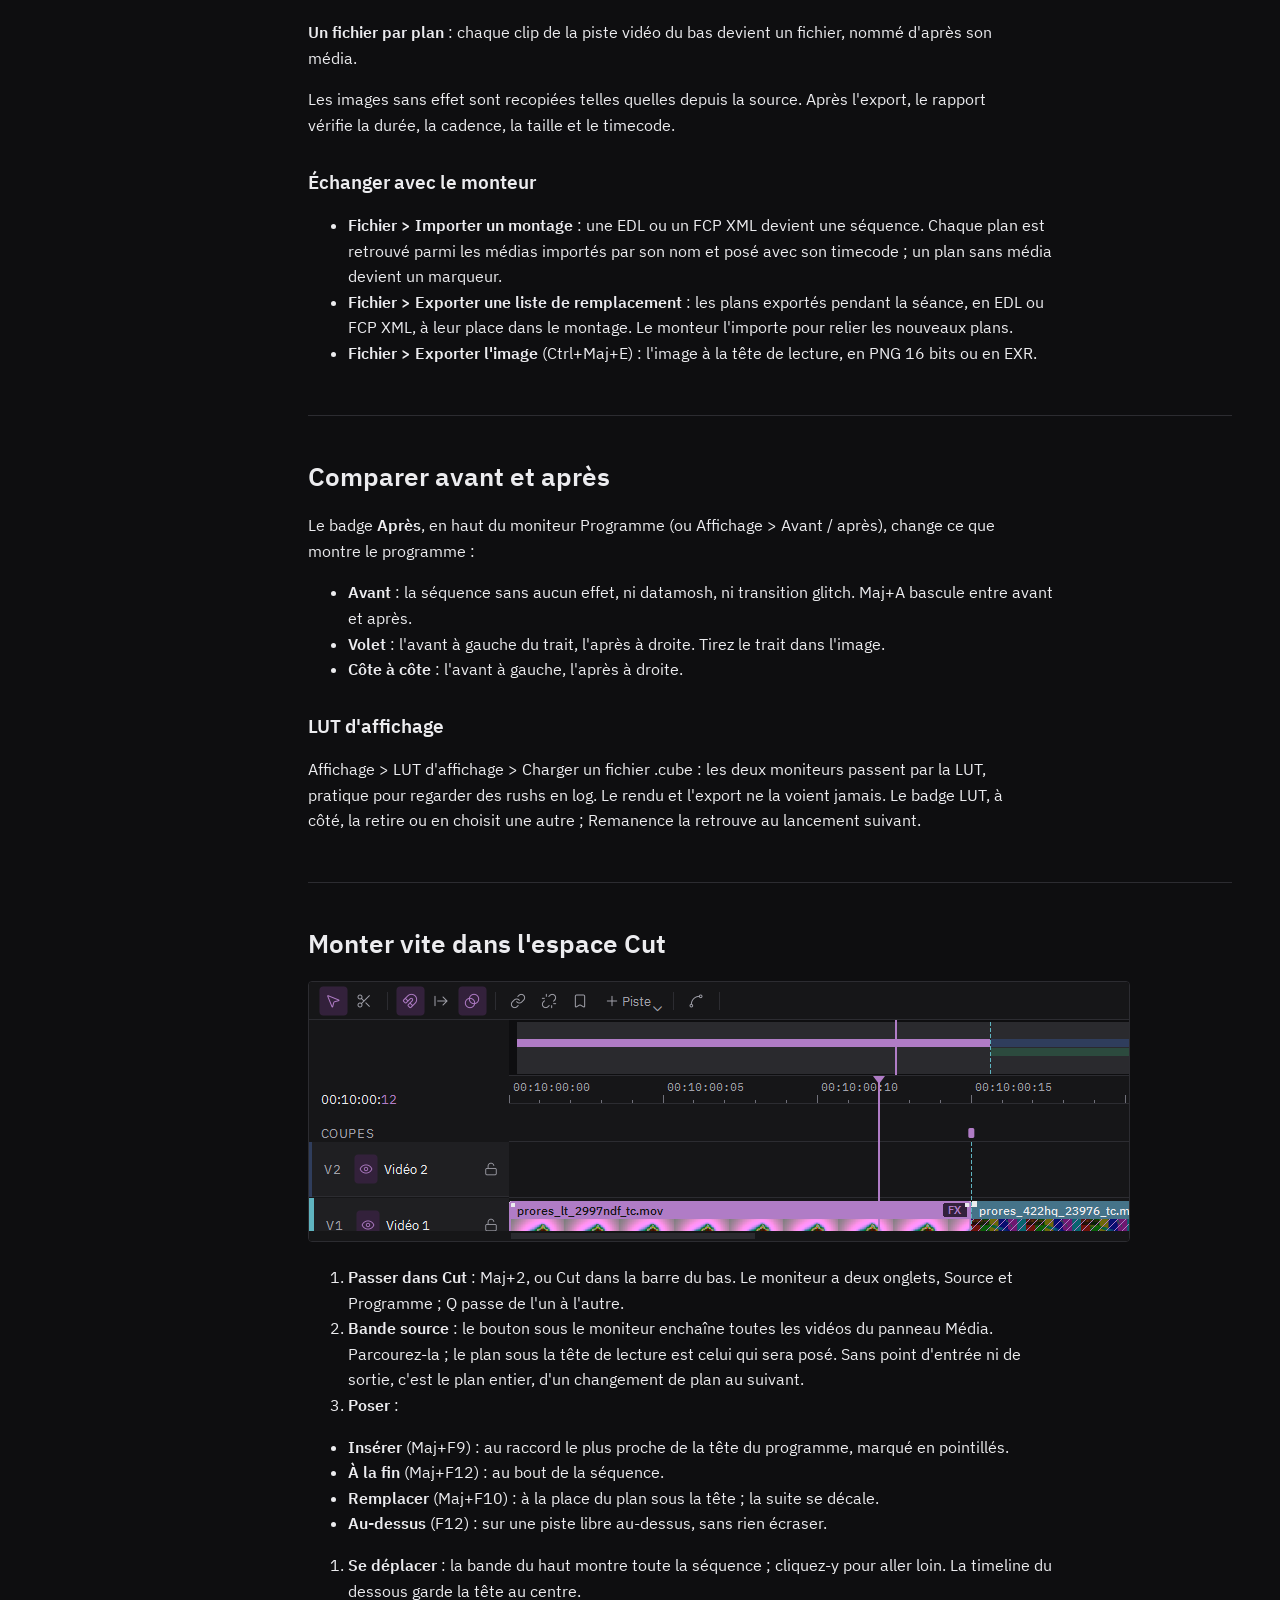
==== commit 56b7167c: "Version 1.1.1 Co-Authored-By: Claude Opus 5.5 <noreply@anthropic.com>" ====
--- a/remanence/ressources/guide/index.html
+++ b/remanence/ressources/guide/index.html
@@ -48,7 +48,7 @@
 </style>
 </head>
 <body>
-<nav><h1>Remanence</h1><p>Guide · version 1.1.0</p><ol>
+<nav><h1>Remanence</h1><p>Guide · version 1.1.1</p><ol>
 <li><a href="#00-bienvenue">Bienvenue</a></li>
 <li><a href="#01-ecran">L&#x27;écran</a></li>
 <li><a href="#aide-01-monter">Monter des clips</a></li>
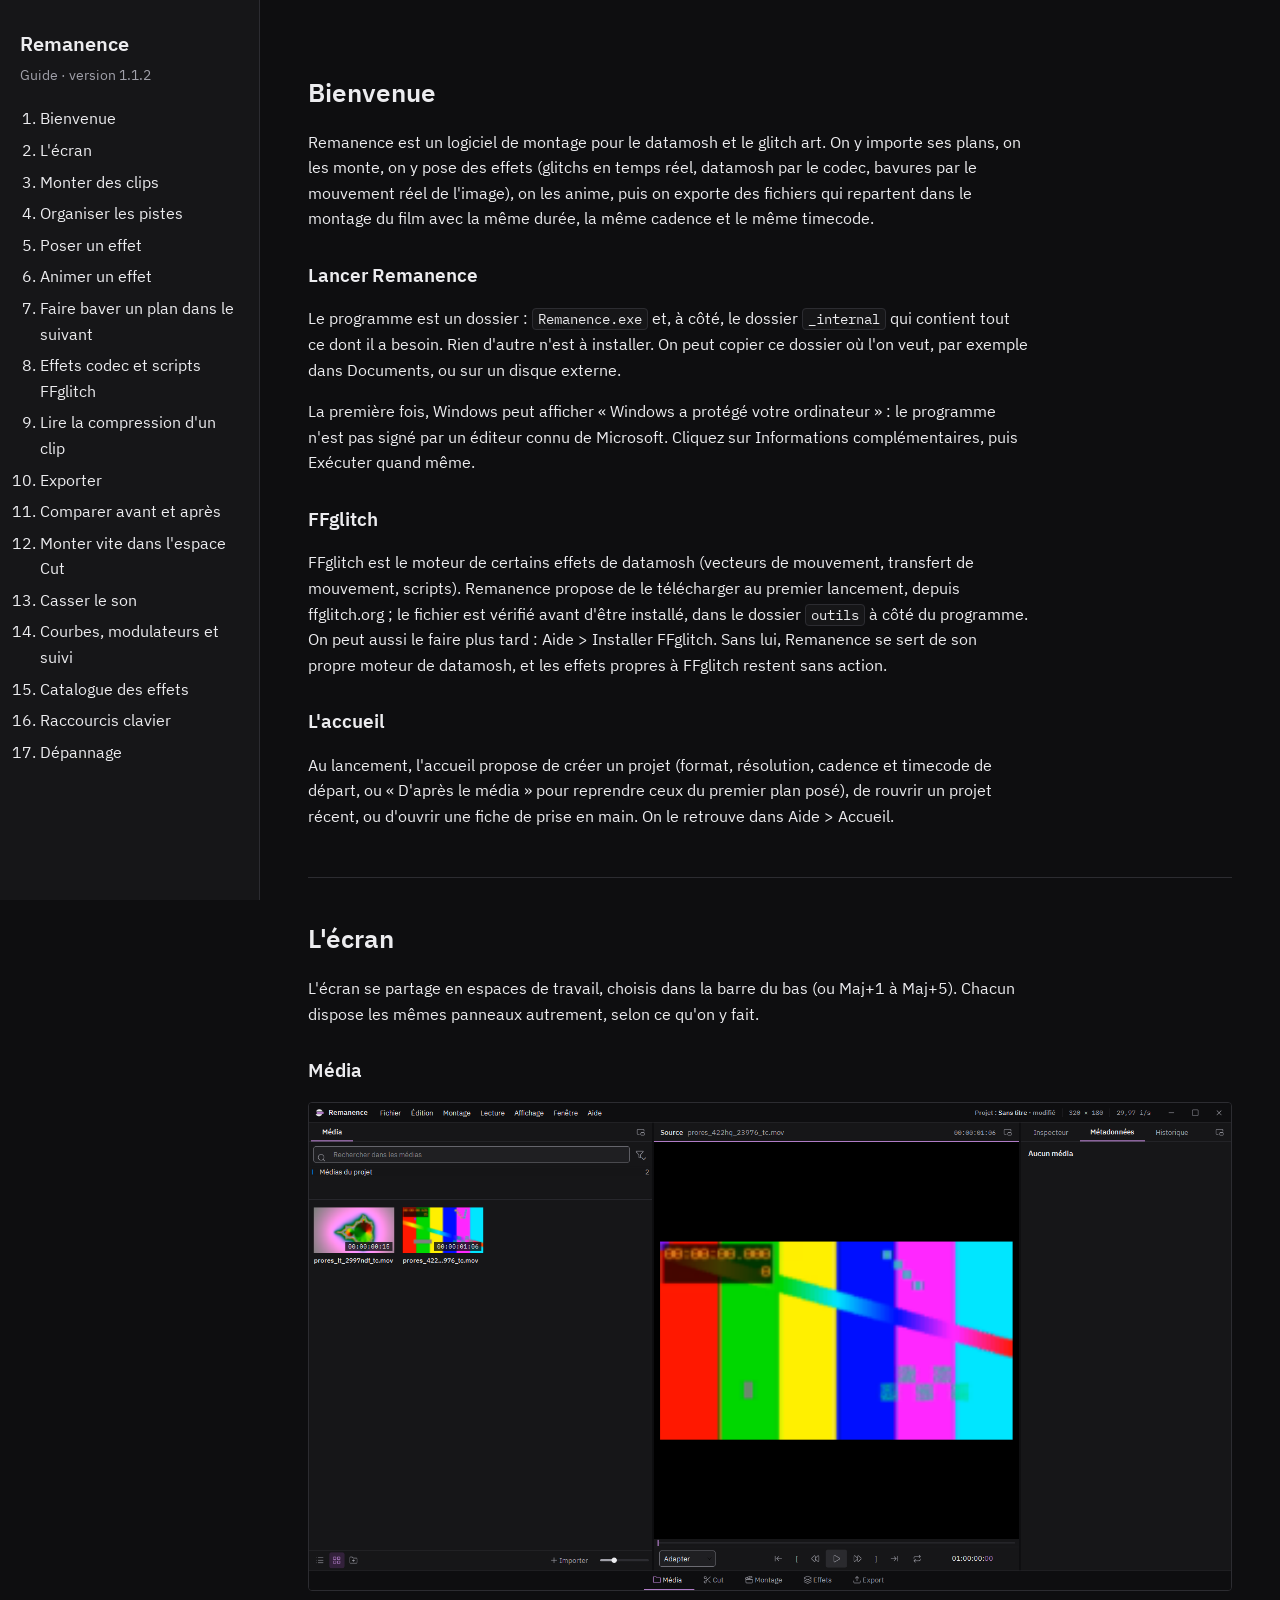
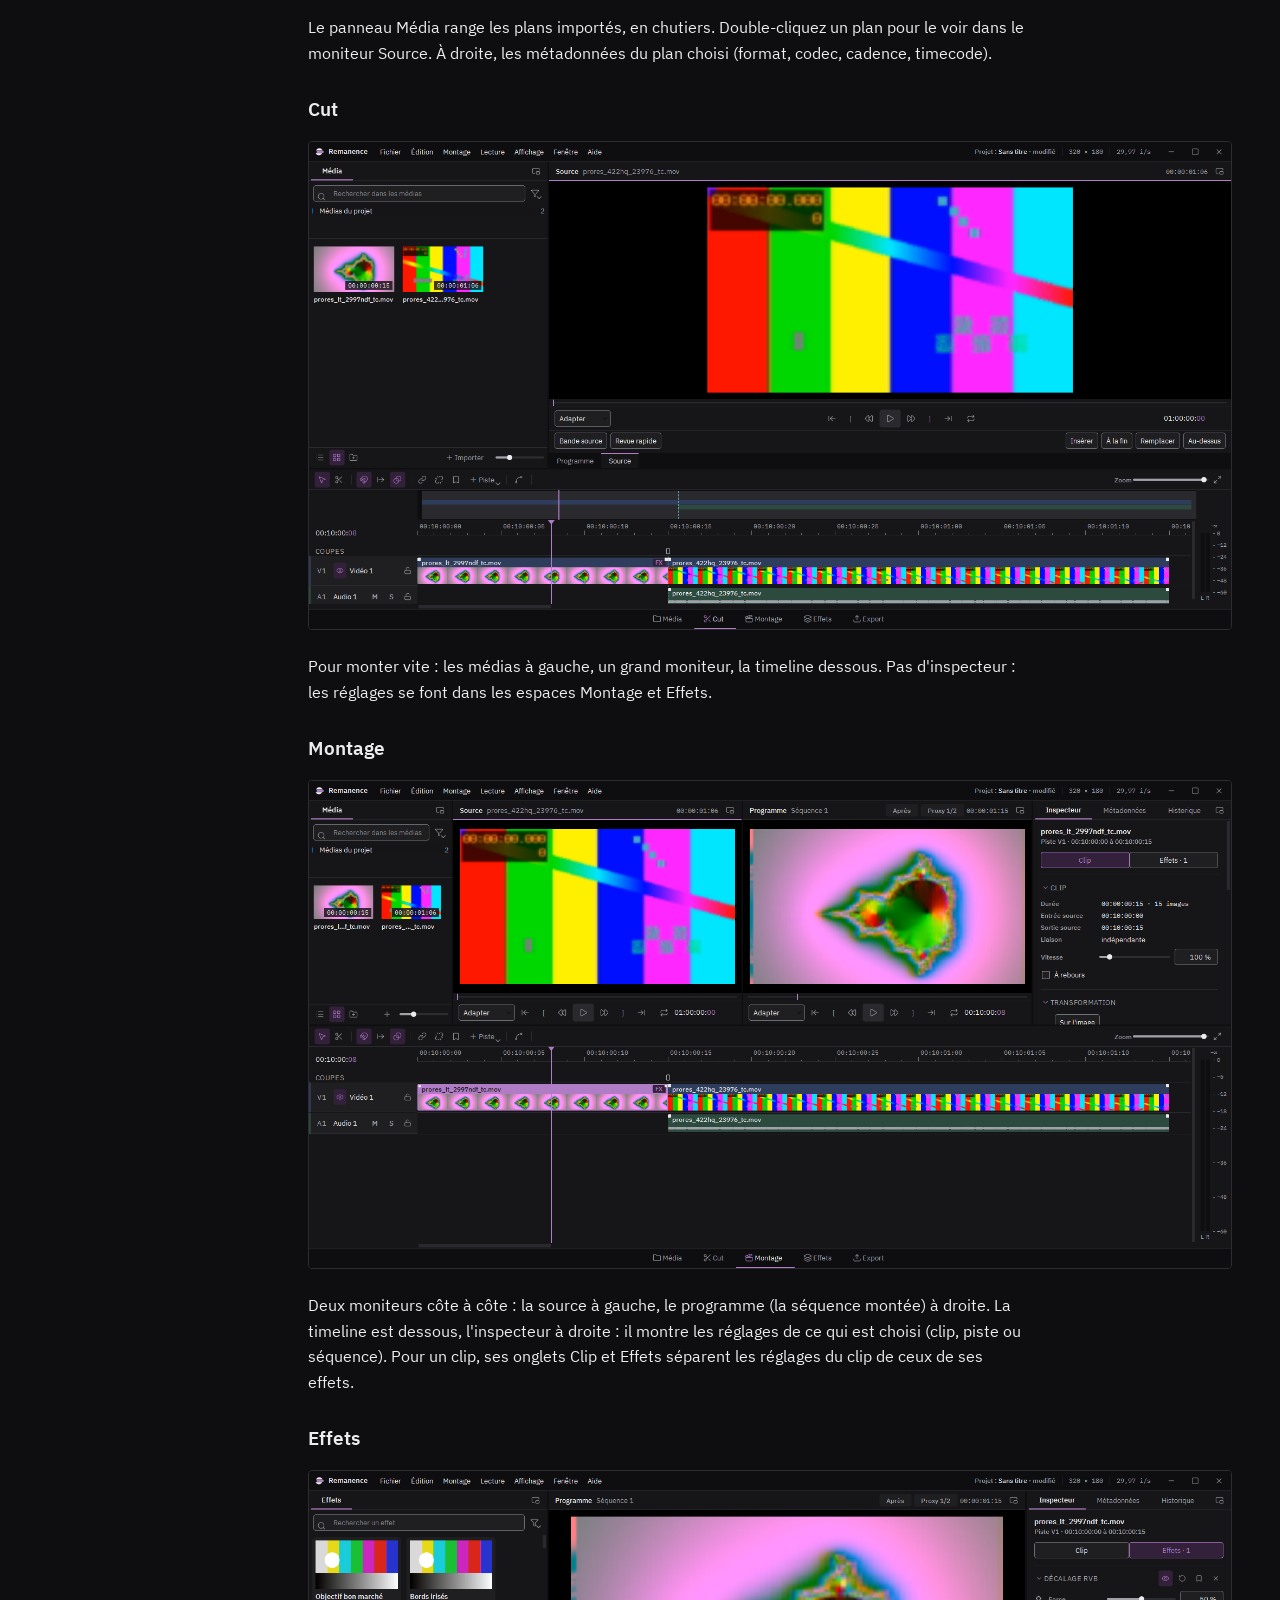
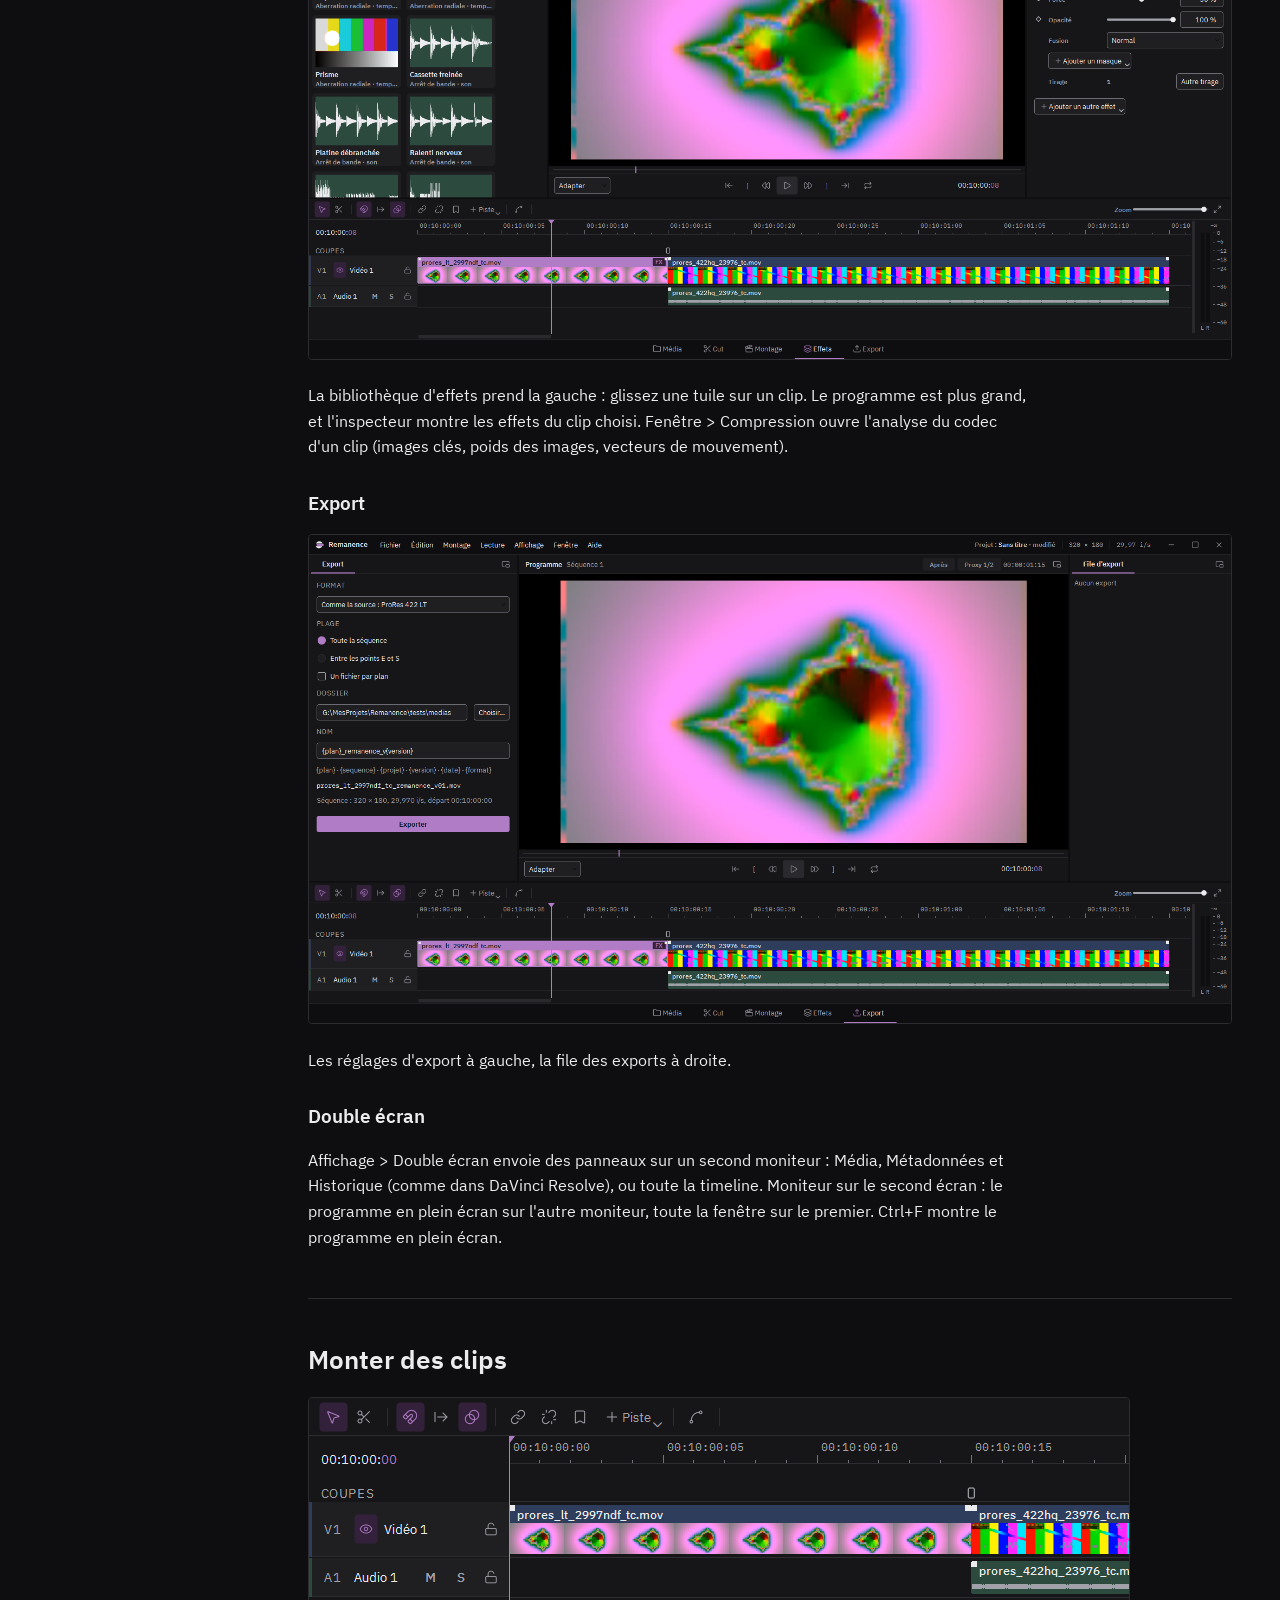
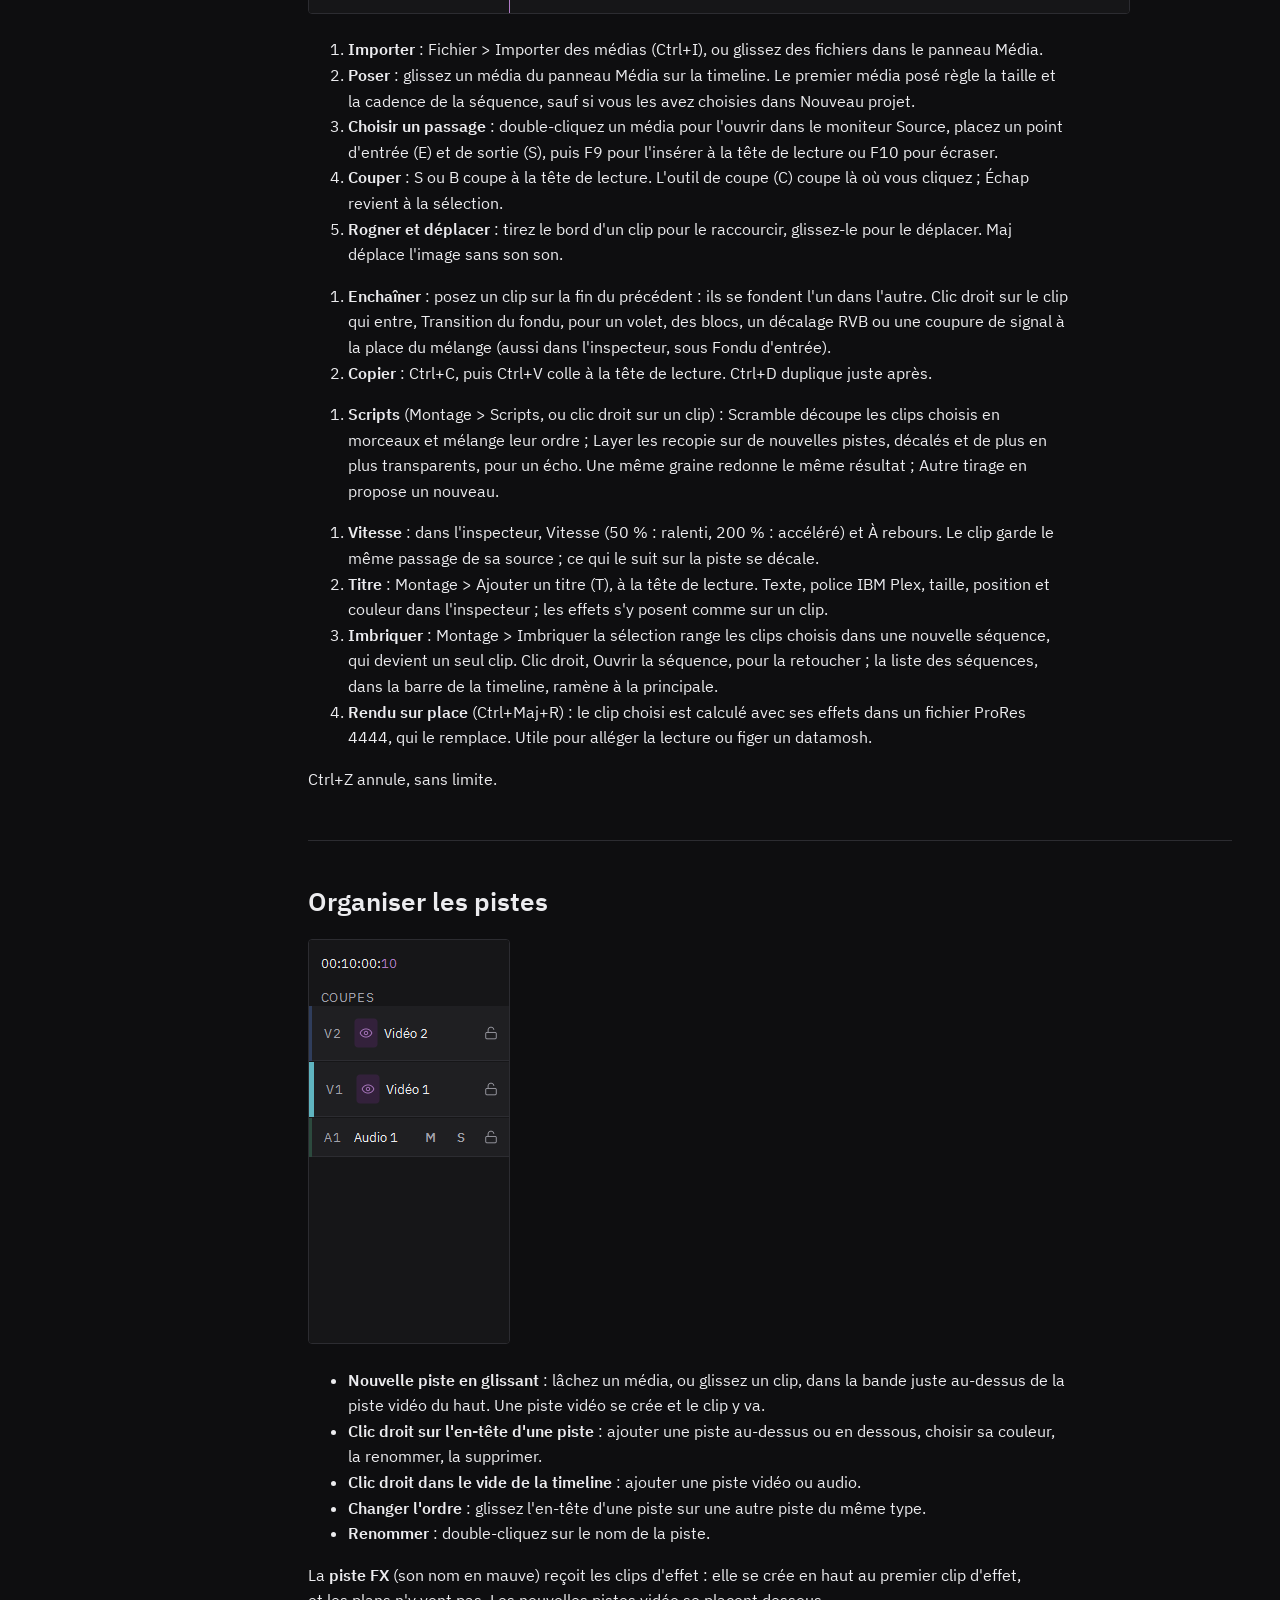
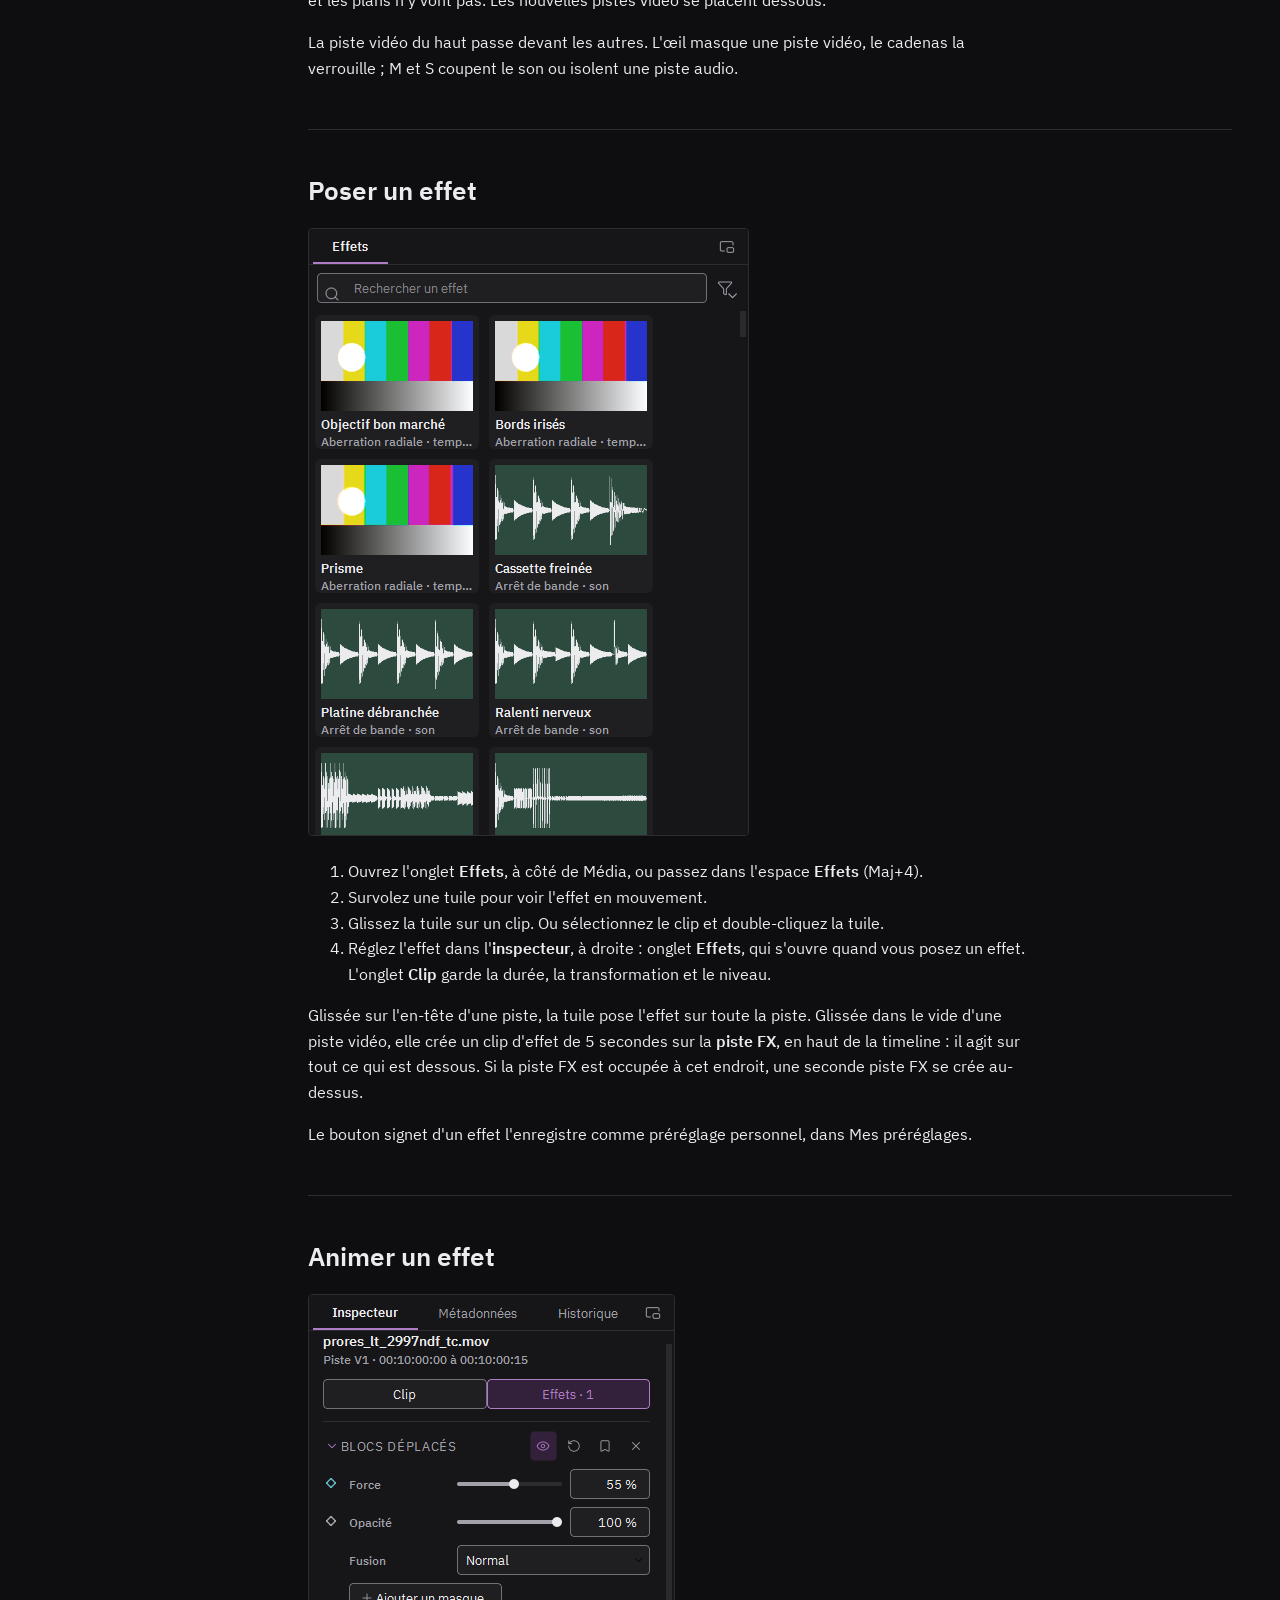
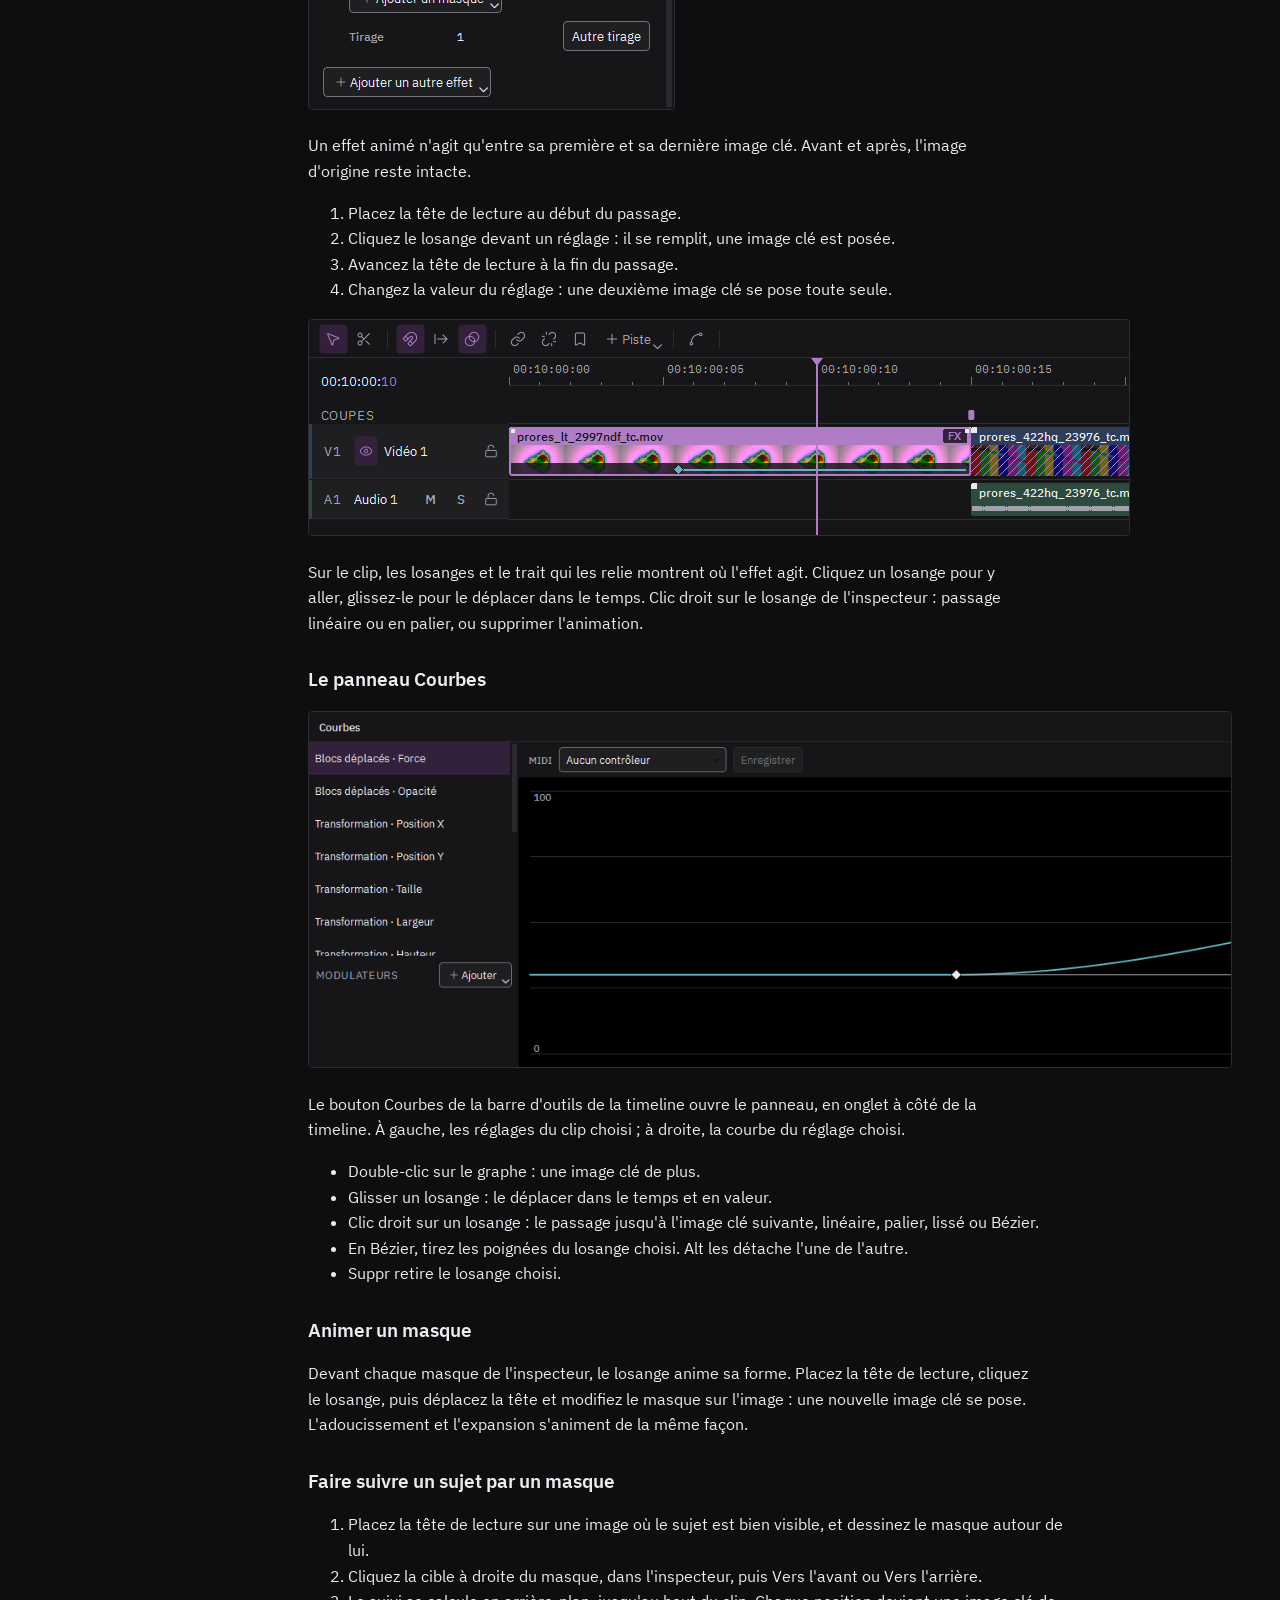
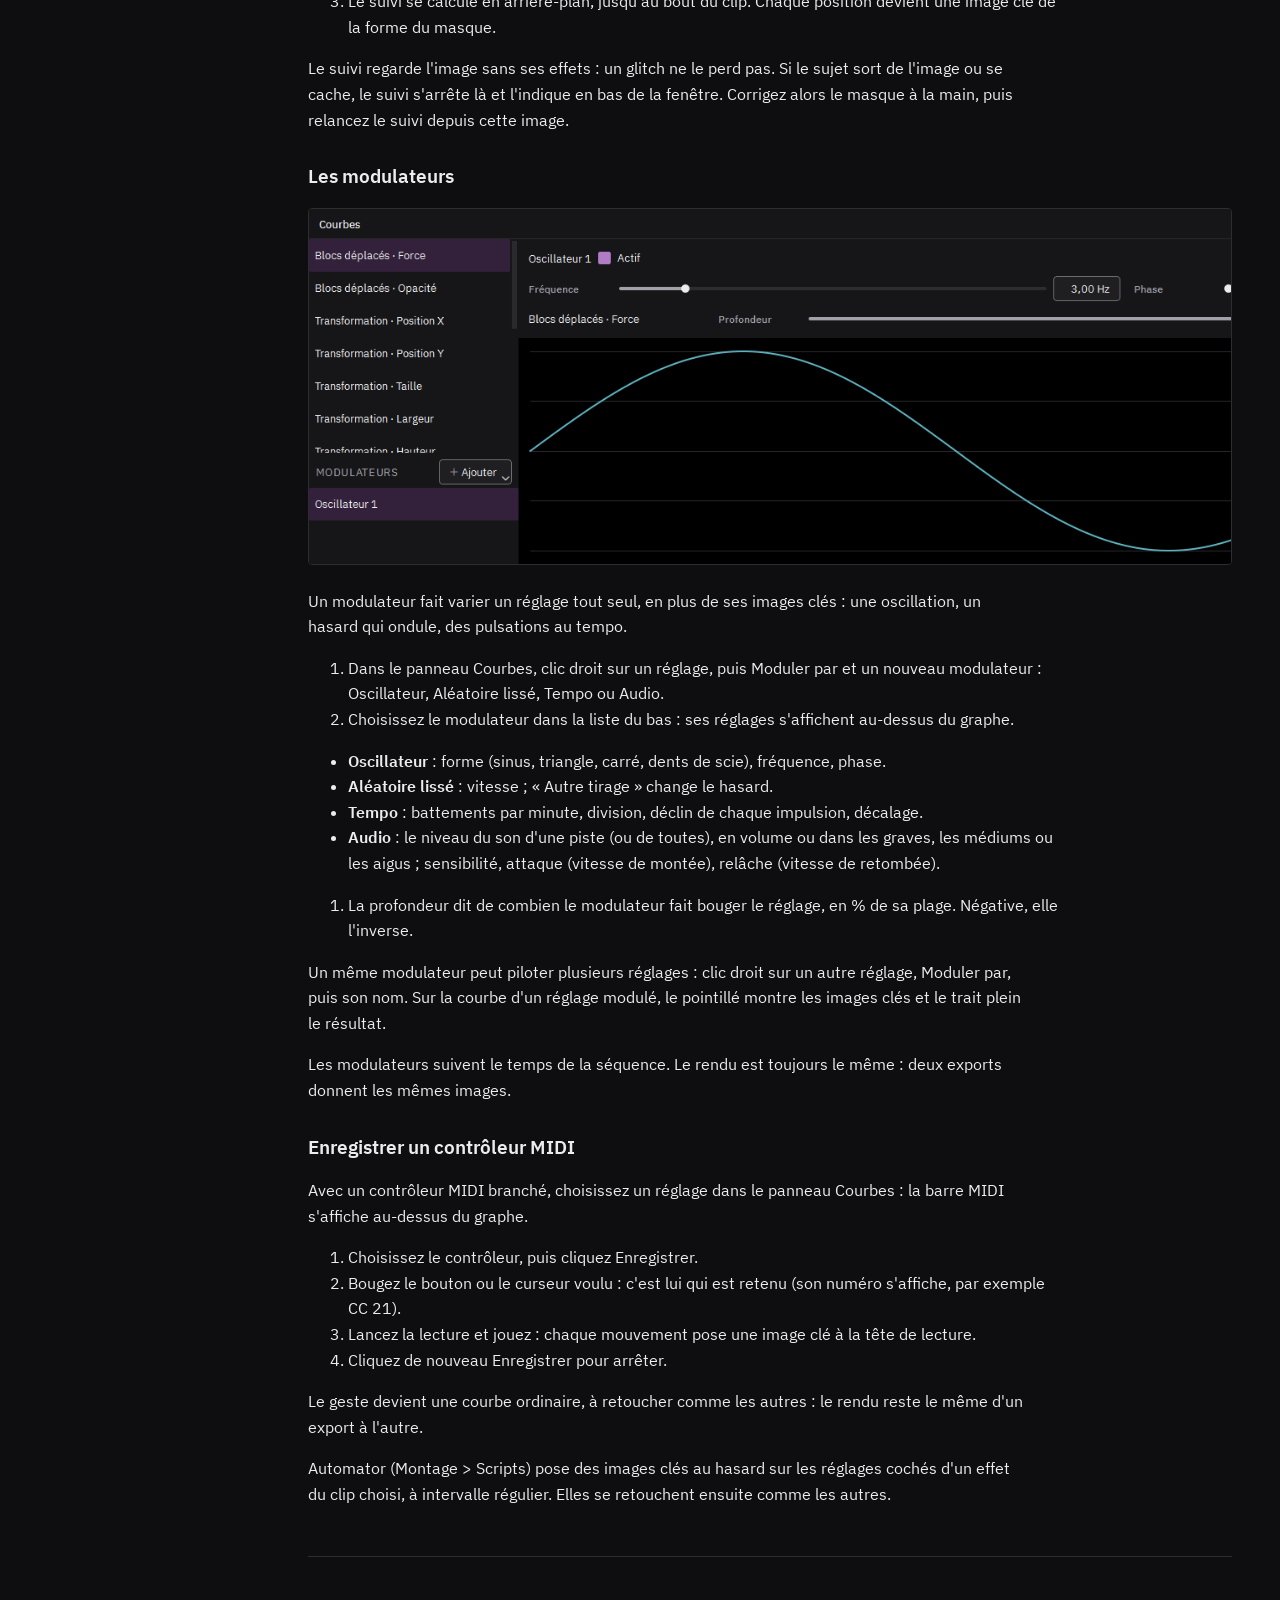
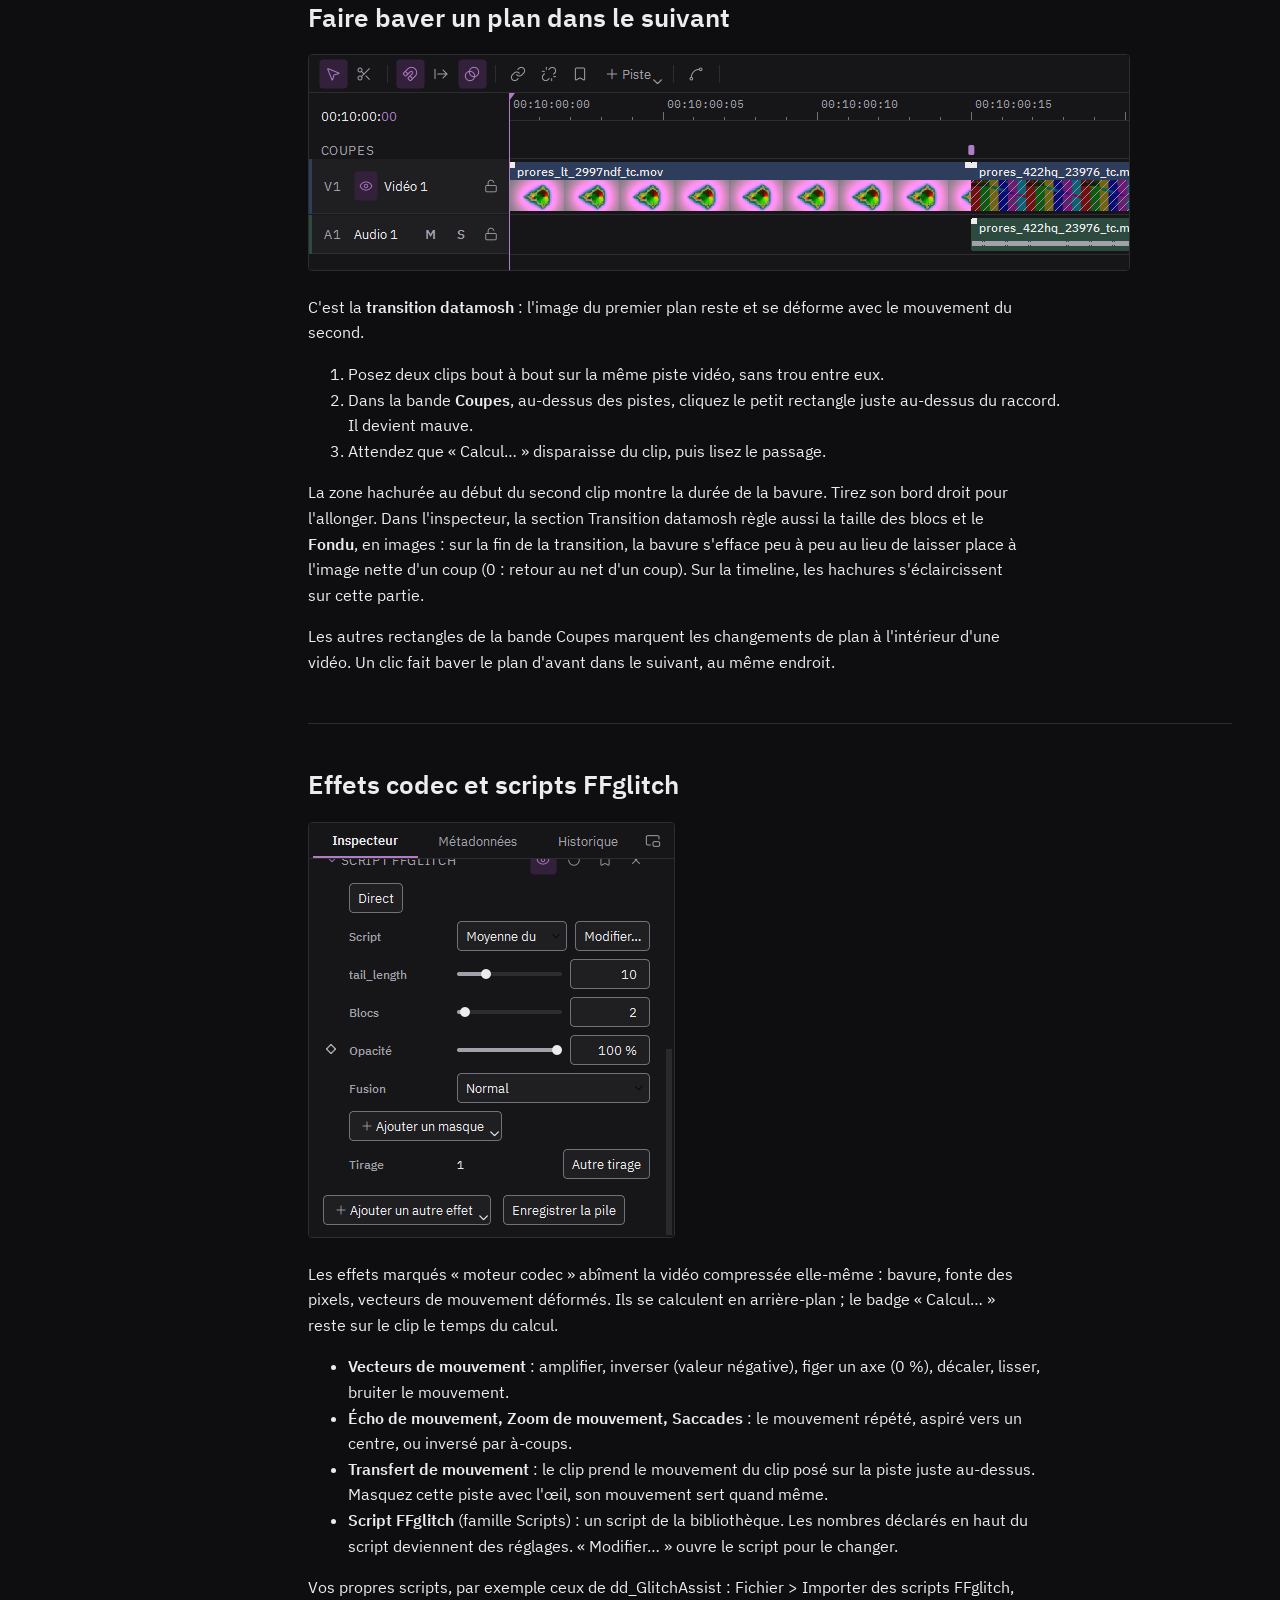
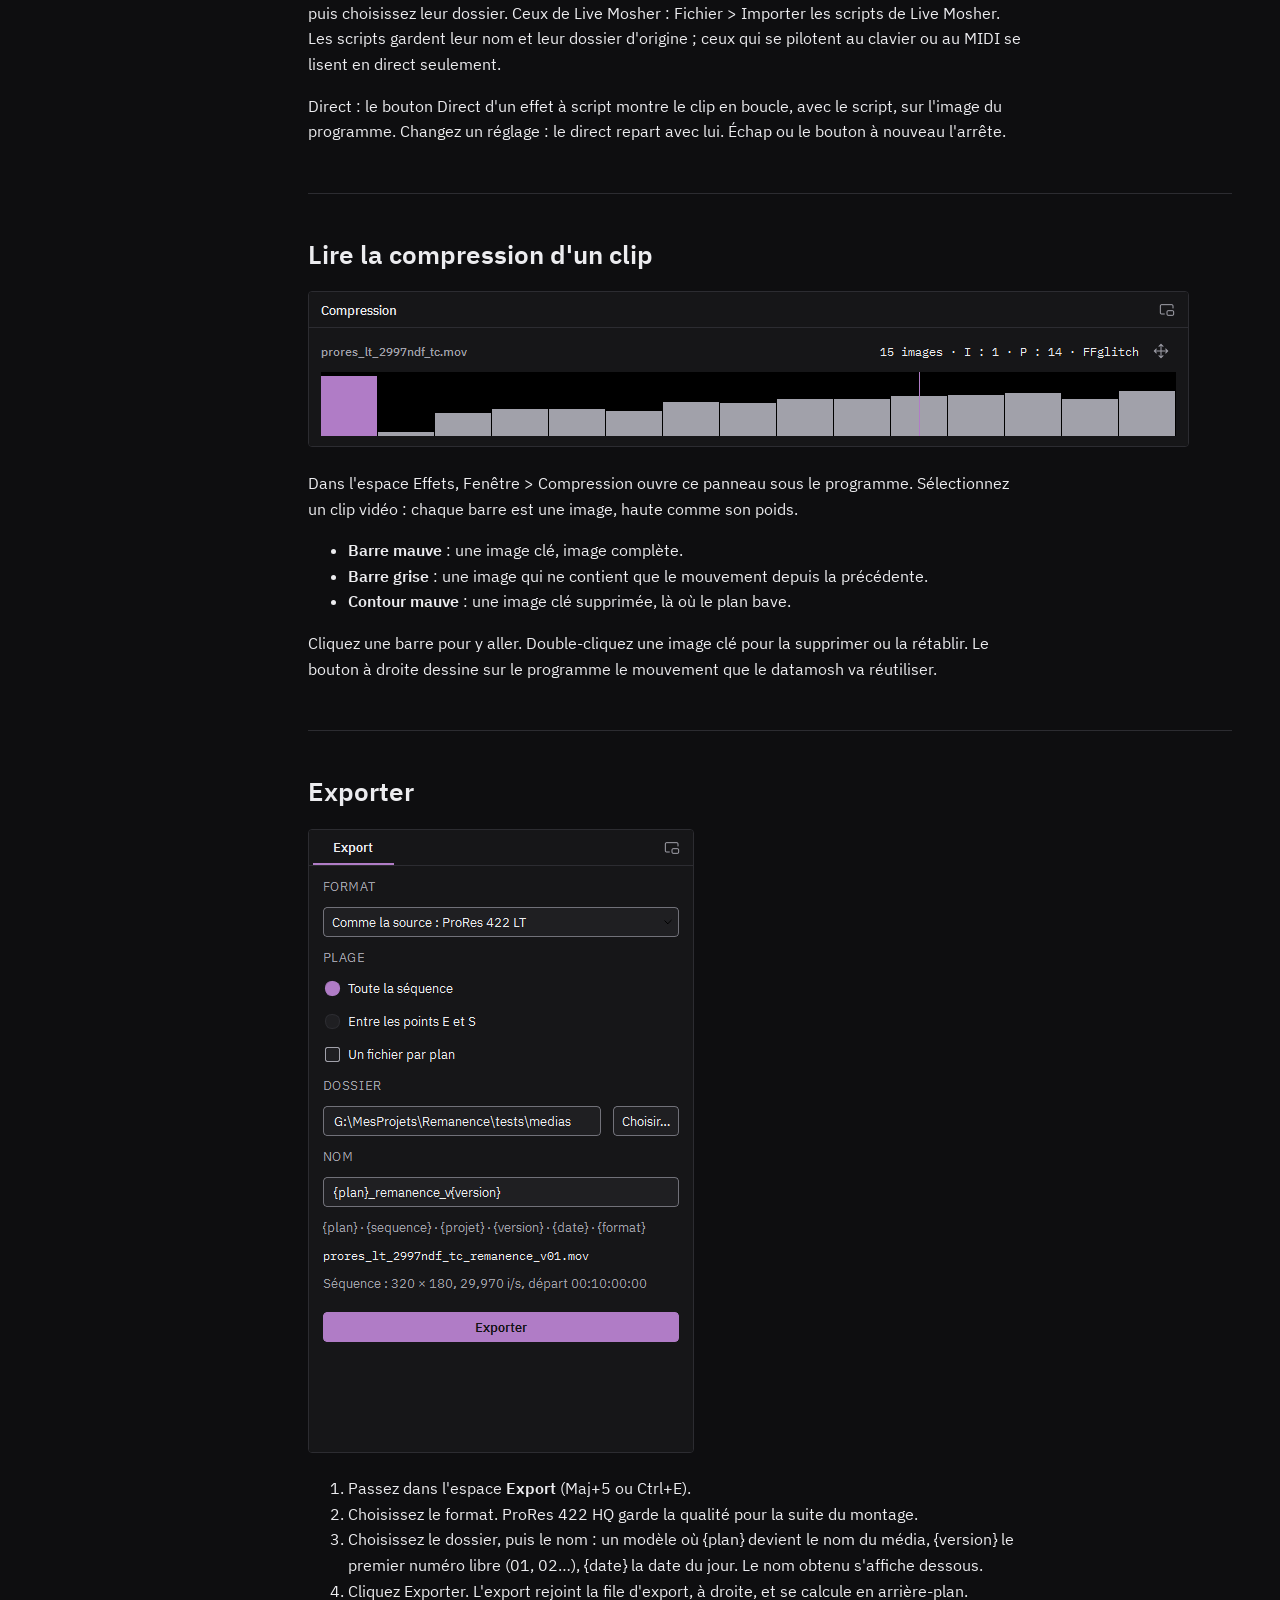
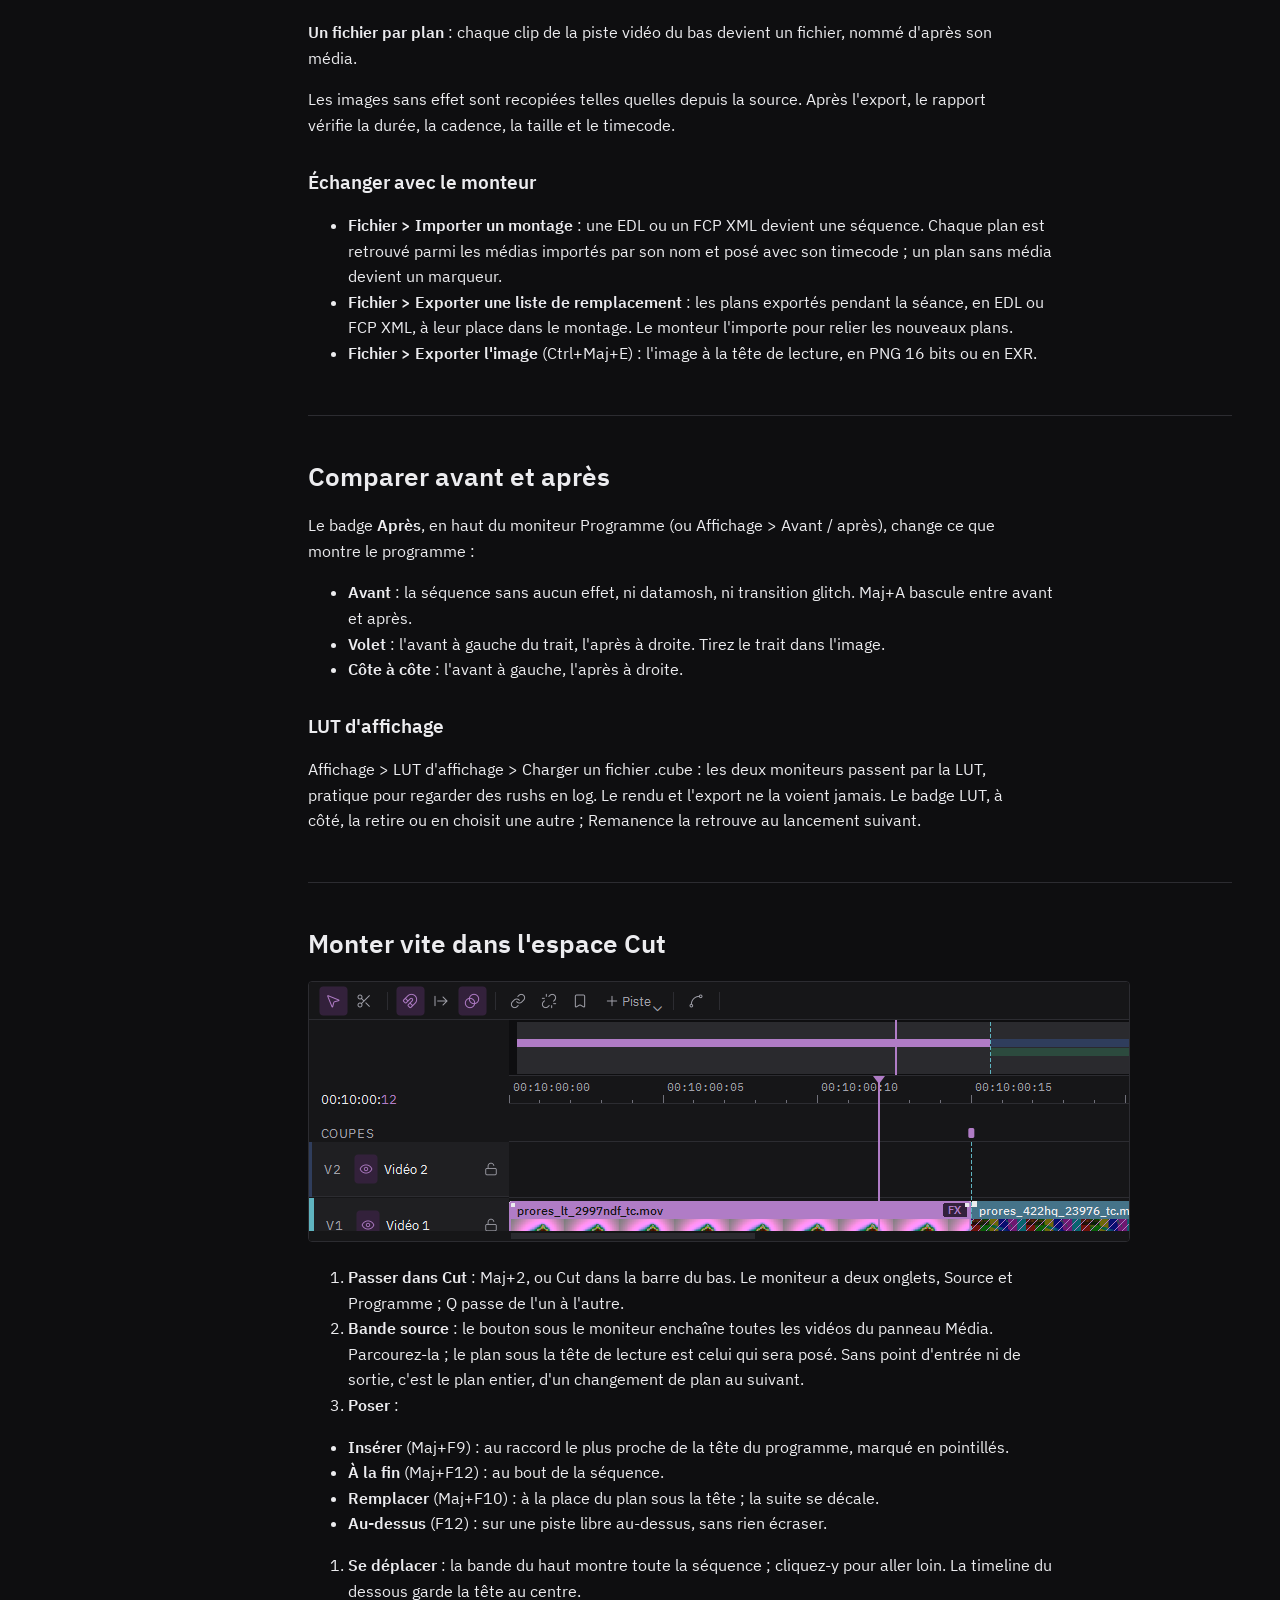
==== commit b8aaa5ae: "Version 1.1.2 Co-Authored-By: Claude Opus 5.5 <noreply@anthropic.com>" ====
--- a/remanence/ressources/guide/index.html
+++ b/remanence/ressources/guide/index.html
@@ -48,7 +48,7 @@
 </style>
 </head>
 <body>
-<nav><h1>Remanence</h1><p>Guide · version 1.1.1</p><ol>
+<nav><h1>Remanence</h1><p>Guide · version 1.1.2</p><ol>
 <li><a href="#00-bienvenue">Bienvenue</a></li>
 <li><a href="#01-ecran">L&#x27;écran</a></li>
 <li><a href="#aide-01-monter">Monter des clips</a></li>
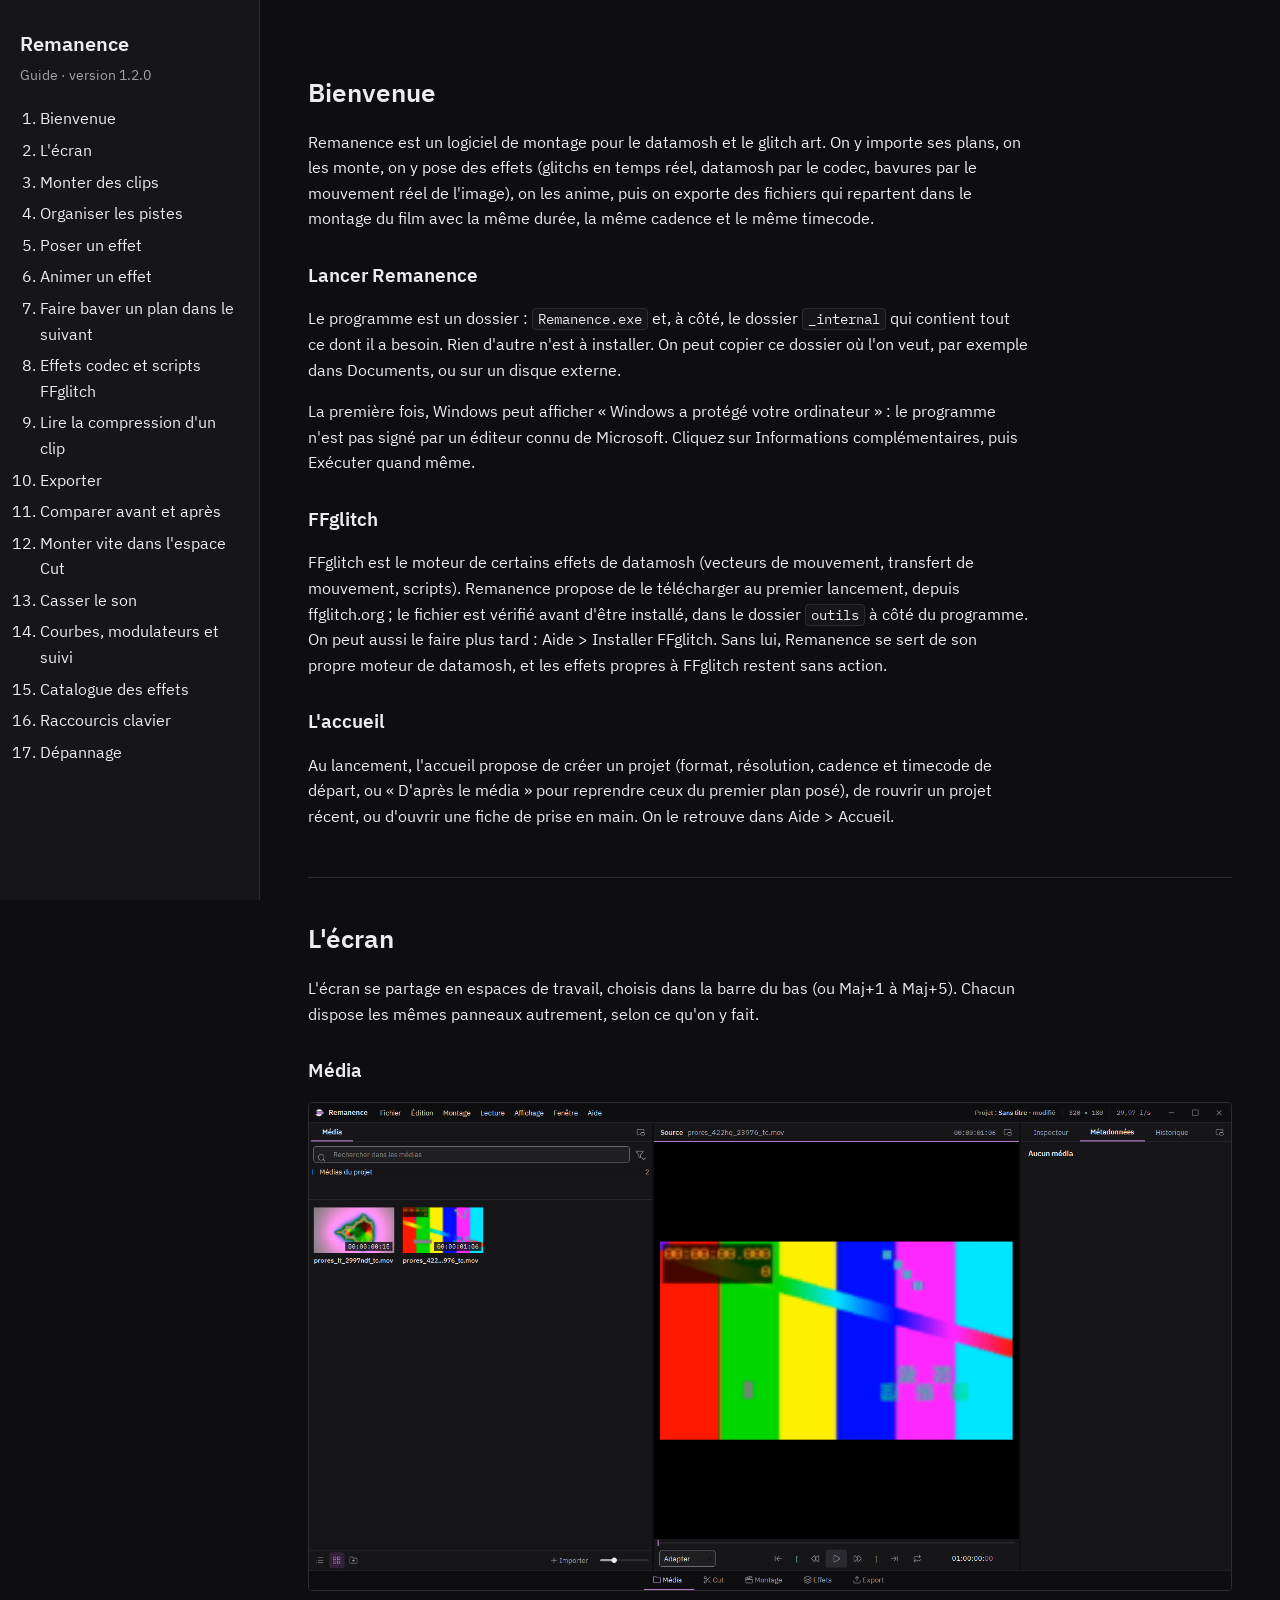
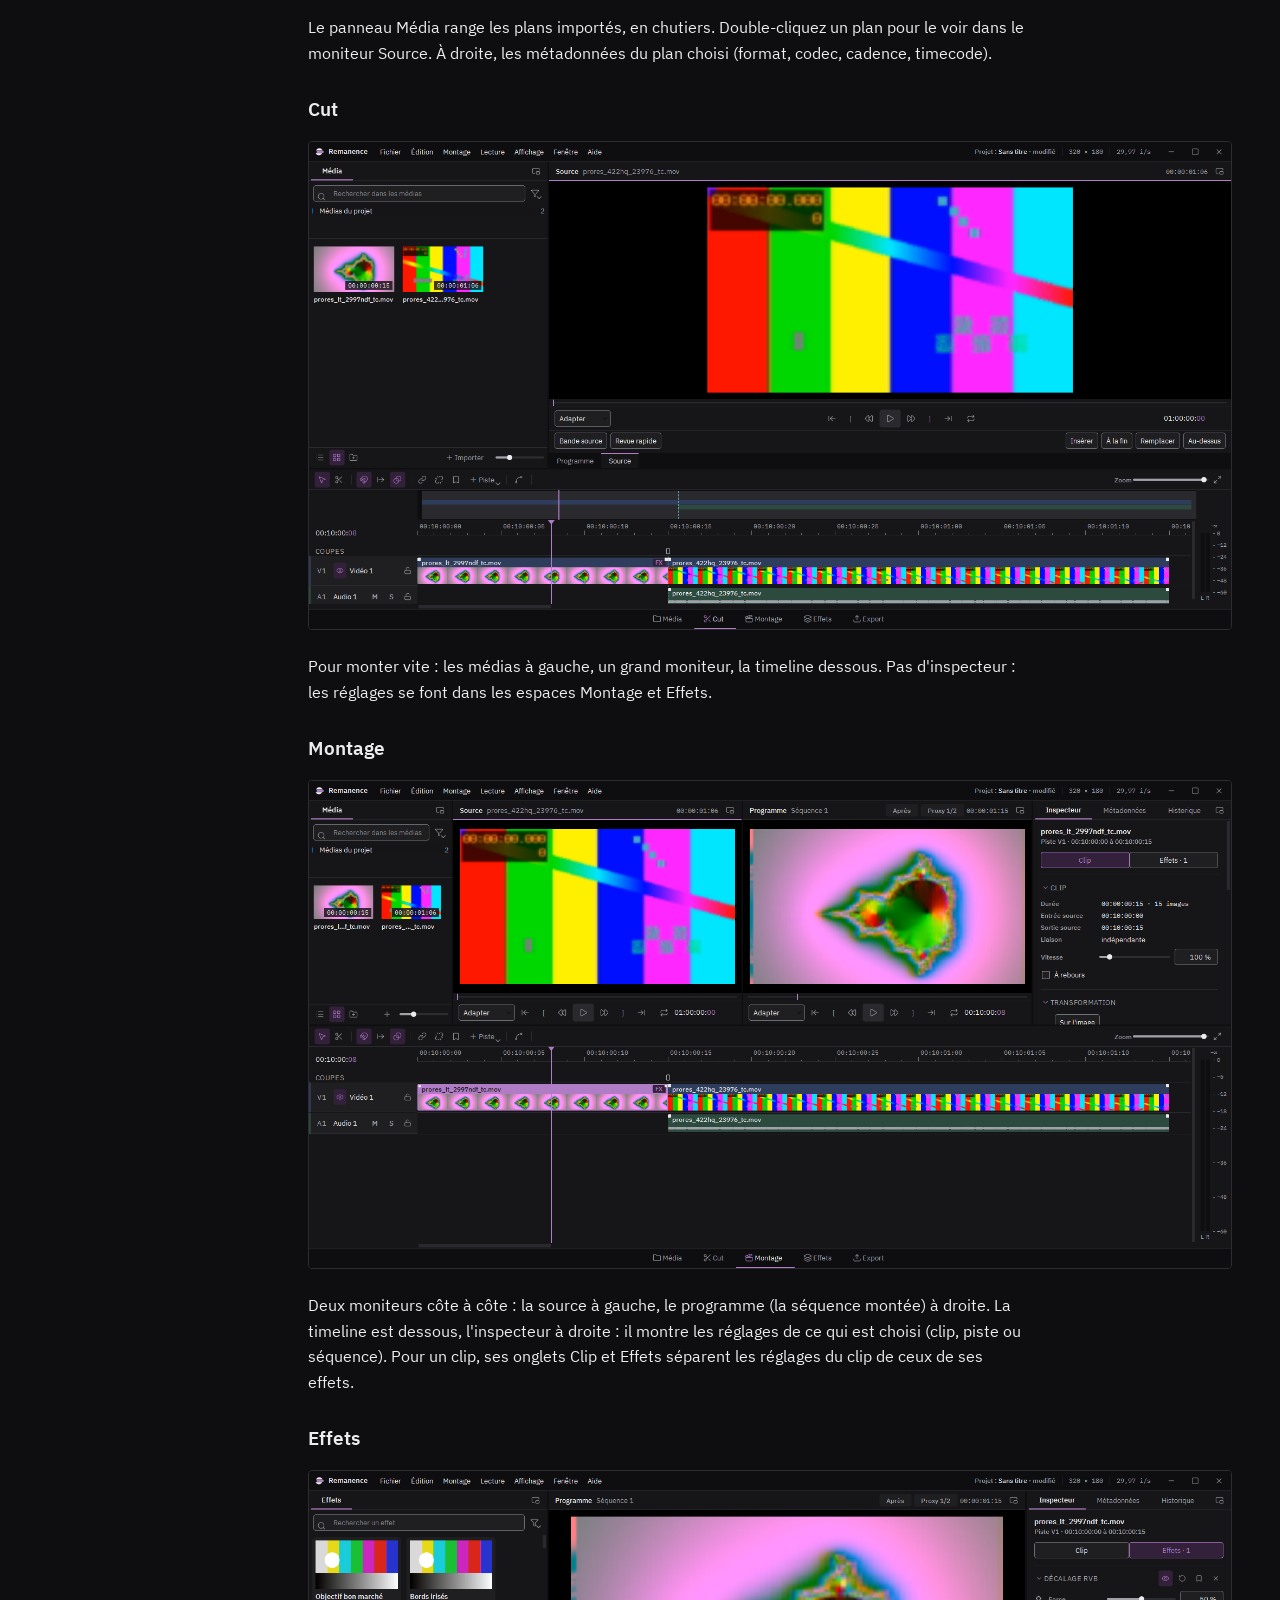
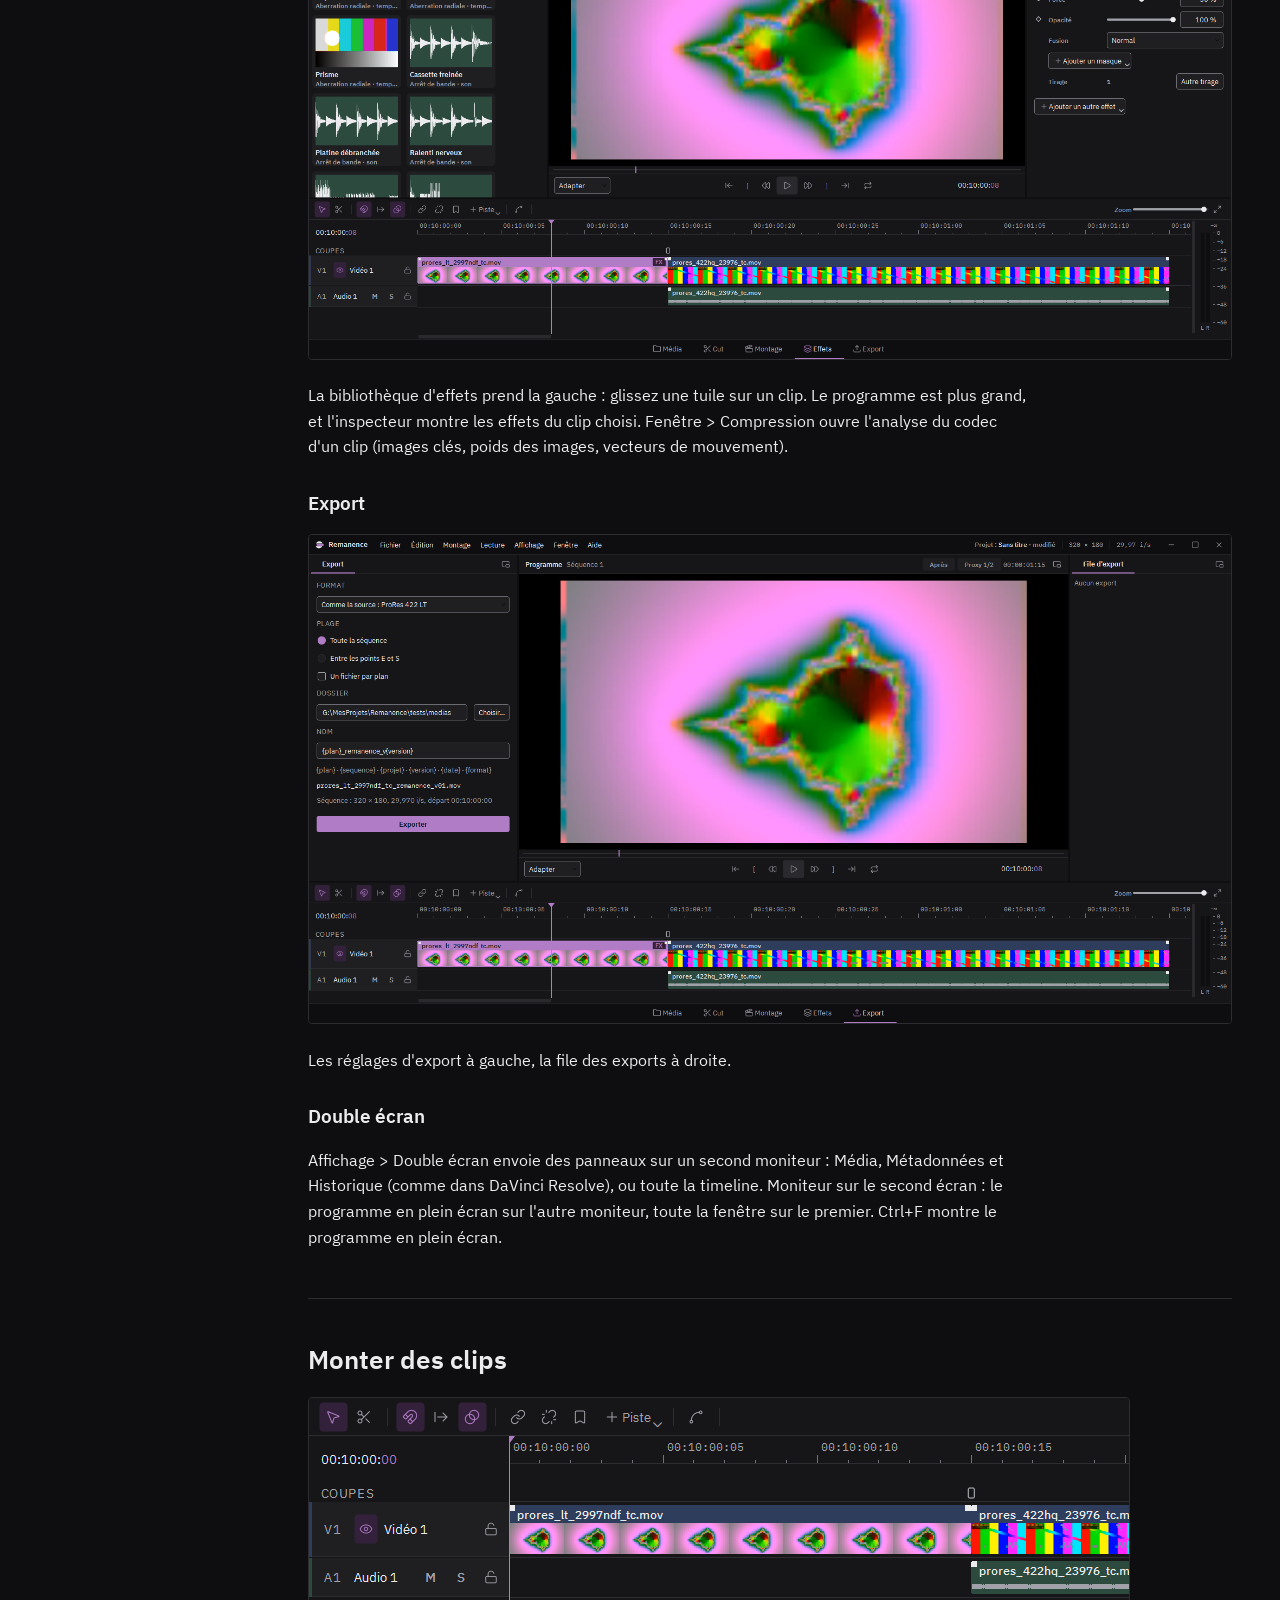
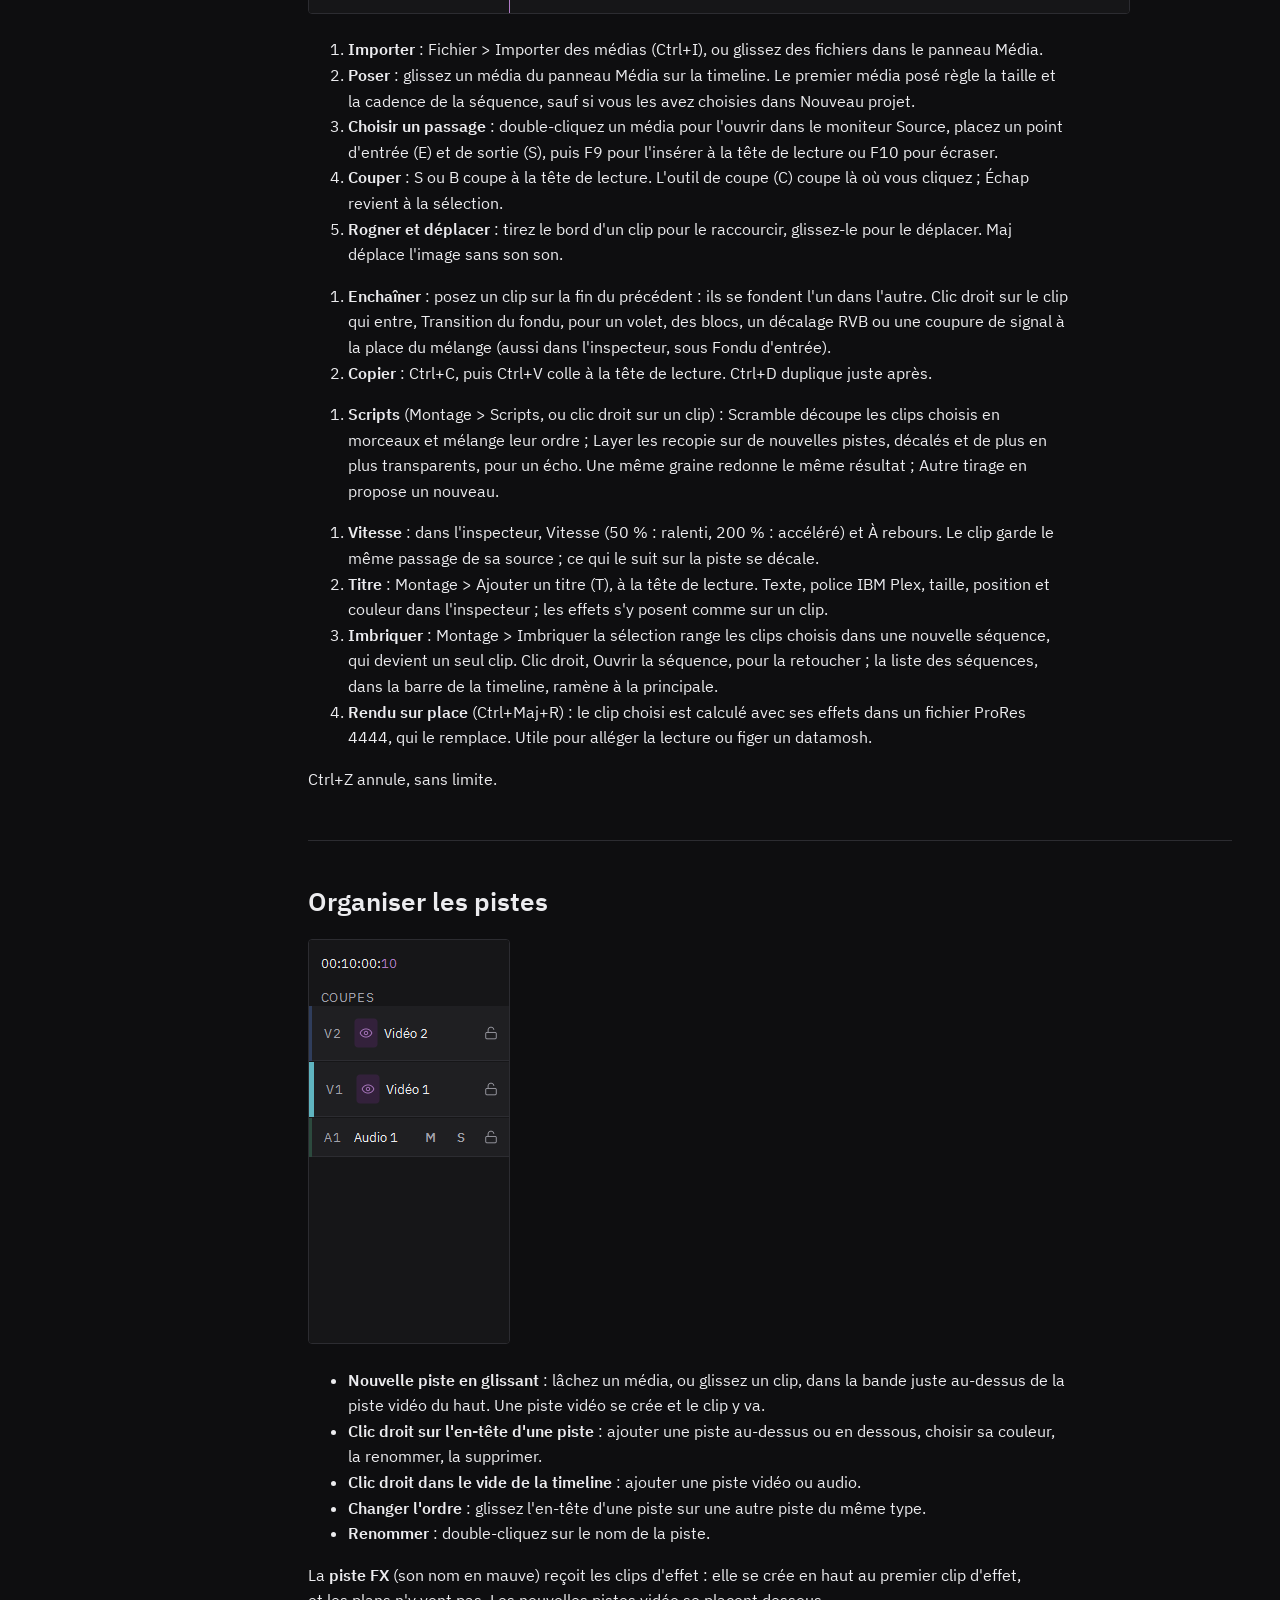
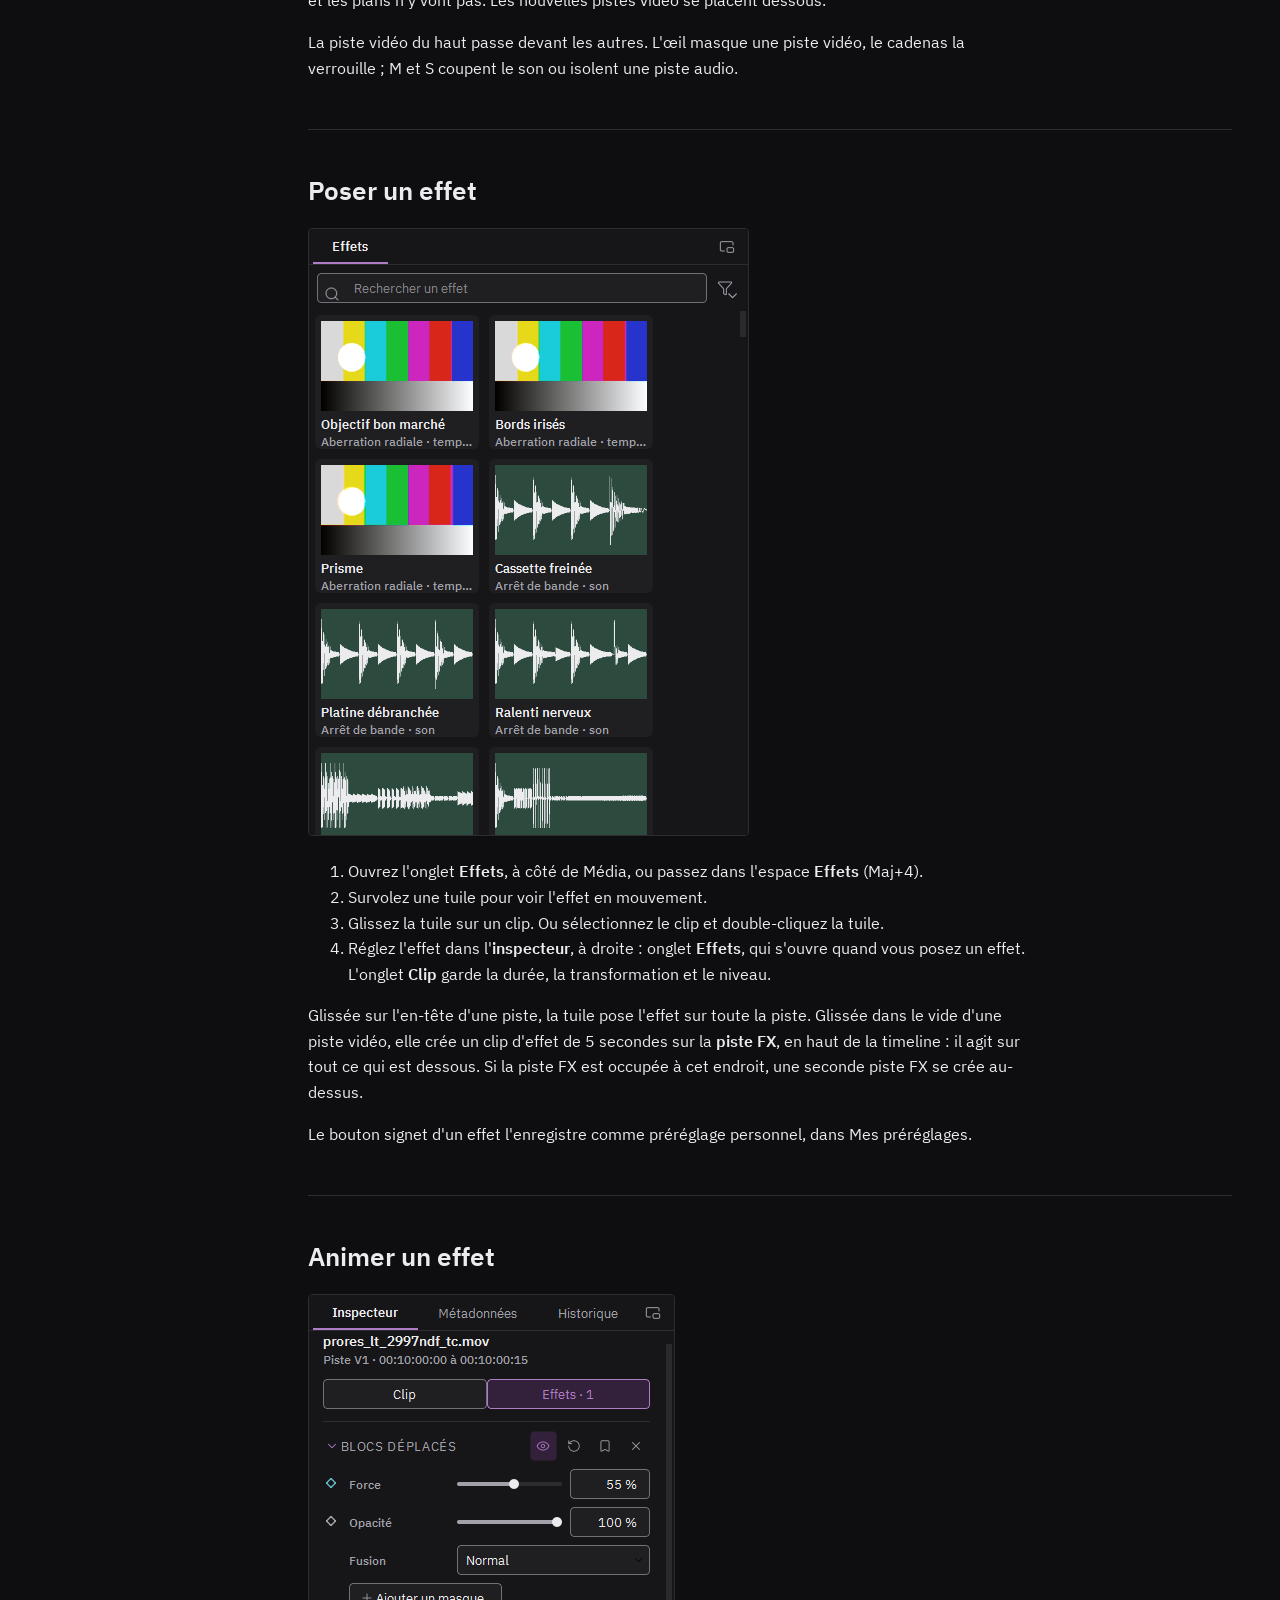
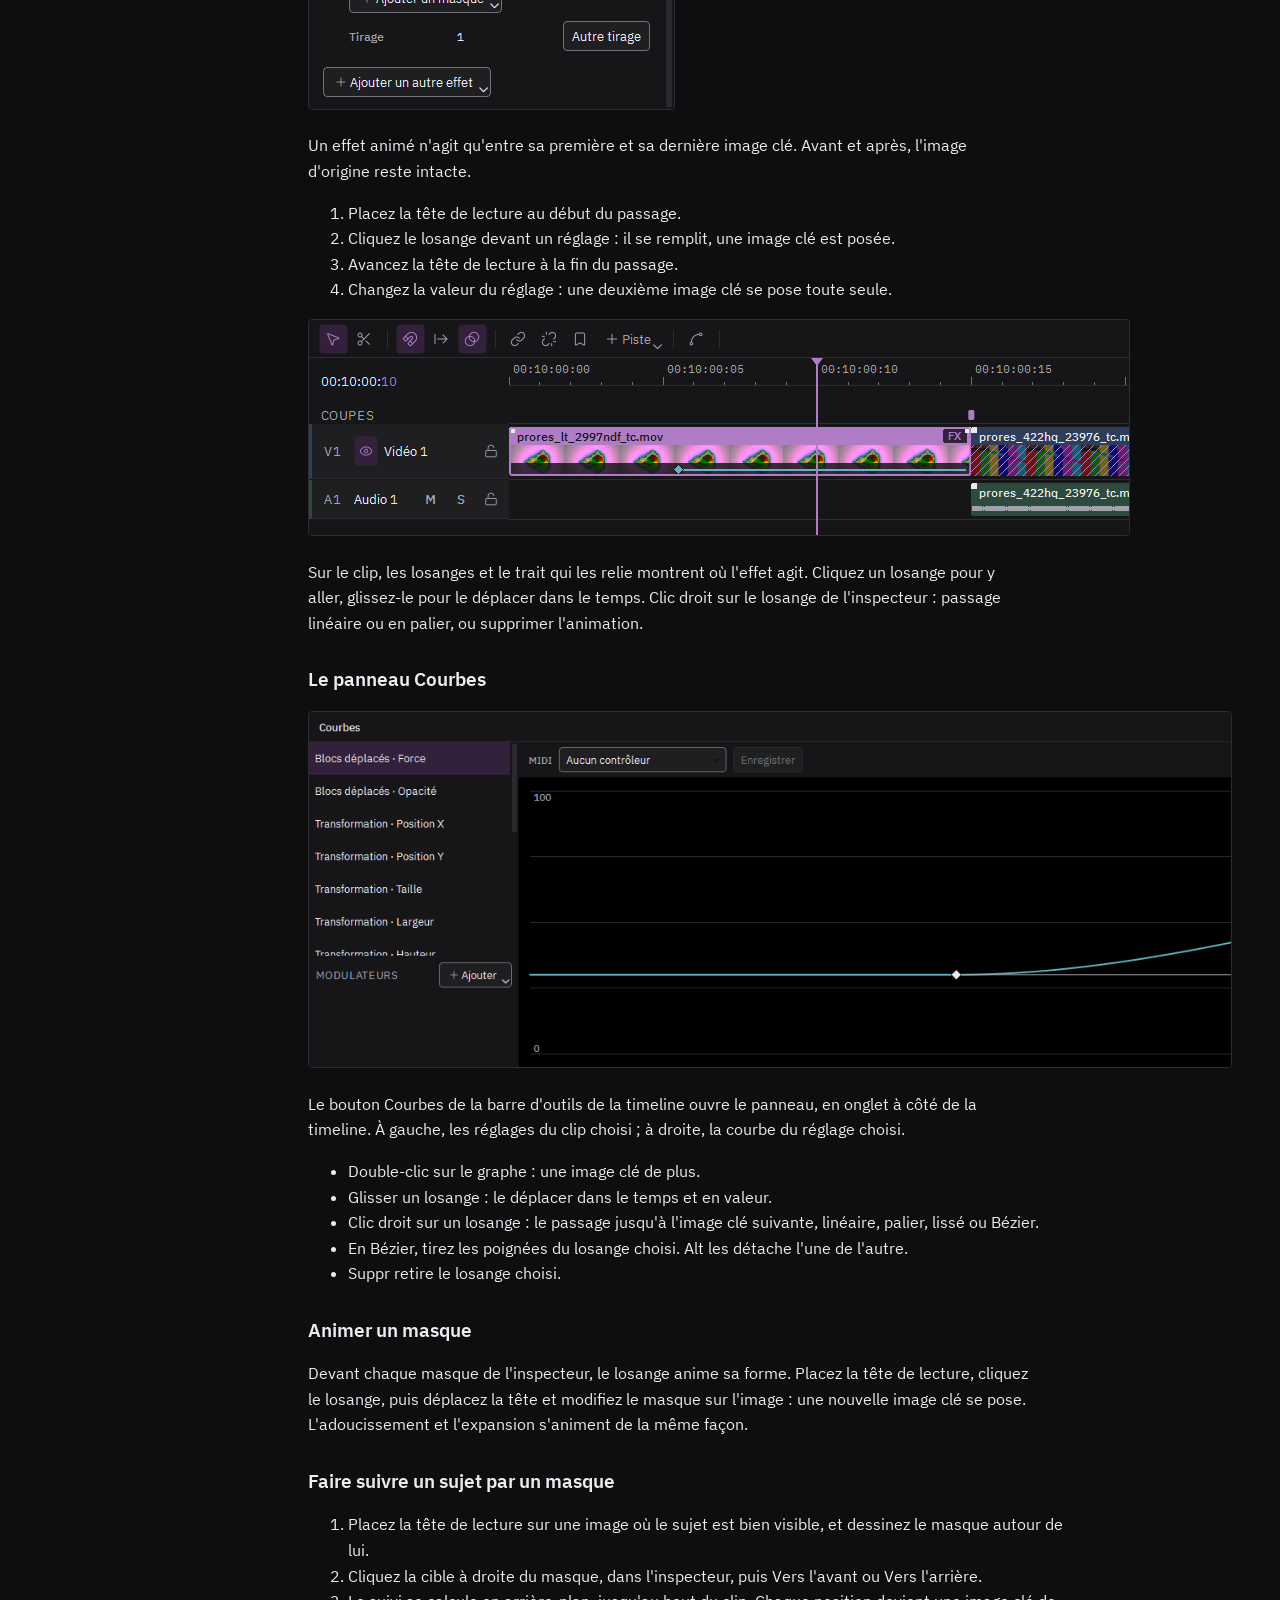
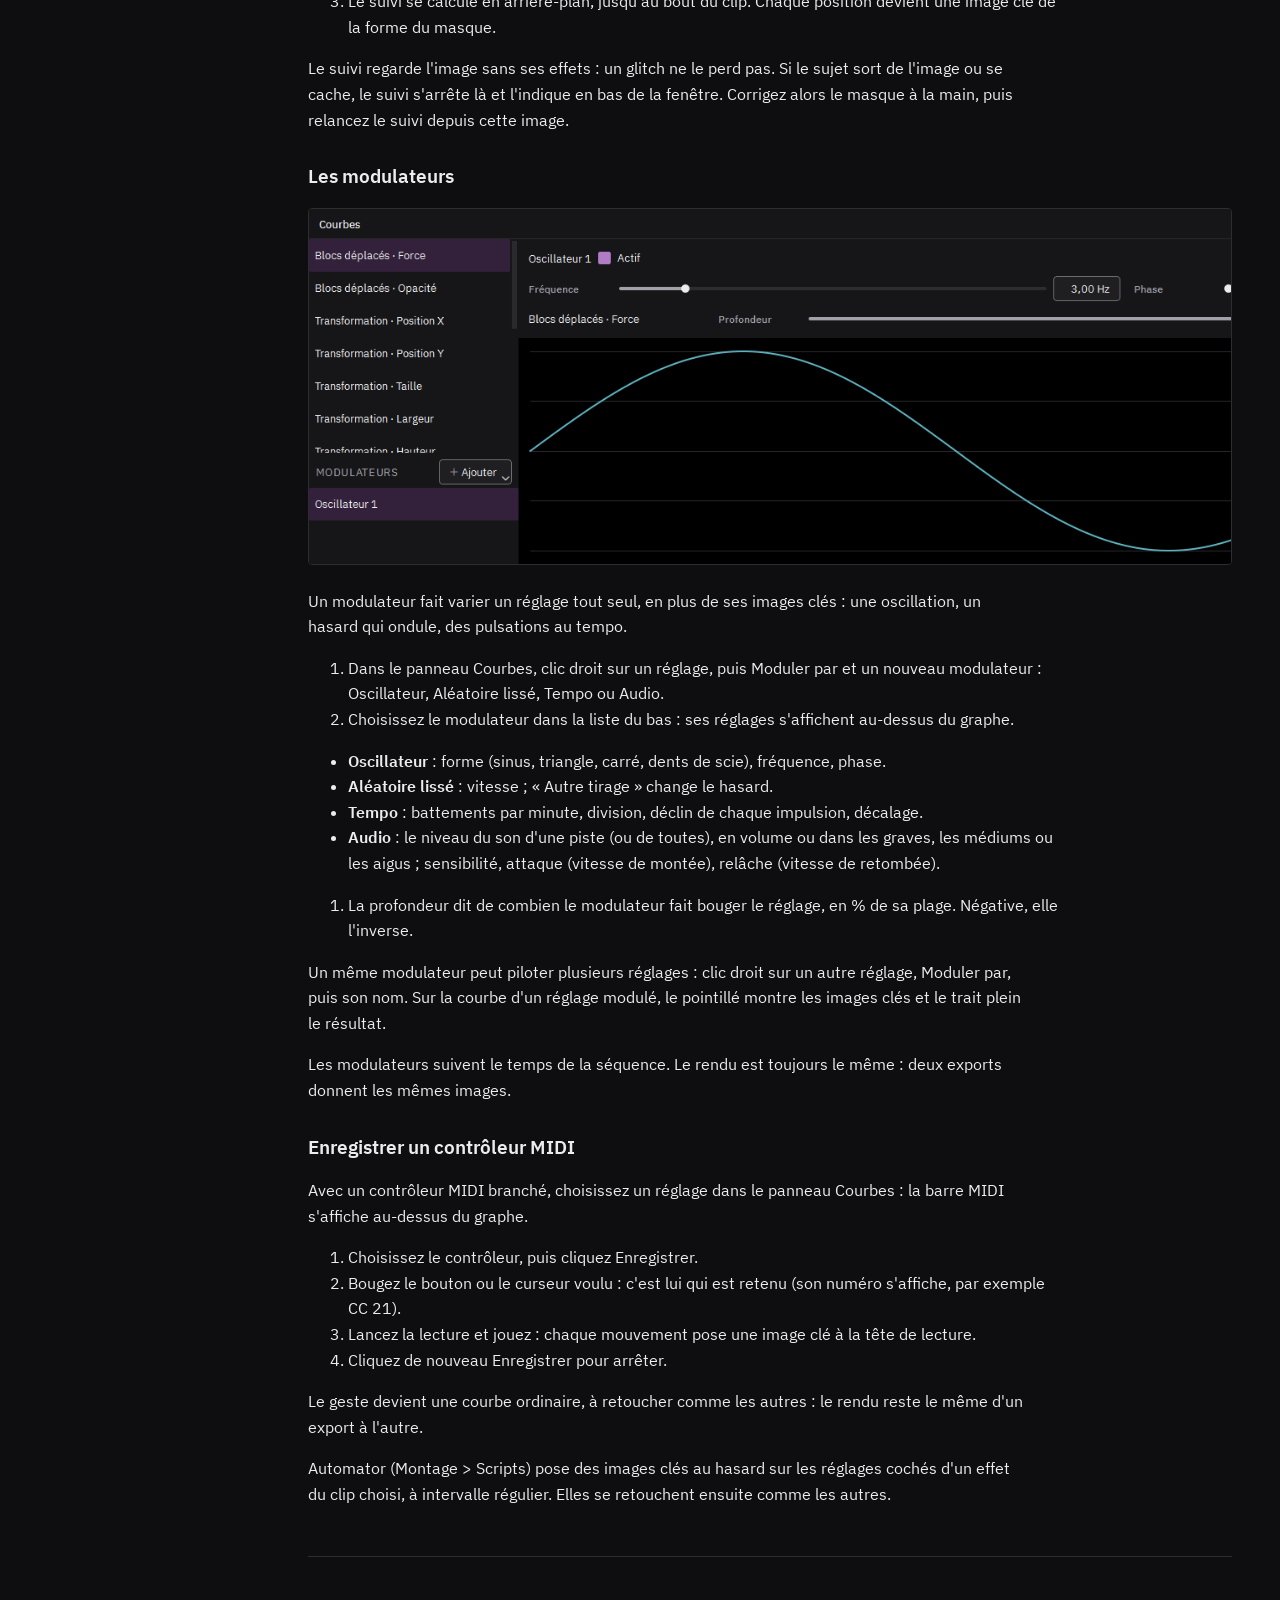
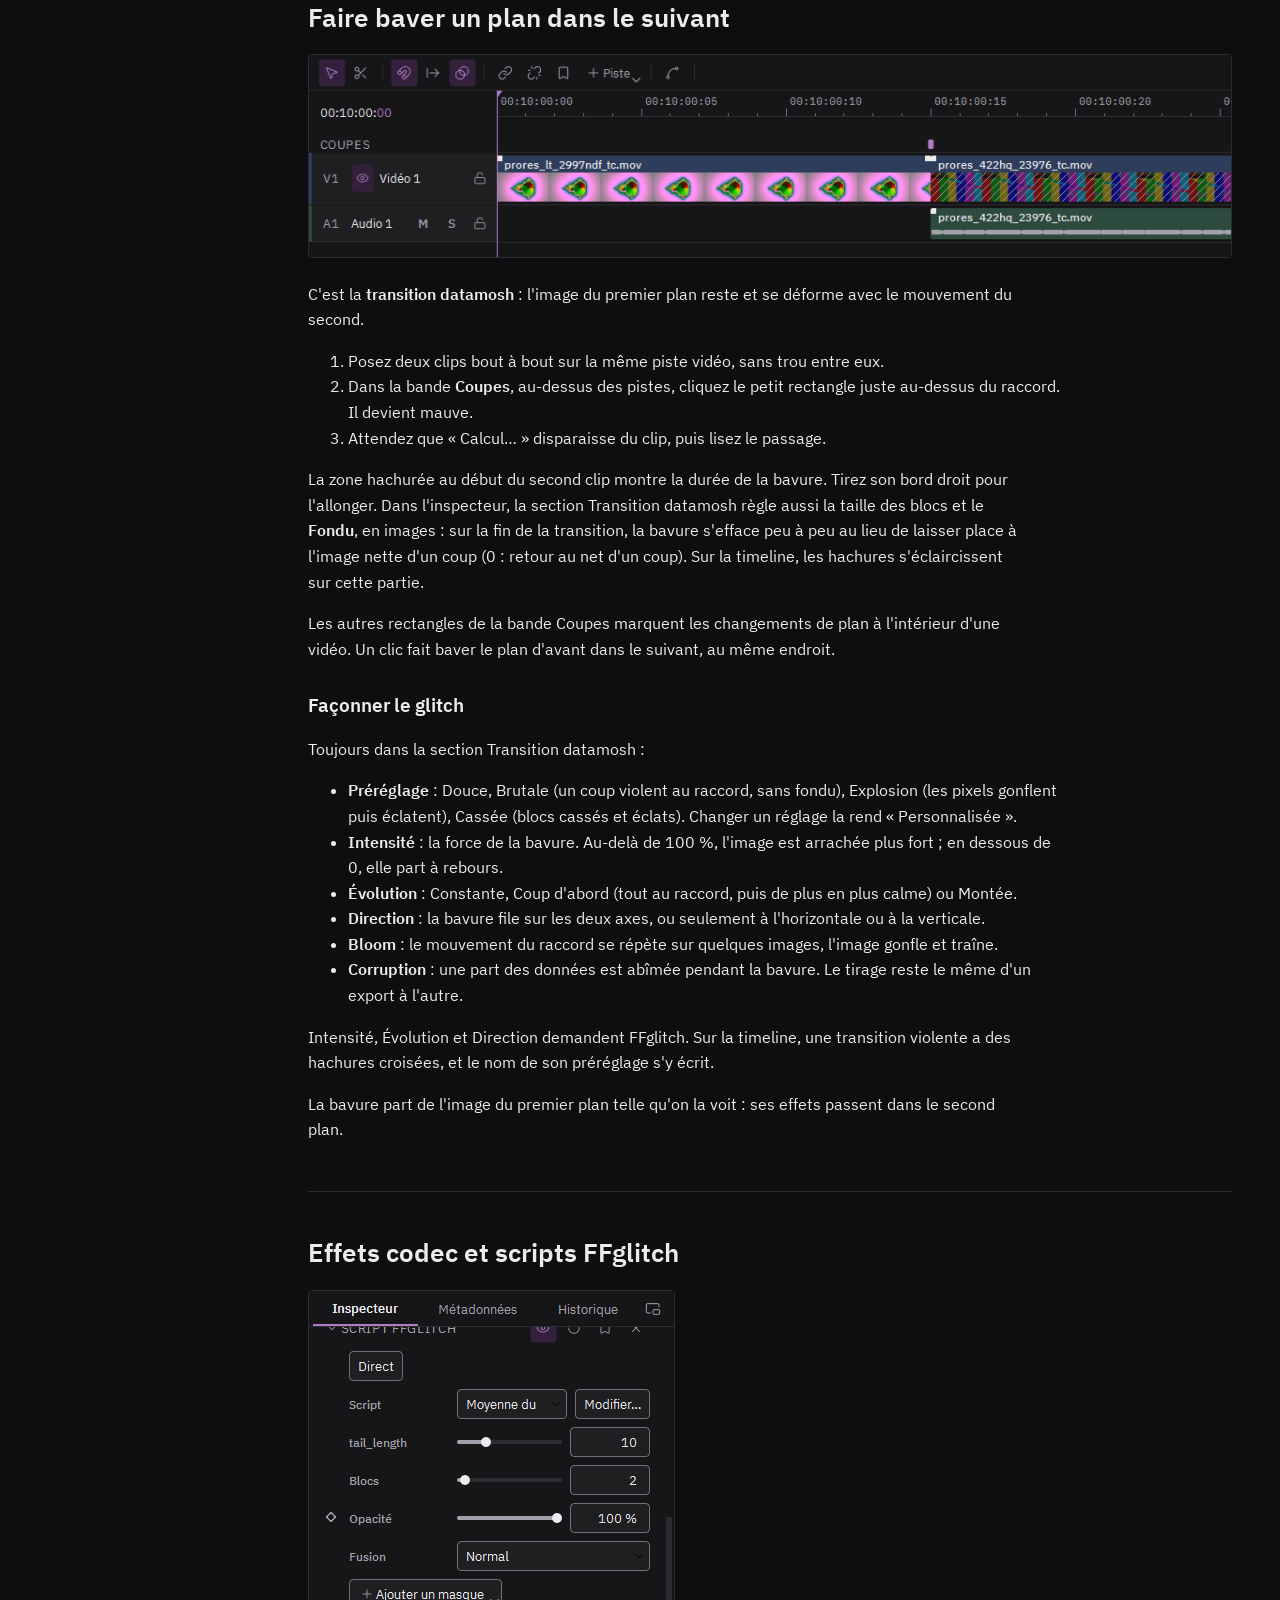
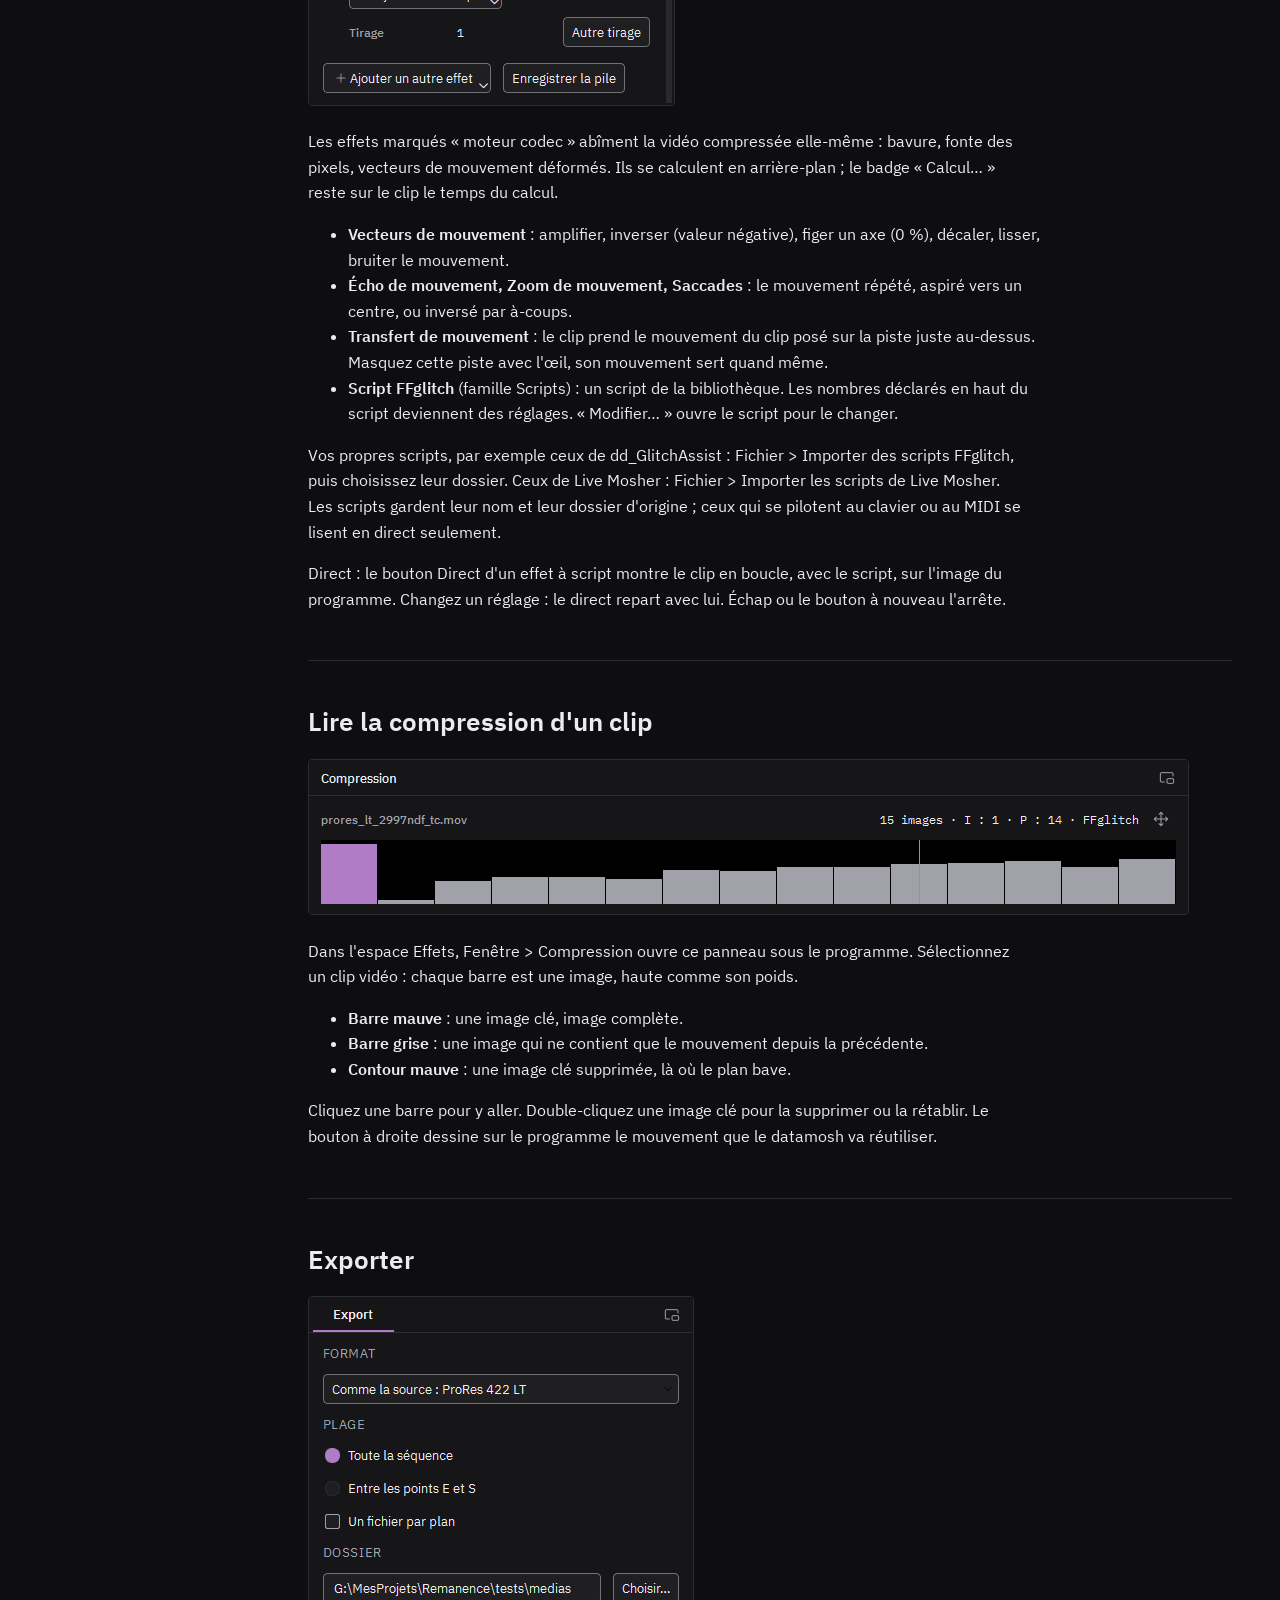
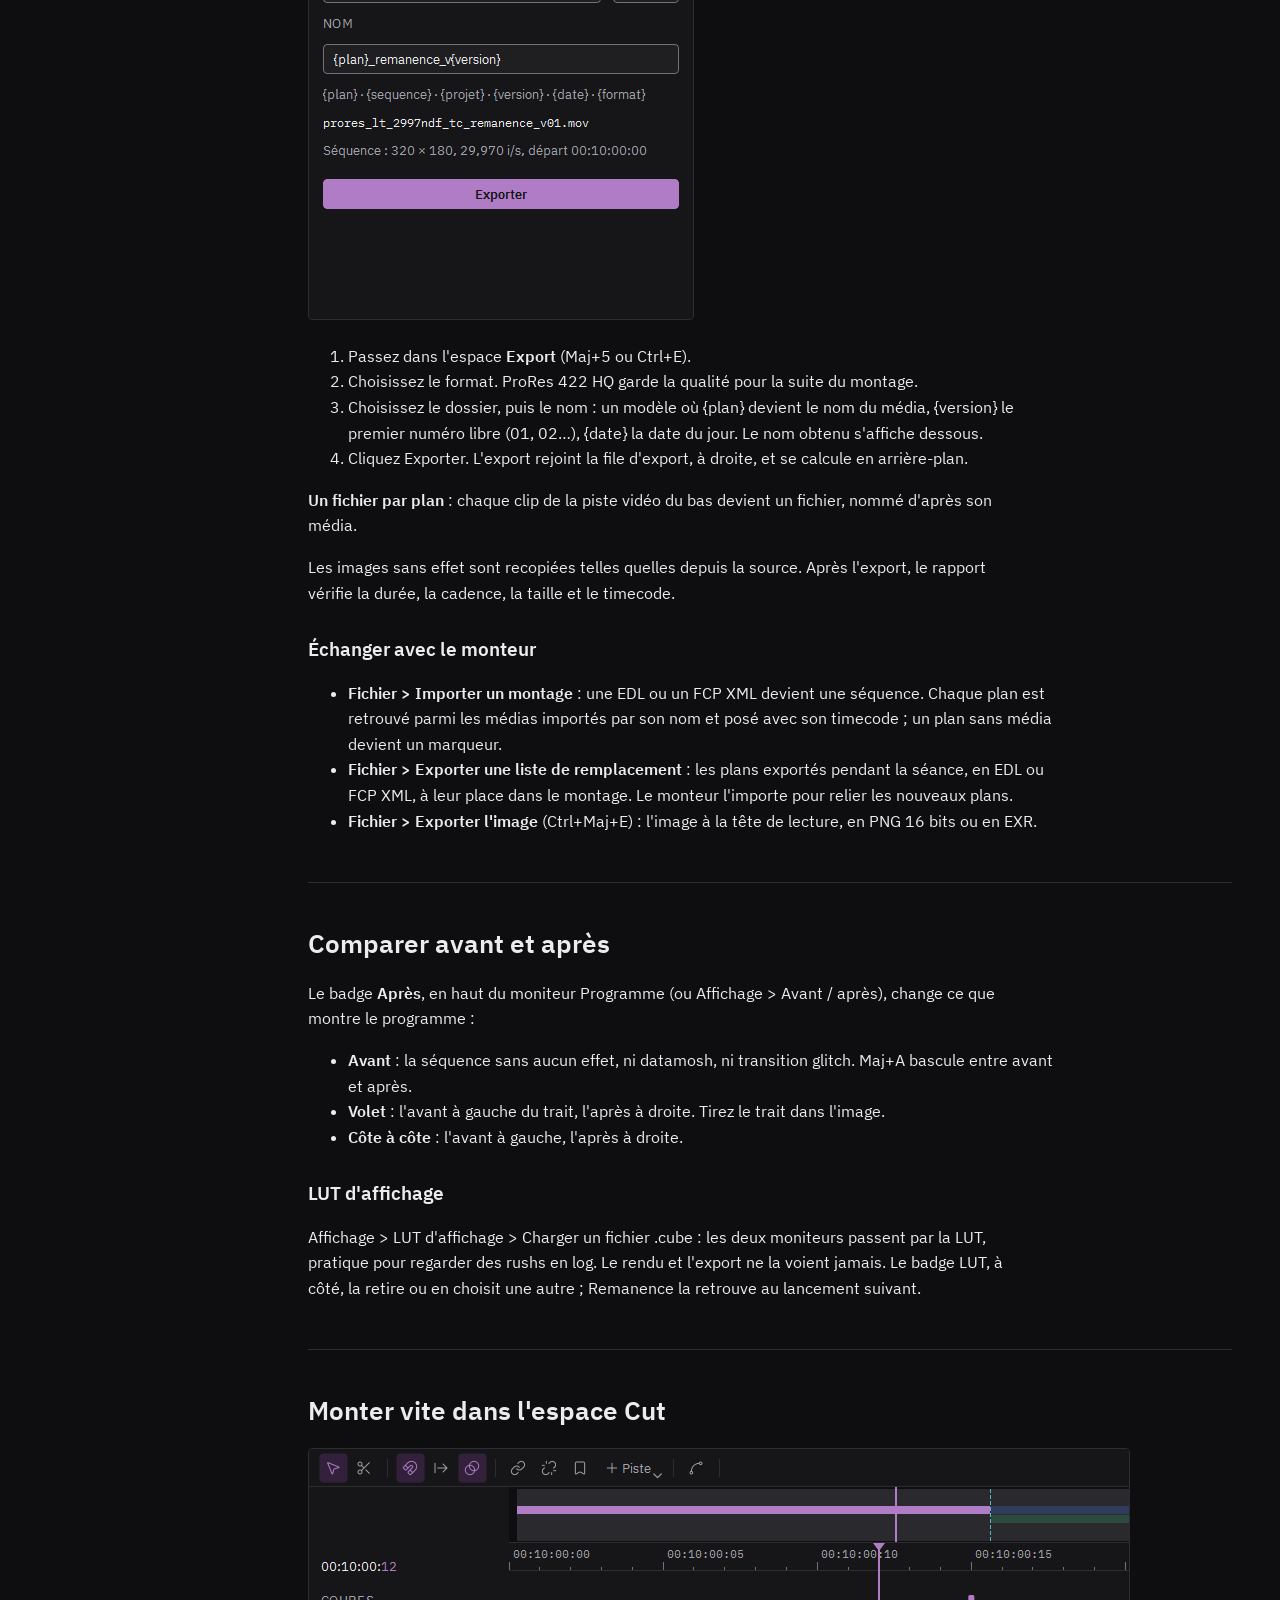
==== commit 793f4fa2: "Étape 14, lot 3 : aide, guide et version 1.2.0 Co-Authored-By: Claude Opus 5.5 <noreply@anthropic.co" ====
--- a/remanence/ressources/guide/index.html
+++ b/remanence/ressources/guide/index.html
@@ -48,7 +48,7 @@
 </style>
 </head>
 <body>
-<nav><h1>Remanence</h1><p>Guide · version 1.1.2</p><ol>
+<nav><h1>Remanence</h1><p>Guide · version 1.2.0</p><ol>
 <li><a href="#00-bienvenue">Bienvenue</a></li>
 <li><a href="#01-ecran">L&#x27;écran</a></li>
 <li><a href="#aide-01-monter">Monter des clips</a></li>
@@ -207,7 +207,19 @@
 <li>Attendez que « Calcul… » disparaisse du clip, puis lisez le passage.</li>
 </ol>
 <p>La zone hachurée au début du second clip montre la durée de la bavure. Tirez son bord droit pour l'allonger. Dans l'inspecteur, la section Transition datamosh règle aussi la taille des blocs et le <strong>Fondu</strong>, en images : sur la fin de la transition, la bavure s'efface peu à peu au lieu de laisser place à l'image nette d'un coup (0 : retour au net d'un coup). Sur la timeline, les hachures s'éclaircissent sur cette partie.</p>
-<p>Les autres rectangles de la bande Coupes marquent les changements de plan à l'intérieur d'une vidéo. Un clic fait baver le plan d'avant dans le suivant, au même endroit.</p></section>
+<p>Les autres rectangles de la bande Coupes marquent les changements de plan à l'intérieur d'une vidéo. Un clic fait baver le plan d'avant dans le suivant, au même endroit.</p>
+<h3>Façonner le glitch</h3>
+<p>Toujours dans la section Transition datamosh :</p>
+<ul>
+<li><strong>Préréglage</strong> : Douce, Brutale (un coup violent au raccord, sans fondu), Explosion (les pixels gonflent puis éclatent), Cassée (blocs cassés et éclats). Changer un réglage la rend « Personnalisée ».</li>
+<li><strong>Intensité</strong> : la force de la bavure. Au-delà de 100 %, l'image est arrachée plus fort ; en dessous de 0, elle part à rebours.</li>
+<li><strong>Évolution</strong> : Constante, Coup d'abord (tout au raccord, puis de plus en plus calme) ou Montée.</li>
+<li><strong>Direction</strong> : la bavure file sur les deux axes, ou seulement à l'horizontale ou à la verticale.</li>
+<li><strong>Bloom</strong> : le mouvement du raccord se répète sur quelques images, l'image gonfle et traîne.</li>
+<li><strong>Corruption</strong> : une part des données est abîmée pendant la bavure. Le tirage reste le même d'un export à l'autre.</li>
+</ul>
+<p>Intensité, Évolution et Direction demandent FFglitch. Sur la timeline, une transition violente a des hachures croisées, et le nom de son préréglage s'y écrit.</p>
+<p>La bavure part de l'image du premier plan telle qu'on la voit : ses effets passent dans le second plan.</p></section>
 <section><h2 id="aide-06-codec">Effets codec et scripts FFglitch</h2>
 <figure><img alt="Script FFglitch dans l'inspecteur" src="../aide/codec.png"></figure>
 <p>Les effets marqués « moteur codec » abîment la vidéo compressée elle-même : bavure, fonte des pixels, vecteurs de mouvement déformés. Ils se calculent en arrière-plan ; le badge « Calcul… » reste sur le clip le temps du calcul.</p>
